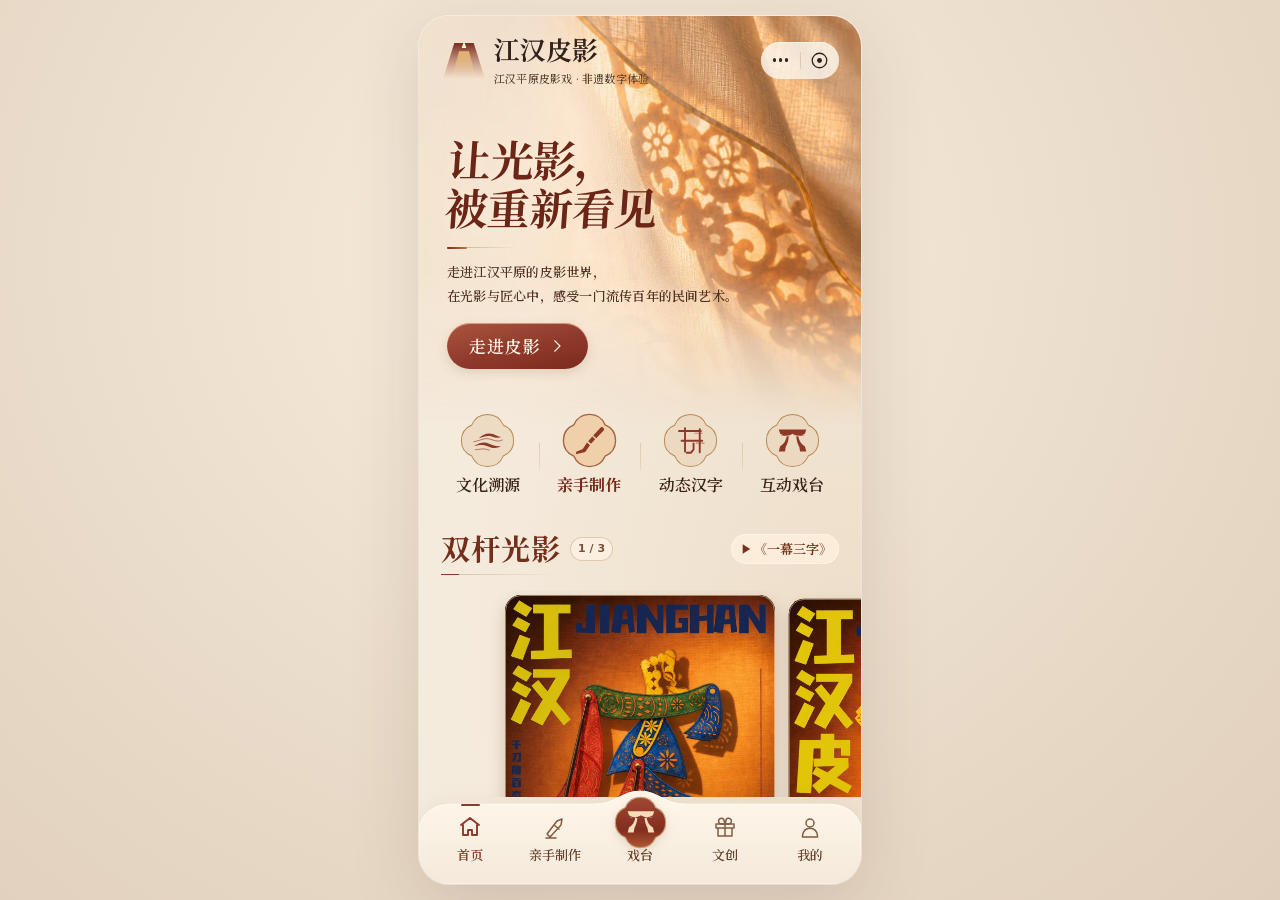
==== index.html @ 127ad6a0 "Show collection covers and open the 3D viewer before loading the selected model" ====
<!doctype html>
<html lang="zh-CN">
<head>
  <meta charset="utf-8">
  <meta name="viewport" content="width=device-width, initial-scale=1, viewport-fit=cover">
  <meta name="theme-color" content="#f2e8d8">
  <meta name="description" content="江汉皮影戏。亲手刻一件皮影，上幕操偶，收藏字影文创。">
  <title>江汉皮影戏</title>
  <link rel="icon" href="data:image/svg+xml,%3Csvg%20xmlns%3D%22http%3A%2F%2Fwww.w3.org%2F2000%2Fsvg%22%20viewBox%3D%220%200%2064%2064%22%3E%3Crect%20width%3D%2264%22%20height%3D%2264%22%20rx%3D%2214%22%20fill%3D%22%23f2e8d8%22%2F%3E%3Cpath%20d%3D%22M22%2013h20l14%2040H8Z%22%20fill%3D%22%23873927%22%2F%3E%3Cpath%20d%3D%22M28%2022h8l11%2031H17Z%22%20fill%3D%22%23e5b477%22%2F%3E%3Cpath%20d%3D%22M32%2013l-2%206h4Z%22%20fill%3D%22%23fff5e1%22%2F%3E%3C%2Fsvg%3E">
  <link rel="stylesheet" href="app.css?v=bb73544771">
  <link rel="stylesheet" href="craft.css">
  <link rel="stylesheet" href="personal.css">
  <link rel="stylesheet" href="ui-system.css">
  <script src="catalog.js?v=bb73544771" defer></script>
  <script src="craft-ui.js" defer></script>
  <script src="personal.js" defer></script>
  <script src="app.js?v=bb73544771" defer></script>
</head>
<body>
  <div class="app" id="app">
    <header class="topbar" id="topbar"></header>
    <main class="view" id="view" aria-label="江汉皮影戏"><div id="view-content"></div></main>
    <nav class="tabbar" id="tabbar" aria-label="主要功能"></nav>
    <div class="notice" id="notice" role="status" aria-live="polite"></div>
    <dialog class="media-dialog" id="media-dialog" aria-label="作品预览">
      <div class="media-heading"><span id="media-title"></span><button type="button" class="craft-back" id="close-media" aria-label="关闭预览"><svg viewBox="0 0 24 24" fill="none" stroke="currentColor" stroke-width="1.55" stroke-linecap="round" aria-hidden="true"><path d="m6 6 12 12M18 6 6 18"/></svg></button></div>
      <div id="media-content"></div>
    </dialog>
    <noscript>请在浏览器中开启 JavaScript 后体验江汉皮影戏。</noscript>
  </div>
</body>
</html>
---- app.css ----
:root {
  color-scheme: light;
  --paper: #f2e8d8;
  --surface: #f9f1e4;
  --ink: #392216;
  --muted: #6d503d;
  --red: #762b1c;
  --red-light: #a24d36;
  --gold: #ac784a;
  --rule: #d9bea4;
  --shadow: 0 7px 22px #6842240c;
  --serif: "Jianghan Serif", "Noto Serif SC", "Songti SC", "STSong", "SimSun", serif;
  --sans: "PingFang SC", "Microsoft YaHei", system-ui, sans-serif;
  --gutter: clamp(16px, 5vw, 24px);
  --safe-top: env(safe-area-inset-top, 0px);
  --safe-bottom: env(safe-area-inset-bottom, 0px);
  --bottom-gap: 21px;
}

@font-face {
  font-family: "Jianghan Serif";
  src: url("assets/jianghan-serif.woff") format("woff");
  font-style: normal;
  font-weight: 200 900;
  font-display: swap;
}

*, *::before, *::after {box-sizing: border-box}
html, body {height: 100%; overflow: hidden}
body {margin: 0; background: #e6d8c5; color: var(--ink); font: 14px/1.55 var(--sans)}
button {font: inherit; color: inherit; border: 0; background: none; padding: 0; cursor: pointer; touch-action: manipulation; -webkit-tap-highlight-color: transparent}
button, summary {transition: background-color .18s, color .18s, scale .22s cubic-bezier(.2,.8,.25,1)}
button:active:not(:disabled) {scale: .957; transition-duration: .09s}
button:disabled {cursor: default}
:where(button, video, input):focus-visible {outline: 2px solid #9a4e34; outline-offset: 3px}
h1, h2, p {margin: 0}
h1, h2 {font-family: var(--serif); font-weight: 650}
svg {width: 22px; height: 22px; vertical-align: middle; flex: none}
img {max-width: 100%}
[hidden] {display: none !important}

.app {
  position: relative;
  isolation: isolate;
  display: grid;
  grid-template-rows: auto minmax(0, 1fr) auto;
  height: 100vh;
  height: 100dvh;
  width: 100%;
  margin-inline: auto;
  overflow: hidden;
  background: radial-gradient(ellipse at 96% 72%, #eddec9 0%, transparent 65%), var(--paper);
}
@media (min-width: 600px) {
  body {display: grid; place-items: center; background: radial-gradient(ellipse at 46% 28%, #f8eddd, #ddccb8 110%)}
  .app {width: min(442px, 100%); height: min(900px, 100dvh - 32px); border-radius: 30px; box-shadow: 0 18px 70px #57352028, 0 0 0 1px #fff9efc2}
}
.view {position: relative; grid-row: 2; min-height: 0; overflow: auto; overscroll-behavior: contain; scrollbar-width: none}
#view-content {display: contents}
.view::-webkit-scrollbar, .category-tabs::-webkit-scrollbar {display: none}
.is-home .view {grid-row: 1 / 3}
.in-experience .view {overflow: hidden}
.topbar {
  position: relative;
  z-index: 5;
  grid-row: 1;
  display: grid;
  grid-template-columns: 44px minmax(0,1fr) 44px;
  align-items: center;
  min-height: calc(53px + var(--safe-top));
  padding: var(--safe-top) 12px 0;
  color: var(--ink);
  border-bottom: 1px solid #b8875d22;
  background: #f8eedfcf;
}
.is-home .topbar {
  position: absolute;
  inset: 0 0 auto;
  display: flex;
  justify-content: space-between;
  gap: 6px;
  padding: calc(var(--safe-top) + 18px) var(--gutter) 8px;
  transition: background-color .2s, border-color .2s;
  background: transparent;
  border-color: transparent;
}
.is-home.home-scrolled .topbar {background: #f8eedff0; backdrop-filter: blur(16px); border-color: #b8875d22}
.brand-button {display: inline-flex; align-items: center; gap: 7px; text-align: left; min-height: 47px; min-width: 0}
.brand-button .brand-mark {width: clamp(34px, 10vw, 46px); height: auto; align-self: center}
.brand-button strong {font: 650 clamp(19px, 5.6vw, 26px)/1.12 var(--serif); white-space: nowrap}
.brand-button small {display: block; margin-top: 4px; font: 500 clamp(8px, 2.57vw, 11px)/1.4 var(--serif); white-space: nowrap; color: #594031; letter-spacing: .018em}
.home-tools {position: relative; flex: none}
.tool-capsule {display: flex; align-items: center; min-height: 37px; background: #fbf4e9d9; border-radius: 100px; box-shadow: inset 0 1px 0 #fff9edb3}
.tool-capsule button {display: grid; place-items: center; width: 39px; height: 37px}
.tool-capsule button + button {position: relative}
.tool-capsule button + button::before {content: ""; position: absolute; inset: 10px auto 10px 0; width: 1px; background: #8053332c}
.tool-capsule svg {width: 21px; height: 21px}
.more-dots {width: 3.5px; height: 3.5px; border-radius: 50%; background: currentColor; box-shadow: -6px 0, 6px 0}
.home-menu {
  position: absolute;
  top: calc(100% + 9px);
  right: 0;
  min-width: 145px;
  padding: 4px 9px;
  border: 1px solid #d6b39480;
  border-radius: 13px;
  background: #fbf3e7;
  box-shadow: 0 8px 22px #4c2d2426;
}
.home-menu button {display: flex; align-items: center; gap: 9px; width: 100%; min-height: 43px; padding: 4px 5px; text-align: left; font-size: 13px}
.home-menu button + button {border-top: 1px solid #d9bea46b}
.home-menu svg {width: 17px; height: 17px; color: var(--red)}
.sub-title {text-align: center; font: 650 17px/1.36 var(--serif); text-wrap: balance}
.top-action, .icon-button {min-width: 42px; min-height: 44px; display: inline-grid; place-items: center; position: relative; border-radius: 18px; color: var(--red)}
.top-action:active, .icon-button:active {background-color: #dac2a846}
.bag-count {position: absolute; top: 2px; right: 0; min-width: 16px; height: 16px; padding: 0 3px; border-radius: 9px; background: var(--red); color: #fff7e9; font: 10px/16px var(--sans)}

.home-opening {padding-bottom: clamp(13px,3svh,26px)}
.home-hero {position: relative; isolation: isolate; min-height: calc(clamp(293px,44svh,396px) + var(--safe-top))}
.home-hero::before {
  content: ""; position: absolute; z-index: -2; inset: 0 0 -18px;
  background: url("assets/home-curtain.webp") center 15% / cover no-repeat;
  mask-image: linear-gradient(#000 62%,transparent 99%);
}
.home-hero::after {
  content: ""; position: absolute; z-index: -1; inset: 0;
  background: linear-gradient(90deg,#f7ecda8c,#f9eddd22 64%,transparent 84%);
  mask-image: linear-gradient(#000 75%,transparent);
}
.home-intro {padding: calc(clamp(98px,13.2svh,124px) + var(--safe-top)) calc(var(--gutter) + 6px) 25px}
.home-intro h1 {
  transform: skewX(-4deg); transform-origin: left; color: #6c2618;
  font: 680 clamp(32px,9.5vw,43px)/1.12 var(--serif); letter-spacing: -.018em;
}
.hero-rule {display: block; width: 71px; height: 1px; margin: 16px 0 12px; background: linear-gradient(90deg,#b37b4a9c,transparent)}
.hero-rule::before {content: ""; display: block; height: 2px; width: 20px; border-radius: 2px; background: linear-gradient(90deg,#7f2c1b,#b07b4f)}
.home-intro p {color: #503122; font: 550 clamp(10.5px,3.05vw,13px)/1.8 var(--serif); letter-spacing: .018em}
.hero-enter {min-width: 141px; margin-top: 16px; gap: 15px; padding-inline: 19px; font: 640 17px/1.3 var(--serif); letter-spacing: .05em}
.hero-enter svg {width: 15px; height: 15px}
.home-reel {--poster-width: min(64vw,31.5svh,270px); padding-bottom: 7px}
.home-reel-heading {
  display: flex; align-items: center; justify-content: space-between; gap: 8px;
  min-height: 48px; padding-bottom: 6px; margin: 0 var(--gutter) 5px;
}
.home-reel-heading h2 {color: #742f1c; font: 700 clamp(22px,6.8vw,29px)/1.25 var(--serif); letter-spacing: .035em}
.home-feature-link {
  display: inline-flex; position: relative; isolation: isolate; align-items: center; justify-content: center; gap: 2px;
  min-height: 44px; padding: 0 7px; white-space: nowrap; color: #74331f; font: 650 13px/1.2 var(--serif);
}
.home-feature-link::before {
  content: ""; position: absolute; z-index: -1; inset: 7px 0; border-radius: 22px;
  background: #fff2ddc9; box-shadow: inset 0 0 0 1px #fff9eaa3;
}
.home-feature-link svg {width: 14px; height: 14px}
.poster-track {
  display: flex; position: relative; gap: 11px; padding: 5px calc((100% - var(--poster-width))/2) 12px;
  overflow-x: auto; overflow-y: hidden; scrollbar-width: none; scroll-snap-type: x mandatory;
  overscroll-behavior-x: contain;
}
.poster-track::-webkit-scrollbar {display: none}
.poster-slide {
  position: relative; flex: none; width: var(--poster-width); aspect-ratio: 1055 / 1491;
  border-radius: 14px; overflow: hidden; scroll-snap-align: center;
  background: #47281e; box-shadow: 0 5px 12px #65351e2b;
}
.poster-sheet, .poster-sheet img, .poster-slide video {display: block; width: 100%; height: 100%; object-fit: contain}
.poster-sheet:focus-visible {outline-offset: -4px}
.reel-controls {
  display: flex; align-items: center; justify-content: space-between; gap: 8px;
  margin: -2px var(--gutter) 9px;
}
.reel-picker {display: flex; align-items: center; gap: 1px}
.reel-picker button {
  display: grid; place-items: center; position: relative; width: 44px; height: 44px;
  color: #674631; font: 650 16px/1 var(--serif); isolation: isolate;
}
.reel-picker button::before {
  content: ""; position: absolute; inset: 6px 3px; z-index: -1; border-radius: 18px;
  background: #e8cdb09c; border: 1px solid #bc8b5ba1; opacity: 0; transition: opacity .2s;
}
.reel-picker button[aria-pressed="true"] {color: var(--red)}
.reel-picker button[aria-pressed="true"]::before {opacity: 1}
.reel-play {
  display: inline-flex; position: relative; isolation: isolate; align-items: center; justify-content: center; gap: 5px;
  min-height: 44px; min-width: 106px; padding: 0 10px; white-space: nowrap;
  color: #713321; font: 650 13px/1 var(--serif);
}
.reel-play::before {
  content: ""; position: absolute; z-index: -1; inset: 4px 0; border-radius: 24px;
  background: linear-gradient(#fbefdf,#f0dbc0); box-shadow: inset 0 0 0 1px #bf926b83;
}
.reel-play svg {width: 16px; height: 16px}
.primary-button, .outline-button {
  display: inline-flex; justify-content: center; align-items: center; gap: 7px; min-height: 44px;
  border-radius: 30px; padding: 9px 15px; font-weight: 600; color: #fff8ed; text-align: center;
}
.primary-button {background: linear-gradient(169deg, #9c4a38, #792918 80%); box-shadow: inset 0 1px 0 #f2d2ab68, 0 5px 14px #723d221e}
.outline-button {background: #f8eee0; color: var(--red); box-shadow: inset 0 0 0 1px #99704e77}
.primary-button svg, .outline-button svg {width: 18px; height: 18px}
.quick-grid {display: grid; grid-template-columns: repeat(4,minmax(0,1fr)); margin: -2px calc(var(--gutter) - 4px) 0}
.shortcut {
  position: relative; display: grid; place-content: start center; justify-items: center; gap: 5px;
  min-height: 83px; padding: 2px 1px 5px; text-align: center;
  font: 600 clamp(12px, 3.67vw, 16px)/1.35 var(--serif); white-space: nowrap;
}
.shortcut + .shortcut::before {content: ""; position: absolute; top: 33px; height: 27px; left: 0; width: 1px; background: linear-gradient(#b88f5d55,#b88f5d28)}
.seal {position: relative; display: inline-grid; place-items: center; width: clamp(45px, 13.2vw, 57px); aspect-ratio: 1; color: #8e3928}
.seal-shape {position: absolute; inset: 0; width: 100%; height: 100%; fill: #ead5baad; stroke: #b98a55; stroke-width: 1.15}
.seal svg:not(.seal-shape) {z-index: 1; width: 58%; height: 58%; stroke-width: 1.38}

.section-heading {min-height: 49px; display: flex; align-items: center; justify-content: space-between; gap: 7px; margin-bottom: 6px}
.section-heading h2 {font-size: 21px; line-height: 1.3; color: var(--red)}
.section-heading > span, .muted {font-size: 11.5px; color: var(--muted)}
.rule-heading {position: relative; margin-bottom: 13px}
.rule-heading::after {
  content: ""; position: absolute; left: 0; bottom: 2px; width: 117px; height: 1px;
  background: linear-gradient(90deg, #863a26 0 18px, #c0936577 18px, transparent);
}
.text-button {display: inline-flex; align-items: center; justify-content: center; gap: 4px; min-height: 44px; font: 500 13px/1.45 var(--serif); color: #714b33}
.text-button svg {width: 15px; height: 15px}
.tabbar {position: relative; z-index: 3; grid-row: 3; display: grid; grid-template-columns: repeat(5,minmax(0,1fr)); height: calc(85px + var(--safe-bottom)); padding: 7px 9px calc(var(--bottom-gap) + var(--safe-bottom))}
.nav-surface {position: absolute; z-index: -1; inset: -7px 0 0; width: 100%; height: calc(100% + 7px); overflow: visible; filter: drop-shadow(0 -4px 9px #866b4610); pointer-events: none}
.nav-surface path {fill: #f8eee1; stroke: #fff9ed; stroke-width: 1px; vector-effect: non-scaling-stroke}
.nav-tab {position: relative; display: flex; flex-direction: column; align-items: center; justify-content: flex-end; gap: 4px; padding-bottom: 1px; min-height: 0; font: 600 13px/1.16 var(--serif); color: #68442e}
.nav-tab .tab-icon {display: grid; place-items: center; height: 30px; width: 33px; flex: none}
.nav-tab .tab-icon > svg {width: 24px; height: 24px; color: #815b40}
.nav-tab[aria-current] {color: var(--red)}
.nav-tab[aria-current] .tab-icon > svg {color: var(--red); stroke-width: 1.9}
.nav-tab .tab-icon > svg {transition: color .19s, translate .22s cubic-bezier(.2,.8,.25,1)}
.nav-tab[aria-current]:not(.nav-stage) .tab-icon > svg {translate: 0 -1px}
.tab-marker {
  position: absolute; top: 7px; left: 9px; width: calc((100% - 18px)/5); height: 3px;
  pointer-events: none; transform: translateX(calc(var(--tab-index,0) * 100%));
  transition: transform .24s cubic-bezier(.2,.8,.22,1), opacity .14s;
}
.tab-marker::before {content: ""; display: block; margin: 0 auto; width: 19px; height: 2px; border-radius: 2px; background: var(--red)}
.nav-stage {gap: 4px}
.nav-stage .tab-icon {height: 45px; width: 54px; translate: 0 -3px}
.nav-stage .seal {width: 55px; color: #fff3da; filter: drop-shadow(0 3px 5px #6e301e23)}
.nav-stage .seal-shape {fill: url(#stage-seal); stroke: #c79b70; stroke-width: 1.3}
.nav-stage[aria-current] .seal-shape {stroke: #eac391; stroke-width: 2}
.nav-stage[aria-current] .seal {filter: drop-shadow(0 2px 6px #76382568)}

.page-heading {padding: 20px var(--gutter) 15px}
.page-heading h1 {font-size: clamp(28px, 8.7vw, 38px); line-height: 1.24; color: var(--red); letter-spacing: .025em}
.page-heading p {margin-top: 6px; color: var(--muted); font-size: 13px}
.section {margin: 0 var(--gutter) 18px}
.action-row {display: flex; align-items: center; width: 100%; padding: 9px 3px; gap: 11px; min-height: 62px; border-bottom: 1px solid #b4876055; text-align: left}
.action-row:last-child {border-bottom-color: transparent}
.action-row:active {background: #e7d3b938}
.row-mark {width: 39px; height: 39px; display: grid; place-items: center; border-radius: 13px; color: var(--red); background: #ebd8bd; flex: none}
.row-mark svg {width: 20px; height: 20px}
.row-copy {display: flex; flex-direction: column; flex: 1; min-width: 0}
.row-copy strong {font: 650 15px/1.48 var(--serif); color: var(--ink)}
.row-copy small {margin-top: 1px; color: var(--muted); font-size: 11.5px}
.action-row > svg {width: 16px; height: 16px; color: #a15e3c}
.heritage-card {margin: 0 var(--gutter) 14px; border-radius: 16px; overflow: hidden; background: var(--surface); box-shadow: var(--shadow)}
.heritage-card > img {display: block; width: 100%; height: clamp(151px, 42vw, 208px); object-fit: cover; object-position: 74% 50%}
.heritage-card > div {padding: 13px 15px 16px}
.heritage-card h2 {color: var(--red); font-size: 20px}
.heritage-card p {margin-top: 3px; font-size: 12px; color: var(--muted); line-height: 1.65}

.play-cover {
  position: relative; margin: 0 var(--gutter); height: clamp(178px, 29svh, 270px); overflow: hidden; border-radius: 16px;
  background: radial-gradient(ellipse at 51% 51%, #ffe7b28f 8%, #d28d4270 46%, #31120508 75%), url("assets/stage.webp") center / cover;
  box-shadow: inset 0 0 0 1px #5a321280, var(--shadow);
}
.play-cover-art {position: absolute; inset: 10% 7% 9%; display: flex; align-items: center; justify-content: center}
.play-cover-art img {width: 34%; height: 89%; object-fit: contain; filter: drop-shadow(7px 10px 3px #441b0e8c); rotate: -5deg}
.play-cover-art img:nth-child(2) {translate: 0 -3%; rotate: 6deg}
.play-cover-art img:nth-child(3) {translate: 0 3%; rotate: 5deg}
.mode-actions {display: grid; grid-template-columns: 1fr 1fr; gap: 9px; margin: 13px var(--gutter) 13px}
.character-row, .blank-row {display: grid; grid-template-columns: repeat(3,minmax(0,1fr)); gap: 8px; margin-bottom: 8px}
.character, .blank-card {
  display: grid; place-items: center; align-content: start; gap: 4px; min-width: 0; padding: 10px 5px 8px; border-radius: 14px;
  color: var(--ink); background: radial-gradient(ellipse at 50% 42%, #fbf3e5, #ecdbc3); box-shadow: inset 0 0 0 1px #ccaa8655;
}
.character img {width: 94%; height: clamp(62px, 21vw, 94px); object-fit: contain}
.character strong, .blank-card strong {font: 650 19px/1.2 var(--serif); color: var(--red)}
.film-link {margin-top: 5px}
.film-thumb {position: relative; flex: none; width: 69px; aspect-ratio: 1.58; overflow: hidden; border-radius: 8px; background: #461f14}
.film-thumb img {display: block; width: 100%; height: 100%; object-fit: cover}
.film-thumb svg {position: absolute; inset: 50% auto auto 50%; width: 22px; height: 22px; padding: 4px; translate: -50% -50%; color: #fff4da; background: #38170bc2; border-radius: 50%}
.table-cover {
  display: grid; align-content: end; margin: 0 var(--gutter) 12px; min-height: clamp(143px, 25svh, 214px); padding: 14px;
  border-radius: 15px; color: #fff2db; text-shadow: 0 1px 7px #2d1509;
  background: linear-gradient(0deg,#32180bee 1%, #49251270 48%,transparent 77%), url("assets/workshop.webp") center 48% / cover;
}
.table-cover span {font: 650 24px/1.15 var(--serif)}
.table-cover p {display: flex; align-items: center; gap: 6px; margin-top: 6px; color: #fae4c5; font-size: 11px}
.table-cover i {width: 8px; height: 1px; background: #d2a272}
.blank-card img {width: 99%; height: clamp(86px, 25vw, 120px); object-fit: contain; filter: drop-shadow(3px 5px 3px #986f4d48)}
.blank-card small {font-size: 10px; color: var(--muted)}
.poster-grid {display: grid; grid-template-columns: repeat(2,minmax(0,1fr)); gap: 10px}
.poster-card {position: relative; isolation: isolate; overflow: hidden; aspect-ratio: .76; text-align: left; border-radius: 13px; background: #3d2316}
.poster-card img {display: block; width: 100%; height: 100%; object-fit: cover}
.films .poster-card {aspect-ratio: 1.18}
.poster-name {position: absolute; inset: auto 0 0; padding: 21px 9px 9px; background: linear-gradient(transparent,#2b130be8 52%); color: #fff5e8; font-size: 12px; font-weight: 600}
.poster-name small {display: block; color: #f3d8b5; font-size: 10px; font-weight: 400}
.play-disc {position: absolute; top: 8px; right: 8px; width: 31px; height: 31px; display: grid; place-items: center; border-radius: 50%; background: #461d12cf; color: #fff2dc; border: 1px solid #e6b586a0}
.play-disc svg {width: 15px; height: 15px}
.film-view, .poster-view {min-height: 100%; padding: 15px var(--gutter); display: flex; flex-direction: column; align-items: center; justify-content: center; gap: 14px}
.film-intro {align-self: stretch; padding: 4px 0 1px}
.film-intro h1 {font-size: clamp(28px,8vw,37px); color: var(--red)}
.film-intro p {color: var(--muted); font-size: 12px}
.film-view video, .poster-view img {display: block; width: 100%; object-fit: contain}
.film-view video {max-height: calc(100dvh - 228px); min-height: 140px; border-radius: 13px; background: #24120a}
.poster-view img {max-height: calc(100dvh - 152px)}
.poster-pages {display: flex; align-items: center; justify-content: space-between; width: 100%; color: var(--muted); font-size: 13px}

.shop-feature {display: block; position: relative; isolation: isolate; overflow: hidden; margin: 0 var(--gutter); width: calc(100% - 2 * var(--gutter)); height: clamp(213px,30svh,287px); border-radius: 17px; text-align: left; background: #482315; box-shadow: var(--shadow)}
.shop-feature img {position: absolute; inset: 0; width: 100%; height: 100%; object-fit: cover; object-position: 55% 47%}
.shop-feature::after {content: ""; position: absolute; inset: 0; background: linear-gradient(0deg, #281205ed, #321709a0 27%, transparent 65%); pointer-events: none}
.shop-feature > div {position: absolute; z-index: 1; left: 16px; bottom: 13px; color: #fff4db}
.shop-feature h2 {font-size: 29px; line-height: 1.27; letter-spacing: .05em}
.shop-feature span {font-size: 12px; color: #f9dec2}
.shop-feature .store-more {display: inline-flex; align-items: center; gap: 5px; margin-top: 3px}
.store-more svg {width: 15px; height: 15px}
.category-tabs {position: sticky; top: 0; z-index: 2; display: flex; gap: 6px; overflow: auto; padding: 11px var(--gutter) 9px; scrollbar-width: none; background: #f2e8d8ee; backdrop-filter: blur(9px)}
.category-tabs button {min-height: 41px; flex: none; padding: 5px 10px; border-radius: 23px; color: var(--muted); background: #fbf1e2; font-size: 12px}
.category-tabs button[aria-pressed="true"] {color: #fff5e9; background: var(--red); font-weight: 650}
.product-grid {display: grid; grid-template-columns: repeat(2,minmax(0,1fr)); gap: 11px; margin: 3px var(--gutter) 20px}
.product-card {display: block; overflow: hidden; border-radius: 14px; text-align: left; background: #fbf4e9; box-shadow: var(--shadow)}
.product-photo {display: block; overflow: hidden; aspect-ratio: 4 / 3; background: #fbf7ed}
.product-photo img {display: block; width: 100%; height: 100%; object-fit: contain; padding: 9px}
.product-photo.is-photo img, .product-photo.is-cover img {padding: 0; object-fit: cover}
.product-card[data-go^="shop/item/cup/"] .is-cover img {object-position: 50% 58%}
.product-card-text {display: flex; position: relative; flex-direction: column; justify-content: center; min-height: 55px; padding: 7px 10px}
.product-card-text strong {font: 650 14px/1.4 var(--serif)}
.product-card-text small {color: var(--muted); font-size: 11px; margin-top: 2px}
.product-card-text svg {width: 14px; height: 14px; position: absolute; right: 9px; bottom: 9px; color: #9e5b3c}
.product-page {display: flex; flex-direction: column; min-height: 100%; padding: 14px var(--gutter) 0}
.product-hero {position: relative; display: block; overflow: hidden; width: 100%; height: clamp(215px,39svh,345px); border-radius: 16px; background: #fbf8ef; box-shadow: var(--shadow)}
.product-hero img {width: 100%; height: 100%; object-fit: contain; padding: 13px}
.product-hero.is-photo img {padding: 0; object-fit: cover}
.product-hero.is-bookmark {height: clamp(265px,44svh,410px)}
.product-hero span {position: absolute; right: 10px; bottom: 9px; padding: 5px 8px; border-radius: 14px; background: #3e1d13df; color: #fff1dd; font-size: 11px}
.product-detail {padding: 15px 0}
.product-detail p {margin-top: 6px; color: var(--muted); line-height: 1.75}
.product-title-row {display: flex; align-items: flex-start; justify-content: space-between; gap: 7px}
.product-title-row h1 {color: var(--red); font-size: 27px}
.preview-tag {border: 1px solid var(--rule); flex: none; margin-top: 3px; padding: 3px 6px; border-radius: 8px; color: var(--muted); font-size: 10px}
.variant-tabs {display: flex; gap: 8px; margin-top: 13px}
.variant-tabs button {flex: 1; min-height: 44px; border-radius: 23px; color: var(--muted); background: #f9efdf; border: 1px solid var(--rule)}
.variant-tabs button[aria-pressed="true"] {background: #e9d2b4; color: var(--red); border-color: #c1936c}
.product-photo-tabs {display: grid; grid-template-columns: repeat(3,minmax(0,1fr))}
.product-bar {position: sticky; bottom: 0; display: flex; align-items: center; justify-content: space-between; gap: 10px; margin-top: auto; padding: 9px 0 calc(var(--bottom-gap) + var(--safe-bottom)); background: #f3e9d9f5; border-top: 1px solid var(--rule); color: var(--muted)}
.bag-items {margin: 0 var(--gutter)}
.bag-item {display: flex; align-items: center; gap: 10px; border-bottom: 1px solid var(--rule); padding: 12px 0}
.bag-image {width: 73px; height: 73px; border-radius: 12px; overflow: hidden; background: #faf5eb; flex: none}
.bag-image img {width: 100%; height: 100%; object-fit: contain}
.bag-copy {flex: 1; min-width: 0}
.bag-copy h2 {font-size: 16px}
.bag-copy p {font-size: 12px; color: var(--muted)}
.bag-quantity {display: inline-flex; align-items: center; gap: 7px; font-size: 13px}
.bag-quantity button {min-width: 38px; min-height: 40px; color: var(--red); font-size: 18px}
.bag-remove {min-height: 44px; padding-inline: 4px; font-size: 12px; color: var(--red)}
.order-note {padding: 14px var(--gutter); color: var(--muted); font-size: 12px}
.empty-bag {display: grid; justify-items: center; gap: 15px; padding: 31px 16px}
.empty-bag > svg {width: 46px; height: 46px; color: var(--gold)}

.is-explore .view {
  background: linear-gradient(180deg,#fff4e61f 0%,var(--paper) 280px) no-repeat, url("assets/home-curtain.webp") right top / 100% auto no-repeat;
}
.is-explore .page-heading p {font-family: var(--serif); font-weight: 535}
.heritage-card {border: 1px solid #fff7e9dc; border-radius: 19px; box-shadow: 0 5px 16px #72422917}
.heritage-card p {font-size: 13px; line-height: 1.72}
.heritage-card > div {padding-bottom: 8px}
.heritage-source {
  display: inline-flex; align-items: center; min-height: 44px; color: #854628;
  font-family: var(--serif); font-size: 11px; text-decoration: underline; text-decoration-color: #d1a47a; text-underline-offset: 3px;
}
.heritage-source:focus-visible {outline: 2px solid #9a4e34; outline-offset: 2px}
.explore-grid {display: grid; grid-template-columns: repeat(2,minmax(0,1fr)); gap: 10px}
.explore-card {
  display: flex; flex-direction: column; overflow: hidden; text-align: left; border: 1px solid #fff4e4e8; border-radius: 16px;
  background: #fcf2e3; box-shadow: 0 4px 14px #8d60321a;
}
.explore-card > img {display: block; width: 100%; aspect-ratio: 1.56; object-fit: cover; object-position: 59% 45%; background: #dcb98b}
.explore-card-copy {display: grid; grid-template-columns: minmax(0,1fr) auto; gap: 3px; align-items: center; width: 100%; padding: 8px 9px; min-height: 58px}
.explore-card-copy strong,.explore-card-copy small,.photo-cover strong,.photo-cover small {display: block; font-family: var(--serif)}
.explore-card-copy strong {font-size: clamp(13px,4vw,17px); line-height: 1.35; font-weight: 670}
.explore-card-copy small {margin-top: 3px; font-size: clamp(9px,2.85vw,11.5px); color: #704e36}
.explore-arrow {
  display: grid; place-items: center; width: 19px; aspect-ratio: 1; border-radius: 50%; flex: none;
  color: #fff6e4; background: linear-gradient(145deg,#b36a46,#8b3d25); box-shadow: inset 0 1px #f6d4ae85;
}
.explore-arrow svg {width: 13px; height: 13px}
.photo-cover {
  position: relative; isolation: isolate; display: flex; align-items: center; gap: 10px; width: 100%;
  min-height: 91px; padding: 12px 11px 12px 15px; overflow: hidden; text-align: left;
  border: 1px solid #fff9e9; border-radius: 17px; background: linear-gradient(105deg,#fff5e4,#f0d7b4);
  box-shadow: 0 5px 14px #8c5e3120;
}
.photo-cover-copy {z-index: 1; flex: 1; min-width: 0; align-self: center}
.photo-cover strong {color: #77341d; font-size: clamp(19px,5.5vw,23px); font-weight: 680; line-height: 1.3}
.photo-cover small {margin-top: 3px; color: #6f4a2d; font-size: clamp(9px,2.85vw,12px)}
.photo-cover > img {width: 44%; height: 70px; object-fit: contain; mix-blend-mode: multiply; opacity: .98}
.photo-cover .explore-arrow {width: 20px}
.heritage-banner {display: block; width: calc(100% - 2 * var(--gutter)); height: clamp(140px,40vw,190px); object-fit: cover; border-radius: 17px; margin: 0 var(--gutter) 14px}
.process-banner {object-position: 62% center}
.heritage-notes {
  margin: 0 var(--gutter) 14px; padding: 7px 14px; border-radius: 17px;
  border: 1px solid #fff8ed; background: #fbf1e4e6; box-shadow: var(--shadow);
}
.heritage-notes section {padding: 8px 0 0}
.heritage-notes section + section {border-top: 1px solid #d9b68b7d}
.heritage-notes h2 {margin-bottom: 5px; color: #77341d; font-size: 17px}
.heritage-notes p {font-size: 13px; line-height: 1.75; color: #5d3e2b}
.process-lead {padding: 6px 0}
.process-list {list-style: none; counter-reset: process; padding: 0; margin: 5px 0 0}
.process-list li {position: relative; display: grid; grid-template-columns: 27px minmax(0,1fr); gap: 10px; align-items: start; padding: 8px 0 9px; counter-increment: process}
.process-list li + li {border-top: 1px solid #d5b38559}
.process-list li::before {content: counter(process,decimal-leading-zero); display: grid; place-items: center; width: 27px; aspect-ratio: 1; border-radius: 50%; color: #883b23; background: #f0dbc0; font: 700 13px/1 Georgia,serif}
.process-list strong {display: block; font: 680 16px/1.35 var(--serif); color: #78311c}
.process-list p {margin-top: 2px}
.heritage-action {margin: 0 var(--gutter); padding-bottom: calc(22px + var(--safe-bottom)); text-align: center}
.heritage-action .primary-button {min-height: 46px; min-width: min(225px,100%); font-family: var(--serif)}
.photo-gallery .page-heading {padding-bottom: 8px}
.photo-filter {display: flex; justify-content: space-between; gap: 5px; align-items: center; margin: 0 var(--gutter) 10px}
.photo-filter .category-tabs {margin: 0; display: flex; align-items: center; gap: 4px; min-width: 0}
.photo-filter .category-tabs button {min-height: 44px; padding-inline: clamp(7px,2.1vw,11px); font-family: var(--serif); white-space: nowrap}
.photo-count,.photo-credit {color: #72513b; font-size: 11px; white-space: nowrap}
.photo-grid {display: grid; grid-template-columns: repeat(2,minmax(0,1fr)); gap: 10px; margin: 0 var(--gutter)}
.photo-tile {overflow: hidden; border-radius: 15px; border: 1px solid #fff9ee; text-align: left; background: #fcf3e6; box-shadow: var(--shadow)}
.photo-tile-image {display: grid; aspect-ratio: 1 / 1.12; padding: 6px; place-items: center; overflow: hidden; background: #faf7ed}
.photo-tile-image img {display: block; width: 100%; height: 100%; object-fit: contain; mix-blend-mode: multiply}
.photo-tile-title {display: flex; justify-content: space-between; align-items: center; min-height: 44px; padding: 5px 8px; color: #753623; font: 650 clamp(12px,3.7vw,16px)/1.35 var(--serif)}
.photo-tile-title svg {width: 15px; height: 15px}
.photo-credit {margin: 14px var(--gutter) calc(23px + var(--safe-bottom))}
.photo-dialog {max-height: calc(100dvh - var(--safe-top) - var(--safe-bottom) - 24px)}
.photo-lightbox {margin: 0}
.photo-lightbox figcaption {padding: 9px 3px 5px; color: #60432d; font-size: 13px; line-height: 1.65}
.photo-pages {display: flex; justify-content: center; align-items: center; gap: 12px; margin: 3px 0}
.photo-pages button {min-width: 44px}
.photo-pages output {min-width: 48px; color: var(--muted); text-align: center; font-variant-numeric: tabular-nums}

.experience {position: absolute; inset: 0 0 auto; width: 100%; height: calc(100% - var(--safe-bottom)); border: 0; background: var(--paper); opacity: 0}
.experience.ready {opacity: 1; transition: opacity .28s}
.frame-loading {display: grid; position: absolute; inset: 0; place-content: center; justify-items: center; gap: 8px; pointer-events: none; background: radial-gradient(ellipse,#fbeed6,var(--paper) 68%); color: var(--red)}
.frame-loading button {pointer-events: auto}
.frame-loading svg {width: 41px; height: 41px; animation: lamp-breathe 1.4s ease-in-out infinite alternate}
@keyframes lamp-breathe {from {opacity: .55; scale: .94} to {opacity: 1; scale: 1.04}}
.notice {position: absolute; z-index: 8; left: 50%; bottom: calc(89px + var(--safe-bottom)); transform: translate(-50%,10px); padding: 9px 15px; border-radius: 18px; color: #fff2de; background: #5f3025ef; box-shadow: 0 7px 21px #4423181a; white-space: nowrap; pointer-events: none; opacity: 0; transition: opacity .2s, transform .25s}
.notice.show {opacity: 1; transform: translate(-50%,0)}
.media-dialog {width: min(calc(100% - 26px),425px); padding: 10px; border: 1px solid var(--rule); border-radius: 16px; background: var(--surface); color: var(--ink)}
.media-dialog::backdrop {background: #271309ba}
.media-heading {display: flex; align-items: center; justify-content: space-between; padding: 0 2px 4px; font: 650 17px var(--serif)}
.media-heading .icon-button {font-size: 25px}
@media (max-width: 355px) {
  .is-home .topbar {padding-top: calc(var(--safe-top) + 12px)}
  .tool-capsule button {width: 34px}
  .nav-tab {font-size: 12px}
}
@media (max-height: 725px) {
  .is-home .topbar {padding-top: calc(var(--safe-top) + 8px); padding-bottom: 6px}
  .home-hero {min-height: calc(clamp(269px,42svh,301px) + var(--safe-top))}
  .home-intro {padding: calc(clamp(79px,12.2svh,92px) + var(--safe-top)) var(--gutter) 17px}
  .home-intro h1 {font-size: clamp(30px,8.8vw,38px)}
  .hero-rule {margin: 12px 0 8px}
  .hero-enter {margin-top: 11px}
  .home-reel {--poster-width: min(66vw,30.5svh,236px)}
  .shortcut {min-height: 75px}
  .tabbar {height: calc(79px + var(--safe-bottom))}
  .nav-stage .seal {width: 49px}
  .nav-stage .tab-icon {height: 40px}
}
@media (prefers-reduced-motion: reduce) {
  *, *::before, *::after {scroll-behavior: auto !important; animation-duration: .001s !important; transition-duration: .001s !important}
}
---- craft.css ----
:root {
  --craft-paper: #faedde;
  --craft-ink: #58311f;
  --craft-cinnabar: #8d301b;
  --craft-gold: #bc8048;
  --craft-rim: #edc99f;
  --craft-glass: #fff4e7d9;
  --craft-shadow: 0 6px 17px #a26e3830, inset 0 1px 0 #fffdf5c7;
  --craft-serif: "Jianghan Serif","Noto Serif SC","Songti SC","STSong","SimSun",serif;
  --craft-gap: clamp(13px, 4vw, 20px);
}

.app.craft-flow, .mobile-maker:not(.show-import) {
  background: linear-gradient(180deg,#fff4e13b 0%,#fdf0df9e 148px,var(--craft-paper) 310px) top / 100% 100% no-repeat,
              url("assets/home-curtain.webp") right -18px top -5px / 105% auto no-repeat, var(--craft-paper);
}
.mobile-maker:not(.show-import) {
  background: linear-gradient(180deg,#fff4e13b 0%,#fdf0df99 153px,var(--craft-paper) 320px) top / 100% 100% no-repeat,
              url("assets/home-curtain.webp") right -15px top -18px / 108% auto no-repeat, var(--craft-paper);
  color-scheme: light;
}
.mobile-maker:not(.show-import) body {background: transparent; color: var(--craft-ink); min-height: 100dvh}
.app.craft-flow .topbar {
  grid-template-columns: 44px minmax(0,1fr) minmax(44px, max-content);
  min-height: calc(62px + var(--safe-top));
  padding: calc(6px + var(--safe-top)) var(--craft-gap) 0;
  color: var(--craft-cinnabar);
  border: 0; background: transparent;
}
.app.craft-flow .view {color: var(--craft-ink)}
.app.craft-work .topbar {display: none}
.app.craft-work .view {grid-row: 1 / 3}
.app.craft-work .experience {inset: var(--safe-top) 0 auto; height: calc(100% - var(--safe-top) - var(--safe-bottom))}
.craft-back {
  display: inline-grid; place-items: center; width: 42px; height: 42px; flex: none; padding: 0;
  border: 1px solid #fff9edcf; border-radius: 50%; background: #fff1ddbb; color: var(--craft-cinnabar);
  box-shadow: 0 3px 9px #9b562a1d; cursor: pointer;
}
.craft-back svg {width: 23px; height: 23px}
.craft-nav-title {display: flex; align-items: center; justify-content: center; gap: 7px; color: var(--craft-cinnabar); white-space: nowrap; font: 690 clamp(20px,6.15vw,30px)/1.2 var(--craft-serif)}
.craft-nav-title > span {width: clamp(10px,4.4vw,25px); height: 1px; background: linear-gradient(to right,transparent,#b27851); position: relative}
.craft-nav-title > span:last-child {rotate: 180deg}
.craft-nav-title > span::after {content: ""; position: absolute; right: 0; width: 3px; height: 3px; top: -1px; rotate: 45deg; background: #b27851}
.craft-works-button {display: flex; align-items: center; justify-content: center; gap: 4px; min-height: 44px; padding-left: 3px; color: #773d23; font: 600 clamp(11px,3.3vw,14px)/1.2 var(--craft-serif)}
.craft-works-button svg {width: 17px; height: 17px}
.craft-landing {padding: 0 var(--craft-gap) calc(22px + var(--safe-bottom,0px))}
.craft-deck {margin: 0 4px 13px; text-align: center; font: 500 clamp(12px,3.55vw,15px)/1.6 var(--craft-serif); color: #724b31; letter-spacing: .015em}
.craft-progress-card, .craft-hero-card, .craft-empty, .craft-material {
  position: relative; overflow: hidden; border: 1px solid #fffaf1ed; border-radius: 20px;
  background: var(--craft-glass); box-shadow: var(--craft-shadow);
}
.craft-progress-card {padding: 8px 11px 11px; margin: 0 0 12px}
.craft-progress-card h2 {margin: 0 4px 4px; font: 680 17px/1.4 var(--craft-serif); color: var(--craft-cinnabar)}
.craft-progress-card h2::after {content:""; display: block; width: 19px; height: 1.5px; margin-top: 3px; background: var(--craft-cinnabar)}
.craft-steps {
  display: grid; grid-template-columns: repeat(5,minmax(0,1fr)); align-items: start; position: relative;
  list-style: none; padding: 1px 0 0; margin: 0; --medallion: clamp(33px,10.5vw,48px);
}
.craft-steps::before {content:""; position:absolute; top:calc(var(--medallion)/2 + 1px); height: 1px; left:10%; right:10%; background: #c59463; z-index: 0}
.craft-progress-card .craft-steps::before {height: 2px; background: repeating-linear-gradient(90deg,#c28a567d 0 2px,transparent 2px 7px)}
.craft-steps li {display: grid; justify-items: center; gap: 2px; position: relative; min-width: 0; color: #664128; text-align: center}
.craft-step-label {font: 600 clamp(11px,3.4vw,14px)/1.5 var(--craft-serif); white-space: nowrap}
.craft-seal {position: relative; display: inline-grid; place-items: center; width: var(--medallion,43px); aspect-ratio: 1; color: #9b4826; --seal-infill:#f8e8d1}
.craft-seal-bg {position: absolute; width:100%; height:100%; fill:#f8e7ce; stroke:#c18b54; stroke-width:1.15; filter: drop-shadow(0 1px 0 #fff5dc)}
.craft-seal > svg:not(.craft-seal-bg) {position: relative; z-index:1; width:57%; height:57%}
.craft-steps .current {color: var(--craft-cinnabar)}
.craft-steps .current .craft-step-label {font-weight: 780}
.craft-steps .current .craft-seal {color:#fff2d9; --seal-infill:#a44529; filter: drop-shadow(0 3px 5px #ab5c344a)}
.craft-steps .current .craft-seal-bg {fill:#a44529; stroke:#994024}
.craft-steps .passed .craft-seal-bg {fill:#f4dbb9; stroke:#c48a4f}
.craft-steps .passed::after {content:""; position:absolute; top:calc(var(--medallion) - 10px); right:calc(50% - 21px); width:9px; height:9px; background:#b98150; border:1.5px solid #fff5df; border-radius:50%}
.craft-hero-card {
  display: flex; flex-direction: column; align-items: center; min-height: clamp(225px,35svh,307px);
  margin-bottom: 11px; padding: 17px 16px 12px;
  background: linear-gradient(85deg,#fff5e3c9, #fae6c73b 60%,transparent 88%),url("assets/craft-hero.webp") 58% center / cover;
}
.craft-hero-card > div {position:relative; z-index:1; align-self:stretch; margin-bottom:12px}
.craft-hero-card h1 {margin:0; font: 720 clamp(27px,8.6vw,39px)/1.15 var(--craft-serif); color: var(--craft-cinnabar); transform: skewX(-4deg); transform-origin:left}
.craft-hero-card h1::after {content:""; display:block; width:23px; height:2px; border-radius:2px; margin:10px 0 7px; background: var(--craft-cinnabar)}
.craft-hero-card p {margin:0; color:#654127; font: 570 clamp(11px,3.5vw,14px)/1.6 var(--craft-serif)}
.craft-waves {position: absolute; pointer-events: none; width:100%; height:45px; inset:auto 0 0; z-index:0; overflow:hidden}
.craft-waves path:first-child {fill:#f6ce9c8f; stroke:#fff4e3; stroke-width:.8}
.craft-waves path:last-child {fill:none; stroke:#fff6e7bd; stroke-width:1.1}
.craft-primary, .craft-outline {
  position: relative; z-index:1; display:inline-flex; justify-content:center; align-items:center; gap:9px;
  min-height:48px; padding:6px 12px; border-radius:999px; cursor:pointer;
  font: 690 clamp(13px,4.08vw,18px)/1.22 var(--craft-serif); text-align:center; white-space:nowrap;
}
.craft-primary {background:linear-gradient(#b55233,#922d16 72%,#842710); color:#fff4dd; border:1px solid #fff0d6f2; box-shadow:0 4px 11px #9b4f2c48,inset 0 1px 0 #dd94634f}
.craft-primary:disabled {opacity:.52; box-shadow:none; cursor:default}
.craft-outline {background:linear-gradient(#fff4e3de,#f9e4cbdd); color:#854023; border:1px solid #bb8354; box-shadow:0 2px 7px #9c67341c,inset 0 1px 0 #fff8e3}
.craft-primary svg, .craft-outline svg {width:17px; height:17px}
.craft-start {width:77%; min-height:54px; margin-top:auto}
.craft-works-card .section-heading {margin-bottom:7px}
.craft-empty {
  display:grid; justify-items:center; align-content:center; overflow:hidden;
  min-height:164px; padding:9px 8px 24px; text-align:center;
}
.craft-empty img {width:104px; height:82px; object-fit:contain; opacity:.45; filter:sepia(1) saturate(1.45) brightness(1.48); position:relative}
.craft-empty strong {position:relative; font:630 17px/1.4 var(--craft-serif); color:var(--craft-cinnabar)}
.craft-empty p {position:relative; margin:3px 0; font-size:12px; color:#724a30}
.craft-work-list {display:grid; gap:8px}
.craft-work-link {
  display:grid; grid-template-columns: 49px 1fr 20px; align-items:center; gap:10px; min-height:65px; padding:6px 11px;
  background:var(--craft-glass); border:1px solid #fff9e5; border-radius:14px; text-align:left; box-shadow:0 2px 7px #a66c2a1a;
}
.craft-work-link img {width:46px; height:48px; object-fit:contain}
.craft-work-link strong {display:block; font:650 15px/1.35 var(--craft-serif)}
.craft-work-link small {display:block; margin-top:2px; font-size:11px; color:#794e32}
.craft-work-link svg {width:16px; height:16px; color:#a65c36}
.craft-works-actions {display:flex; justify-content:space-between; align-items:center; gap:8px; margin:16px 0}
.craft-choose, .craft-workflow {display:flex; flex-direction:column; min-height:100%; margin:0}
.craft-content {padding:0 var(--craft-gap)}
.craft-intro {margin:2px 0 10px; padding:0 4px; color:var(--craft-ink)}
.craft-heading-row {display:flex; align-items:center; justify-content:space-between; gap:8px}
.craft-heading-row h1 {margin:0; font:710 clamp(30px,9.6vw,45px)/1.16 var(--craft-serif); color:var(--craft-cinnabar); letter-spacing:.05em; transform:skewX(-4deg); transform-origin:left}
.craft-heading-row h1::after {content:""; display:block; width:22px; height:2px; margin-top:5px; background:var(--craft-cinnabar); border-radius:1px}
.craft-index {
  flex:none; padding:3px 10px; border:1px solid #b47843; border-radius:16px; box-shadow:inset 0 0 0 1px #fff7e9c4;
  background:#f9e7cfe8; color:#834429; font:570 clamp(11px,3.55vw,15px)/1.3 var(--craft-serif);
}
.craft-index strong {font-weight:740; font-size:1.12em; color:var(--craft-cinnabar)}
.craft-intro p {margin:5px 0 0; font:520 clamp(11.5px,3.42vw,14px)/1.5 var(--craft-serif); color:#674126}
.craft-step-strip {margin:0 0 12px; padding:0 2px}
.leather-preview {
  display:grid; place-items:center; position:relative; height:clamp(174px,31svh,272px); margin-bottom:7px; overflow:hidden; border-radius:18px;
  background:radial-gradient(ellipse at 47% 44%,#ffebc67a,#edc99e31 57%,#b7783463),url("assets/craft-paper.webp") center / cover;
  border:1px solid #d9a8769e; box-shadow:inset 0 0 0 2px #fff3dbb1, 0 4px 12px #b37a3418;
}
.leather-preview img {display:block; width:87%; height:calc(90% - 24px); max-height:calc(100% - 32px); object-fit:contain; filter:drop-shadow(6px 10px 6px #8e4f3665); transform:rotate(-5deg)}
.leather-preview > span {position:absolute; inset:auto auto 8px; padding:3px 10px; border:1px solid #fffae1b0; border-radius:20px; background:#fcf0d9e0; color:#714626; font:600 11px/1.3 var(--craft-serif)}
.leather-options {display:grid; grid-template-columns:repeat(3,minmax(0,1fr)); gap:7px; margin:0 0 13px}
.leather-option {display:grid; justify-items:center; min-width:0; gap:2px; color:#613926}
.leather-option strong {font:700 19px/1.35 var(--craft-serif)}
.leather-option[aria-pressed=true] {color:var(--craft-cinnabar)}
.leather-thumb {
  display:grid; place-items:center; position:relative; width:100%; aspect-ratio:1.54; min-height:50px;
  border:1px solid #fff8e8; border-radius:12px; background:linear-gradient(150deg,#ffeed1,#e8bf86);
  box-shadow:0 3px 5px #a870261a;
}
.leather-option[aria-pressed=true] .leather-thumb {border:1.8px solid #a64224; box-shadow:inset 0 0 0 1.5px #fff4d9}
.leather-thumb img {width:82%; height:90%; max-height:64px; object-fit:contain; filter:drop-shadow(2px 3px 2px #87502947)}
.leather-check {position:absolute; top:-4px; right:-3px; width:22px; height:22px; display:grid; place-items:center; color:#fff7e3; background:#a83e21; border:1.5px solid #fff5e4; border-radius:50%}
.leather-check svg {width:14px; height:14px}
.craft-material {margin:0 0 9px; padding:10px 4px; text-align:center; overflow:visible}
.craft-material h2 {position:relative; width:max-content; margin:-18px auto 5px; padding:2px 11px; color:#fff4db; background:var(--craft-cinnabar); border-radius:11px; font:630 13px/1.35 var(--craft-serif)}
.craft-material > div {display:grid; grid-template-columns:repeat(3,minmax(0,1fr))}
.craft-material > div > div {display:grid; justify-items:center; color:#783b24; padding:0 2px; gap:0}
.craft-material > div > div + div {border-left:1px solid #dec0a0}
.craft-material .craft-seal {--medallion:32px}
.craft-material strong {font:650 13px/1.3 var(--craft-serif)}
.craft-material small {font-size:9.5px; color:#754f34; line-height:1.35}
.craft-footer {
  position:sticky; bottom:0; z-index:4; isolation:isolate; display:grid; grid-template-columns:minmax(0,.82fr) minmax(0,1.18fr);
  align-content:end; gap:9px; padding:10px var(--craft-gap) calc(21px + var(--safe-bottom,0px)); margin-top:auto;
  background:linear-gradient(#faeddfb8,#f9ead6 52%); backdrop-filter:blur(7px);
}
.craft-footer .craft-waves {z-index:-1; height:42px}

.mobile-maker #editor.mobile-step {display:flex; flex-direction:column; margin:0; padding:0; width:100%; max-width:none; min-height:100dvh; height:auto; overflow:visible; font-family:var(--craft-serif)}
.mobile-maker #editor.mobile-step[hidden] {display:none !important}
.mobile-maker .mobile-step :is(#workflow,.editor-head,#scene-hud,.next-block,#expand-scene) {display:none !important}
.craft-inner-nav {display:flex; gap:12px; align-items:center; position:relative; min-height:56px; padding:7px var(--craft-gap) 4px; color:var(--craft-ink)}
.craft-inner-nav strong {font:690 17px/1.22 var(--craft-serif)}
.craft-inner-nav small {display:block; color:#734d32; font:530 11px/1.35 var(--craft-serif)}
.craft-inner-nav .craft-back {width:39px; height:39px}
.craft-inner-nav .craft-back svg {width:22px; height:22px}
.craft-inner-nav > span {flex:1}
.craft-inner-nav .theatre-more {display:grid; place-items:center; border:1px solid #fff9ede3; border-radius:40px; background:#f9e8d9db; color:#683222; width:54px; height:39px}
.craft-inner-nav .theatre-more[hidden] {display:none}
.craft-editor-head {padding:4px var(--craft-gap) 0}
.craft-editor-head .craft-step-strip {margin-bottom:8px}
.mobile-maker .mobile-step .workspace {display:flex; flex-direction:column; gap:7px; min-height:0; margin:0 var(--craft-gap) 6px}
.mobile-maker .mobile-step .canvas-panel {
  display:flex; flex-direction:column; order:0; flex:none; margin:0; width:100%; max-width:none; min-height:0; height:auto;
  background:#f8dfbf; border:1px solid #cc925d; border-radius:18px; overflow:hidden;
  box-shadow:0 5px 11px #b37a3333,inset 0 0 0 2px #ffefd7;
}
.mobile-maker .mobile-step .canvas-top, .mobile-maker .mobile-step .canvas-bottom {
  position:relative; display:flex; align-items:center; justify-content:space-between; gap:6px;
  min-height:30px; margin:0; padding:4px 9px; background:#fff1dac7; color:#673a24; font:540 10px/1.35 var(--craft-serif); border-color:#c28c5a55;
}
.mobile-maker .mobile-step .canvas-top > span:first-child {color:#774122; font-weight:630}
.mobile-maker .mobile-step .canvas-bottom #transparency {min-height:34px; color:#824023; font:630 10px/1.3 var(--craft-serif); white-space:nowrap}
.mobile-maker .mobile-step .canvas-wrap {
  position:relative; display:block; flex:none; width:100%; min-height:0; max-height:none; height:clamp(195px,31svh,311px);
  overflow:hidden; background:radial-gradient(ellipse at 52% 40%,#fff0d7aa,#f5d4a94d 62%,#dbac7699), url("assets/craft-paper.webp") center / cover;
}
.mobile-maker .mobile-step .canvas-wrap.checker {background-color:#f0d8b7;background-image:conic-gradient(#e6c6a390 25%,transparent 0 50%,#e6c6a390 0 75%,transparent 0);background-size:18px 18px}
.mobile-maker .mobile-step #work-canvas {display:block; width:100%; height:100%; padding:0; margin:0; touch-action:none; filter:none}
.mobile-canvas-tools {position:absolute; top:7px; right:7px; display:flex; gap:4px; z-index:3}
.mobile-canvas-tools button {
  display:grid; place-items:center; width:36px; height:37px; border-radius:18px; color:#883f22;
  background:#fff1d9ea; border:1px solid #fff9eb; box-shadow:0 2px 6px #92533230; padding:0;
}
.mobile-canvas-tools button:disabled {opacity:.45}
.mobile-canvas-tools svg {width:19px; height:19px}
.board-reference {
  width:45px; height:45px; display:grid; place-items:center; position:absolute; top:7px; left:7px; z-index:2; pointer-events:none;
  border:1px solid #c88d59; box-shadow:inset 0 0 0 1px #fff6e6; border-radius:11px; background:#fff0d7de;
}
.board-reference img {width:85%; height:85%; object-fit:contain}
.mobile-maker .mobile-step .part-rail {order:1; gap:6px; padding:0 1px 3px; margin:0; scrollbar-width:none; overflow:auto; flex:none}
.mobile-maker .mobile-step .part-rail::-webkit-scrollbar {display:none}
.mobile-maker .mobile-step .part-rail .part-button {
  width:60px; min-width:60px; min-height:53px; padding:4px 2px; gap:0; background:#fff2e0;
  border:1px solid #dbb78f; color:#713f24; border-radius:10px; font:590 10px/1.22 var(--craft-serif);
}
.mobile-maker .mobile-step .part-rail .part-button canvas {width:28px; height:28px}
.mobile-maker .mobile-step .part-rail .part-button small {display:none}
.mobile-maker .mobile-step .part-rail .part-button.active {background:#f5d4a9; border-color:#a65a2f; box-shadow:inset 0 0 0 1px #fff2d7}
.mobile-maker .mobile-step .tools {order:2; width:100%; max-width:none; padding:0; border:0; background:transparent}
.mobile-maker .mobile-step .tool-section {
  padding:8px 8px 5px; margin:0 0 6px; background:#fff2e0dd; border:1px solid #fff9ec;
  box-shadow:0 4px 8px #b67b3330; border-radius:15px; color:#6f4126;
}
.mobile-maker .mobile-step :is(.craft-feel-tools,.tool-buttons) {display:flex; flex-wrap:wrap; gap:5px; margin:0 0 5px}
.mobile-maker .mobile-step :is(.craft-feel-tools,.tool-buttons) button {flex:1; min-width:57px; min-height:42px; padding:4px; color:#794427; font:600 11px/1.15 var(--craft-serif); border-radius:11px}
.mobile-maker .mobile-step .tool-buttons button svg {width:17px; height:17px; display:block; margin:0 auto 2px}
.mobile-maker .mobile-step .history-tools {margin:0}
.mobile-maker .mobile-step .history-tools #clear {min-height:27px; padding:2px 5px; border:0; background:transparent; margin-left:auto; display:block; text-align:right; color:#8c4c2c; font-size:10px}
.mobile-maker .mobile-step .maker-details {margin:0}
.mobile-maker .mobile-step .maker-details summary {min-height:29px; padding:6px 2px; font-size:10.5px}
.mobile-maker .mobile-step .palette {
  display:flex; align-items:flex-start; overflow-x:auto; scrollbar-width:none; gap:8px; margin:1px 0 2px; padding:1px 2px 4px;
}
.mobile-maker .mobile-step .palette::-webkit-scrollbar {display:none}
.mobile-maker .mobile-step .palette .swatch {
  flex:none; min-width:39px; width:39px; min-height:51px; display:grid; justify-items:center; background:none;
  box-shadow:none; border:0; outline-offset:0; color:#764426; border-radius:12px; padding:2px 0; gap:1px; font:610 10px var(--craft-serif)
}
.mobile-maker .mobile-step .palette .swatch i {
  width:33px; height:33px; border:1.5px solid #fff3df; border-radius:50%; background:radial-gradient(circle at 32% 22%,#fff3cc66, transparent 73%), var(--pigment);
  box-shadow:0 2px 5px #ad723447;
}
.mobile-maker .mobile-step .palette .swatch[aria-pressed=true] i {box-shadow:0 0 0 1.6px #943b23,0 2px 4px #98663a4f}
.mobile-maker .mobile-step .palette .swatch[aria-pressed=true] {background:none;color:var(--craft-cinnabar); font-weight:750}
.mobile-maker .mobile-step .craft-proof {display:none}
.craft-meters {
  display:flex; align-items:center; gap:8px; min-height:37px; margin:1px 0 3px; padding:5px 9px;
  background:#fff2dfb9; border:1px solid #fff6e8; border-radius:24px; color:#8c4225;
  font:620 12px/1.3 var(--craft-serif);
}
.craft-meters progress {min-width:0; flex:1; height:10px; border:0; border-radius:12px; overflow:hidden; background:#edd2b0; accent-color:#a94b2c}
.craft-meters progress::-webkit-progress-bar {background:#edd2b0; border-radius:12px}
.craft-meters progress::-webkit-progress-value {background:linear-gradient(#bf5e3c,#943317); border-radius:12px}
.craft-meters output {white-space:nowrap}
.mobile-maker .mobile-step .craft-footer {--safe-bottom:0px}
.mobile-maker .mobile-step .old-footer {display:none}
.mobile-maker .mobile-step :is(#manual-assembly,[data-mobile-stage=assemble] .craft-meters) {order:0}
.mobile-maker .mobile-step[data-mobile-stage=assemble] :is(.canvas-panel,.tools,.part-rail,.craft-meters) {display:none}
.assembly-panel {position:relative; order:0; width:100%; margin:0; min-width:0}
.assembly-mat {
  overflow:hidden; position:relative; border:1px solid #d4a272; border-radius:20px;
  box-shadow:inset 0 0 0 3px #fff3dce3,0 5px 12px #9c672a24;
  background:radial-gradient(ellipse at 50% 35%,#fff6e2bc,#f6d8b06e),url("assets/craft-paper.webp") center / cover;
}
.assembly-mat::before {content:""; position:absolute; inset:5px; border:1px solid #b775394a; border-radius:15px; pointer-events:none}
.assembly-tag {position:relative; width:max-content; margin:8px auto -2px; padding:4px 12px; border:1px solid #c58e5e; border-radius:16px; background:#fff0d9; color:#814025; font:640 12px/1.25 var(--craft-serif)}
.assembly-board {display:block; width:100%; height:auto; max-height:none; touch-action:none; overflow:hidden}
.assembly-board .ghost {opacity:.27; filter:sepia(1) saturate(1.35) brightness(1.2)}
.assembly-board .fitted {filter:drop-shadow(0 1px 1px #6843216e)}
.assembly-board .part-tile {cursor:grab}
.assembly-board .part-tile .tile-edge {fill:#fbe4c65e; stroke:#fdf0e1b8; stroke-width:1}
.assembly-board .part-tile.active .tile-edge {fill:#f7d8b5;stroke:#ad6034}
.assembly-board .part-tile:focus-visible .tile-edge {stroke:#873b24; stroke-width:2}
.assembly-board .target-ring {fill:#fff4d083; stroke:#b96d3c; stroke-width:1.4}
.assembly-board .target-area {cursor:pointer; outline:none}
.assembly-board .target-area:focus-visible .target-ring {stroke-width:3}
.assembly-board .part-moving {pointer-events:none; filter:drop-shadow(2px 4px 3px #8c532c57)}
.assembly-board .in-range .target-ring {fill:#fff8df; stroke:#993720; stroke-width:2.6}
.assembly-meta {display:flex; justify-content:space-between; align-items:center; gap:6px; min-height:36px; padding:4px 4px 2px; color:#824325; font:600 11.5px/1.45 var(--craft-serif)}
.assembly-meta > span:first-child {flex:1}
.assembly-meta button {min-height:31px; color:var(--craft-cinnabar); background:none; border:0; padding:0 2px; font:600 11px var(--craft-serif)}
.assembly-meta button:disabled {opacity:.48}
.assembly-preview {display:flex; align-items:center; justify-content:space-between; position:relative; min-height:108px; gap:10px; padding:9px 11px; margin:2px 0 4px; overflow:hidden; border:1px solid #fff3d8; border-radius:17px; color:#fff0d3; background:linear-gradient(90deg,#381606d9,#6e30174d),url("assets/stage.webp") center / cover}
.assembly-preview strong {display:block; font:670 18px/1.35 var(--craft-serif)}
.assembly-preview small {font:510 11px/1.35 var(--craft-serif)}
.assembly-preview svg {flex:0 0 41%; width:41%; height:97px}

@media(max-width:355px) {
  .app.craft-flow .topbar {grid-template-columns:38px minmax(0,1fr) minmax(37px,max-content)}
  .craft-back {width:37px;height:37px}
  .craft-works-button {gap:2px}
  .craft-works-button svg {width:14px;height:14px}
  .craft-nav-title {gap:4px}
  .craft-material small {font-size:9px}
}
@media(max-height:705px) {
  .craft-step-strip {margin-bottom:7px}
  .craft-editor-head .craft-step-strip {margin-bottom:6px}
  .craft-intro {margin-bottom:6px}
  .craft-inner-nav {min-height:47px; padding-top:5px}
  .craft-hero-card {min-height:207px}
  .craft-footer {padding-top:8px}
}

.app.craft-work:not(.in-detail) .experience {height:calc(100% - var(--safe-top))}
.mobile-maker .mobile-step[data-mobile-stage=perform] .craft-inner-nav {z-index:6;padding-bottom:8px}
.mobile-maker .mobile-step[data-mobile-stage=perform] .craft-inner-nav strong {display:block;font-size:clamp(21px,6.3vw,28px);color:var(--craft-cinnabar)}
.mobile-maker .mobile-step[data-mobile-stage=perform] .workspace {gap:0;margin-inline:0}
.mobile-maker .mobile-step[data-mobile-stage=perform] .canvas-panel {border:0;border-radius:0;box-shadow:none;background:transparent}
.mobile-maker .mobile-step[data-mobile-stage=perform] :is(.canvas-top,.canvas-bottom,.part-rail,.tools,.mobile-canvas-tools) {display:none !important}
.mobile-maker .mobile-step[data-mobile-stage=perform] .canvas-wrap {height:clamp(195px,43.8svh,431px);border-radius:0;background:transparent}
.theatre-overlay {position:absolute;inset:0;z-index:3;pointer-events:none}
.theatre-rail {
  display:grid;gap:1px;padding:3px;z-index:3;position:absolute;top:53%;transform:translateY(-50%);
  width:clamp(51px,13vw,57px);border:1px solid #fff5df9e;border-radius:15px;
  background:#fbeddbcb;box-shadow:0 5px 14px #743c261f;backdrop-filter:blur(10px);pointer-events:auto;
}
.theatre-left {left:7px}
.theatre-right {right:7px}
.theatre-rail button {
  display:grid;justify-items:center;align-content:center;gap:2px;min-height:45px;padding:3px 0;border:0;border-radius:10px;
  background:none;color:#713523;font:620 10px/1.2 var(--craft-serif);cursor:pointer;
}
.theatre-rail button + button:not([aria-pressed=true]) {border-top:1px solid #c0936745}
.theatre-rail button[aria-pressed=true] {color:#fff2df;background:linear-gradient(#b7563c,#8f361f)}
.theatre-rail svg {width:20px;height:20px}
.theatre-controls {order:2;padding:8px var(--craft-gap) 3px;background:transparent}
.stage-toggle {
  width:min(270px,90%);display:grid;grid-template-columns:1fr 1fr;gap:1px;margin:0 auto;
  padding:3px;background:#f4d9baa8;border:1px solid #fff8e8;border-radius:26px;box-shadow:0 3px 12px #ad6f4033;
}
.stage-toggle button {
  display:flex;align-items:center;justify-content:center;gap:5px;min-height:38px;padding:2px;
  color:#743d25;background:none;border:none;border-radius:22px;font:670 13px/1.2 var(--craft-serif);cursor:pointer;
}
.stage-toggle button[aria-pressed=true] {color:#fff0d7;background:linear-gradient(#a34126,#8b2b17)}
.stage-toggle svg {width:19px;height:19px}
.theatre-instruction {min-height:24px;margin:5px 0 1px;color:#74492f;text-align:center;font:550 11.5px/1.6 var(--craft-serif)}
.theatre-work-area {display:grid;grid-template-columns:1fr .99fr;gap:8px;align-items:center}
.theatre-templates {padding:7px 6px 5px;border:1px solid #faedde;border-radius:13px;background:#fff2dfa0}
.theatre-templates h2 {font:650 13px/1.3 var(--craft-serif);color:#753820;margin:0 0 5px 2px}
.theatre-templates > div {display:grid;grid-template-columns:repeat(3,minmax(0,1fr));gap:4px}
.theatre-templates button {
  display:grid;justify-items:center;gap:0;align-content:center;min-width:0;min-height:53px;border:1px solid #fff4d9;
  border-radius:7px;padding:2px;color:#794526;background:#f4d5af;font:560 8.5px/1.2 var(--craft-serif);
}
.theatre-templates img {width:95%;height:34px;object-fit:contain}
.theatre-templates button:nth-child(2) img {rotate:-12deg}
.theatre-templates button:nth-child(3) img {rotate:11deg}
.theatre-adjust {display:grid;grid-template-columns:31px minmax(0,1fr) 31px;align-items:center;justify-items:center;gap:1px}
.theatre-adjust > button {display:grid;justify-items:center;gap:3px;padding:0;min-height:44px;background:none;border:0;color:#743e25;font:580 10px/1.25 var(--craft-serif)}
.theatre-adjust > button:disabled {opacity:.48}
.theatre-adjust > button svg {width:29px;height:29px;padding:5px;border-radius:50%;background:#f9e6cb;border:1px solid #fff1d8;box-shadow:0 3px 5px #9c5d2826}
.theatre-dial {
  display:grid;align-content:center;gap:0;justify-items:center;width:100%;min-width:64px;height:83px;padding:12px 5px 7px;
  border:1px solid #fff5e5;border-radius:50%;color:#8a4d2b;background:radial-gradient(ellipse,#fff0d9,#f2d6b2a3);position:relative;
}
.theatre-dial::before {content:"";position:absolute;inset:5px 10px 33px;border-radius:52% 52% 0 0;border:2px solid #c88759;border-bottom:0;border-right-color:#dfbd9a;opacity:.63;pointer-events:none}
.theatre-dial span {font:570 9px/1.25 var(--craft-serif);z-index:1}
.theatre-dial output {font:720 19px/1.16 var(--craft-serif);color:var(--craft-cinnabar);z-index:1}
.theatre-dial input {width:90%;min-width:30px;height:20px;margin:0;accent-color:#a4452d;z-index:2}
.theatre-options {
  position:absolute;z-index:20;inset:calc(100% - 1px) var(--craft-gap) auto auto;max-width:85%;min-width:162px;
  background:#fff3e1;border:1px solid #e1b889;border-radius:15px;box-shadow:0 7px 16px #55281547;padding:7px 9px;
}
.theatre-options h2 {font:700 15px/1.3 var(--craft-serif);margin:0 0 3px;color:var(--craft-cinnabar)}
.theatre-options button {display:flex;align-items:center;justify-content:space-between;width:100%;gap:5px;min-height:39px;padding:2px;border:0;background:none;color:#694026;text-align:left;font:580 12px var(--craft-serif)}
.theatre-options button + button {border-top:1px solid #e9c9a5}
.theatre-options svg {width:13px;height:13px}
.theatre-footer {grid-template-columns:1fr 1.16fr}
.theatre-footer [data-room=record][aria-pressed=true] {animation:recording-pulse 1.4s ease infinite alternate}
.theatre-footer [data-room=play] {position:relative;overflow:hidden}
.theatre-footer [data-room=play][aria-pressed=true]::after {
  content:"";position:absolute;bottom:0;left:0;right:0;height:3px;background:#b75c32;
  transform-origin:left;animation:theatre-progress var(--preview-duration,2.3s) linear both;
}
@keyframes theatre-progress {from {transform:scaleX(0)} to {transform:scaleX(1)}}
.mobile-maker .mobile-step[data-mobile-stage=perform] :where(button) {
  touch-action:manipulation;transition:scale .16s cubic-bezier(.2,.8,.25,1),box-shadow .16s,background-color .16s,color .16s;
}
.mobile-maker .mobile-step[data-mobile-stage=perform] :where(button:active:not(:disabled)) {scale:.96;transition-duration:.07s}
.theatre-rail button[aria-expanded=true],.theatre-more[aria-expanded=true] {background-color:#c48d5766}
.theatre-options:not([hidden]) {animation:theatre-options-in .15s ease-out both}
@keyframes theatre-options-in {from {opacity:.4;translate:0 -5px} to {opacity:1;translate:0 0}}
@keyframes recording-pulse {to {filter:brightness(1.26)}}
@media(max-height:710px) {
  .mobile-maker .mobile-step[data-mobile-stage=perform] .canvas-wrap {height:clamp(190px,43.8svh,280px)}
  .theatre-work-area {gap:5px}
}

.mobile-maker .mobile-step .craft-meters {order:3}
.mobile-maker .mobile-step .tool-buttons button {min-width:49px}
.mobile-maker .mobile-step .part-rail .part-button {min-height:48px}
.mobile-maker .mobile-step[data-mobile-stage=color] .canvas-bottom {display:none}

.mobile-maker .mobile-step[data-mobile-stage=perform] .workspace {flex:1}
.theatre-controls {display:flex;flex:1;flex-direction:column;padding-bottom:12px}
.theatre-work-area {flex:1;align-content:center;padding:9px 0 5px}
.theatre-dial::before {border:0;inset:5px 7px 28px;background:conic-gradient(from 270deg,#a9462d calc(var(--dial-progress,50%) * .5),#d5aa80 0 50%,transparent 0);mask:radial-gradient(transparent 55%,#000 59% 71%,transparent 75%)}

/* The controls float above a single full-screen theatre photograph. */
.mobile-maker #editor.mobile-step[data-mobile-stage=perform] {position:relative;isolation:isolate;background:none;}
.theatre-backdrop {position:absolute;z-index:-1;inset:0;display:block;width:100%;height:100%;object-fit:fill;pointer-events:none;transition:filter .35s ease;}
.mobile-maker .mobile-step[data-mobile-stage=perform] .craft-inner-nav {min-height:clamp(61px,12.1svh,111px);align-items:flex-start;padding-top:clamp(10px,2.15svh,22px);background:transparent;}
.mobile-maker .mobile-step[data-mobile-stage=perform] .craft-inner-nav > span {margin-top:1px;}
.mobile-maker .mobile-step[data-mobile-stage=perform] .theatre-more {background:#ffefdcce;backdrop-filter:blur(8px);}
.theatre-rail {border-radius:19px;}
.stage-toggle {background:#f9e8d1ec;backdrop-filter:blur(8px);}
.theatre-templates {border-color:#fff2dd94;background:#fff3e092;backdrop-filter:blur(7px);box-shadow:0 6px 20px #a56c2e16;}
.theatre-controls {padding-bottom:2px;}
.theatre-work-area {align-content:center;padding:3px 0;}
.theatre-footer {padding-top:5px;padding-bottom:clamp(36px,7.7svh,69px);background:transparent;backdrop-filter:none;}
.theatre-footer .craft-outline {background:linear-gradient(#ffeed8f2,#f5ddbbec);border-color:#fff1d5;}
.theatre-footer .craft-outline,.theatre-footer .craft-primary {box-shadow:0 5px 12px #9b522737,inset 0 1px 0 #fff2d891;}

.theatre-dial {
  aspect-ratio:1; height:auto; min-height:0; max-width:108px;
  padding:0; border:0; display:block; background:none; touch-action:none; cursor:grab;
}
.theatre-dial::before {display:none;}
.theatre-dial:active {cursor:grabbing;}
.theatre-dial:focus-within {outline:2px solid #98482b;outline-offset:2px;}
.theatre-dial-art {width:100%;height:100%;position:absolute;inset:0;overflow:visible;}
.dial-face {fill:#fff0d97d;stroke:#fff2df;stroke-width:1.5;}
.dial-track,.dial-fill {stroke:#ba86565c;stroke-width:3.6;stroke-linecap:round;fill:none;}
.dial-fill {stroke:#a45136b8;}
.dial-center {fill:#a4462b;stroke:#fff0d7;stroke-width:5;}
.dial-thumb {fill:#913923;stroke:#fff4d9;stroke-width:2.3;filter:drop-shadow(0 2px 2px #9c54286b);}
.theatre-dial span,.theatre-dial output {position:absolute;left:0;right:0;text-align:center;pointer-events:none;}
.theatre-dial span {top:68%;}
.theatre-dial output {top:78%;font-size:clamp(15px,4.5vw,19px);}
.theatre-dial input {position:absolute;width:1px;height:1px;min-width:0;opacity:0;pointer-events:none;}

.theatre-entry {
  display:grid;grid-template-columns:38px minmax(0,1fr) 18px;align-items:center;gap:10px;
  min-height:50px;width:100%;padding:5px 11px;margin:3px 0 5px;text-align:left;
  color:#702e1a;background:linear-gradient(110deg,#fff2dbf2,#edcda4da);
  border:1px solid #fff5e1;border-radius:15px;box-shadow:0 4px 12px #793e252d;
}
.theatre-entry > svg:first-child {width:28px;height:28px;padding:4px;border-radius:9px;background:#a9482d;color:#ffebc5}
.theatre-entry > svg:last-child {width:16px;height:16px}
.theatre-entry strong,.theatre-entry small {display:block;font-family:var(--craft-serif)}
.theatre-entry strong {font-size:15px;font-weight:730;line-height:1.23}
.theatre-entry small {margin-top:2px;color:#70452c;font-size:10.5px;line-height:1.3}
.theatre-entries {display:grid;grid-template-columns:repeat(2,minmax(0,1fr));gap:7px;margin:3px 0 5px}
.theatre-entries .theatre-entry {grid-template-columns:28px minmax(0,1fr) 13px;gap:5px;margin:0;padding-inline:7px}
.theatre-entries .theatre-entry > svg:last-child {width:13px;height:13px}
.theatre-entry[data-room=make] {color:#fff7e8;background:var(--ui-primary);border-color:#f7ddbb}
.theatre-entry[data-room=make] small {color:#ffe6ca}
.theatre-entry[data-room=make] > svg:first-child {background:#fff0ce25;color:#fff5dc}
.mobile-maker .mobile-step[data-mobile-stage=perform] .workspace {flex:1 0 auto}
.theatre-controls .theatre-work-area {flex:1 0 auto;min-height:91px;padding-bottom:5px}
.theatre-controls .theatre-dial {max-width:88px}
.theatre-footer {position:relative;bottom:auto;padding-bottom:clamp(23px,5svh,47px)}

.camera-room.mobile-maker #editor.mobile-step[data-mobile-stage=perform] {background:#2d190c}
.camera-room .theatre-backdrop {z-index:0;opacity:.98}
.camera-room .mobile-step[data-mobile-stage=perform] :is(.workspace,.theatre-footer) {position:relative;z-index:1}
.camera-room.mobile-maker .mobile-step[data-mobile-stage=perform] .craft-inner-nav {
  min-height:calc(69px + env(safe-area-inset-top,0px));padding:13px var(--craft-gap) 8px;
}
.camera-room.mobile-maker .mobile-step[data-mobile-stage=perform] .craft-inner-nav strong {color:#feeacc}
.camera-room .craft-inner-nav small {color:#e6bb8b}
.camera-room.mobile-maker .mobile-step[data-mobile-stage=perform] :is(.theatre-more,.craft-back) {
  background:#3e2619bd;color:#ffe5b9;border:1px solid #d4a5798f;box-shadow:none;
}
.camera-room.mobile-maker .mobile-step[data-mobile-stage=perform] .canvas-wrap {height:clamp(255px,48svh,450px)}
.camera-room .theatre-rail {background:#3d2519c7;border-color:#d4a57983}
.camera-room .theatre-rail button {color:#ffe6bd}
.camera-room .theatre-rail button + button:not([aria-pressed=true]) {border-top-color:#d3a06d47}
.camera-room .theatre-controls {display:none}
.camera-room .theatre-footer {padding-top:1px;padding-bottom:clamp(22px,4.5svh,46px)}
.camera-room .theatre-footer .craft-outline {background:linear-gradient(#f9e1bddd,#ecc99eee)}
.camera-fingers {position:absolute;inset:0;pointer-events:none;z-index:5}
.camera-fingers i {
  position:absolute;translate:-50% -50%;width:17px;height:17px;border-radius:50%;
  border:1.5px solid #fff0c7;background:#ecb06550;box-shadow:0 0 9px #ffdea77c;
}
.camera-fingers i:nth-child(2) {border-color:#f7e6c5;background:#a7533269}
.camera-control-panel {
  position:relative;order:2;margin:-4px var(--craft-gap) 10px;padding:11px 12px 8px;border-radius:15px;
  color:#ffe9c6;background:#2e1b13e8;border:1px solid #bd94687a;box-shadow:0 5px 15px #170e097d;
}
.camera-intro {display:flex;gap:9px;align-items:center}
.camera-intro > div:first-child {flex:1}
.camera-intro h2 {margin:0 0 3px;color:#ffe7bc;font:720 clamp(17px,5vw,21px)/1.25 var(--craft-serif)}
.camera-intro p,.camera-feedback {margin:0;font:540 11.5px/1.6 var(--craft-serif);color:#f0cfaa}
.camera-monitor {flex:0 0 clamp(74px,25vw,110px);height:70px;border-radius:10px;overflow:hidden;background:#20140e;border:1px solid #e0b47d7f}
.camera-monitor video {display:block;width:100%;height:100%;object-fit:contain;transform:scaleX(-1)}
.camera-grip-status {display:flex;align-items:center;gap:7px;min-height:36px;margin:4px 0}
.camera-grip-status span {
  display:inline-flex;align-items:center;gap:6px;min-height:23px;padding:1px 8px;color:#e6bd93;
  border:1px solid #c9a17454;border-radius:18px;font:650 11px/1.4 var(--craft-serif);white-space:nowrap;
  transition:background-color .14s,border-color .14s,color .14s;
}
.camera-grip-status span small {font-size:9px;font-weight:500;opacity:.82}
.camera-grip-status span::before {content:"";width:6px;height:6px;background:#86624a;border-radius:50%}
.camera-grip-status span.held {color:#fff1cd;border-color:#df9a60;background:#794221}
.camera-grip-status span.held::before {background:#ffe7a9;box-shadow:0 0 6px #ffdd9cba}
@media(prefers-reduced-motion:reduce) {
  .theatre-options:not([hidden]),.theatre-footer [aria-pressed=true]::after {animation:none}
  .mobile-maker .mobile-step[data-mobile-stage=perform] :where(button),.camera-grip-status span {transition:none}
}
.camera-reset {margin-left:auto;min-height:44px;padding:0 4px;color:#ffe6ba;background:none;border:none;font:630 11.5px/1.2 var(--craft-serif)}
.camera-reset svg {width:15px;height:15px;margin-right:4px}
.camera-control-panel #camera-start {width:100%;min-height:47px;box-shadow:inset 0 1px #e9a97665,0 4px 11px #1f100d60}
.camera-control-panel .camera-feedback {min-height:19px;margin-top:5px}
@media(max-height:720px) {
  .camera-room.mobile-maker .mobile-step[data-mobile-stage=perform] .canvas-wrap {height:clamp(232px,43svh,310px)}
  .camera-room.mobile-maker .mobile-step[data-mobile-stage=perform] .craft-inner-nav {min-height:59px}
  .camera-control-panel {margin-bottom:7px}
}
---- personal.css ----
.personal-page {
  display:grid;gap:15px;padding:17px var(--gutter) calc(21px + var(--safe-bottom));
}
.personal-detail {padding-top:18px}
.profile-card,.profile-surface,.profile-tools,.profile-content-list {
  border:1px solid #fff9ef;border-radius:20px;background:#fbf2e6;
  box-shadow:0 5px 16px #6d4b2e14;
}
.profile-card {
  overflow:hidden;padding:15px 13px 6px;
  background:linear-gradient(105deg,#fff5e8 10%,#fbebd8de 64%,#f6ddbc74),
    url("assets/home-curtain.webp") center 45% / cover;
}
.profile-identity {display:grid;grid-template-columns:62px minmax(0,1fr) auto;align-items:center;gap:11px;min-height:70px}
.profile-avatar {
  display:grid;place-items:center;width:100%;aspect-ratio:1;overflow:hidden;border-radius:50%;
  background:radial-gradient(circle at 42% 37%,#fff8e6,#ebccac);
  border:1px solid #fff9eb;box-shadow:0 2px 6px #8e56301b,inset 0 0 0 2px #f7e5cd;
}
.profile-avatar img {display:block;width:78%;height:78%;object-fit:contain}
.profile-name {min-width:0}
.profile-name h1 {font:720 clamp(22px,6.3vw,29px)/1.23 var(--serif);color:var(--red);overflow-wrap:anywhere}
.profile-name p {margin-top:4px;color:#705039;font-size:11.5px}
.profile-edit,.profile-favorite {
  display:inline-flex;align-items:center;justify-content:center;gap:4px;min-height:44px;padding:0 10px;
  border:1px solid #a6755050;border-radius:24px;background:#fff5e7cc;color:#793d28;
  white-space:nowrap;font:640 12px/1.3 var(--serif);
}
.profile-edit svg {width:15px;height:15px}
.profile-favorite svg {width:19px;height:19px}
.profile-favorite.is-compact {width:44px;padding:0;border-color:transparent;background:transparent}
.reel-actions {display:flex;align-items:center;gap:3px}
.reel-controls .reel-picker button {width:clamp(36px,11vw,44px)}
.profile-favorite[aria-pressed="true"] svg,.profile-remove svg {fill:currentColor}
.profile-favorite[aria-pressed="true"] {background:#f2d8c4;border-color:#ae684450;color:var(--red)}
.topbar .profile-favorite {justify-self:end}
.profile-stats {display:grid;grid-template-columns:repeat(3,minmax(0,1fr));margin-top:13px;border-top:1px solid #bf976855}
.profile-stat {
  display:grid;grid-template-columns:auto auto;align-items:center;justify-content:center;justify-items:center;
  gap:3px 6px;min-height:65px;padding:7px 4px 5px;color:#623723;font-family:var(--serif);
}
.profile-stat + .profile-stat {border-inline-start:1px solid #bf976837}
.profile-stat svg {width:17px;height:17px;color:#985439}
.profile-stat strong {font-size:20px;line-height:1.12;color:var(--red)}
.profile-stat span {grid-column:1/-1;font-size:12px}
.profile-resume {
  overflow:hidden;border:1px solid #fff7ec;border-radius:17px;
  background:linear-gradient(95deg,#f7e2c9,#faefe2 72%);box-shadow:0 4px 11px #7b4c2920;
}
.profile-resume-link,.profile-content-link {
  display:grid;align-items:center;grid-template-columns:57px minmax(0,1fr) auto;gap:10px;
  min-height:79px;width:100%;padding:8px 12px;text-align:left;
}
.profile-resume-link img,.profile-content-link img {
  width:57px;height:56px;object-fit:contain;border-radius:9px;background:#ecd3b6ad;
}
.profile-resume-link strong,.profile-content-link strong {
  display:block;font:660 15px/1.35 var(--serif);color:#63351f;
}
.profile-resume-link small,.profile-content-link small {display:block;margin-top:4px;font-size:11.5px;color:#745439}
.profile-resume-link svg,.profile-content-link svg {width:17px;height:17px;color:#94593a}
.profile-tools {overflow:hidden;padding:3px 11px}
.profile-tool {
  width:100%;min-height:55px;display:grid;grid-template-columns:31px minmax(0,1fr) auto 16px;
  align-items:center;gap:8px;color:#603624;text-align:left;font:640 14px/1.3 var(--serif);
}
.profile-tool + .profile-tool {border-top:1px solid #bb93673e}
.profile-tool-icon {display:grid;place-items:center;width:29px;aspect-ratio:1;border-radius:9px;background:#f3e0c9;color:#a05334}
.profile-tool-icon svg,.profile-tool-next svg {width:16px;height:16px}
.profile-tool small {font:500 11px/1.3 var(--sans);color:#765134}
.profile-tool-next {grid-column:4;display:grid;place-items:center;color:#9a674a}
.profile-list-head {display:flex;align-items:center;justify-content:space-between;min-height:36px;color:#745439;font-size:12px}
.profile-list-head .text-button {color:var(--red)}
.profile-content-list {list-style:none;margin:0;padding:3px 8px;overflow:hidden}
.profile-content-item {display:flex;align-items:center}
.profile-content-item + .profile-content-item {border-top:1px solid #bc936745}
.profile-content-link {min-width:0;flex:1;padding:8px 5px;grid-template-columns:54px minmax(0,1fr) 17px}
.profile-content-link img {width:54px;height:58px}
.profile-remove {display:grid;place-items:center;flex:0 0 44px;height:44px;color:#a3472f;border-radius:14px}
.profile-remove svg {width:18px;height:18px}
.profile-empty {padding:27px 18px;text-align:center;color:var(--muted)}
.profile-empty > svg {width:38px;height:38px;color:#ae754d;margin-bottom:8px}
.profile-empty h1 {font:680 21px/1.3 var(--serif);color:var(--red)}
.profile-empty p {font-size:13px;max-width:24em;margin:7px auto 15px}
.profile-works .craft-works-actions {display:flex;justify-content:space-between;gap:9px}
.profile-works .craft-works-actions > button {flex:1;white-space:nowrap}
.profile-works .craft-empty {border-color:#fff9ef;background:#fbf2e6}
.profile-form {padding:16px}
.profile-form > label,.profile-avatars legend {display:block;font:680 15px/1.4 var(--serif);color:#744329}
.profile-form > input {
  width:100%;min-height:46px;margin-top:8px;padding:8px 11px;background:#fff8ec;
  color:var(--ink);border:1px solid #c4a181;border-radius:11px;font:16px/1.4 var(--sans);
}
.profile-form > small {display:block;margin-top:3px;color:#7b583e;font-size:11px}
.profile-avatars {margin:17px 0 0;padding:7px 0 2px;border:0}
.profile-avatars > div {display:grid;grid-template-columns:repeat(3,minmax(0,1fr));gap:8px}
.profile-avatars label {position:relative;display:grid;justify-items:center;gap:5px;padding:8px;border:1px solid #dfc5a8;border-radius:14px;color:#70442b;font-family:var(--serif)}
.profile-avatars label:has(input:checked) {border-color:#ad623d;background:#f5dfc9}
.profile-avatars label:has(input:focus-visible) {outline:2px solid var(--red);outline-offset:2px}
.profile-avatars input,.profile-setting input {position:absolute;width:1px;height:1px;opacity:0}
.profile-avatars .profile-avatar {width:min(51px,100%)}
.profile-save {width:100%;margin-top:16px}
.profile-save,.profile-works .craft-works-actions > button {font-family:var(--serif);font-weight:680}
.profile-settings {padding:3px 12px}
.profile-setting {
  position:relative;display:grid;grid-template-columns:minmax(0,1fr) 43px;align-items:center;gap:12px;min-height:68px;padding:7px 0;cursor:pointer;
}
.profile-setting + .profile-setting {border-top:1px solid #bb93673e}
.profile-setting strong,.profile-setting small {display:block}
.profile-setting strong {font:660 14px/1.35 var(--serif);color:#63351f}
.profile-setting small {margin-top:4px;color:#745439;font-size:11.5px}
.profile-switch {display:block;width:43px;height:24px;border-radius:15px;background:#c9ad95;transition:background .17s}
.profile-switch::before {
  content:"";display:block;width:18px;height:18px;margin:3px;border-radius:50%;background:#fff6e8;
  box-shadow:0 2px 3px #764c3542;transition:translate .17s;
}
.profile-setting input:checked + .profile-switch {background:#a04b31}
.profile-setting input:checked + .profile-switch::before {translate:19px 0}
.profile-setting input:focus-visible + .profile-switch {outline:2px solid var(--red);outline-offset:3px}
.profile-data-note {padding:0 4px;font-size:12px;color:#745439}
.profile-help details {padding:0 2px}
.profile-help details + details {border-top:1px solid #bb93673e}
.profile-help summary {
  display:flex;justify-content:space-between;align-items:center;gap:8px;min-height:52px;cursor:pointer;
  color:#603624;font:660 14px/1.4 var(--serif);list-style:none;
}
.profile-help summary::-webkit-details-marker {display:none}
.profile-help summary::after {content:"";width:8px;height:8px;flex:none;border-right:1.5px solid #9f6542;border-bottom:1.5px solid #9f6542;rotate:45deg}
.profile-help details[open] summary::after {rotate:225deg}
.profile-help p {margin:0 3px 11px;font-size:13px;color:#745439}
.profile-help p:has(+button) {margin-bottom:1px}
.profile-confirm {
  width:min(calc(100% - 38px),365px);padding:18px;border:1px solid #d6aa83;border-radius:19px;
  color:var(--ink);background:#fff1de;box-shadow:0 12px 44px #341c17b5;
}
.profile-confirm::backdrop {background:#31190c86}
.profile-confirm h2 {font-size:19px;color:var(--red)}
.profile-confirm p {margin:5px 0 14px;font-size:13px;color:#73523a}
.profile-confirm div {display:flex;gap:7px}
.profile-confirm button {flex:1}
.content-actions {display:flex;gap:8px;align-items:center;justify-content:center;margin:9px auto 5px}
.content-actions > button {min-height:44px}
.craft-progress-note {text-align:center;color:#7a4e37;font-size:12px;margin:7px 0 0}
.craft-another {display:flex;justify-content:flex-end;margin:7px 0 -3px}
.reduce-interface-motion :where(*, *::before, *::after) {transition-duration:.001s!important;animation-duration:.001s!important;scroll-behavior:auto!important}
@media(max-width:345px) {
  .profile-identity {grid-template-columns:48px minmax(0,1fr) auto;gap:7px}
  .profile-edit {padding:0 7px}
  .profile-edit svg {display:none}
  .profile-name h1 {font-size:21px}
  .profile-resume-link,.profile-content-link {gap:7px}
}
---- ui-system.css ----
:root {
  --ui-gutter: clamp(14px, 4.6vw, 22px);
  --ui-card-radius: 19px;
  --ui-gold-line: #b58a6066;
  --ui-cream-edge: #fff9ed;
  --ui-card: #fff8ee;
  --ui-clay: #8f392b;
  --ui-card-shadow: 0 5px 17px #68402317, inset 0 1px 0 #fffdf5ba;
  --ui-raised-shadow: 0 4px 11px #773c2226, inset 0 1px 0 #ffe1b789;
  --ui-primary: linear-gradient(167deg, #aa5540, #8f392b 55%, #7b2a1c);
  --ui-cream: linear-gradient(154deg, #fff8eb, #f3dec5);
  --ui-ease: cubic-bezier(.2, .75, .24, 1);
  --gutter: var(--ui-gutter);
  --craft-gap: var(--ui-gutter);
}

.app {
  --paper: #f5ebdd;
  --surface: var(--ui-card);
  --ink: #30221d;
}

.app:not(.is-home) .topbar {padding-inline: var(--gutter)}
.app .sub-title {font-weight: 690; color: #553324}

.app .craft-back,
.mobile-maker #editor.mobile-step .craft-inner-nav .craft-back {
  display: inline-grid;
  place-items: center;
  align-self: center;
  flex: 0 0 auto;
  width: 44px;
  height: 44px;
  padding: 0;
  border: 1px solid var(--ui-cream-edge);
  border-radius: 50%;
  background: var(--ui-cream);
  box-shadow: var(--ui-card-shadow);
  color: #773821;
}
.app .craft-back svg,
.mobile-maker #editor.mobile-step .craft-inner-nav .craft-back svg {
  width: 20px;
  height: 20px;
}
.camera-room.mobile-maker #editor.mobile-step[data-mobile-stage=perform] .craft-inner-nav .craft-back {
  background: #302015c7;
  border-color: #d6ae7e85;
  color: #ffedcd;
}

.app :is(.primary-button, .outline-button, .craft-primary, .craft-outline),
.mobile-maker .mobile-step :is(.craft-primary, .craft-outline) {
  min-height: 46px;
  border-radius: 28px;
  transition: scale .185s var(--ui-ease), box-shadow .185s var(--ui-ease), opacity .185s;
}
.app :is(.primary-button, .craft-primary),
.mobile-maker .mobile-step .craft-primary {
  background: var(--ui-primary);
  box-shadow: var(--ui-raised-shadow);
  color: #fff7e8;
}
.app :is(.outline-button, .craft-outline),
.mobile-maker .mobile-step .craft-outline {
  background: var(--ui-cream);
  border: 1px solid var(--ui-gold-line);
  box-shadow: var(--ui-card-shadow);
  color: #733e29;
}
.app button:disabled, .mobile-maker .mobile-step button:disabled {cursor: default}
.app .craft-primary:disabled, .mobile-maker .mobile-step .craft-primary:disabled {
  opacity: .53;
  box-shadow: inset 0 1px 0 #ffe1b789;
}
.mobile-maker .mobile-step button {
  touch-action: manipulation;
  transition: scale .185s var(--ui-ease), box-shadow .185s var(--ui-ease), color .185s;
}
.app button:active:not(:disabled),
.mobile-maker .mobile-step button:active:not(:disabled) {
  scale: .97;
  transition-duration: .09s;
}
.app .category-tabs button {min-height: 44px}
.app .category-tabs button[aria-pressed=true] {
  background: var(--ui-primary);
  box-shadow: inset 0 1px 0 #ffe1b766;
}

.app :is(.heritage-card, .photo-tile, .product-card, .craft-work-link, .profile-surface, .profile-tools, .profile-content-list) {
  border: 1px solid var(--ui-cream-edge);
  border-radius: var(--ui-card-radius);
  background: linear-gradient(154deg, #fff9f0, #f7ecde);
  box-shadow: var(--ui-card-shadow);
}
.app :is(.heritage-card, .product-card, .photo-tile) {overflow: hidden}
.app :is(.photo-tile-image, .product-card-text) {border-top: 1px solid #b58a6029}

.app .tabbar {
  --tab-height: 87px;
  height: calc(var(--tab-height) + var(--safe-bottom));
}
.nav-surface path {fill: url(#nav-paper); stroke: #fffaf1}
.nav-tab {transition: color .185s, scale .185s var(--ui-ease)}
.nav-tab[aria-current], .nav-tab[aria-current] .tab-icon > svg {color: var(--ui-clay)}
.nav-tab .tab-icon > svg, .nav-stage .seal {transition: color .185s, translate .185s var(--ui-ease), filter .185s}
.nav-stage .seal {color: #f6dcb8}
.nav-stage[aria-current] .seal {color: #fff8e8; translate: 0 -1px}
.nav-stage[aria-current] .seal-shape {stroke: #f6d4a3}
.tab-marker {transition: transform .205s var(--ui-ease), translate .185s var(--ui-ease)}
.tab-marker::before {background: var(--ui-clay); box-shadow: 0 1px 0 #fff9eb}
.tabbar.stage-selected .tab-marker {translate: 0 calc(var(--tab-height) - var(--bottom-gap) - 4px)}

.home-intro {text-shadow: 0 1px 14px #fff2e2a1}
.shortcut[data-go=make] {color: var(--red); font-weight: 700}
.shortcut[data-go=make] .seal-shape {fill: #efd0ab; stroke: #a7603d; stroke-width: 1.5}
.home-reel-heading .reel-title-group {display: flex; align-items: center; gap: 9px}
.reel-position {
  display: inline-flex;
  align-items: center;
  min-height: 24px;
  padding: 0 7px;
  border: 1px solid #b58a6061;
  border-radius: 16px;
  color: #785239;
  background: #fff5e6a3;
  font: 600 11px/1 var(--sans);
  font-variant-numeric: tabular-nums;
  white-space: nowrap;
}
.poster-slide {
  border-radius: 16px;
  box-shadow: 0 6px 14px #56301e29;
  transition: scale .205s var(--ui-ease), box-shadow .205s;
}
.poster-slide:not([data-current]) {scale: .98}
.poster-slide[data-current] {box-shadow: 0 7px 16px #56301e38}
.poster-slide::after {
  content: "";
  position: absolute;
  inset: 0;
  border: 1px solid #ffe8ba85;
  border-radius: inherit;
  pointer-events: none;
}
.app .reel-close {position: absolute; top: 6px; right: 6px; z-index: 1}
.reel-picker button[aria-pressed=true]::before {background: #f0d5bc; border-color: #b1835c}

.app :is(.shop-feature, .product-hero) {
  border: 1px solid #fff4e4;
  border-radius: var(--ui-card-radius);
  box-shadow: 0 6px 20px #5f382729;
}
.shop-feature::before {
  content: "";
  position: absolute;
  z-index: 2;
  inset: 6px;
  border: 1px solid #ffdbac7f;
  border-radius: 13px;
  pointer-events: none;
}
.app .product-photo {background: radial-gradient(ellipse at 54% 36%, #fff9ed, #f0dfc8)}
.app .product-card-text {padding: 8px 24px 8px 11px}
.app .product-page .row-mark {border: 1px solid #e7c6a3}
.app .product-bar {background: linear-gradient(#f8eddfec, #f8eddf); border-color: var(--ui-gold-line)}
.app.is-account .view {
  background: linear-gradient(160deg, #f9eee0ac, #f5ebdd 57%), url("assets/home-curtain.webp") right top / 100% auto no-repeat;
}
.app .profile-card {
  border-color: var(--ui-cream-edge);
  box-shadow: var(--ui-card-shadow), inset 0 0 0 3px #fff7e156;
}
.app :is(.profile-tools, .profile-surface) {background-color: var(--ui-card)}
.app .profile-card .profile-avatar {outline: 1px solid #bd895156; outline-offset: 2px}
.app .profile-switch {box-shadow: inset 0 1px 3px #5e30252a}
.craft-work-link .work-badge {
  display: inline-block;
  margin-inline-end: 6px;
  padding: 1px 6px;
  border: 1px solid #cda67e80;
  border-radius: 12px;
  background: #f7e5cb;
  color: #75442b;
  font: 650 10px/1.6 var(--sans);
}
.craft-work-link .work-badge.finished {background: #f4d9ca; color: #763523; border-color: #ba75566b}

.app :is(.media-dialog, .profile-confirm) {
  border: 1px solid var(--ui-gold-line);
  border-radius: var(--ui-card-radius);
  background: var(--ui-card);
  box-shadow: 0 12px 46px #311a1366, inset 0 0 0 2px #fffdf2;
}
.app :is(.media-dialog, .profile-confirm)::backdrop {background: #311d15ba}
.app .media-dialog {max-height: calc(100dvh - var(--safe-bottom) - var(--safe-top) - 22px)}
.media-heading {gap: 8px; padding: 0 0 8px; color: #653623}
.media-viewport {
  display: flex;
  align-items: center;
  justify-content: center;
  height: min(56dvh, 565px);
  overflow: hidden;
  border: 1px solid #d7c0a466;
  border-radius: 12px;
  background: #f9f5ec;
  touch-action: pan-y pinch-zoom;
}
.media-viewport img {display: block; max-width: 100%; max-height: 100%; object-fit: contain}
.media-viewport.zoomed {
  display: block;
  overflow: auto;
  overscroll-behavior: contain;
  touch-action: pan-x pan-y;
  cursor: grab;
}
.media-viewport.zoomed:active {cursor: grabbing}
.media-viewport.zoomed img {max-width: none; max-height: none}
.app .photo-pages {gap: 6px; flex-wrap: wrap; margin: 6px 0 0}
.app .media-zoom {min-height: 44px; padding-inline: 9px; font-size: 12px}
.media-zoom svg {width: 14px; height: 14px}
.product-image-tools {display: flex; justify-content: center; padding-top: 9px}

.craft-steps .passed::after {
  width: 12px;
  height: 12px;
  background: #a8683d url("data:image/svg+xml,%3Csvg xmlns='http://www.w3.org/2000/svg' viewBox='0 0 12 12'%3E%3Cpath d='m2 6 2.5 2.5L10 3' fill='none' stroke='%23fff9ee' stroke-width='1.4' stroke-linecap='round' stroke-linejoin='round'/%3E%3C/svg%3E") center / 9px 9px no-repeat;
}
.craft-steps .current .craft-seal-bg {fill: var(--ui-clay); stroke: #e2ad82; stroke-width: 1.5}
.craft-steps .current .craft-step-label {text-decoration: underline; text-underline-offset: 3px; text-decoration-color: #ad5d3e}
.craft-steps .pending .craft-seal-bg {fill: #fbebd5}
.leather-preview.is-empty > .craft-seal {
  position: relative;
  inset: auto;
  padding: 0;
  border: 0;
  background: none;
  --medallion: clamp(62px, 19vw, 84px);
}
.leather-preview img {max-width: 100%}
.mobile-maker .mobile-step .mobile-canvas-tools button {width: 44px; height: 44px; border-radius: 50%}
.mobile-maker .mobile-step .part-rail .part-button {position: relative}
.mobile-maker .mobile-step .part-rail .part-button[aria-pressed=true] {
  background: linear-gradient(#ffe5bd, #f4d0a6);
  border-color: #974a2d;
  box-shadow: inset 0 0 0 1px #fff8e4, 0 2px 5px #91522633;
  color: #6e331f;
}
.part-button[data-work-state=finished]::after {
  content: "";
  position: absolute;
  top: 3px;
  right: 3px;
  width: 7px;
  height: 7px;
  border-radius: 50%;
  background: #a44f31;
  border: 1px solid #fff4df;
}
.mobile-maker .mobile-step .tool-buttons button {min-height: 44px}
.mobile-maker .mobile-step .palette .swatch {width: 44px; min-width: 44px}
.mobile-maker .mobile-step .palette .swatch[aria-pressed=true] i {
  box-shadow: 0 0 0 2px #fff5e4, 0 0 0 3.5px var(--ui-clay), 0 3px 7px #87492745;
}
.mobile-maker #editor.mobile-step .craft-meters {order: 2}
.mobile-maker #editor.mobile-step .tools {order: 3}
.assembly-mat .craft-waves {height: 30px; opacity: .43; pointer-events: none}
.assembly-mat.in-range .part-moving {filter: drop-shadow(1px 1px 3px #fff5d4)}
.assembly-meta button {min-height: 44px}
.assembly-board .just-placed {animation: fitted-glow .205s ease-out}
@keyframes fitted-glow {
  from {filter: drop-shadow(0 0 6px #ffefd3)}
  to {filter: drop-shadow(0 1px 1px #6843216e)}
}

.theatre-templates button[aria-pressed=true] {
  border-color: #a45234;
  color: #702c19;
  background: linear-gradient(#fff6e3, #f1cca5);
  box-shadow: inset 0 -2px 0 #a95131;
}
.theatre-dial[aria-disabled=true] {opacity: .56; cursor: default}
.mobile-maker #editor.mobile-step.is-result[data-mobile-stage=perform] .canvas-wrap {
  height: clamp(241px, 37.5svh, 392px);
}
.mobile-maker #editor.mobile-step.is-result .theatre-footer {padding-bottom: clamp(23px, 3.4svh, 32px)}
.theatre-result {
  margin: 4px 0 5px;
  padding: 7px 9px 8px;
  border: 1px solid #fff1d8;
  border-radius: 16px;
  background: linear-gradient(144deg, #fff5e2ef, #f1d4b1dc);
  box-shadow: var(--ui-card-shadow);
}
.theatre-result header {display: flex; align-items: center; justify-content: space-between; gap: 4px}
.theatre-result h2 {margin: 0 2px 2px; color: #793621; font: 690 14px/1.25 var(--craft-serif)}
.theatre-result h2 span {margin-inline-start: 6px; color: #7c5239; font-size: 11px}
.theatre-result [data-room=review-assembly] {
  min-height: 34px;
  padding-inline: 2px;
  border: 0;
  color: #7d4129;
  background: none;
  font: 620 11px/1.2 var(--craft-serif);
}
.theatre-result > div, .camera-actions {display: grid; grid-template-columns: minmax(0,.8fr) minmax(0,1.2fr); gap: 6px}
.mobile-maker .mobile-step .theatre-result button {font-size: clamp(12px, 3.55vw, 15px); padding-inline: 4px}
.camera-actions {grid-template-columns: minmax(0,1fr) minmax(0,1.1fr)}
.camera-room .camera-actions .camera-touch-return {
  color: #ffe9c9;
  background: #4b2d1ec7;
  border-color: #d5a6788a;
  box-shadow: inset 0 1px 0 #ffe5be36;
}
.camera-actions .craft-primary {min-width: 0}

@media (max-height: 725px) {
  .app .tabbar {--tab-height: 81px}
}
@media (max-width: 355px) {
  .reel-title-group {gap: 5px}
  .reel-position {padding-inline: 5px}
  .app .photo-pages {gap: 4px}
}
@media (prefers-reduced-motion: reduce) {
  .app *, .mobile-maker .mobile-step * {transition-duration: .001s !important; animation-duration: .001s !important}
}
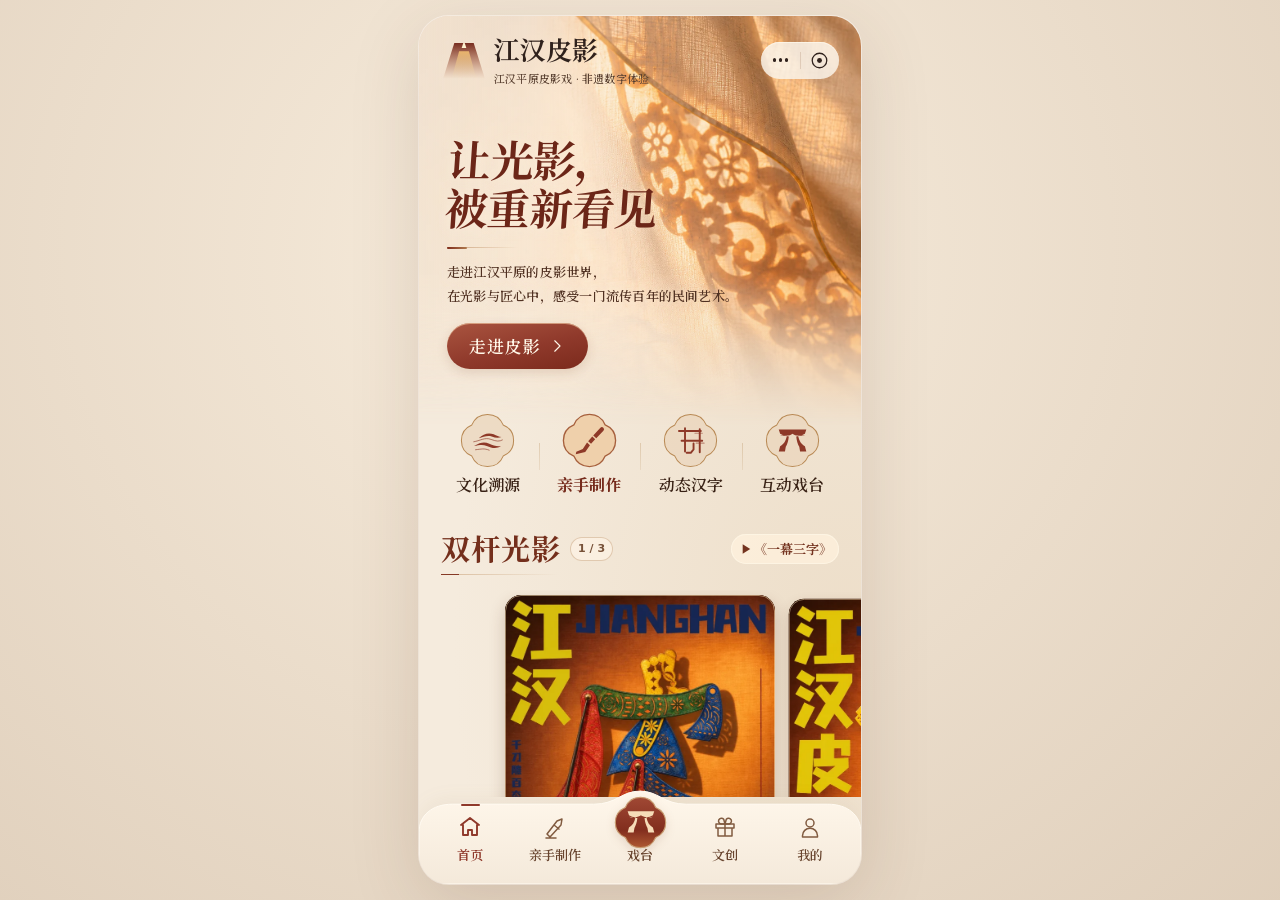
==== commit a88af9cb: "Make the QR landing page independent of separate startup files" ====
--- a/index.html
+++ b/index.html
@@ -1,5 +1,5 @@
 <!doctype html>
-<html lang="zh-CN">
+<html lang="zh-CN" data-build="bd86a8c685">
 <head>
   <meta charset="utf-8">
   <meta name="viewport" content="width=device-width, initial-scale=1, viewport-fit=cover">
@@ -7,19 +7,1496 @@
   <meta name="description" content="江汉皮影戏。亲手刻一件皮影，上幕操偶，收藏字影文创。">
   <title>江汉皮影戏</title>
   <link rel="icon" href="data:image/svg+xml,%3Csvg%20xmlns%3D%22http%3A%2F%2Fwww.w3.org%2F2000%2Fsvg%22%20viewBox%3D%220%200%2064%2064%22%3E%3Crect%20width%3D%2264%22%20height%3D%2264%22%20rx%3D%2214%22%20fill%3D%22%23f2e8d8%22%2F%3E%3Cpath%20d%3D%22M22%2013h20l14%2040H8Z%22%20fill%3D%22%23873927%22%2F%3E%3Cpath%20d%3D%22M28%2022h8l11%2031H17Z%22%20fill%3D%22%23e5b477%22%2F%3E%3Cpath%20d%3D%22M32%2013l-2%206h4Z%22%20fill%3D%22%23fff5e1%22%2F%3E%3C%2Fsvg%3E">
-  <link rel="stylesheet" href="app.css?v=bb73544771">
-  <link rel="stylesheet" href="craft.css">
-  <link rel="stylesheet" href="personal.css">
-  <link rel="stylesheet" href="ui-system.css">
-  <script src="catalog.js?v=bb73544771" defer></script>
-  <script src="craft-ui.js" defer></script>
-  <script src="personal.js" defer></script>
-  <script src="app.js?v=bb73544771" defer></script>
+  <style>
+:root {
+  color-scheme: light;
+  --paper: #f2e8d8;
+  --surface: #f9f1e4;
+  --ink: #392216;
+  --muted: #6d503d;
+  --red: #762b1c;
+  --red-light: #a24d36;
+  --gold: #ac784a;
+  --rule: #d9bea4;
+  --shadow: 0 7px 22px #6842240c;
+  --serif: "Jianghan Serif", "Noto Serif SC", "Songti SC", "STSong", "SimSun", serif;
+  --sans: "PingFang SC", "Microsoft YaHei", system-ui, sans-serif;
+  --gutter: clamp(16px, 5vw, 24px);
+  --safe-top: env(safe-area-inset-top, 0px);
+  --safe-bottom: env(safe-area-inset-bottom, 0px);
+  --bottom-gap: 21px;
+}
+
+@font-face {
+  font-family: "Jianghan Serif";
+  src: url("assets/jianghan-serif.woff") format("woff");
+  font-style: normal;
+  font-weight: 200 900;
+  font-display: swap;
+}
+
+*, *::before, *::after {box-sizing: border-box}
+html, body {height: 100%; overflow: hidden}
+body {margin: 0; background: #e6d8c5; color: var(--ink); font: 14px/1.55 var(--sans)}
+button {font: inherit; color: inherit; border: 0; background: none; padding: 0; cursor: pointer; touch-action: manipulation; -webkit-tap-highlight-color: transparent}
+button, summary {transition: background-color .18s, color .18s, scale .22s cubic-bezier(.2,.8,.25,1)}
+button:active:not(:disabled) {scale: .957; transition-duration: .09s}
+button:disabled {cursor: default}
+:where(button, video, input):focus-visible {outline: 2px solid #9a4e34; outline-offset: 3px}
+h1, h2, p {margin: 0}
+h1, h2 {font-family: var(--serif); font-weight: 650}
+svg {width: 22px; height: 22px; vertical-align: middle; flex: none}
+img {max-width: 100%}
+[hidden] {display: none !important}
+
+.app {
+  position: relative;
+  isolation: isolate;
+  display: grid;
+  grid-template-rows: auto minmax(0, 1fr) auto;
+  height: 100vh;
+  height: 100dvh;
+  width: 100%;
+  margin-inline: auto;
+  overflow: hidden;
+  background: radial-gradient(ellipse at 96% 72%, #eddec9 0%, transparent 65%), var(--paper);
+}
+@media (min-width: 600px) {
+  body {display: grid; place-items: center; background: radial-gradient(ellipse at 46% 28%, #f8eddd, #ddccb8 110%)}
+  .app {width: min(442px, 100%); height: min(900px, 100dvh - 32px); border-radius: 30px; box-shadow: 0 18px 70px #57352028, 0 0 0 1px #fff9efc2}
+}
+.view {position: relative; grid-row: 2; min-height: 0; overflow: auto; overscroll-behavior: contain; scrollbar-width: none}
+#view-content {display: contents}
+.view::-webkit-scrollbar, .category-tabs::-webkit-scrollbar {display: none}
+.is-home .view {grid-row: 1 / 3}
+.in-experience .view {overflow: hidden}
+.topbar {
+  position: relative;
+  z-index: 5;
+  grid-row: 1;
+  display: grid;
+  grid-template-columns: 44px minmax(0,1fr) 44px;
+  align-items: center;
+  min-height: calc(53px + var(--safe-top));
+  padding: var(--safe-top) 12px 0;
+  color: var(--ink);
+  border-bottom: 1px solid #b8875d22;
+  background: #f8eedfcf;
+}
+.is-home .topbar {
+  position: absolute;
+  inset: 0 0 auto;
+  display: flex;
+  justify-content: space-between;
+  gap: 6px;
+  padding: calc(var(--safe-top) + 18px) var(--gutter) 8px;
+  transition: background-color .2s, border-color .2s;
+  background: transparent;
+  border-color: transparent;
+}
+.is-home.home-scrolled .topbar {background: #f8eedff0; backdrop-filter: blur(16px); border-color: #b8875d22}
+.brand-button {display: inline-flex; align-items: center; gap: 7px; text-align: left; min-height: 47px; min-width: 0}
+.brand-button .brand-mark {width: clamp(34px, 10vw, 46px); height: auto; align-self: center}
+.brand-button strong {font: 650 clamp(19px, 5.6vw, 26px)/1.12 var(--serif); white-space: nowrap}
+.brand-button small {display: block; margin-top: 4px; font: 500 clamp(8px, 2.57vw, 11px)/1.4 var(--serif); white-space: nowrap; color: #594031; letter-spacing: .018em}
+.home-tools {position: relative; flex: none}
+.tool-capsule {display: flex; align-items: center; min-height: 37px; background: #fbf4e9d9; border-radius: 100px; box-shadow: inset 0 1px 0 #fff9edb3}
+.tool-capsule button {display: grid; place-items: center; width: 39px; height: 37px}
+.tool-capsule button + button {position: relative}
+.tool-capsule button + button::before {content: ""; position: absolute; inset: 10px auto 10px 0; width: 1px; background: #8053332c}
+.tool-capsule svg {width: 21px; height: 21px}
+.more-dots {width: 3.5px; height: 3.5px; border-radius: 50%; background: currentColor; box-shadow: -6px 0, 6px 0}
+.home-menu {
+  position: absolute;
+  top: calc(100% + 9px);
+  right: 0;
+  min-width: 145px;
+  padding: 4px 9px;
+  border: 1px solid #d6b39480;
+  border-radius: 13px;
+  background: #fbf3e7;
+  box-shadow: 0 8px 22px #4c2d2426;
+}
+.home-menu button {display: flex; align-items: center; gap: 9px; width: 100%; min-height: 43px; padding: 4px 5px; text-align: left; font-size: 13px}
+.home-menu button + button {border-top: 1px solid #d9bea46b}
+.home-menu svg {width: 17px; height: 17px; color: var(--red)}
+.sub-title {text-align: center; font: 650 17px/1.36 var(--serif); text-wrap: balance}
+.top-action, .icon-button {min-width: 42px; min-height: 44px; display: inline-grid; place-items: center; position: relative; border-radius: 18px; color: var(--red)}
+.top-action:active, .icon-button:active {background-color: #dac2a846}
+.bag-count {position: absolute; top: 2px; right: 0; min-width: 16px; height: 16px; padding: 0 3px; border-radius: 9px; background: var(--red); color: #fff7e9; font: 10px/16px var(--sans)}
+
+.home-opening {padding-bottom: clamp(13px,3svh,26px)}
+.startup-message {min-height: min(62svh,420px); display: grid; align-content: center; justify-items: center; gap: 10px; padding: 18px; text-align: center; color: var(--muted)}
+.startup-message strong {color: var(--red); font: 650 29px/1.3 var(--serif)}
+.startup-message p {margin: 0}
+.startup-retry {visibility: hidden; animation: startup-retry-visible 0s 7s forwards}
+@keyframes startup-retry-visible {to {visibility: visible}}
+
+.home-hero {position: relative; isolation: isolate; min-height: calc(clamp(293px,44svh,396px) + var(--safe-top))}
+.home-hero::before {
+  content: ""; position: absolute; z-index: -2; inset: 0 0 -18px;
+  background: url("assets/home-curtain.webp") center 15% / cover no-repeat;
+  mask-image: linear-gradient(#000 62%,transparent 99%);
+}
+.home-hero::after {
+  content: ""; position: absolute; z-index: -1; inset: 0;
+  background: linear-gradient(90deg,#f7ecda8c,#f9eddd22 64%,transparent 84%);
+  mask-image: linear-gradient(#000 75%,transparent);
+}
+.home-intro {padding: calc(clamp(98px,13.2svh,124px) + var(--safe-top)) calc(var(--gutter) + 6px) 25px}
+.home-intro h1 {
+  transform: skewX(-4deg); transform-origin: left; color: #6c2618;
+  font: 680 clamp(32px,9.5vw,43px)/1.12 var(--serif); letter-spacing: -.018em;
+}
+.hero-rule {display: block; width: 71px; height: 1px; margin: 16px 0 12px; background: linear-gradient(90deg,#b37b4a9c,transparent)}
+.hero-rule::before {content: ""; display: block; height: 2px; width: 20px; border-radius: 2px; background: linear-gradient(90deg,#7f2c1b,#b07b4f)}
+.home-intro p {color: #503122; font: 550 clamp(10.5px,3.05vw,13px)/1.8 var(--serif); letter-spacing: .018em}
+.hero-enter {min-width: 141px; margin-top: 16px; gap: 15px; padding-inline: 19px; font: 640 17px/1.3 var(--serif); letter-spacing: .05em}
+.hero-enter svg {width: 15px; height: 15px}
+.home-reel {--poster-width: min(64vw,31.5svh,270px); padding-bottom: 7px}
+.home-reel-heading {
+  display: flex; align-items: center; justify-content: space-between; gap: 8px;
+  min-height: 48px; padding-bottom: 6px; margin: 0 var(--gutter) 5px;
+}
+.home-reel-heading h2 {color: #742f1c; font: 700 clamp(22px,6.8vw,29px)/1.25 var(--serif); letter-spacing: .035em}
+.home-feature-link {
+  display: inline-flex; position: relative; isolation: isolate; align-items: center; justify-content: center; gap: 2px;
+  min-height: 44px; padding: 0 7px; white-space: nowrap; color: #74331f; font: 650 13px/1.2 var(--serif);
+}
+.home-feature-link::before {
+  content: ""; position: absolute; z-index: -1; inset: 7px 0; border-radius: 22px;
+  background: #fff2ddc9; box-shadow: inset 0 0 0 1px #fff9eaa3;
+}
+.home-feature-link svg {width: 14px; height: 14px}
+.poster-track {
+  display: flex; position: relative; gap: 11px; padding: 5px calc((100% - var(--poster-width))/2) 12px;
+  overflow-x: auto; overflow-y: hidden; scrollbar-width: none; scroll-snap-type: x mandatory;
+  overscroll-behavior-x: contain;
+}
+.poster-track::-webkit-scrollbar {display: none}
+.poster-slide {
+  position: relative; flex: none; width: var(--poster-width); aspect-ratio: 1055 / 1491;
+  border-radius: 14px; overflow: hidden; scroll-snap-align: center;
+  background: #47281e; box-shadow: 0 5px 12px #65351e2b;
+}
+.poster-sheet, .poster-sheet img, .poster-slide video {display: block; width: 100%; height: 100%; object-fit: contain}
+.poster-sheet:focus-visible {outline-offset: -4px}
+.reel-controls {
+  display: flex; align-items: center; justify-content: space-between; gap: 8px;
+  margin: -2px var(--gutter) 9px;
+}
+.reel-picker {display: flex; align-items: center; gap: 1px}
+.reel-picker button {
+  display: grid; place-items: center; position: relative; width: 44px; height: 44px;
+  color: #674631; font: 650 16px/1 var(--serif); isolation: isolate;
+}
+.reel-picker button::before {
+  content: ""; position: absolute; inset: 6px 3px; z-index: -1; border-radius: 18px;
+  background: #e8cdb09c; border: 1px solid #bc8b5ba1; opacity: 0; transition: opacity .2s;
+}
+.reel-picker button[aria-pressed="true"] {color: var(--red)}
+.reel-picker button[aria-pressed="true"]::before {opacity: 1}
+.reel-play {
+  display: inline-flex; position: relative; isolation: isolate; align-items: center; justify-content: center; gap: 5px;
+  min-height: 44px; min-width: 106px; padding: 0 10px; white-space: nowrap;
+  color: #713321; font: 650 13px/1 var(--serif);
+}
+.reel-play::before {
+  content: ""; position: absolute; z-index: -1; inset: 4px 0; border-radius: 24px;
+  background: linear-gradient(#fbefdf,#f0dbc0); box-shadow: inset 0 0 0 1px #bf926b83;
+}
+.reel-play svg {width: 16px; height: 16px}
+.primary-button, .outline-button {
+  display: inline-flex; justify-content: center; align-items: center; gap: 7px; min-height: 44px;
+  border-radius: 30px; padding: 9px 15px; font-weight: 600; color: #fff8ed; text-align: center;
+}
+.primary-button {background: linear-gradient(169deg, #9c4a38, #792918 80%); box-shadow: inset 0 1px 0 #f2d2ab68, 0 5px 14px #723d221e}
+.outline-button {background: #f8eee0; color: var(--red); box-shadow: inset 0 0 0 1px #99704e77}
+.primary-button svg, .outline-button svg {width: 18px; height: 18px}
+.quick-grid {display: grid; grid-template-columns: repeat(4,minmax(0,1fr)); margin: -2px calc(var(--gutter) - 4px) 0}
+.shortcut {
+  position: relative; display: grid; place-content: start center; justify-items: center; gap: 5px;
+  min-height: 83px; padding: 2px 1px 5px; text-align: center;
+  font: 600 clamp(12px, 3.67vw, 16px)/1.35 var(--serif); white-space: nowrap;
+}
+.shortcut + .shortcut::before {content: ""; position: absolute; top: 33px; height: 27px; left: 0; width: 1px; background: linear-gradient(#b88f5d55,#b88f5d28)}
+.seal {position: relative; display: inline-grid; place-items: center; width: clamp(45px, 13.2vw, 57px); aspect-ratio: 1; color: #8e3928}
+.seal-shape {position: absolute; inset: 0; width: 100%; height: 100%; fill: #ead5baad; stroke: #b98a55; stroke-width: 1.15}
+.seal svg:not(.seal-shape) {z-index: 1; width: 58%; height: 58%; stroke-width: 1.38}
+
+.section-heading {min-height: 49px; display: flex; align-items: center; justify-content: space-between; gap: 7px; margin-bottom: 6px}
+.section-heading h2 {font-size: 21px; line-height: 1.3; color: var(--red)}
+.section-heading > span, .muted {font-size: 11.5px; color: var(--muted)}
+.rule-heading {position: relative; margin-bottom: 13px}
+.rule-heading::after {
+  content: ""; position: absolute; left: 0; bottom: 2px; width: 117px; height: 1px;
+  background: linear-gradient(90deg, #863a26 0 18px, #c0936577 18px, transparent);
+}
+.text-button {display: inline-flex; align-items: center; justify-content: center; gap: 4px; min-height: 44px; font: 500 13px/1.45 var(--serif); color: #714b33}
+.text-button svg {width: 15px; height: 15px}
+.tabbar {position: relative; z-index: 3; grid-row: 3; display: grid; grid-template-columns: repeat(5,minmax(0,1fr)); height: calc(85px + var(--safe-bottom)); padding: 7px 9px calc(var(--bottom-gap) + var(--safe-bottom))}
+.nav-surface {position: absolute; z-index: -1; inset: -7px 0 0; width: 100%; height: calc(100% + 7px); overflow: visible; filter: drop-shadow(0 -4px 9px #866b4610); pointer-events: none}
+.nav-surface path {fill: #f8eee1; stroke: #fff9ed; stroke-width: 1px; vector-effect: non-scaling-stroke}
+.nav-tab {position: relative; display: flex; flex-direction: column; align-items: center; justify-content: flex-end; gap: 4px; padding-bottom: 1px; min-height: 0; font: 600 13px/1.16 var(--serif); color: #68442e}
+.nav-tab .tab-icon {display: grid; place-items: center; height: 30px; width: 33px; flex: none}
+.nav-tab .tab-icon > svg {width: 24px; height: 24px; color: #815b40}
+.nav-tab[aria-current] {color: var(--red)}
+.nav-tab[aria-current] .tab-icon > svg {color: var(--red); stroke-width: 1.9}
+.nav-tab .tab-icon > svg {transition: color .19s, translate .22s cubic-bezier(.2,.8,.25,1)}
+.nav-tab[aria-current]:not(.nav-stage) .tab-icon > svg {translate: 0 -1px}
+.tab-marker {
+  position: absolute; top: 7px; left: 9px; width: calc((100% - 18px)/5); height: 3px;
+  pointer-events: none; transform: translateX(calc(var(--tab-index,0) * 100%));
+  transition: transform .24s cubic-bezier(.2,.8,.22,1), opacity .14s;
+}
+.tab-marker::before {content: ""; display: block; margin: 0 auto; width: 19px; height: 2px; border-radius: 2px; background: var(--red)}
+.nav-stage {gap: 4px}
+.nav-stage .tab-icon {height: 45px; width: 54px; translate: 0 -3px}
+.nav-stage .seal {width: 55px; color: #fff3da; filter: drop-shadow(0 3px 5px #6e301e23)}
+.nav-stage .seal-shape {fill: url(#stage-seal); stroke: #c79b70; stroke-width: 1.3}
+.nav-stage[aria-current] .seal-shape {stroke: #eac391; stroke-width: 2}
+.nav-stage[aria-current] .seal {filter: drop-shadow(0 2px 6px #76382568)}
+
+.page-heading {padding: 20px var(--gutter) 15px}
+.page-heading h1 {font-size: clamp(28px, 8.7vw, 38px); line-height: 1.24; color: var(--red); letter-spacing: .025em}
+.page-heading p {margin-top: 6px; color: var(--muted); font-size: 13px}
+.section {margin: 0 var(--gutter) 18px}
+.action-row {display: flex; align-items: center; width: 100%; padding: 9px 3px; gap: 11px; min-height: 62px; border-bottom: 1px solid #b4876055; text-align: left}
+.action-row:last-child {border-bottom-color: transparent}
+.action-row:active {background: #e7d3b938}
+.row-mark {width: 39px; height: 39px; display: grid; place-items: center; border-radius: 13px; color: var(--red); background: #ebd8bd; flex: none}
+.row-mark svg {width: 20px; height: 20px}
+.row-copy {display: flex; flex-direction: column; flex: 1; min-width: 0}
+.row-copy strong {font: 650 15px/1.48 var(--serif); color: var(--ink)}
+.row-copy small {margin-top: 1px; color: var(--muted); font-size: 11.5px}
+.action-row > svg {width: 16px; height: 16px; color: #a15e3c}
+.heritage-card {margin: 0 var(--gutter) 14px; border-radius: 16px; overflow: hidden; background: var(--surface); box-shadow: var(--shadow)}
+.heritage-card > img {display: block; width: 100%; height: clamp(151px, 42vw, 208px); object-fit: cover; object-position: 74% 50%}
+.heritage-card > div {padding: 13px 15px 16px}
+.heritage-card h2 {color: var(--red); font-size: 20px}
+.heritage-card p {margin-top: 3px; font-size: 12px; color: var(--muted); line-height: 1.65}
+
+.play-cover {
+  position: relative; margin: 0 var(--gutter); height: clamp(178px, 29svh, 270px); overflow: hidden; border-radius: 16px;
+  background: radial-gradient(ellipse at 51% 51%, #ffe7b28f 8%, #d28d4270 46%, #31120508 75%), url("assets/stage.webp") center / cover;
+  box-shadow: inset 0 0 0 1px #5a321280, var(--shadow);
+}
+.play-cover-art {position: absolute; inset: 10% 7% 9%; display: flex; align-items: center; justify-content: center}
+.play-cover-art img {width: 34%; height: 89%; object-fit: contain; filter: drop-shadow(7px 10px 3px #441b0e8c); rotate: -5deg}
+.play-cover-art img:nth-child(2) {translate: 0 -3%; rotate: 6deg}
+.play-cover-art img:nth-child(3) {translate: 0 3%; rotate: 5deg}
+.mode-actions {display: grid; grid-template-columns: 1fr 1fr; gap: 9px; margin: 13px var(--gutter) 13px}
+.character-row, .blank-row {display: grid; grid-template-columns: repeat(3,minmax(0,1fr)); gap: 8px; margin-bottom: 8px}
+.character, .blank-card {
+  display: grid; place-items: center; align-content: start; gap: 4px; min-width: 0; padding: 10px 5px 8px; border-radius: 14px;
+  color: var(--ink); background: radial-gradient(ellipse at 50% 42%, #fbf3e5, #ecdbc3); box-shadow: inset 0 0 0 1px #ccaa8655;
+}
+.character img {width: 94%; height: clamp(62px, 21vw, 94px); object-fit: contain}
+.character strong, .blank-card strong {font: 650 19px/1.2 var(--serif); color: var(--red)}
+.film-link {margin-top: 5px}
+.film-thumb {position: relative; flex: none; width: 69px; aspect-ratio: 1.58; overflow: hidden; border-radius: 8px; background: #461f14}
+.film-thumb img {display: block; width: 100%; height: 100%; object-fit: cover}
+.film-thumb svg {position: absolute; inset: 50% auto auto 50%; width: 22px; height: 22px; padding: 4px; translate: -50% -50%; color: #fff4da; background: #38170bc2; border-radius: 50%}
+.table-cover {
+  display: grid; align-content: end; margin: 0 var(--gutter) 12px; min-height: clamp(143px, 25svh, 214px); padding: 14px;
+  border-radius: 15px; color: #fff2db; text-shadow: 0 1px 7px #2d1509;
+  background: linear-gradient(0deg,#32180bee 1%, #49251270 48%,transparent 77%), url("assets/workshop.webp") center 48% / cover;
+}
+.table-cover span {font: 650 24px/1.15 var(--serif)}
+.table-cover p {display: flex; align-items: center; gap: 6px; margin-top: 6px; color: #fae4c5; font-size: 11px}
+.table-cover i {width: 8px; height: 1px; background: #d2a272}
+.blank-card img {width: 99%; height: clamp(86px, 25vw, 120px); object-fit: contain; filter: drop-shadow(3px 5px 3px #986f4d48)}
+.blank-card small {font-size: 10px; color: var(--muted)}
+.poster-grid {display: grid; grid-template-columns: repeat(2,minmax(0,1fr)); gap: 10px}
+.poster-card {position: relative; isolation: isolate; overflow: hidden; aspect-ratio: .76; text-align: left; border-radius: 13px; background: #3d2316}
+.poster-card img {display: block; width: 100%; height: 100%; object-fit: cover}
+.films .poster-card {aspect-ratio: 1.18}
+.poster-name {position: absolute; inset: auto 0 0; padding: 21px 9px 9px; background: linear-gradient(transparent,#2b130be8 52%); color: #fff5e8; font-size: 12px; font-weight: 600}
+.poster-name small {display: block; color: #f3d8b5; font-size: 10px; font-weight: 400}
+.play-disc {position: absolute; top: 8px; right: 8px; width: 31px; height: 31px; display: grid; place-items: center; border-radius: 50%; background: #461d12cf; color: #fff2dc; border: 1px solid #e6b586a0}
+.play-disc svg {width: 15px; height: 15px}
+.film-view, .poster-view {min-height: 100%; padding: 15px var(--gutter); display: flex; flex-direction: column; align-items: center; justify-content: center; gap: 14px}
+.film-intro {align-self: stretch; padding: 4px 0 1px}
+.film-intro h1 {font-size: clamp(28px,8vw,37px); color: var(--red)}
+.film-intro p {color: var(--muted); font-size: 12px}
+.film-view video, .poster-view img {display: block; width: 100%; object-fit: contain}
+.film-view video {max-height: calc(100dvh - 228px); min-height: 140px; border-radius: 13px; background: #24120a}
+.poster-view img {max-height: calc(100dvh - 152px)}
+.poster-pages {display: flex; align-items: center; justify-content: space-between; width: 100%; color: var(--muted); font-size: 13px}
+
+.shop-feature {display: block; position: relative; isolation: isolate; overflow: hidden; margin: 0 var(--gutter); width: calc(100% - 2 * var(--gutter)); height: clamp(213px,30svh,287px); border-radius: 17px; text-align: left; background: #482315; box-shadow: var(--shadow)}
+.shop-feature img {position: absolute; inset: 0; width: 100%; height: 100%; object-fit: cover; object-position: 55% 47%}
+.shop-feature::after {content: ""; position: absolute; inset: 0; background: linear-gradient(0deg, #281205ed, #321709a0 27%, transparent 65%); pointer-events: none}
+.shop-feature > div {position: absolute; z-index: 1; left: 16px; bottom: 13px; color: #fff4db}
+.shop-feature h2 {font-size: 29px; line-height: 1.27; letter-spacing: .05em}
+.shop-feature span {font-size: 12px; color: #f9dec2}
+.shop-feature .store-more {display: inline-flex; align-items: center; gap: 5px; margin-top: 3px}
+.store-more svg {width: 15px; height: 15px}
+.category-tabs {position: sticky; top: 0; z-index: 2; display: flex; gap: 6px; overflow: auto; padding: 11px var(--gutter) 9px; scrollbar-width: none; background: #f2e8d8ee; backdrop-filter: blur(9px)}
+.category-tabs button {min-height: 41px; flex: none; padding: 5px 10px; border-radius: 23px; color: var(--muted); background: #fbf1e2; font-size: 12px}
+.category-tabs button[aria-pressed="true"] {color: #fff5e9; background: var(--red); font-weight: 650}
+.product-grid {display: grid; grid-template-columns: repeat(2,minmax(0,1fr)); gap: 11px; margin: 3px var(--gutter) 20px}
+.product-card {display: block; overflow: hidden; border-radius: 14px; text-align: left; background: #fbf4e9; box-shadow: var(--shadow)}
+.product-photo {display: block; overflow: hidden; aspect-ratio: 4 / 3; background: #fbf7ed}
+.product-photo img {display: block; width: 100%; height: 100%; object-fit: contain; padding: 9px}
+.product-photo.is-photo img, .product-photo.is-cover img {padding: 0; object-fit: cover}
+.product-card[data-go^="shop/item/cup/"] .is-cover img {object-position: 50% 58%}
+.product-card-text {display: flex; position: relative; flex-direction: column; justify-content: center; min-height: 55px; padding: 7px 10px}
+.product-card-text strong {font: 650 14px/1.4 var(--serif)}
+.product-card-text small {color: var(--muted); font-size: 11px; margin-top: 2px}
+.product-card-text svg {width: 14px; height: 14px; position: absolute; right: 9px; bottom: 9px; color: #9e5b3c}
+.product-page {display: flex; flex-direction: column; min-height: 100%; padding: 14px var(--gutter) 0}
+.product-hero {position: relative; display: block; overflow: hidden; width: 100%; height: clamp(215px,39svh,345px); border-radius: 16px; background: #fbf8ef; box-shadow: var(--shadow)}
+.product-hero img {width: 100%; height: 100%; object-fit: contain; padding: 13px}
+.product-hero.is-photo img {padding: 0; object-fit: cover}
+.product-hero.is-bookmark {height: clamp(265px,44svh,410px)}
+.product-hero span {position: absolute; right: 10px; bottom: 9px; padding: 5px 8px; border-radius: 14px; background: #3e1d13df; color: #fff1dd; font-size: 11px}
+.product-detail {padding: 15px 0}
+.product-detail p {margin-top: 6px; color: var(--muted); line-height: 1.75}
+.product-title-row {display: flex; align-items: flex-start; justify-content: space-between; gap: 7px}
+.product-title-row h1 {color: var(--red); font-size: 27px}
+.preview-tag {border: 1px solid var(--rule); flex: none; margin-top: 3px; padding: 3px 6px; border-radius: 8px; color: var(--muted); font-size: 10px}
+.variant-tabs {display: flex; gap: 8px; margin-top: 13px}
+.variant-tabs button {flex: 1; min-height: 44px; border-radius: 23px; color: var(--muted); background: #f9efdf; border: 1px solid var(--rule)}
+.variant-tabs button[aria-pressed="true"] {background: #e9d2b4; color: var(--red); border-color: #c1936c}
+.product-photo-tabs {display: grid; grid-template-columns: repeat(3,minmax(0,1fr))}
+.product-bar {position: sticky; bottom: 0; display: flex; align-items: center; justify-content: space-between; gap: 10px; margin-top: auto; padding: 9px 0 calc(var(--bottom-gap) + var(--safe-bottom)); background: #f3e9d9f5; border-top: 1px solid var(--rule); color: var(--muted)}
+.bag-items {margin: 0 var(--gutter)}
+.bag-item {display: flex; align-items: center; gap: 10px; border-bottom: 1px solid var(--rule); padding: 12px 0}
+.bag-image {width: 73px; height: 73px; border-radius: 12px; overflow: hidden; background: #faf5eb; flex: none}
+.bag-image img {width: 100%; height: 100%; object-fit: contain}
+.bag-copy {flex: 1; min-width: 0}
+.bag-copy h2 {font-size: 16px}
+.bag-copy p {font-size: 12px; color: var(--muted)}
+.bag-quantity {display: inline-flex; align-items: center; gap: 7px; font-size: 13px}
+.bag-quantity button {min-width: 38px; min-height: 40px; color: var(--red); font-size: 18px}
+.bag-remove {min-height: 44px; padding-inline: 4px; font-size: 12px; color: var(--red)}
+.order-note {padding: 14px var(--gutter); color: var(--muted); font-size: 12px}
+.empty-bag {display: grid; justify-items: center; gap: 15px; padding: 31px 16px}
+.empty-bag > svg {width: 46px; height: 46px; color: var(--gold)}
+
+.is-explore .view {
+  background: linear-gradient(180deg,#fff4e61f 0%,var(--paper) 280px) no-repeat, url("assets/home-curtain.webp") right top / 100% auto no-repeat;
+}
+.is-explore .page-heading p {font-family: var(--serif); font-weight: 535}
+.heritage-card {border: 1px solid #fff7e9dc; border-radius: 19px; box-shadow: 0 5px 16px #72422917}
+.heritage-card p {font-size: 13px; line-height: 1.72}
+.heritage-card > div {padding-bottom: 8px}
+.heritage-source {
+  display: inline-flex; align-items: center; min-height: 44px; color: #854628;
+  font-family: var(--serif); font-size: 11px; text-decoration: underline; text-decoration-color: #d1a47a; text-underline-offset: 3px;
+}
+.heritage-source:focus-visible {outline: 2px solid #9a4e34; outline-offset: 2px}
+.explore-grid {display: grid; grid-template-columns: repeat(2,minmax(0,1fr)); gap: 10px}
+.explore-card {
+  display: flex; flex-direction: column; overflow: hidden; text-align: left; border: 1px solid #fff4e4e8; border-radius: 16px;
+  background: #fcf2e3; box-shadow: 0 4px 14px #8d60321a;
+}
+.explore-card > img {display: block; width: 100%; aspect-ratio: 1.56; object-fit: cover; object-position: 59% 45%; background: #dcb98b}
+.explore-card-copy {display: grid; grid-template-columns: minmax(0,1fr) auto; gap: 3px; align-items: center; width: 100%; padding: 8px 9px; min-height: 58px}
+.explore-card-copy strong,.explore-card-copy small,.photo-cover strong,.photo-cover small {display: block; font-family: var(--serif)}
+.explore-card-copy strong {font-size: clamp(13px,4vw,17px); line-height: 1.35; font-weight: 670}
+.explore-card-copy small {margin-top: 3px; font-size: clamp(9px,2.85vw,11.5px); color: #704e36}
+.explore-arrow {
+  display: grid; place-items: center; width: 19px; aspect-ratio: 1; border-radius: 50%; flex: none;
+  color: #fff6e4; background: linear-gradient(145deg,#b36a46,#8b3d25); box-shadow: inset 0 1px #f6d4ae85;
+}
+.explore-arrow svg {width: 13px; height: 13px}
+.photo-cover {
+  position: relative; isolation: isolate; display: flex; align-items: center; gap: 10px; width: 100%;
+  min-height: 91px; padding: 12px 11px 12px 15px; overflow: hidden; text-align: left;
+  border: 1px solid #fff9e9; border-radius: 17px; background: linear-gradient(105deg,#fff5e4,#f0d7b4);
+  box-shadow: 0 5px 14px #8c5e3120;
+}
+.photo-cover-copy {z-index: 1; flex: 1; min-width: 0; align-self: center}
+.photo-cover strong {color: #77341d; font-size: clamp(19px,5.5vw,23px); font-weight: 680; line-height: 1.3}
+.photo-cover small {margin-top: 3px; color: #6f4a2d; font-size: clamp(9px,2.85vw,12px)}
+.photo-cover > img {width: 44%; height: 70px; object-fit: contain; mix-blend-mode: multiply; opacity: .98}
+.photo-cover .explore-arrow {width: 20px}
+.heritage-banner {display: block; width: calc(100% - 2 * var(--gutter)); height: clamp(140px,40vw,190px); object-fit: cover; border-radius: 17px; margin: 0 var(--gutter) 14px}
+.process-banner {object-position: 62% center}
+.heritage-notes {
+  margin: 0 var(--gutter) 14px; padding: 7px 14px; border-radius: 17px;
+  border: 1px solid #fff8ed; background: #fbf1e4e6; box-shadow: var(--shadow);
+}
+.heritage-notes section {padding: 8px 0 0}
+.heritage-notes section + section {border-top: 1px solid #d9b68b7d}
+.heritage-notes h2 {margin-bottom: 5px; color: #77341d; font-size: 17px}
+.heritage-notes p {font-size: 13px; line-height: 1.75; color: #5d3e2b}
+.process-lead {padding: 6px 0}
+.process-list {list-style: none; counter-reset: process; padding: 0; margin: 5px 0 0}
+.process-list li {position: relative; display: grid; grid-template-columns: 27px minmax(0,1fr); gap: 10px; align-items: start; padding: 8px 0 9px; counter-increment: process}
+.process-list li + li {border-top: 1px solid #d5b38559}
+.process-list li::before {content: counter(process,decimal-leading-zero); display: grid; place-items: center; width: 27px; aspect-ratio: 1; border-radius: 50%; color: #883b23; background: #f0dbc0; font: 700 13px/1 Georgia,serif}
+.process-list strong {display: block; font: 680 16px/1.35 var(--serif); color: #78311c}
+.process-list p {margin-top: 2px}
+.heritage-action {margin: 0 var(--gutter); padding-bottom: calc(22px + var(--safe-bottom)); text-align: center}
+.heritage-action .primary-button {min-height: 46px; min-width: min(225px,100%); font-family: var(--serif)}
+.photo-gallery .page-heading {padding-bottom: 8px}
+.photo-filter {display: flex; justify-content: space-between; gap: 5px; align-items: center; margin: 0 var(--gutter) 10px}
+.photo-filter .category-tabs {margin: 0; display: flex; align-items: center; gap: 4px; min-width: 0}
+.photo-filter .category-tabs button {min-height: 44px; padding-inline: clamp(7px,2.1vw,11px); font-family: var(--serif); white-space: nowrap}
+.photo-count,.photo-credit {color: #72513b; font-size: 11px; white-space: nowrap}
+.photo-grid {display: grid; grid-template-columns: repeat(2,minmax(0,1fr)); gap: 10px; margin: 0 var(--gutter)}
+.photo-tile {overflow: hidden; border-radius: 15px; border: 1px solid #fff9ee; text-align: left; background: #fcf3e6; box-shadow: var(--shadow)}
+.photo-tile-image {display: grid; aspect-ratio: 1 / 1.12; padding: 6px; place-items: center; overflow: hidden; background: #faf7ed}
+.photo-tile-image img {display: block; width: 100%; height: 100%; object-fit: contain; mix-blend-mode: multiply}
+.photo-tile-title {display: flex; justify-content: space-between; align-items: center; min-height: 44px; padding: 5px 8px; color: #753623; font: 650 clamp(12px,3.7vw,16px)/1.35 var(--serif)}
+.photo-tile-title svg {width: 15px; height: 15px}
+.photo-credit {margin: 14px var(--gutter) calc(23px + var(--safe-bottom))}
+.photo-dialog {max-height: calc(100dvh - var(--safe-top) - var(--safe-bottom) - 24px)}
+.photo-lightbox {margin: 0}
+.photo-lightbox figcaption {padding: 9px 3px 5px; color: #60432d; font-size: 13px; line-height: 1.65}
+.photo-pages {display: flex; justify-content: center; align-items: center; gap: 12px; margin: 3px 0}
+.photo-pages button {min-width: 44px}
+.photo-pages output {min-width: 48px; color: var(--muted); text-align: center; font-variant-numeric: tabular-nums}
+
+.experience {position: absolute; inset: 0 0 auto; width: 100%; height: calc(100% - var(--safe-bottom)); border: 0; background: var(--paper); opacity: 0}
+.experience.ready {opacity: 1; transition: opacity .28s}
+.frame-loading {display: grid; position: absolute; inset: 0; place-content: center; justify-items: center; gap: 8px; pointer-events: none; background: radial-gradient(ellipse,#fbeed6,var(--paper) 68%); color: var(--red)}
+.frame-loading button {pointer-events: auto}
+.frame-loading svg {width: 41px; height: 41px; animation: lamp-breathe 1.4s ease-in-out infinite alternate}
+@keyframes lamp-breathe {from {opacity: .55; scale: .94} to {opacity: 1; scale: 1.04}}
+.notice {position: absolute; z-index: 8; left: 50%; bottom: calc(89px + var(--safe-bottom)); transform: translate(-50%,10px); padding: 9px 15px; border-radius: 18px; color: #fff2de; background: #5f3025ef; box-shadow: 0 7px 21px #4423181a; white-space: nowrap; pointer-events: none; opacity: 0; transition: opacity .2s, transform .25s}
+.notice.show {opacity: 1; transform: translate(-50%,0)}
+.media-dialog {width: min(calc(100% - 26px),425px); padding: 10px; border: 1px solid var(--rule); border-radius: 16px; background: var(--surface); color: var(--ink)}
+.media-dialog::backdrop {background: #271309ba}
+.media-heading {display: flex; align-items: center; justify-content: space-between; padding: 0 2px 4px; font: 650 17px var(--serif)}
+.media-heading .icon-button {font-size: 25px}
+@media (max-width: 355px) {
+  .is-home .topbar {padding-top: calc(var(--safe-top) + 12px)}
+  .tool-capsule button {width: 34px}
+  .nav-tab {font-size: 12px}
+}
+@media (max-height: 725px) {
+  .is-home .topbar {padding-top: calc(var(--safe-top) + 8px); padding-bottom: 6px}
+  .home-hero {min-height: calc(clamp(269px,42svh,301px) + var(--safe-top))}
+  .home-intro {padding: calc(clamp(79px,12.2svh,92px) + var(--safe-top)) var(--gutter) 17px}
+  .home-intro h1 {font-size: clamp(30px,8.8vw,38px)}
+  .hero-rule {margin: 12px 0 8px}
+  .hero-enter {margin-top: 11px}
+  .home-reel {--poster-width: min(66vw,30.5svh,236px)}
+  .shortcut {min-height: 75px}
+  .tabbar {height: calc(79px + var(--safe-bottom))}
+  .nav-stage .seal {width: 49px}
+  .nav-stage .tab-icon {height: 40px}
+}
+@media (prefers-reduced-motion: reduce) {
+  *, *::before, *::after {scroll-behavior: auto !important; animation-duration: .001s !important; transition-duration: .001s !important}
+}
+
+</style>
+  <style>
+:root {
+  --craft-paper: #faedde;
+  --craft-ink: #58311f;
+  --craft-cinnabar: #8d301b;
+  --craft-gold: #bc8048;
+  --craft-rim: #edc99f;
+  --craft-glass: #fff4e7d9;
+  --craft-shadow: 0 6px 17px #a26e3830, inset 0 1px 0 #fffdf5c7;
+  --craft-serif: "Jianghan Serif","Noto Serif SC","Songti SC","STSong","SimSun",serif;
+  --craft-gap: clamp(13px, 4vw, 20px);
+}
+
+.app.craft-flow, .mobile-maker:not(.show-import) {
+  background: linear-gradient(180deg,#fff4e13b 0%,#fdf0df9e 148px,var(--craft-paper) 310px) top / 100% 100% no-repeat,
+              url("assets/home-curtain.webp") right -18px top -5px / 105% auto no-repeat, var(--craft-paper);
+}
+.mobile-maker:not(.show-import) {
+  background: linear-gradient(180deg,#fff4e13b 0%,#fdf0df99 153px,var(--craft-paper) 320px) top / 100% 100% no-repeat,
+              url("assets/home-curtain.webp") right -15px top -18px / 108% auto no-repeat, var(--craft-paper);
+  color-scheme: light;
+}
+.mobile-maker:not(.show-import) body {background: transparent; color: var(--craft-ink); min-height: 100dvh}
+.app.craft-flow .topbar {
+  grid-template-columns: 44px minmax(0,1fr) minmax(44px, max-content);
+  min-height: calc(62px + var(--safe-top));
+  padding: calc(6px + var(--safe-top)) var(--craft-gap) 0;
+  color: var(--craft-cinnabar);
+  border: 0; background: transparent;
+}
+.app.craft-flow .view {color: var(--craft-ink)}
+.app.craft-work .topbar {display: none}
+.app.craft-work .view {grid-row: 1 / 3}
+.app.craft-work .experience {inset: var(--safe-top) 0 auto; height: calc(100% - var(--safe-top) - var(--safe-bottom))}
+.craft-back {
+  display: inline-grid; place-items: center; width: 42px; height: 42px; flex: none; padding: 0;
+  border: 1px solid #fff9edcf; border-radius: 50%; background: #fff1ddbb; color: var(--craft-cinnabar);
+  box-shadow: 0 3px 9px #9b562a1d; cursor: pointer;
+}
+.craft-back svg {width: 23px; height: 23px}
+.craft-nav-title {display: flex; align-items: center; justify-content: center; gap: 7px; color: var(--craft-cinnabar); white-space: nowrap; font: 690 clamp(20px,6.15vw,30px)/1.2 var(--craft-serif)}
+.craft-nav-title > span {width: clamp(10px,4.4vw,25px); height: 1px; background: linear-gradient(to right,transparent,#b27851); position: relative}
+.craft-nav-title > span:last-child {rotate: 180deg}
+.craft-nav-title > span::after {content: ""; position: absolute; right: 0; width: 3px; height: 3px; top: -1px; rotate: 45deg; background: #b27851}
+.craft-works-button {display: flex; align-items: center; justify-content: center; gap: 4px; min-height: 44px; padding-left: 3px; color: #773d23; font: 600 clamp(11px,3.3vw,14px)/1.2 var(--craft-serif)}
+.craft-works-button svg {width: 17px; height: 17px}
+.craft-landing {padding: 0 var(--craft-gap) calc(22px + var(--safe-bottom,0px))}
+.craft-deck {margin: 0 4px 13px; text-align: center; font: 500 clamp(12px,3.55vw,15px)/1.6 var(--craft-serif); color: #724b31; letter-spacing: .015em}
+.craft-progress-card, .craft-hero-card, .craft-empty, .craft-material {
+  position: relative; overflow: hidden; border: 1px solid #fffaf1ed; border-radius: 20px;
+  background: var(--craft-glass); box-shadow: var(--craft-shadow);
+}
+.craft-progress-card {padding: 8px 11px 11px; margin: 0 0 12px}
+.craft-progress-card h2 {margin: 0 4px 4px; font: 680 17px/1.4 var(--craft-serif); color: var(--craft-cinnabar)}
+.craft-progress-card h2::after {content:""; display: block; width: 19px; height: 1.5px; margin-top: 3px; background: var(--craft-cinnabar)}
+.craft-steps {
+  display: grid; grid-template-columns: repeat(5,minmax(0,1fr)); align-items: start; position: relative;
+  list-style: none; padding: 1px 0 0; margin: 0; --medallion: clamp(33px,10.5vw,48px);
+}
+.craft-steps::before {content:""; position:absolute; top:calc(var(--medallion)/2 + 1px); height: 1px; left:10%; right:10%; background: #c59463; z-index: 0}
+.craft-progress-card .craft-steps::before {height: 2px; background: repeating-linear-gradient(90deg,#c28a567d 0 2px,transparent 2px 7px)}
+.craft-steps li {display: grid; justify-items: center; gap: 2px; position: relative; min-width: 0; color: #664128; text-align: center}
+.craft-step-label {font: 600 clamp(11px,3.4vw,14px)/1.5 var(--craft-serif); white-space: nowrap}
+.craft-seal {position: relative; display: inline-grid; place-items: center; width: var(--medallion,43px); aspect-ratio: 1; color: #9b4826; --seal-infill:#f8e8d1}
+.craft-seal-bg {position: absolute; width:100%; height:100%; fill:#f8e7ce; stroke:#c18b54; stroke-width:1.15; filter: drop-shadow(0 1px 0 #fff5dc)}
+.craft-seal > svg:not(.craft-seal-bg) {position: relative; z-index:1; width:57%; height:57%}
+.craft-steps .current {color: var(--craft-cinnabar)}
+.craft-steps .current .craft-step-label {font-weight: 780}
+.craft-steps .current .craft-seal {color:#fff2d9; --seal-infill:#a44529; filter: drop-shadow(0 3px 5px #ab5c344a)}
+.craft-steps .current .craft-seal-bg {fill:#a44529; stroke:#994024}
+.craft-steps .passed .craft-seal-bg {fill:#f4dbb9; stroke:#c48a4f}
+.craft-steps .passed::after {content:""; position:absolute; top:calc(var(--medallion) - 10px); right:calc(50% - 21px); width:9px; height:9px; background:#b98150; border:1.5px solid #fff5df; border-radius:50%}
+.craft-hero-card {
+  display: flex; flex-direction: column; align-items: center; min-height: clamp(225px,35svh,307px);
+  margin-bottom: 11px; padding: 17px 16px 12px;
+  background: linear-gradient(85deg,#fff5e3c9, #fae6c73b 60%,transparent 88%),url("assets/craft-hero.webp") 58% center / cover;
+}
+.craft-hero-card > div {position:relative; z-index:1; align-self:stretch; margin-bottom:12px}
+.craft-hero-card h1 {margin:0; font: 720 clamp(27px,8.6vw,39px)/1.15 var(--craft-serif); color: var(--craft-cinnabar); transform: skewX(-4deg); transform-origin:left}
+.craft-hero-card h1::after {content:""; display:block; width:23px; height:2px; border-radius:2px; margin:10px 0 7px; background: var(--craft-cinnabar)}
+.craft-hero-card p {margin:0; color:#654127; font: 570 clamp(11px,3.5vw,14px)/1.6 var(--craft-serif)}
+.craft-waves {position: absolute; pointer-events: none; width:100%; height:45px; inset:auto 0 0; z-index:0; overflow:hidden}
+.craft-waves path:first-child {fill:#f6ce9c8f; stroke:#fff4e3; stroke-width:.8}
+.craft-waves path:last-child {fill:none; stroke:#fff6e7bd; stroke-width:1.1}
+.craft-primary, .craft-outline {
+  position: relative; z-index:1; display:inline-flex; justify-content:center; align-items:center; gap:9px;
+  min-height:48px; padding:6px 12px; border-radius:999px; cursor:pointer;
+  font: 690 clamp(13px,4.08vw,18px)/1.22 var(--craft-serif); text-align:center; white-space:nowrap;
+}
+.craft-primary {background:linear-gradient(#b55233,#922d16 72%,#842710); color:#fff4dd; border:1px solid #fff0d6f2; box-shadow:0 4px 11px #9b4f2c48,inset 0 1px 0 #dd94634f}
+.craft-primary:disabled {opacity:.52; box-shadow:none; cursor:default}
+.craft-outline {background:linear-gradient(#fff4e3de,#f9e4cbdd); color:#854023; border:1px solid #bb8354; box-shadow:0 2px 7px #9c67341c,inset 0 1px 0 #fff8e3}
+.craft-primary svg, .craft-outline svg {width:17px; height:17px}
+.craft-start {width:77%; min-height:54px; margin-top:auto}
+.craft-works-card .section-heading {margin-bottom:7px}
+.craft-empty {
+  display:grid; justify-items:center; align-content:center; overflow:hidden;
+  min-height:164px; padding:9px 8px 24px; text-align:center;
+}
+.craft-empty img {width:104px; height:82px; object-fit:contain; opacity:.45; filter:sepia(1) saturate(1.45) brightness(1.48); position:relative}
+.craft-empty strong {position:relative; font:630 17px/1.4 var(--craft-serif); color:var(--craft-cinnabar)}
+.craft-empty p {position:relative; margin:3px 0; font-size:12px; color:#724a30}
+.craft-work-list {display:grid; gap:8px}
+.craft-work-link {
+  display:grid; grid-template-columns: 49px 1fr 20px; align-items:center; gap:10px; min-height:65px; padding:6px 11px;
+  background:var(--craft-glass); border:1px solid #fff9e5; border-radius:14px; text-align:left; box-shadow:0 2px 7px #a66c2a1a;
+}
+.craft-work-link img {width:46px; height:48px; object-fit:contain}
+.craft-work-link strong {display:block; font:650 15px/1.35 var(--craft-serif)}
+.craft-work-link small {display:block; margin-top:2px; font-size:11px; color:#794e32}
+.craft-work-link svg {width:16px; height:16px; color:#a65c36}
+.craft-works-actions {display:flex; justify-content:space-between; align-items:center; gap:8px; margin:16px 0}
+.craft-choose, .craft-workflow {display:flex; flex-direction:column; min-height:100%; margin:0}
+.craft-content {padding:0 var(--craft-gap)}
+.craft-intro {margin:2px 0 10px; padding:0 4px; color:var(--craft-ink)}
+.craft-heading-row {display:flex; align-items:center; justify-content:space-between; gap:8px}
+.craft-heading-row h1 {margin:0; font:710 clamp(30px,9.6vw,45px)/1.16 var(--craft-serif); color:var(--craft-cinnabar); letter-spacing:.05em; transform:skewX(-4deg); transform-origin:left}
+.craft-heading-row h1::after {content:""; display:block; width:22px; height:2px; margin-top:5px; background:var(--craft-cinnabar); border-radius:1px}
+.craft-index {
+  flex:none; padding:3px 10px; border:1px solid #b47843; border-radius:16px; box-shadow:inset 0 0 0 1px #fff7e9c4;
+  background:#f9e7cfe8; color:#834429; font:570 clamp(11px,3.55vw,15px)/1.3 var(--craft-serif);
+}
+.craft-index strong {font-weight:740; font-size:1.12em; color:var(--craft-cinnabar)}
+.craft-intro p {margin:5px 0 0; font:520 clamp(11.5px,3.42vw,14px)/1.5 var(--craft-serif); color:#674126}
+.craft-step-strip {margin:0 0 12px; padding:0 2px}
+.leather-preview {
+  display:grid; place-items:center; position:relative; height:clamp(174px,31svh,272px); margin-bottom:7px; overflow:hidden; border-radius:18px;
+  background:radial-gradient(ellipse at 47% 44%,#ffebc67a,#edc99e31 57%,#b7783463),url("assets/craft-paper.webp") center / cover;
+  border:1px solid #d9a8769e; box-shadow:inset 0 0 0 2px #fff3dbb1, 0 4px 12px #b37a3418;
+}
+.leather-preview img {display:block; width:87%; height:calc(90% - 24px); max-height:calc(100% - 32px); object-fit:contain; filter:drop-shadow(6px 10px 6px #8e4f3665); transform:rotate(-5deg)}
+.leather-preview > span {position:absolute; inset:auto auto 8px; padding:3px 10px; border:1px solid #fffae1b0; border-radius:20px; background:#fcf0d9e0; color:#714626; font:600 11px/1.3 var(--craft-serif)}
+.leather-options {display:grid; grid-template-columns:repeat(3,minmax(0,1fr)); gap:7px; margin:0 0 13px}
+.leather-option {display:grid; justify-items:center; min-width:0; gap:2px; color:#613926}
+.leather-option strong {font:700 19px/1.35 var(--craft-serif)}
+.leather-option[aria-pressed=true] {color:var(--craft-cinnabar)}
+.leather-thumb {
+  display:grid; place-items:center; position:relative; width:100%; aspect-ratio:1.54; min-height:50px;
+  border:1px solid #fff8e8; border-radius:12px; background:linear-gradient(150deg,#ffeed1,#e8bf86);
+  box-shadow:0 3px 5px #a870261a;
+}
+.leather-option[aria-pressed=true] .leather-thumb {border:1.8px solid #a64224; box-shadow:inset 0 0 0 1.5px #fff4d9}
+.leather-thumb img {width:82%; height:90%; max-height:64px; object-fit:contain; filter:drop-shadow(2px 3px 2px #87502947)}
+.leather-check {position:absolute; top:-4px; right:-3px; width:22px; height:22px; display:grid; place-items:center; color:#fff7e3; background:#a83e21; border:1.5px solid #fff5e4; border-radius:50%}
+.leather-check svg {width:14px; height:14px}
+.craft-material {margin:0 0 9px; padding:10px 4px; text-align:center; overflow:visible}
+.craft-material h2 {position:relative; width:max-content; margin:-18px auto 5px; padding:2px 11px; color:#fff4db; background:var(--craft-cinnabar); border-radius:11px; font:630 13px/1.35 var(--craft-serif)}
+.craft-material > div {display:grid; grid-template-columns:repeat(3,minmax(0,1fr))}
+.craft-material > div > div {display:grid; justify-items:center; color:#783b24; padding:0 2px; gap:0}
+.craft-material > div > div + div {border-left:1px solid #dec0a0}
+.craft-material .craft-seal {--medallion:32px}
+.craft-material strong {font:650 13px/1.3 var(--craft-serif)}
+.craft-material small {font-size:9.5px; color:#754f34; line-height:1.35}
+.craft-footer {
+  position:sticky; bottom:0; z-index:4; isolation:isolate; display:grid; grid-template-columns:minmax(0,.82fr) minmax(0,1.18fr);
+  align-content:end; gap:9px; padding:10px var(--craft-gap) calc(21px + var(--safe-bottom,0px)); margin-top:auto;
+  background:linear-gradient(#faeddfb8,#f9ead6 52%); backdrop-filter:blur(7px);
+}
+.craft-footer .craft-waves {z-index:-1; height:42px}
+
+.mobile-maker #editor.mobile-step {display:flex; flex-direction:column; margin:0; padding:0; width:100%; max-width:none; min-height:100dvh; height:auto; overflow:visible; font-family:var(--craft-serif)}
+.mobile-maker #editor.mobile-step[hidden] {display:none !important}
+.mobile-maker .mobile-step :is(#workflow,.editor-head,#scene-hud,.next-block,#expand-scene) {display:none !important}
+.craft-inner-nav {display:flex; gap:12px; align-items:center; position:relative; min-height:56px; padding:7px var(--craft-gap) 4px; color:var(--craft-ink)}
+.craft-inner-nav strong {font:690 17px/1.22 var(--craft-serif)}
+.craft-inner-nav small {display:block; color:#734d32; font:530 11px/1.35 var(--craft-serif)}
+.craft-inner-nav .craft-back {width:39px; height:39px}
+.craft-inner-nav .craft-back svg {width:22px; height:22px}
+.craft-inner-nav > span {flex:1}
+.craft-inner-nav .theatre-more {display:grid; place-items:center; border:1px solid #fff9ede3; border-radius:40px; background:#f9e8d9db; color:#683222; width:54px; height:39px}
+.craft-inner-nav .theatre-more[hidden] {display:none}
+.craft-editor-head {padding:4px var(--craft-gap) 0}
+.craft-editor-head .craft-step-strip {margin-bottom:8px}
+.mobile-maker .mobile-step .workspace {display:flex; flex-direction:column; gap:7px; min-height:0; margin:0 var(--craft-gap) 6px}
+.mobile-maker .mobile-step .canvas-panel {
+  display:flex; flex-direction:column; order:0; flex:none; margin:0; width:100%; max-width:none; min-height:0; height:auto;
+  background:#f8dfbf; border:1px solid #cc925d; border-radius:18px; overflow:hidden;
+  box-shadow:0 5px 11px #b37a3333,inset 0 0 0 2px #ffefd7;
+}
+.mobile-maker .mobile-step .canvas-top, .mobile-maker .mobile-step .canvas-bottom {
+  position:relative; display:flex; align-items:center; justify-content:space-between; gap:6px;
+  min-height:30px; margin:0; padding:4px 9px; background:#fff1dac7; color:#673a24; font:540 10px/1.35 var(--craft-serif); border-color:#c28c5a55;
+}
+.mobile-maker .mobile-step .canvas-top > span:first-child {color:#774122; font-weight:630}
+.mobile-maker .mobile-step .canvas-bottom #transparency {min-height:34px; color:#824023; font:630 10px/1.3 var(--craft-serif); white-space:nowrap}
+.mobile-maker .mobile-step .canvas-wrap {
+  position:relative; display:block; flex:none; width:100%; min-height:0; max-height:none; height:clamp(195px,31svh,311px);
+  overflow:hidden; background:radial-gradient(ellipse at 52% 40%,#fff0d7aa,#f5d4a94d 62%,#dbac7699), url("assets/craft-paper.webp") center / cover;
+}
+.mobile-maker .mobile-step .canvas-wrap.checker {background-color:#f0d8b7;background-image:conic-gradient(#e6c6a390 25%,transparent 0 50%,#e6c6a390 0 75%,transparent 0);background-size:18px 18px}
+.mobile-maker .mobile-step #work-canvas {display:block; width:100%; height:100%; padding:0; margin:0; touch-action:none; filter:none}
+.mobile-canvas-tools {position:absolute; top:7px; right:7px; display:flex; gap:4px; z-index:3}
+.mobile-canvas-tools button {
+  display:grid; place-items:center; width:36px; height:37px; border-radius:18px; color:#883f22;
+  background:#fff1d9ea; border:1px solid #fff9eb; box-shadow:0 2px 6px #92533230; padding:0;
+}
+.mobile-canvas-tools button:disabled {opacity:.45}
+.mobile-canvas-tools svg {width:19px; height:19px}
+.board-reference {
+  width:45px; height:45px; display:grid; place-items:center; position:absolute; top:7px; left:7px; z-index:2; pointer-events:none;
+  border:1px solid #c88d59; box-shadow:inset 0 0 0 1px #fff6e6; border-radius:11px; background:#fff0d7de;
+}
+.board-reference img {width:85%; height:85%; object-fit:contain}
+.mobile-maker .mobile-step .part-rail {order:1; gap:6px; padding:0 1px 3px; margin:0; scrollbar-width:none; overflow:auto; flex:none}
+.mobile-maker .mobile-step .part-rail::-webkit-scrollbar {display:none}
+.mobile-maker .mobile-step .part-rail .part-button {
+  width:60px; min-width:60px; min-height:53px; padding:4px 2px; gap:0; background:#fff2e0;
+  border:1px solid #dbb78f; color:#713f24; border-radius:10px; font:590 10px/1.22 var(--craft-serif);
+}
+.mobile-maker .mobile-step .part-rail .part-button canvas {width:28px; height:28px}
+.mobile-maker .mobile-step .part-rail .part-button small {display:none}
+.mobile-maker .mobile-step .part-rail .part-button.active {background:#f5d4a9; border-color:#a65a2f; box-shadow:inset 0 0 0 1px #fff2d7}
+.mobile-maker .mobile-step .tools {order:2; width:100%; max-width:none; padding:0; border:0; background:transparent}
+.mobile-maker .mobile-step .tool-section {
+  padding:8px 8px 5px; margin:0 0 6px; background:#fff2e0dd; border:1px solid #fff9ec;
+  box-shadow:0 4px 8px #b67b3330; border-radius:15px; color:#6f4126;
+}
+.mobile-maker .mobile-step :is(.craft-feel-tools,.tool-buttons) {display:flex; flex-wrap:wrap; gap:5px; margin:0 0 5px}
+.mobile-maker .mobile-step :is(.craft-feel-tools,.tool-buttons) button {flex:1; min-width:57px; min-height:42px; padding:4px; color:#794427; font:600 11px/1.15 var(--craft-serif); border-radius:11px}
+.mobile-maker .mobile-step .tool-buttons button svg {width:17px; height:17px; display:block; margin:0 auto 2px}
+.mobile-maker .mobile-step .history-tools {margin:0}
+.mobile-maker .mobile-step .history-tools #clear {min-height:27px; padding:2px 5px; border:0; background:transparent; margin-left:auto; display:block; text-align:right; color:#8c4c2c; font-size:10px}
+.mobile-maker .mobile-step .maker-details {margin:0}
+.mobile-maker .mobile-step .maker-details summary {min-height:29px; padding:6px 2px; font-size:10.5px}
+.mobile-maker .mobile-step .palette {
+  display:flex; align-items:flex-start; overflow-x:auto; scrollbar-width:none; gap:8px; margin:1px 0 2px; padding:1px 2px 4px;
+}
+.mobile-maker .mobile-step .palette::-webkit-scrollbar {display:none}
+.mobile-maker .mobile-step .palette .swatch {
+  flex:none; min-width:39px; width:39px; min-height:51px; display:grid; justify-items:center; background:none;
+  box-shadow:none; border:0; outline-offset:0; color:#764426; border-radius:12px; padding:2px 0; gap:1px; font:610 10px var(--craft-serif)
+}
+.mobile-maker .mobile-step .palette .swatch i {
+  width:33px; height:33px; border:1.5px solid #fff3df; border-radius:50%; background:radial-gradient(circle at 32% 22%,#fff3cc66, transparent 73%), var(--pigment);
+  box-shadow:0 2px 5px #ad723447;
+}
+.mobile-maker .mobile-step .palette .swatch[aria-pressed=true] i {box-shadow:0 0 0 1.6px #943b23,0 2px 4px #98663a4f}
+.mobile-maker .mobile-step .palette .swatch[aria-pressed=true] {background:none;color:var(--craft-cinnabar); font-weight:750}
+.mobile-maker .mobile-step .craft-proof {display:none}
+.craft-meters {
+  display:flex; align-items:center; gap:8px; min-height:37px; margin:1px 0 3px; padding:5px 9px;
+  background:#fff2dfb9; border:1px solid #fff6e8; border-radius:24px; color:#8c4225;
+  font:620 12px/1.3 var(--craft-serif);
+}
+.craft-meters progress {min-width:0; flex:1; height:10px; border:0; border-radius:12px; overflow:hidden; background:#edd2b0; accent-color:#a94b2c}
+.craft-meters progress::-webkit-progress-bar {background:#edd2b0; border-radius:12px}
+.craft-meters progress::-webkit-progress-value {background:linear-gradient(#bf5e3c,#943317); border-radius:12px}
+.craft-meters output {white-space:nowrap}
+.mobile-maker .mobile-step .craft-footer {--safe-bottom:0px}
+.mobile-maker .mobile-step .old-footer {display:none}
+.mobile-maker .mobile-step :is(#manual-assembly,[data-mobile-stage=assemble] .craft-meters) {order:0}
+.mobile-maker .mobile-step[data-mobile-stage=assemble] :is(.canvas-panel,.tools,.part-rail,.craft-meters) {display:none}
+.assembly-panel {position:relative; order:0; width:100%; margin:0; min-width:0}
+.assembly-mat {
+  overflow:hidden; position:relative; border:1px solid #d4a272; border-radius:20px;
+  box-shadow:inset 0 0 0 3px #fff3dce3,0 5px 12px #9c672a24;
+  background:radial-gradient(ellipse at 50% 35%,#fff6e2bc,#f6d8b06e),url("assets/craft-paper.webp") center / cover;
+}
+.assembly-mat::before {content:""; position:absolute; inset:5px; border:1px solid #b775394a; border-radius:15px; pointer-events:none}
+.assembly-tag {position:relative; width:max-content; margin:8px auto -2px; padding:4px 12px; border:1px solid #c58e5e; border-radius:16px; background:#fff0d9; color:#814025; font:640 12px/1.25 var(--craft-serif)}
+.assembly-board {display:block; width:100%; height:auto; max-height:none; touch-action:none; overflow:hidden}
+.assembly-board .ghost {opacity:.27; filter:sepia(1) saturate(1.35) brightness(1.2)}
+.assembly-board .fitted {filter:drop-shadow(0 1px 1px #6843216e)}
+.assembly-board .part-tile {cursor:grab}
+.assembly-board .part-tile .tile-edge {fill:#fbe4c65e; stroke:#fdf0e1b8; stroke-width:1}
+.assembly-board .part-tile.active .tile-edge {fill:#f7d8b5;stroke:#ad6034}
+.assembly-board .part-tile:focus-visible .tile-edge {stroke:#873b24; stroke-width:2}
+.assembly-board .target-ring {fill:#fff4d083; stroke:#b96d3c; stroke-width:1.4}
+.assembly-board .target-area {cursor:pointer; outline:none}
+.assembly-board .target-area:focus-visible .target-ring {stroke-width:3}
+.assembly-board .part-moving {pointer-events:none; filter:drop-shadow(2px 4px 3px #8c532c57)}
+.assembly-board .in-range .target-ring {fill:#fff8df; stroke:#993720; stroke-width:2.6}
+.assembly-meta {display:flex; justify-content:space-between; align-items:center; gap:6px; min-height:36px; padding:4px 4px 2px; color:#824325; font:600 11.5px/1.45 var(--craft-serif)}
+.assembly-meta > span:first-child {flex:1}
+.assembly-meta button {min-height:31px; color:var(--craft-cinnabar); background:none; border:0; padding:0 2px; font:600 11px var(--craft-serif)}
+.assembly-meta button:disabled {opacity:.48}
+.assembly-preview {display:flex; align-items:center; justify-content:space-between; position:relative; min-height:108px; gap:10px; padding:9px 11px; margin:2px 0 4px; overflow:hidden; border:1px solid #fff3d8; border-radius:17px; color:#fff0d3; background:linear-gradient(90deg,#381606d9,#6e30174d),url("assets/stage.webp") center / cover}
+.assembly-preview strong {display:block; font:670 18px/1.35 var(--craft-serif)}
+.assembly-preview small {font:510 11px/1.35 var(--craft-serif)}
+.assembly-preview svg {flex:0 0 41%; width:41%; height:97px}
+
+@media(max-width:355px) {
+  .app.craft-flow .topbar {grid-template-columns:38px minmax(0,1fr) minmax(37px,max-content)}
+  .craft-back {width:37px;height:37px}
+  .craft-works-button {gap:2px}
+  .craft-works-button svg {width:14px;height:14px}
+  .craft-nav-title {gap:4px}
+  .craft-material small {font-size:9px}
+}
+@media(max-height:705px) {
+  .craft-step-strip {margin-bottom:7px}
+  .craft-editor-head .craft-step-strip {margin-bottom:6px}
+  .craft-intro {margin-bottom:6px}
+  .craft-inner-nav {min-height:47px; padding-top:5px}
+  .craft-hero-card {min-height:207px}
+  .craft-footer {padding-top:8px}
+}
+
+.app.craft-work:not(.in-detail) .experience {height:calc(100% - var(--safe-top))}
+.mobile-maker .mobile-step[data-mobile-stage=perform] .craft-inner-nav {z-index:6;padding-bottom:8px}
+.mobile-maker .mobile-step[data-mobile-stage=perform] .craft-inner-nav strong {display:block;font-size:clamp(21px,6.3vw,28px);color:var(--craft-cinnabar)}
+.mobile-maker .mobile-step[data-mobile-stage=perform] .workspace {gap:0;margin-inline:0}
+.mobile-maker .mobile-step[data-mobile-stage=perform] .canvas-panel {border:0;border-radius:0;box-shadow:none;background:transparent}
+.mobile-maker .mobile-step[data-mobile-stage=perform] :is(.canvas-top,.canvas-bottom,.part-rail,.tools,.mobile-canvas-tools) {display:none !important}
+.mobile-maker .mobile-step[data-mobile-stage=perform] .canvas-wrap {height:clamp(195px,43.8svh,431px);border-radius:0;background:transparent}
+.theatre-overlay {position:absolute;inset:0;z-index:3;pointer-events:none}
+.theatre-rail {
+  display:grid;gap:1px;padding:3px;z-index:3;position:absolute;top:53%;transform:translateY(-50%);
+  width:clamp(51px,13vw,57px);border:1px solid #fff5df9e;border-radius:15px;
+  background:#fbeddbcb;box-shadow:0 5px 14px #743c261f;backdrop-filter:blur(10px);pointer-events:auto;
+}
+.theatre-left {left:7px}
+.theatre-right {right:7px}
+.theatre-rail button {
+  display:grid;justify-items:center;align-content:center;gap:2px;min-height:45px;padding:3px 0;border:0;border-radius:10px;
+  background:none;color:#713523;font:620 10px/1.2 var(--craft-serif);cursor:pointer;
+}
+.theatre-rail button + button:not([aria-pressed=true]) {border-top:1px solid #c0936745}
+.theatre-rail button[aria-pressed=true] {color:#fff2df;background:linear-gradient(#b7563c,#8f361f)}
+.theatre-rail svg {width:20px;height:20px}
+.theatre-controls {order:2;padding:8px var(--craft-gap) 3px;background:transparent}
+.stage-toggle {
+  width:min(270px,90%);display:grid;grid-template-columns:1fr 1fr;gap:1px;margin:0 auto;
+  padding:3px;background:#f4d9baa8;border:1px solid #fff8e8;border-radius:26px;box-shadow:0 3px 12px #ad6f4033;
+}
+.stage-toggle button {
+  display:flex;align-items:center;justify-content:center;gap:5px;min-height:38px;padding:2px;
+  color:#743d25;background:none;border:none;border-radius:22px;font:670 13px/1.2 var(--craft-serif);cursor:pointer;
+}
+.stage-toggle button[aria-pressed=true] {color:#fff0d7;background:linear-gradient(#a34126,#8b2b17)}
+.stage-toggle svg {width:19px;height:19px}
+.theatre-instruction {min-height:24px;margin:5px 0 1px;color:#74492f;text-align:center;font:550 11.5px/1.6 var(--craft-serif)}
+.theatre-work-area {display:grid;grid-template-columns:1fr .99fr;gap:8px;align-items:center}
+.theatre-templates {padding:7px 6px 5px;border:1px solid #faedde;border-radius:13px;background:#fff2dfa0}
+.theatre-templates h2 {font:650 13px/1.3 var(--craft-serif);color:#753820;margin:0 0 5px 2px}
+.theatre-templates > div {display:grid;grid-template-columns:repeat(3,minmax(0,1fr));gap:4px}
+.theatre-templates button {
+  display:grid;justify-items:center;gap:0;align-content:center;min-width:0;min-height:53px;border:1px solid #fff4d9;
+  border-radius:7px;padding:2px;color:#794526;background:#f4d5af;font:560 8.5px/1.2 var(--craft-serif);
+}
+.theatre-templates img {width:95%;height:34px;object-fit:contain}
+.theatre-templates button:nth-child(2) img {rotate:-12deg}
+.theatre-templates button:nth-child(3) img {rotate:11deg}
+.theatre-adjust {display:grid;grid-template-columns:31px minmax(0,1fr) 31px;align-items:center;justify-items:center;gap:1px}
+.theatre-adjust > button {display:grid;justify-items:center;gap:3px;padding:0;min-height:44px;background:none;border:0;color:#743e25;font:580 10px/1.25 var(--craft-serif)}
+.theatre-adjust > button:disabled {opacity:.48}
+.theatre-adjust > button svg {width:29px;height:29px;padding:5px;border-radius:50%;background:#f9e6cb;border:1px solid #fff1d8;box-shadow:0 3px 5px #9c5d2826}
+.theatre-dial {
+  display:grid;align-content:center;gap:0;justify-items:center;width:100%;min-width:64px;height:83px;padding:12px 5px 7px;
+  border:1px solid #fff5e5;border-radius:50%;color:#8a4d2b;background:radial-gradient(ellipse,#fff0d9,#f2d6b2a3);position:relative;
+}
+.theatre-dial::before {content:"";position:absolute;inset:5px 10px 33px;border-radius:52% 52% 0 0;border:2px solid #c88759;border-bottom:0;border-right-color:#dfbd9a;opacity:.63;pointer-events:none}
+.theatre-dial span {font:570 9px/1.25 var(--craft-serif);z-index:1}
+.theatre-dial output {font:720 19px/1.16 var(--craft-serif);color:var(--craft-cinnabar);z-index:1}
+.theatre-dial input {width:90%;min-width:30px;height:20px;margin:0;accent-color:#a4452d;z-index:2}
+.theatre-options {
+  position:absolute;z-index:20;inset:calc(100% - 1px) var(--craft-gap) auto auto;max-width:85%;min-width:162px;
+  background:#fff3e1;border:1px solid #e1b889;border-radius:15px;box-shadow:0 7px 16px #55281547;padding:7px 9px;
+}
+.theatre-options h2 {font:700 15px/1.3 var(--craft-serif);margin:0 0 3px;color:var(--craft-cinnabar)}
+.theatre-options button {display:flex;align-items:center;justify-content:space-between;width:100%;gap:5px;min-height:39px;padding:2px;border:0;background:none;color:#694026;text-align:left;font:580 12px var(--craft-serif)}
+.theatre-options button + button {border-top:1px solid #e9c9a5}
+.theatre-options svg {width:13px;height:13px}
+.theatre-footer {grid-template-columns:1fr 1.16fr}
+.theatre-footer [data-room=record][aria-pressed=true] {animation:recording-pulse 1.4s ease infinite alternate}
+.theatre-footer [data-room=play] {position:relative;overflow:hidden}
+.theatre-footer [data-room=play][aria-pressed=true]::after {
+  content:"";position:absolute;bottom:0;left:0;right:0;height:3px;background:#b75c32;
+  transform-origin:left;animation:theatre-progress var(--preview-duration,2.3s) linear both;
+}
+@keyframes theatre-progress {from {transform:scaleX(0)} to {transform:scaleX(1)}}
+.mobile-maker .mobile-step[data-mobile-stage=perform] :where(button) {
+  touch-action:manipulation;transition:scale .16s cubic-bezier(.2,.8,.25,1),box-shadow .16s,background-color .16s,color .16s;
+}
+.mobile-maker .mobile-step[data-mobile-stage=perform] :where(button:active:not(:disabled)) {scale:.96;transition-duration:.07s}
+.theatre-rail button[aria-expanded=true],.theatre-more[aria-expanded=true] {background-color:#c48d5766}
+.theatre-options:not([hidden]) {animation:theatre-options-in .15s ease-out both}
+@keyframes theatre-options-in {from {opacity:.4;translate:0 -5px} to {opacity:1;translate:0 0}}
+@keyframes recording-pulse {to {filter:brightness(1.26)}}
+@media(max-height:710px) {
+  .mobile-maker .mobile-step[data-mobile-stage=perform] .canvas-wrap {height:clamp(190px,43.8svh,280px)}
+  .theatre-work-area {gap:5px}
+}
+
+.mobile-maker .mobile-step .craft-meters {order:3}
+.mobile-maker .mobile-step .tool-buttons button {min-width:49px}
+.mobile-maker .mobile-step .part-rail .part-button {min-height:48px}
+.mobile-maker .mobile-step[data-mobile-stage=color] .canvas-bottom {display:none}
+
+.mobile-maker .mobile-step[data-mobile-stage=perform] .workspace {flex:1}
+.theatre-controls {display:flex;flex:1;flex-direction:column;padding-bottom:12px}
+.theatre-work-area {flex:1;align-content:center;padding:9px 0 5px}
+.theatre-dial::before {border:0;inset:5px 7px 28px;background:conic-gradient(from 270deg,#a9462d calc(var(--dial-progress,50%) * .5),#d5aa80 0 50%,transparent 0);mask:radial-gradient(transparent 55%,#000 59% 71%,transparent 75%)}
+
+/* The controls float above a single full-screen theatre photograph. */
+.mobile-maker #editor.mobile-step[data-mobile-stage=perform] {position:relative;isolation:isolate;background:none;}
+.theatre-backdrop {position:absolute;z-index:-1;inset:0;display:block;width:100%;height:100%;object-fit:fill;pointer-events:none;transition:filter .35s ease;}
+.mobile-maker .mobile-step[data-mobile-stage=perform] .craft-inner-nav {min-height:clamp(61px,12.1svh,111px);align-items:flex-start;padding-top:clamp(10px,2.15svh,22px);background:transparent;}
+.mobile-maker .mobile-step[data-mobile-stage=perform] .craft-inner-nav > span {margin-top:1px;}
+.mobile-maker .mobile-step[data-mobile-stage=perform] .theatre-more {background:#ffefdcce;backdrop-filter:blur(8px);}
+.theatre-rail {border-radius:19px;}
+.stage-toggle {background:#f9e8d1ec;backdrop-filter:blur(8px);}
+.theatre-templates {border-color:#fff2dd94;background:#fff3e092;backdrop-filter:blur(7px);box-shadow:0 6px 20px #a56c2e16;}
+.theatre-controls {padding-bottom:2px;}
+.theatre-work-area {align-content:center;padding:3px 0;}
+.theatre-footer {padding-top:5px;padding-bottom:clamp(36px,7.7svh,69px);background:transparent;backdrop-filter:none;}
+.theatre-footer .craft-outline {background:linear-gradient(#ffeed8f2,#f5ddbbec);border-color:#fff1d5;}
+.theatre-footer .craft-outline,.theatre-footer .craft-primary {box-shadow:0 5px 12px #9b522737,inset 0 1px 0 #fff2d891;}
+
+.theatre-dial {
+  aspect-ratio:1; height:auto; min-height:0; max-width:108px;
+  padding:0; border:0; display:block; background:none; touch-action:none; cursor:grab;
+}
+.theatre-dial::before {display:none;}
+.theatre-dial:active {cursor:grabbing;}
+.theatre-dial:focus-within {outline:2px solid #98482b;outline-offset:2px;}
+.theatre-dial-art {width:100%;height:100%;position:absolute;inset:0;overflow:visible;}
+.dial-face {fill:#fff0d97d;stroke:#fff2df;stroke-width:1.5;}
+.dial-track,.dial-fill {stroke:#ba86565c;stroke-width:3.6;stroke-linecap:round;fill:none;}
+.dial-fill {stroke:#a45136b8;}
+.dial-center {fill:#a4462b;stroke:#fff0d7;stroke-width:5;}
+.dial-thumb {fill:#913923;stroke:#fff4d9;stroke-width:2.3;filter:drop-shadow(0 2px 2px #9c54286b);}
+.theatre-dial span,.theatre-dial output {position:absolute;left:0;right:0;text-align:center;pointer-events:none;}
+.theatre-dial span {top:68%;}
+.theatre-dial output {top:78%;font-size:clamp(15px,4.5vw,19px);}
+.theatre-dial input {position:absolute;width:1px;height:1px;min-width:0;opacity:0;pointer-events:none;}
+
+.theatre-entry {
+  display:grid;grid-template-columns:38px minmax(0,1fr) 18px;align-items:center;gap:10px;
+  min-height:50px;width:100%;padding:5px 11px;margin:3px 0 5px;text-align:left;
+  color:#702e1a;background:linear-gradient(110deg,#fff2dbf2,#edcda4da);
+  border:1px solid #fff5e1;border-radius:15px;box-shadow:0 4px 12px #793e252d;
+}
+.theatre-entry > svg:first-child {width:28px;height:28px;padding:4px;border-radius:9px;background:#a9482d;color:#ffebc5}
+.theatre-entry > svg:last-child {width:16px;height:16px}
+.theatre-entry strong,.theatre-entry small {display:block;font-family:var(--craft-serif)}
+.theatre-entry strong {font-size:15px;font-weight:730;line-height:1.23}
+.theatre-entry small {margin-top:2px;color:#70452c;font-size:10.5px;line-height:1.3}
+.theatre-entries {display:grid;grid-template-columns:repeat(2,minmax(0,1fr));gap:7px;margin:3px 0 5px}
+.theatre-entries .theatre-entry {grid-template-columns:28px minmax(0,1fr) 13px;gap:5px;margin:0;padding-inline:7px}
+.theatre-entries .theatre-entry > svg:last-child {width:13px;height:13px}
+.theatre-entry[data-room=make] {color:#fff7e8;background:var(--ui-primary);border-color:#f7ddbb}
+.theatre-entry[data-room=make] small {color:#ffe6ca}
+.theatre-entry[data-room=make] > svg:first-child {background:#fff0ce25;color:#fff5dc}
+.mobile-maker .mobile-step[data-mobile-stage=perform] .workspace {flex:1 0 auto}
+.theatre-controls .theatre-work-area {flex:1 0 auto;min-height:91px;padding-bottom:5px}
+.theatre-controls .theatre-dial {max-width:88px}
+.theatre-footer {position:relative;bottom:auto;padding-bottom:clamp(23px,5svh,47px)}
+
+.camera-room.mobile-maker #editor.mobile-step[data-mobile-stage=perform] {background:#2d190c}
+.camera-room .theatre-backdrop {z-index:0;opacity:.98}
+.camera-room .mobile-step[data-mobile-stage=perform] :is(.workspace,.theatre-footer) {position:relative;z-index:1}
+.camera-room.mobile-maker .mobile-step[data-mobile-stage=perform] .craft-inner-nav {
+  min-height:calc(69px + env(safe-area-inset-top,0px));padding:13px var(--craft-gap) 8px;
+}
+.camera-room.mobile-maker .mobile-step[data-mobile-stage=perform] .craft-inner-nav strong {color:#feeacc}
+.camera-room .craft-inner-nav small {color:#e6bb8b}
+.camera-room.mobile-maker .mobile-step[data-mobile-stage=perform] :is(.theatre-more,.craft-back) {
+  background:#3e2619bd;color:#ffe5b9;border:1px solid #d4a5798f;box-shadow:none;
+}
+.camera-room.mobile-maker .mobile-step[data-mobile-stage=perform] .canvas-wrap {height:clamp(255px,48svh,450px)}
+.camera-room .theatre-rail {background:#3d2519c7;border-color:#d4a57983}
+.camera-room .theatre-rail button {color:#ffe6bd}
+.camera-room .theatre-rail button + button:not([aria-pressed=true]) {border-top-color:#d3a06d47}
+.camera-room .theatre-controls {display:none}
+.camera-room .theatre-footer {padding-top:1px;padding-bottom:clamp(22px,4.5svh,46px)}
+.camera-room .theatre-footer .craft-outline {background:linear-gradient(#f9e1bddd,#ecc99eee)}
+.camera-fingers {position:absolute;inset:0;pointer-events:none;z-index:5}
+.camera-fingers i {
+  position:absolute;translate:-50% -50%;width:17px;height:17px;border-radius:50%;
+  border:1.5px solid #fff0c7;background:#ecb06550;box-shadow:0 0 9px #ffdea77c;
+}
+.camera-fingers i:nth-child(2) {border-color:#f7e6c5;background:#a7533269}
+.camera-control-panel {
+  position:relative;order:2;margin:-4px var(--craft-gap) 10px;padding:11px 12px 8px;border-radius:15px;
+  color:#ffe9c6;background:#2e1b13e8;border:1px solid #bd94687a;box-shadow:0 5px 15px #170e097d;
+}
+.camera-intro {display:flex;gap:9px;align-items:center}
+.camera-intro > div:first-child {flex:1}
+.camera-intro h2 {margin:0 0 3px;color:#ffe7bc;font:720 clamp(17px,5vw,21px)/1.25 var(--craft-serif)}
+.camera-intro p,.camera-feedback {margin:0;font:540 11.5px/1.6 var(--craft-serif);color:#f0cfaa}
+.camera-monitor {flex:0 0 clamp(74px,25vw,110px);height:70px;border-radius:10px;overflow:hidden;background:#20140e;border:1px solid #e0b47d7f}
+.camera-monitor video {display:block;width:100%;height:100%;object-fit:contain;transform:scaleX(-1)}
+.camera-grip-status {display:flex;align-items:center;gap:7px;min-height:36px;margin:4px 0}
+.camera-grip-status span {
+  display:inline-flex;align-items:center;gap:6px;min-height:23px;padding:1px 8px;color:#e6bd93;
+  border:1px solid #c9a17454;border-radius:18px;font:650 11px/1.4 var(--craft-serif);white-space:nowrap;
+  transition:background-color .14s,border-color .14s,color .14s;
+}
+.camera-grip-status span small {font-size:9px;font-weight:500;opacity:.82}
+.camera-grip-status span::before {content:"";width:6px;height:6px;background:#86624a;border-radius:50%}
+.camera-grip-status span.held {color:#fff1cd;border-color:#df9a60;background:#794221}
+.camera-grip-status span.held::before {background:#ffe7a9;box-shadow:0 0 6px #ffdd9cba}
+@media(prefers-reduced-motion:reduce) {
+  .theatre-options:not([hidden]),.theatre-footer [aria-pressed=true]::after {animation:none}
+  .mobile-maker .mobile-step[data-mobile-stage=perform] :where(button),.camera-grip-status span {transition:none}
+}
+.camera-reset {margin-left:auto;min-height:44px;padding:0 4px;color:#ffe6ba;background:none;border:none;font:630 11.5px/1.2 var(--craft-serif)}
+.camera-reset svg {width:15px;height:15px;margin-right:4px}
+.camera-control-panel #camera-start {width:100%;min-height:47px;box-shadow:inset 0 1px #e9a97665,0 4px 11px #1f100d60}
+.camera-control-panel .camera-feedback {min-height:19px;margin-top:5px}
+@media(max-height:720px) {
+  .camera-room.mobile-maker .mobile-step[data-mobile-stage=perform] .canvas-wrap {height:clamp(232px,43svh,310px)}
+  .camera-room.mobile-maker .mobile-step[data-mobile-stage=perform] .craft-inner-nav {min-height:59px}
+  .camera-control-panel {margin-bottom:7px}
+}
+
+</style>
+  <style>
+.personal-page {
+  display:grid;gap:15px;padding:17px var(--gutter) calc(21px + var(--safe-bottom));
+}
+.personal-detail {padding-top:18px}
+.profile-card,.profile-surface,.profile-tools,.profile-content-list {
+  border:1px solid #fff9ef;border-radius:20px;background:#fbf2e6;
+  box-shadow:0 5px 16px #6d4b2e14;
+}
+.profile-card {
+  overflow:hidden;padding:15px 13px 6px;
+  background:linear-gradient(105deg,#fff5e8 10%,#fbebd8de 64%,#f6ddbc74),
+    url("assets/home-curtain.webp") center 45% / cover;
+}
+.profile-identity {display:grid;grid-template-columns:62px minmax(0,1fr) auto;align-items:center;gap:11px;min-height:70px}
+.profile-avatar {
+  display:grid;place-items:center;width:100%;aspect-ratio:1;overflow:hidden;border-radius:50%;
+  background:radial-gradient(circle at 42% 37%,#fff8e6,#ebccac);
+  border:1px solid #fff9eb;box-shadow:0 2px 6px #8e56301b,inset 0 0 0 2px #f7e5cd;
+}
+.profile-avatar img {display:block;width:78%;height:78%;object-fit:contain}
+.profile-name {min-width:0}
+.profile-name h1 {font:720 clamp(22px,6.3vw,29px)/1.23 var(--serif);color:var(--red);overflow-wrap:anywhere}
+.profile-name p {margin-top:4px;color:#705039;font-size:11.5px}
+.profile-edit,.profile-favorite {
+  display:inline-flex;align-items:center;justify-content:center;gap:4px;min-height:44px;padding:0 10px;
+  border:1px solid #a6755050;border-radius:24px;background:#fff5e7cc;color:#793d28;
+  white-space:nowrap;font:640 12px/1.3 var(--serif);
+}
+.profile-edit svg {width:15px;height:15px}
+.profile-favorite svg {width:19px;height:19px}
+.profile-favorite.is-compact {width:44px;padding:0;border-color:transparent;background:transparent}
+.reel-actions {display:flex;align-items:center;gap:3px}
+.reel-controls .reel-picker button {width:clamp(36px,11vw,44px)}
+.profile-favorite[aria-pressed="true"] svg,.profile-remove svg {fill:currentColor}
+.profile-favorite[aria-pressed="true"] {background:#f2d8c4;border-color:#ae684450;color:var(--red)}
+.topbar .profile-favorite {justify-self:end}
+.profile-stats {display:grid;grid-template-columns:repeat(3,minmax(0,1fr));margin-top:13px;border-top:1px solid #bf976855}
+.profile-stat {
+  display:grid;grid-template-columns:auto auto;align-items:center;justify-content:center;justify-items:center;
+  gap:3px 6px;min-height:65px;padding:7px 4px 5px;color:#623723;font-family:var(--serif);
+}
+.profile-stat + .profile-stat {border-inline-start:1px solid #bf976837}
+.profile-stat svg {width:17px;height:17px;color:#985439}
+.profile-stat strong {font-size:20px;line-height:1.12;color:var(--red)}
+.profile-stat span {grid-column:1/-1;font-size:12px}
+.profile-resume {
+  overflow:hidden;border:1px solid #fff7ec;border-radius:17px;
+  background:linear-gradient(95deg,#f7e2c9,#faefe2 72%);box-shadow:0 4px 11px #7b4c2920;
+}
+.profile-resume-link,.profile-content-link {
+  display:grid;align-items:center;grid-template-columns:57px minmax(0,1fr) auto;gap:10px;
+  min-height:79px;width:100%;padding:8px 12px;text-align:left;
+}
+.profile-resume-link img,.profile-content-link img {
+  width:57px;height:56px;object-fit:contain;border-radius:9px;background:#ecd3b6ad;
+}
+.profile-resume-link strong,.profile-content-link strong {
+  display:block;font:660 15px/1.35 var(--serif);color:#63351f;
+}
+.profile-resume-link small,.profile-content-link small {display:block;margin-top:4px;font-size:11.5px;color:#745439}
+.profile-resume-link svg,.profile-content-link svg {width:17px;height:17px;color:#94593a}
+.profile-tools {overflow:hidden;padding:3px 11px}
+.profile-tool {
+  width:100%;min-height:55px;display:grid;grid-template-columns:31px minmax(0,1fr) auto 16px;
+  align-items:center;gap:8px;color:#603624;text-align:left;font:640 14px/1.3 var(--serif);
+}
+.profile-tool + .profile-tool {border-top:1px solid #bb93673e}
+.profile-tool-icon {display:grid;place-items:center;width:29px;aspect-ratio:1;border-radius:9px;background:#f3e0c9;color:#a05334}
+.profile-tool-icon svg,.profile-tool-next svg {width:16px;height:16px}
+.profile-tool small {font:500 11px/1.3 var(--sans);color:#765134}
+.profile-tool-next {grid-column:4;display:grid;place-items:center;color:#9a674a}
+.profile-list-head {display:flex;align-items:center;justify-content:space-between;min-height:36px;color:#745439;font-size:12px}
+.profile-list-head .text-button {color:var(--red)}
+.profile-content-list {list-style:none;margin:0;padding:3px 8px;overflow:hidden}
+.profile-content-item {display:flex;align-items:center}
+.profile-content-item + .profile-content-item {border-top:1px solid #bc936745}
+.profile-content-link {min-width:0;flex:1;padding:8px 5px;grid-template-columns:54px minmax(0,1fr) 17px}
+.profile-content-link img {width:54px;height:58px}
+.profile-remove {display:grid;place-items:center;flex:0 0 44px;height:44px;color:#a3472f;border-radius:14px}
+.profile-remove svg {width:18px;height:18px}
+.profile-empty {padding:27px 18px;text-align:center;color:var(--muted)}
+.profile-empty > svg {width:38px;height:38px;color:#ae754d;margin-bottom:8px}
+.profile-empty h1 {font:680 21px/1.3 var(--serif);color:var(--red)}
+.profile-empty p {font-size:13px;max-width:24em;margin:7px auto 15px}
+.profile-works .craft-works-actions {display:flex;justify-content:space-between;gap:9px}
+.profile-works .craft-works-actions > button {flex:1;white-space:nowrap}
+.profile-works .craft-empty {border-color:#fff9ef;background:#fbf2e6}
+.profile-form {padding:16px}
+.profile-form > label,.profile-avatars legend {display:block;font:680 15px/1.4 var(--serif);color:#744329}
+.profile-form > input {
+  width:100%;min-height:46px;margin-top:8px;padding:8px 11px;background:#fff8ec;
+  color:var(--ink);border:1px solid #c4a181;border-radius:11px;font:16px/1.4 var(--sans);
+}
+.profile-form > small {display:block;margin-top:3px;color:#7b583e;font-size:11px}
+.profile-avatars {margin:17px 0 0;padding:7px 0 2px;border:0}
+.profile-avatars > div {display:grid;grid-template-columns:repeat(3,minmax(0,1fr));gap:8px}
+.profile-avatars label {position:relative;display:grid;justify-items:center;gap:5px;padding:8px;border:1px solid #dfc5a8;border-radius:14px;color:#70442b;font-family:var(--serif)}
+.profile-avatars label:has(input:checked) {border-color:#ad623d;background:#f5dfc9}
+.profile-avatars label:has(input:focus-visible) {outline:2px solid var(--red);outline-offset:2px}
+.profile-avatars input,.profile-setting input {position:absolute;width:1px;height:1px;opacity:0}
+.profile-avatars .profile-avatar {width:min(51px,100%)}
+.profile-save {width:100%;margin-top:16px}
+.profile-save,.profile-works .craft-works-actions > button {font-family:var(--serif);font-weight:680}
+.profile-settings {padding:3px 12px}
+.profile-setting {
+  position:relative;display:grid;grid-template-columns:minmax(0,1fr) 43px;align-items:center;gap:12px;min-height:68px;padding:7px 0;cursor:pointer;
+}
+.profile-setting + .profile-setting {border-top:1px solid #bb93673e}
+.profile-setting strong,.profile-setting small {display:block}
+.profile-setting strong {font:660 14px/1.35 var(--serif);color:#63351f}
+.profile-setting small {margin-top:4px;color:#745439;font-size:11.5px}
+.profile-switch {display:block;width:43px;height:24px;border-radius:15px;background:#c9ad95;transition:background .17s}
+.profile-switch::before {
+  content:"";display:block;width:18px;height:18px;margin:3px;border-radius:50%;background:#fff6e8;
+  box-shadow:0 2px 3px #764c3542;transition:translate .17s;
+}
+.profile-setting input:checked + .profile-switch {background:#a04b31}
+.profile-setting input:checked + .profile-switch::before {translate:19px 0}
+.profile-setting input:focus-visible + .profile-switch {outline:2px solid var(--red);outline-offset:3px}
+.profile-data-note {padding:0 4px;font-size:12px;color:#745439}
+.profile-help details {padding:0 2px}
+.profile-help details + details {border-top:1px solid #bb93673e}
+.profile-help summary {
+  display:flex;justify-content:space-between;align-items:center;gap:8px;min-height:52px;cursor:pointer;
+  color:#603624;font:660 14px/1.4 var(--serif);list-style:none;
+}
+.profile-help summary::-webkit-details-marker {display:none}
+.profile-help summary::after {content:"";width:8px;height:8px;flex:none;border-right:1.5px solid #9f6542;border-bottom:1.5px solid #9f6542;rotate:45deg}
+.profile-help details[open] summary::after {rotate:225deg}
+.profile-help p {margin:0 3px 11px;font-size:13px;color:#745439}
+.profile-help p:has(+button) {margin-bottom:1px}
+.profile-confirm {
+  width:min(calc(100% - 38px),365px);padding:18px;border:1px solid #d6aa83;border-radius:19px;
+  color:var(--ink);background:#fff1de;box-shadow:0 12px 44px #341c17b5;
+}
+.profile-confirm::backdrop {background:#31190c86}
+.profile-confirm h2 {font-size:19px;color:var(--red)}
+.profile-confirm p {margin:5px 0 14px;font-size:13px;color:#73523a}
+.profile-confirm div {display:flex;gap:7px}
+.profile-confirm button {flex:1}
+.content-actions {display:flex;gap:8px;align-items:center;justify-content:center;margin:9px auto 5px}
+.content-actions > button {min-height:44px}
+.craft-progress-note {text-align:center;color:#7a4e37;font-size:12px;margin:7px 0 0}
+.craft-another {display:flex;justify-content:flex-end;margin:7px 0 -3px}
+.reduce-interface-motion :where(*, *::before, *::after) {transition-duration:.001s!important;animation-duration:.001s!important;scroll-behavior:auto!important}
+@media(max-width:345px) {
+  .profile-identity {grid-template-columns:48px minmax(0,1fr) auto;gap:7px}
+  .profile-edit {padding:0 7px}
+  .profile-edit svg {display:none}
+  .profile-name h1 {font-size:21px}
+  .profile-resume-link,.profile-content-link {gap:7px}
+}
+
+</style>
+  <style>
+:root {
+  --ui-gutter: clamp(14px, 4.6vw, 22px);
+  --ui-card-radius: 19px;
+  --ui-gold-line: #b58a6066;
+  --ui-cream-edge: #fff9ed;
+  --ui-card: #fff8ee;
+  --ui-clay: #8f392b;
+  --ui-card-shadow: 0 5px 17px #68402317, inset 0 1px 0 #fffdf5ba;
+  --ui-raised-shadow: 0 4px 11px #773c2226, inset 0 1px 0 #ffe1b789;
+  --ui-primary: linear-gradient(167deg, #aa5540, #8f392b 55%, #7b2a1c);
+  --ui-cream: linear-gradient(154deg, #fff8eb, #f3dec5);
+  --ui-ease: cubic-bezier(.2, .75, .24, 1);
+  --gutter: var(--ui-gutter);
+  --craft-gap: var(--ui-gutter);
+}
+
+.app {
+  --paper: #f5ebdd;
+  --surface: var(--ui-card);
+  --ink: #30221d;
+}
+
+.app:not(.is-home) .topbar {padding-inline: var(--gutter)}
+.app .sub-title {font-weight: 690; color: #553324}
+
+.app .craft-back,
+.mobile-maker #editor.mobile-step .craft-inner-nav .craft-back {
+  display: inline-grid;
+  place-items: center;
+  align-self: center;
+  flex: 0 0 auto;
+  width: 44px;
+  height: 44px;
+  padding: 0;
+  border: 1px solid var(--ui-cream-edge);
+  border-radius: 50%;
+  background: var(--ui-cream);
+  box-shadow: var(--ui-card-shadow);
+  color: #773821;
+}
+.app .craft-back svg,
+.mobile-maker #editor.mobile-step .craft-inner-nav .craft-back svg {
+  width: 20px;
+  height: 20px;
+}
+.camera-room.mobile-maker #editor.mobile-step[data-mobile-stage=perform] .craft-inner-nav .craft-back {
+  background: #302015c7;
+  border-color: #d6ae7e85;
+  color: #ffedcd;
+}
+
+.app :is(.primary-button, .outline-button, .craft-primary, .craft-outline),
+.mobile-maker .mobile-step :is(.craft-primary, .craft-outline) {
+  min-height: 46px;
+  border-radius: 28px;
+  transition: scale .185s var(--ui-ease), box-shadow .185s var(--ui-ease), opacity .185s;
+}
+.app :is(.primary-button, .craft-primary),
+.mobile-maker .mobile-step .craft-primary {
+  background: var(--ui-primary);
+  box-shadow: var(--ui-raised-shadow);
+  color: #fff7e8;
+}
+.app :is(.outline-button, .craft-outline),
+.mobile-maker .mobile-step .craft-outline {
+  background: var(--ui-cream);
+  border: 1px solid var(--ui-gold-line);
+  box-shadow: var(--ui-card-shadow);
+  color: #733e29;
+}
+.app button:disabled, .mobile-maker .mobile-step button:disabled {cursor: default}
+.app .craft-primary:disabled, .mobile-maker .mobile-step .craft-primary:disabled {
+  opacity: .53;
+  box-shadow: inset 0 1px 0 #ffe1b789;
+}
+.mobile-maker .mobile-step button {
+  touch-action: manipulation;
+  transition: scale .185s var(--ui-ease), box-shadow .185s var(--ui-ease), color .185s;
+}
+.app button:active:not(:disabled),
+.mobile-maker .mobile-step button:active:not(:disabled) {
+  scale: .97;
+  transition-duration: .09s;
+}
+.app .category-tabs button {min-height: 44px}
+.app .category-tabs button[aria-pressed=true] {
+  background: var(--ui-primary);
+  box-shadow: inset 0 1px 0 #ffe1b766;
+}
+
+.app :is(.heritage-card, .photo-tile, .product-card, .craft-work-link, .profile-surface, .profile-tools, .profile-content-list) {
+  border: 1px solid var(--ui-cream-edge);
+  border-radius: var(--ui-card-radius);
+  background: linear-gradient(154deg, #fff9f0, #f7ecde);
+  box-shadow: var(--ui-card-shadow);
+}
+.app :is(.heritage-card, .product-card, .photo-tile) {overflow: hidden}
+.app :is(.photo-tile-image, .product-card-text) {border-top: 1px solid #b58a6029}
+
+.app .tabbar {
+  --tab-height: 87px;
+  height: calc(var(--tab-height) + var(--safe-bottom));
+}
+.nav-surface path {fill: url(#nav-paper); stroke: #fffaf1}
+.nav-tab {transition: color .185s, scale .185s var(--ui-ease)}
+.nav-tab[aria-current], .nav-tab[aria-current] .tab-icon > svg {color: var(--ui-clay)}
+.nav-tab .tab-icon > svg, .nav-stage .seal {transition: color .185s, translate .185s var(--ui-ease), filter .185s}
+.nav-stage .seal {color: #f6dcb8}
+.nav-stage[aria-current] .seal {color: #fff8e8; translate: 0 -1px}
+.nav-stage[aria-current] .seal-shape {stroke: #f6d4a3}
+.tab-marker {transition: transform .205s var(--ui-ease), translate .185s var(--ui-ease)}
+.tab-marker::before {background: var(--ui-clay); box-shadow: 0 1px 0 #fff9eb}
+.tabbar.stage-selected .tab-marker {translate: 0 calc(var(--tab-height) - var(--bottom-gap) - 4px)}
+
+.home-intro {text-shadow: 0 1px 14px #fff2e2a1}
+.shortcut[data-go=make] {color: var(--red); font-weight: 700}
+.shortcut[data-go=make] .seal-shape {fill: #efd0ab; stroke: #a7603d; stroke-width: 1.5}
+.home-reel-heading .reel-title-group {display: flex; align-items: center; gap: 9px}
+.reel-position {
+  display: inline-flex;
+  align-items: center;
+  min-height: 24px;
+  padding: 0 7px;
+  border: 1px solid #b58a6061;
+  border-radius: 16px;
+  color: #785239;
+  background: #fff5e6a3;
+  font: 600 11px/1 var(--sans);
+  font-variant-numeric: tabular-nums;
+  white-space: nowrap;
+}
+.poster-slide {
+  border-radius: 16px;
+  box-shadow: 0 6px 14px #56301e29;
+  transition: scale .205s var(--ui-ease), box-shadow .205s;
+}
+.poster-slide:not([data-current]) {scale: .98}
+.poster-slide[data-current] {box-shadow: 0 7px 16px #56301e38}
+.poster-slide::after {
+  content: "";
+  position: absolute;
+  inset: 0;
+  border: 1px solid #ffe8ba85;
+  border-radius: inherit;
+  pointer-events: none;
+}
+.app .reel-close {position: absolute; top: 6px; right: 6px; z-index: 1}
+.reel-picker button[aria-pressed=true]::before {background: #f0d5bc; border-color: #b1835c}
+
+.app :is(.shop-feature, .product-hero) {
+  border: 1px solid #fff4e4;
+  border-radius: var(--ui-card-radius);
+  box-shadow: 0 6px 20px #5f382729;
+}
+.shop-feature::before {
+  content: "";
+  position: absolute;
+  z-index: 2;
+  inset: 6px;
+  border: 1px solid #ffdbac7f;
+  border-radius: 13px;
+  pointer-events: none;
+}
+.app .product-photo {background: radial-gradient(ellipse at 54% 36%, #fff9ed, #f0dfc8)}
+.app .product-card-text {padding: 8px 24px 8px 11px}
+.app .product-page .row-mark {border: 1px solid #e7c6a3}
+.app .product-bar {background: linear-gradient(#f8eddfec, #f8eddf); border-color: var(--ui-gold-line)}
+.app.is-account .view {
+  background: linear-gradient(160deg, #f9eee0ac, #f5ebdd 57%), url("assets/home-curtain.webp") right top / 100% auto no-repeat;
+}
+.app .profile-card {
+  border-color: var(--ui-cream-edge);
+  box-shadow: var(--ui-card-shadow), inset 0 0 0 3px #fff7e156;
+}
+.app :is(.profile-tools, .profile-surface) {background-color: var(--ui-card)}
+.app .profile-card .profile-avatar {outline: 1px solid #bd895156; outline-offset: 2px}
+.app .profile-switch {box-shadow: inset 0 1px 3px #5e30252a}
+.craft-work-link .work-badge {
+  display: inline-block;
+  margin-inline-end: 6px;
+  padding: 1px 6px;
+  border: 1px solid #cda67e80;
+  border-radius: 12px;
+  background: #f7e5cb;
+  color: #75442b;
+  font: 650 10px/1.6 var(--sans);
+}
+.craft-work-link .work-badge.finished {background: #f4d9ca; color: #763523; border-color: #ba75566b}
+
+.app :is(.media-dialog, .profile-confirm) {
+  border: 1px solid var(--ui-gold-line);
+  border-radius: var(--ui-card-radius);
+  background: var(--ui-card);
+  box-shadow: 0 12px 46px #311a1366, inset 0 0 0 2px #fffdf2;
+}
+.app :is(.media-dialog, .profile-confirm)::backdrop {background: #311d15ba}
+.app .media-dialog {max-height: calc(100dvh - var(--safe-bottom) - var(--safe-top) - 22px)}
+.media-heading {gap: 8px; padding: 0 0 8px; color: #653623}
+.media-viewport {
+  display: flex;
+  align-items: center;
+  justify-content: center;
+  height: min(56dvh, 565px);
+  overflow: hidden;
+  border: 1px solid #d7c0a466;
+  border-radius: 12px;
+  background: #f9f5ec;
+  touch-action: pan-y pinch-zoom;
+}
+.media-viewport img {display: block; max-width: 100%; max-height: 100%; object-fit: contain}
+.media-viewport.zoomed {
+  display: block;
+  overflow: auto;
+  overscroll-behavior: contain;
+  touch-action: pan-x pan-y;
+  cursor: grab;
+}
+.media-viewport.zoomed:active {cursor: grabbing}
+.media-viewport.zoomed img {max-width: none; max-height: none}
+.app .photo-pages {gap: 6px; flex-wrap: wrap; margin: 6px 0 0}
+.app .media-zoom {min-height: 44px; padding-inline: 9px; font-size: 12px}
+.media-zoom svg {width: 14px; height: 14px}
+.product-image-tools {display: flex; justify-content: center; padding-top: 9px}
+
+.craft-steps .passed::after {
+  width: 12px;
+  height: 12px;
+  background: #a8683d url("data:image/svg+xml,%3Csvg xmlns='http://www.w3.org/2000/svg' viewBox='0 0 12 12'%3E%3Cpath d='m2 6 2.5 2.5L10 3' fill='none' stroke='%23fff9ee' stroke-width='1.4' stroke-linecap='round' stroke-linejoin='round'/%3E%3C/svg%3E") center / 9px 9px no-repeat;
+}
+.craft-steps .current .craft-seal-bg {fill: var(--ui-clay); stroke: #e2ad82; stroke-width: 1.5}
+.craft-steps .current .craft-step-label {text-decoration: underline; text-underline-offset: 3px; text-decoration-color: #ad5d3e}
+.craft-steps .pending .craft-seal-bg {fill: #fbebd5}
+.leather-preview.is-empty > .craft-seal {
+  position: relative;
+  inset: auto;
+  padding: 0;
+  border: 0;
+  background: none;
+  --medallion: clamp(62px, 19vw, 84px);
+}
+.leather-preview img {max-width: 100%}
+.mobile-maker .mobile-step .mobile-canvas-tools button {width: 44px; height: 44px; border-radius: 50%}
+.mobile-maker .mobile-step .part-rail .part-button {position: relative}
+.mobile-maker .mobile-step .part-rail .part-button[aria-pressed=true] {
+  background: linear-gradient(#ffe5bd, #f4d0a6);
+  border-color: #974a2d;
+  box-shadow: inset 0 0 0 1px #fff8e4, 0 2px 5px #91522633;
+  color: #6e331f;
+}
+.part-button[data-work-state=finished]::after {
+  content: "";
+  position: absolute;
+  top: 3px;
+  right: 3px;
+  width: 7px;
+  height: 7px;
+  border-radius: 50%;
+  background: #a44f31;
+  border: 1px solid #fff4df;
+}
+.mobile-maker .mobile-step .tool-buttons button {min-height: 44px}
+.mobile-maker .mobile-step .palette .swatch {width: 44px; min-width: 44px}
+.mobile-maker .mobile-step .palette .swatch[aria-pressed=true] i {
+  box-shadow: 0 0 0 2px #fff5e4, 0 0 0 3.5px var(--ui-clay), 0 3px 7px #87492745;
+}
+.mobile-maker #editor.mobile-step .craft-meters {order: 2}
+.mobile-maker #editor.mobile-step .tools {order: 3}
+.assembly-mat .craft-waves {height: 30px; opacity: .43; pointer-events: none}
+.assembly-mat.in-range .part-moving {filter: drop-shadow(1px 1px 3px #fff5d4)}
+.assembly-meta button {min-height: 44px}
+.assembly-board .just-placed {animation: fitted-glow .205s ease-out}
+@keyframes fitted-glow {
+  from {filter: drop-shadow(0 0 6px #ffefd3)}
+  to {filter: drop-shadow(0 1px 1px #6843216e)}
+}
+
+.theatre-templates button[aria-pressed=true] {
+  border-color: #a45234;
+  color: #702c19;
+  background: linear-gradient(#fff6e3, #f1cca5);
+  box-shadow: inset 0 -2px 0 #a95131;
+}
+.theatre-dial[aria-disabled=true] {opacity: .56; cursor: default}
+.mobile-maker #editor.mobile-step.is-result[data-mobile-stage=perform] .canvas-wrap {
+  height: clamp(241px, 37.5svh, 392px);
+}
+.mobile-maker #editor.mobile-step.is-result .theatre-footer {padding-bottom: clamp(23px, 3.4svh, 32px)}
+.theatre-result {
+  margin: 4px 0 5px;
+  padding: 7px 9px 8px;
+  border: 1px solid #fff1d8;
+  border-radius: 16px;
+  background: linear-gradient(144deg, #fff5e2ef, #f1d4b1dc);
+  box-shadow: var(--ui-card-shadow);
+}
+.theatre-result header {display: flex; align-items: center; justify-content: space-between; gap: 4px}
+.theatre-result h2 {margin: 0 2px 2px; color: #793621; font: 690 14px/1.25 var(--craft-serif)}
+.theatre-result h2 span {margin-inline-start: 6px; color: #7c5239; font-size: 11px}
+.theatre-result [data-room=review-assembly] {
+  min-height: 34px;
+  padding-inline: 2px;
+  border: 0;
+  color: #7d4129;
+  background: none;
+  font: 620 11px/1.2 var(--craft-serif);
+}
+.theatre-result > div, .camera-actions {display: grid; grid-template-columns: minmax(0,.8fr) minmax(0,1.2fr); gap: 6px}
+.mobile-maker .mobile-step .theatre-result button {font-size: clamp(12px, 3.55vw, 15px); padding-inline: 4px}
+.camera-actions {grid-template-columns: minmax(0,1fr) minmax(0,1.1fr)}
+.camera-room .camera-actions .camera-touch-return {
+  color: #ffe9c9;
+  background: #4b2d1ec7;
+  border-color: #d5a6788a;
+  box-shadow: inset 0 1px 0 #ffe5be36;
+}
+.camera-actions .craft-primary {min-width: 0}
+
+@media (max-height: 725px) {
+  .app .tabbar {--tab-height: 81px}
+}
+@media (max-width: 355px) {
+  .reel-title-group {gap: 5px}
+  .reel-position {padding-inline: 5px}
+  .app .photo-pages {gap: 4px}
+}
+@media (prefers-reduced-motion: reduce) {
+  .app *, .mobile-maker .mobile-step * {transition-duration: .001s !important; animation-duration: .001s !important}
+}
+
+</style>
+
+
+
+
 </head>
 <body>
   <div class="app" id="app">
     <header class="topbar" id="topbar"></header>
-    <main class="view" id="view" aria-label="江汉皮影戏"><div id="view-content"></div></main>
+    <main class="view" id="view" aria-label="江汉皮影戏">
+      <div id="view-content">
+        <div class="startup-message" role="status">
+          <strong>江汉皮影</strong>
+          <p>正在打开体验</p>
+          <a class="outline-button startup-retry" href="./index.html">重新打开</a>
+        </div>
+      </div>
+    </main>
     <nav class="tabbar" id="tabbar" aria-label="主要功能"></nav>
     <div class="notice" id="notice" role="status" aria-live="polite"></div>
     <dialog class="media-dialog" id="media-dialog" aria-label="作品预览">
@@ -28,5 +1505,1695 @@
     </dialog>
     <noscript>请在浏览器中开启 JavaScript 后体验江汉皮影戏。</noscript>
   </div>
+<script>
+window.JianghanCatalog = {
+  "glyphs": [
+    {
+      "id": "pi",
+      "label": "皮",
+      "slot": "slot-1",
+      "parts": 7,
+      "note": "长撇如袖，抬杆便起。"
+    },
+    {
+      "id": "ying",
+      "label": "影",
+      "slot": "slot-3",
+      "parts": 8,
+      "note": "转一根杆，看影随光。"
+    },
+    {
+      "id": "xi",
+      "label": "戏",
+      "slot": "slot-4",
+      "parts": 6,
+      "note": "一提一落，武戏亮相。"
+    }
+  ],
+  "categories": [
+    [
+      "all",
+      "全部"
+    ],
+    [
+      "gift",
+      "磁贴礼盒"
+    ],
+    [
+      "carry",
+      "随身好物"
+    ],
+    [
+      "paper",
+      "纸品收藏"
+    ],
+    [
+      "daily",
+      "日用器物"
+    ]
+  ],
+  "products": [
+    {
+      "id": "magnet",
+      "name": "可动磁贴礼盒",
+      "cat": "gift",
+      "note": "镂空字影装进开窗礼盒，转动圆孔关节，就能在日常里演一小场戏。",
+      "models": [
+        "pi",
+        "ying"
+      ]
+    },
+    {
+      "id": "tote",
+      "name": "字影手提布袋",
+      "cat": "carry",
+      "note": "把暖光、操纵杆和海报字形一起印在袋身上，提着一幕江汉出门。",
+      "cover": "product-tote-cover.webp"
+    },
+    {
+      "id": "phone",
+      "name": "皮影手机壳",
+      "cat": "carry",
+      "note": "深色底上的红、蓝、黄保留了海报的色彩。三款各用一个原创字影。",
+      "cover": "product-phone-cover.webp"
+    },
+    {
+      "id": "key",
+      "name": "字影钥匙扣",
+      "cat": "carry",
+      "note": "将镂花字形做成随身挂件。图中展示同款的两面设计。"
+    },
+    {
+      "id": "bookmark",
+      "name": "荆楚非遗书签",
+      "cat": "paper",
+      "note": "精雕细镂、影舞江汉、一唱众和。三个字影做成一套书签。",
+      "set": true,
+      "cover": "product-bookmark-cover.webp",
+      "detailPhotos": [
+        [
+          "red-pi",
+          "红款 · 皮",
+          "product-bookmark-red-pi.webp"
+        ],
+        [
+          "red-ying",
+          "红款 · 影",
+          "product-bookmark-red-ying.webp"
+        ],
+        [
+          "red-xi",
+          "红款 · 戏",
+          "product-bookmark-red-xi.webp"
+        ],
+        [
+          "yellow-pi",
+          "黄款 · 皮",
+          "product-bookmark-yellow-pi.webp"
+        ],
+        [
+          "yellow-ying",
+          "黄款 · 影",
+          "product-bookmark-yellow-ying.webp"
+        ],
+        [
+          "yellow-xi",
+          "黄款 · 戏",
+          "product-bookmark-yellow-xi.webp"
+        ]
+      ]
+    },
+    {
+      "id": "stamp",
+      "name": "江汉皮影邮票图样",
+      "cat": "paper",
+      "note": "齿孔边框下收着三枚原创字影，画面中的面值属于图样设计。",
+      "cover": "product-stamp-cover.webp"
+    },
+    {
+      "id": "sticker",
+      "name": "字影圆形贴纸",
+      "cat": "paper",
+      "note": "靛蓝圆环围住一枚字影，卷起的贴纸一角保留了质感。",
+      "cover": "product-sticker-cover.webp"
+    },
+    {
+      "id": "cup",
+      "name": "江汉皮影纸杯",
+      "cat": "daily",
+      "note": "三幅字影海报延伸到杯身，从台前走到手中。",
+      "cover": "product-cup-cover.webp"
+    }
+  ],
+  "posters": [
+    [
+      "poster-pi",
+      "双杆光影 · 皮",
+      "江汉皮影戏与双杆光影.png"
+    ],
+    [
+      "poster-ying",
+      "双杆幻影 · 影",
+      "江汉皮影：双杆幻影.png"
+    ],
+    [
+      "poster-xi",
+      "双杆投影 · 戏",
+      "江汉皮影：双杆投影韵影.png"
+    ],
+    [
+      "ink-pi",
+      "墨底字影 · 皮",
+      "皮海报-01.png"
+    ],
+    [
+      "ink-ying",
+      "墨底字影 · 影",
+      "皮海报-02.png"
+    ],
+    [
+      "ink-xi",
+      "墨底字影 · 戏",
+      "皮海报-03.png"
+    ]
+  ],
+  "films": [
+    [
+      "film-pi",
+      "皮 · 动态海报",
+      "jianghan-shadow-play-10s-v2.mp4",
+      "poster-pi",
+      10
+    ],
+    [
+      "film-ying",
+      "影 · 立体字影",
+      "jianghan-shadow-ying-10s-3d.mp4",
+      "poster-ying",
+      10
+    ],
+    [
+      "film-xi",
+      "戏 · 动态海报",
+      "jianghan-shadow-play-06.mp4",
+      "poster-xi",
+      10
+    ],
+    [
+      "film-three",
+      "一幕三字 · 同台演示",
+      "jianghan-three-characters-one-stage-v2.mp4",
+      null,
+      20
+    ]
+  ],
+  "heritage": {
+    "sources": {
+      "listing": [
+        "中国非物质文化遗产数字博物馆",
+        "https://www.ihchina.cn/project_details/13398.html"
+      ],
+      "style": [
+        "湖北省非物质文化遗产保护中心",
+        "https://wlt.hubei.gov.cn/hbsfwzwhycw/mtgz/xwdt/202201/t20220106_3953788.shtml"
+      ],
+      "process": [
+        "潜江市人民政府 · 汤格皮影工艺展示",
+        "https://www.hbqj.gov.cn/wcz/zfxxgk/fdzdgknr/gysyjs_34501/jy/202204/t20220420_4090370.html"
+      ],
+      "unesco": [
+        "联合国教科文组织 · 中国皮影戏",
+        "https://ich.unesco.org/en/RL/chinese-shadow-puppetry-00421"
+      ]
+    },
+    "stagecraft": [
+      [
+        "一张幕，两面戏",
+        "幕后灯光照向幕布，艺人用杆牵动影偶，幕前观众就能看到彩色的轮廓在转身、抬手。唱词和伴奏跟着影偶的动作推进故事。",
+        "unesco"
+      ],
+      [
+        "听见江汉的腔调",
+        "江汉平原皮影戏常用歌腔和渔鼓腔。歌腔里的鸡鸣腔吸收了当地民歌的曲调。",
+        "style"
+      ],
+      [
+        "凭一份提纲把戏演出来",
+        "一些传统剧目只记故事提纲。上台时，艺人顺着情节临场展开唱词、对白和动作。",
+        "listing"
+      ]
+    ],
+    "process": [
+      [
+        "选皮",
+        "挑选厚薄合适、质地匀整的皮料。"
+      ],
+      [
+        "制皮",
+        "把皮料加工成平滑、能透光的皮张。"
+      ],
+      [
+        "画稿",
+        "画出侧脸、衣纹和各个部件的轮廓。"
+      ],
+      [
+        "过稿",
+        "把纸上的轮廓与纹样转到皮面。"
+      ],
+      [
+        "镂刻",
+        "刻出轮廓和纹样，让背光从镂空处透出来。"
+      ],
+      [
+        "敷彩",
+        "为衣纹和饰件敷色，让彩色皮片在灯下显影。"
+      ],
+      [
+        "熨平",
+        "整平敷彩后的皮片，便于装配。"
+      ],
+      [
+        "缀结",
+        "把部件在关节处连接起来，装上操纵杆。"
+      ]
+    ]
+  },
+  "photos": [
+    {
+      "id": "dark-medallions",
+      "group": "figure",
+      "title": "团纹长衣",
+      "caption": "黑底长衣上排着圆形纹样，袖口与下摆用红、金两色收边。",
+      "image": "photo-dark-medallions.webp"
+    },
+    {
+      "id": "long-beard",
+      "group": "figure",
+      "title": "长髯彩甲",
+      "caption": "长髯从侧脸垂下，盔冠和甲片密布花纹。",
+      "image": "photo-long-beard.webp"
+    },
+    {
+      "id": "dark-armour",
+      "group": "figure",
+      "title": "黑地彩甲",
+      "caption": "肩、肘和腕部分开连接，杆线从手边垂下。",
+      "image": "photo-dark-armour.webp"
+    },
+    {
+      "id": "red-plumes",
+      "group": "figure",
+      "title": "红冠长翎",
+      "caption": "两根长翎从红冠向后挑起，甲片间透出细小的镂孔。",
+      "image": "photo-red-plumes.webp"
+    },
+    {
+      "id": "open-arms",
+      "group": "figure",
+      "title": "长翎亮相",
+      "caption": "两臂展开，长翎、衣摆和操纵杆一起勾出人物的姿态。",
+      "image": "photo-open-arms.webp"
+    },
+    {
+      "id": "wide-sleeves",
+      "group": "figure",
+      "title": "宽袖黑衣",
+      "caption": "袖端和衣摆的密纹，与大块深色皮面相衬。",
+      "image": "photo-wide-sleeves.webp"
+    },
+    {
+      "id": "red-green-robes",
+      "group": "figure",
+      "title": "红绿彩衣",
+      "caption": "红、黄、绿分布在衣裙各层，手边留着穿线接杆的圆环。",
+      "image": "photo-red-green-robes.webp"
+    },
+    {
+      "id": "raised-hand",
+      "group": "figure",
+      "title": "抬手长髯",
+      "caption": "一手抬起，一手下垂，胡须也随侧脸的姿态向外展开。",
+      "image": "photo-raised-hand.webp"
+    },
+    {
+      "id": "floral-armour",
+      "group": "figure",
+      "title": "黄绿花纹",
+      "caption": "衣甲的亮色之间留出细密的镂空。",
+      "image": "photo-floral-armour.webp"
+    },
+    {
+      "id": "dark-pattern",
+      "group": "figure",
+      "title": "深色镂花",
+      "caption": "在深色衣片上，可以看见扇形、花叶与短线刻纹。",
+      "image": "photo-dark-pattern.webp"
+    },
+    {
+      "id": "painted-armour",
+      "group": "figure",
+      "title": "红绿铠甲",
+      "caption": "沿着肩、肘、腕看过去，能看到分片与连接的位置。",
+      "image": "photo-painted-armour.webp"
+    },
+    {
+      "id": "stages",
+      "group": "group",
+      "title": "两幕影戏",
+      "caption": "上方是三偶对势，下方的桌椅与坐姿铺开另一组场景。",
+      "image": "photo-stages.webp"
+    },
+    {
+      "id": "three-sleeves",
+      "group": "group",
+      "title": "三偶举袖",
+      "caption": "三个人物的袖形、头饰和手势各不相同。",
+      "image": "photo-three-sleeves.gif"
+    },
+    {
+      "id": "six-costumes",
+      "group": "group",
+      "title": "衣冠与身段",
+      "caption": "同页可以对照跪、立和坐的姿态，以及不同衣冠的轮廓。",
+      "image": "photo-six-costumes.webp"
+    },
+    {
+      "id": "four-figures",
+      "group": "group",
+      "title": "四偶对照",
+      "caption": "对照四个侧脸的发冠、长髯和衣纹。",
+      "image": "photo-four-figures.webp"
+    },
+    {
+      "id": "paired-figures",
+      "group": "group",
+      "title": "双偶对势",
+      "caption": "两偶相向抬手，杆子在各自手边随姿态倾斜。",
+      "image": "photo-paired-figures.webp"
+    },
+    {
+      "id": "three-poses",
+      "group": "group",
+      "title": "三偶行姿",
+      "caption": "对照三个人物抬腿、跨步与展袖的姿态。",
+      "image": "photo-three-poses.webp"
+    }
+  ]
+};
+
+</script>
+<script>
+(() => {
+  const steps = [
+    ['choose','选皮','挑一个字，用它的牛皮毛坯开始制影。'],
+    ['carve','雕刻','在牛皮部件上落刀，让光从刻痕里透出来。'],
+    ['color','上色','点选部件，再挑一种颜色敷在皮面上。'],
+    ['assemble','装配','拖动散片，对准灯幕上的轮廓与圆孔。'],
+    ['perform','成影','点亮灯幕，操控亲手制作的皮影。']
+  ];
+  const shape = '<path d="M30 2.5c7.8 0 13.6 4.4 16.4 11 6.7 2.8 11.1 8.7 11.1 16.5s-4.4 13.7-11.1 16.5C43.6 53 37.8 57.5 30 57.5S16.4 53 13.6 46.5C7 43.7 2.5 37.8 2.5 30S7 16.3 13.6 13.5C16.4 6.9 22.2 2.5 30 2.5Z"/>';
+  const shapes = {
+    choose:'<path d="M8 3.6c2 1.5 6 1.5 8 0l2.8 2.7-1.2 3.5c-.6 1.7-.6 2.8 0 4.5l1.2 3.4-2.8 2.7c-2-1.5-6-1.5-8 0l-2.8-2.7 1.2-3.4c.6-1.7.6-2.8 0-4.5L5.2 6.3z"/>',
+    carve:'<path d="m14.7 9 5-5a1.4 1.4 0 0 1 2 2l-5.1 5.1zM11.5 12.1l3-3 2 2-3 3zM2.5 21l5-2.5 4.1-5.7 1.9 1.8-4.3 5.9Z" fill="currentColor" stroke="none"/>',
+    color:'<path d="M7.2 16.2c3.4-.2 4.6-1.6 5.2-4l6.5-8.5a1.6 1.6 0 0 1 2.5 2l-6.7 8.7c-1.6 3-4.7 5-9.1 5-.9 0-1.8-.1-2.5-.4 2.4-.6 2.3-2.6 4.1-2.8z" fill="currentColor" stroke="none"/><path d="m13.2 11.2 2 1.6" stroke="#fbdfaa"/>',
+    assemble:'<path d="m6 17 6-11 6 11M6 17h12"/><circle cx="12" cy="5.5" r="2.1" fill="var(--seal-infill,#f8e8d1)"/><circle cx="5.7" cy="17.7" r="2.1" fill="var(--seal-infill,#f8e8d1)"/><circle cx="18.3" cy="17.7" r="2.1" fill="var(--seal-infill,#f8e8d1)"/>',
+    perform:'<path d="M3 4h18v3H3zM4 8c4 1 6 1 8-1 2 2 4 2 8 1-2.6 1.9-5.8 2.2-8 .6-2.3 1.6-5.5 1.3-8-.6zM4 9c2 0 3.3.7 4.5.7-1 4.6-2.5 6.4-4.8 8.8H3zM20 9c-2 0-3.3.7-4.5.7 1 4.6 2.5 6.4 4.8 8.8H21z" fill="currentColor" stroke="none"/>',
+    back:'<path d="m14 4-8 8 8 8"/>',
+    next:'<path d="m9 5 7 7-7 7"/>',
+    check:'<path d="m5 12 4.5 4.5L19 7"/>',
+    works:'<rect x="3" y="6" width="18" height="15" rx="2"/><path d="M6 3h12M3 17l5-5 4 4 3-2.5 6 5.5"/><circle cx="16" cy="10" r="1.3"/>',
+    layers:'<path d="m12 3 9 5-9 5-9-5 9-5zm-9 9 9 5 9-5M3 16l9 5 9-5"/>',
+    wave:'<path d="M2.6 7.4c6.1-5.5 12.5 5.3 18.8 0M2.6 12c6.1-5.5 12.5 5.3 18.8 0M2.6 16.6c6.1-5.5 12.5 5.3 18.8 0"/>',
+    weave:'<path d="M7 3v18M12 3v18M17 3v18M3 7h18M3 12h18M3 17h18"/>',
+    undo:'<path d="M8 5 3 10l5 5m-5-5h10a5 5 0 0 1 0 10h-3"/>',
+    redo:'<path d="m16 5 5 5-5 5m5-5H11a5 5 0 0 0 0 10h3"/>',
+    reset:'<path d="M4 11a8 8 0 1 1 2 7M4 5v6h6"/>',
+    zoom:'<path d="M4 20 20 4M14 4h6v6M4 14v6h6"/>',
+    plus:'<path d="M5 12h14M12 5v14"/>',
+    minus:'<path d="M5 12h14"/>',
+    move:'<path d="M12 2v20M2 12h20m-13-7 3-3 3 3m-6 14 3 3 3-3M5 9l-3 3 3 3m14-6 3 3-3 3"/>',
+    spin:'<path d="M6 6a8 8 0 0 1 13 3m1-4v5h-5M18 18a8 8 0 0 1-13-3m-1 4v-5h5"/>',
+    sound:'<path d="M9 17V5l11-2v12M9 7l11-2"/><ellipse cx="6" cy="17.5" rx="3" ry="2.3"/><ellipse cx="17" cy="15.5" rx="3" ry="2.3"/>',
+    play:'<path d="m8 5 13 7-13 7Z" fill="currentColor" stroke="none"/>',
+    camera:'<path d="M3 6h13v12H3zM16 10l5-3v10l-5-3"/>',
+    more:'<circle cx="5" cy="12" r="1.4" fill="currentColor"/><circle cx="12" cy="12" r="1.4" fill="currentColor"/><circle cx="19" cy="12" r="1.4" fill="currentColor"/>'
+  };
+  const icon = (name) => '<svg viewBox="0 0 24 24" fill="none" stroke="currentColor" stroke-width="1.55" stroke-linecap="round" stroke-linejoin="round" aria-hidden="true">'+shapes[name]+'</svg>';
+  const seal = (name) => '<span class="craft-seal"><svg class="craft-seal-bg" viewBox="0 0 60 60" aria-hidden="true">'+shape+'</svg>'+icon(name)+'</span>';
+  const progress = (stage) => {
+    const current=steps.findIndex(([id])=>id===stage);
+    return '<ol class="craft-steps" aria-label="制作进度">'+steps.map(([id,title],index)=>
+      '<li class="'+(index===current?'current':index<current?'passed':'pending')+'"'+(index===current?' aria-current="step"':'')+'>'+
+      seal(id)+'<span class="craft-step-label">'+title+'</span></li>').join('')+'</ol>';
+  };
+  const heading = (stage, description) => {
+    const index=steps.findIndex(([id])=>id===stage);
+    const [,title,copy]=steps[index];
+    return '<div class="craft-intro"><div class="craft-heading-row"><h1>'+title+'</h1>'+
+      '<span class="craft-index">步骤 <strong>'+String(index+1).padStart(2,'0')+'</strong> / 05</span></div>'+
+      '<p>'+(description||copy)+'</p></div>';
+  };
+  const waves = '<svg class="craft-waves" aria-hidden="true" viewBox="0 0 400 46" preserveAspectRatio="none"><path d="M0 21C34 0 60 15 98 33s70 14 103 1c49-19 84-16 120-9 33 6 63-8 79-16v37H0Z"/><path d="M0 31c38-20 64-8 108 9s71 2 102-8c71-23 90 10 144 0l46-16M0 40c36-17 63-8 101 6M294 46c43-25 76 4 106-17"/></svg>';
+  window.ShadowCraftUI = {steps,icon,seal,progress,heading,waves};
+})();
+
+</script>
+<script>
+(() => {
+  'use strict';
+  const key = 'jh-mobile-personal-v1';
+  const avatars = [['pi','皮'],['ying','影'],['xi','戏']];
+  const defaultName = '江汉观众';
+  const escape = value => String(value).replace(/[&<>"']/g, c =>
+    ({'&':'&amp;','<':'&lt;','>':'&gt;','"':'&quot;',"'":'&#39;'})[c]);
+  const validAvatar = value => avatars.some(([id])=>id===value);
+
+  function mount({app, read, write, notify, icon, asset, goButton, detail, drafts, bagCount, lastStage, refresh, back}) {
+    const nickname = value => typeof value==='string'?Array.from(value.trim()).slice(0,14).join(''):'';
+    const routes = (values,limit) => Array.isArray(values)?[...new Set(values.filter(value=>typeof value==='string'&&detail(value)))].slice(0,limit):[];
+    function storedProfile() {
+      const stored=read(key,{});
+      return {name:nickname(stored.name),avatar:validAvatar(stored.avatar)?stored.avatar:'pi',
+        favorites:routes(stored.favorites,80),recent:routes(stored.recent,16),
+        remember:stored.remember!==false,lessMotion:stored.lessMotion===true};
+    }
+    const state=storedProfile();
+    const avatar = (id, classes='') => '<span class="profile-avatar '+classes+'"><img src="'+asset(id+'.webp')+'" alt=""></span>';
+    const name = () => escape(state.name||defaultName);
+    const save = (changes,copy='') => {
+      Object.assign(state,changes);
+      const saved=write(key,{...storedProfile(),...changes});
+      if (copy) notify(saved?copy:'本次更改未能保存到设备');
+    };
+
+    function track(route) {
+      const card=detail(route);
+      if (!state.remember||!card) return;
+      const recent=[route,...state.recent.filter(path=>detail(path)?.key!==card.key)].slice(0,16);
+      if (recent.join('|')!==state.recent.join('|')) save({recent});
+    }
+
+    function favoriteButton(route, compact=false) {
+      const added=state.favorites.includes(route);
+      const label=added?'已收藏':'收藏';
+      return '<button type="button" class="profile-favorite'+(compact?' is-compact':'')+'" data-favorite="'+route+'" aria-pressed="'+added+
+        '" aria-label="'+(added?'取消收藏':'收藏内容')+'">'+icon('heart')+(compact?'':'<span>'+label+'</span>')+'</button>';
+    }
+
+    function refreshFavorite(button, route) {
+      const saved=state.favorites.includes(route);
+      button.dataset.favorite=route;
+      button.setAttribute('aria-pressed',String(saved));
+      button.setAttribute('aria-label',saved?'取消收藏':'收藏内容');
+      const label=button.querySelector('span');
+      if(label) label.textContent=saved?'已收藏':'收藏';
+    }
+
+    function stat(target,symbol,title,count) {
+      return goButton(target,icon(symbol)+'<strong>'+count+'</strong><span>'+title+'</span>','profile-stat');
+    }
+
+    function utility(target,symbol,title,value='') {
+      return goButton(target,'<span class="profile-tool-icon">'+icon(symbol)+'</span><span>'+title+'</span>'+
+        (value?'<small>'+value+'</small>':'')+'<span class="profile-tool-next">'+icon('next')+'</span>','profile-tool');
+    }
+
+    function overview() {
+      const saved=drafts(),ongoing=saved.find(item=>!item.complete);
+      const next=ongoing||saved[0];
+      const destination=next?.route||'make';
+      const thumb=next?.image||asset('blank-xi.webp');
+      const title=next?.title||'亲手做一件皮影';
+      const note=next?(next.complete?'已完成 · 进入作品戏台':'继续制作 · '+next.step):'从选皮开始，做完就能牵杆上台';
+      const count=bagCount(),actor=lastStage();
+      return '<div class="personal-page">'+
+        '<section class="profile-card"><div class="profile-identity">'+avatar(state.avatar)+
+        '<div class="profile-name"><h1>'+name()+'</h1><p>本机资料</p></div>'+
+        goButton('case/edit',icon('edit')+'<span>编辑资料</span>','profile-edit')+'</div>'+
+        '<div class="profile-stats" aria-label="个人收藏和创作">'+
+        stat('case/works','knife','我的作品',saved.length)+stat('case/favorites','heart','我的收藏',state.favorites.length)+
+        stat('case/recent','history','最近浏览',state.recent.length)+'</div></section>'+
+        '<section class="profile-resume" aria-label="继续体验">'+goButton(destination,
+        '<img src="'+thumb+'" alt=""><span><strong>'+title+'</strong><small>'+note+'</small></span>'+icon('next'),'profile-resume-link')+'</section>'+
+        '<section class="profile-tools" aria-label="常用功能">'+
+        utility('shop/bag','bag','购物袋',count?count+' 件':'')+
+        (actor?utility('play/solo/'+actor.id,'curtain','继续上次戏台',actor.label+'字'):'')+
+        utility('case/settings','settings','体验设置')+
+        utility('case/help','book','使用帮助')+'</section></div>';
+    }
+
+    function edit() {
+      return '<div class="personal-page"><form class="profile-form profile-surface" id="profile-edit">'+
+        '<label for="profile-nickname">昵称</label><input id="profile-nickname" name="nickname" type="text" autocomplete="nickname" maxlength="28" placeholder="'+defaultName+'" value="'+
+        escape(state.name)+'" aria-describedby="profile-name-note"><small id="profile-name-note">最多 14 个字</small>'+
+        '<fieldset class="profile-avatars"><legend>头像</legend><div>'+avatars.map(([id,label])=>
+          '<label><input type="radio" name="avatar" value="'+id+'"'+(state.avatar===id?' checked':'')+'>'+
+          avatar(id)+'<span>'+label+'</span></label>').join('')+
+        '</div></fieldset><button class="primary-button profile-save" type="submit">保存资料</button></form></div>';
+    }
+
+    function item(route, removable) {
+      const card=detail(route);
+      return '<li class="profile-content-item">'+goButton(route,
+        '<img src="'+card.image+'" alt="" loading="lazy"><span><strong>'+card.title+'</strong><small>'+card.note+'</small></span>'+icon('next'),'profile-content-link')+
+        (removable?'<button type="button" class="profile-remove" data-favorite="'+route+'" aria-pressed="true" aria-label="取消收藏 '+escape(card.title)+'">'+icon('heart')+'</button>':'')+'</li>';
+    }
+
+    function list(kind) {
+      const favorite=kind==='favorites',items=favorite?state.favorites:state.recent;
+      const symbol=favorite?'heart':'history';
+      const empty=favorite?'还没有收藏':'还没有浏览记录';
+      const hint=favorite?'看海报、影片或文创时，点收藏就能在这里找到。':
+        (state.remember?'看过的海报、影片和文创会出现在这里。':'浏览记录已关闭，可以在设置中重新开启。');
+      return '<div class="personal-page personal-detail">'+(items.length?
+        '<div class="profile-list-head"><span>'+items.length+' 条</span>'+
+        (favorite?'':'<button type="button" class="text-button" data-profile-clear>清空记录</button>')+'</div>'+
+        '<ul class="profile-content-list">'+items.map(route=>item(route,favorite)).join('')+'</ul>':
+        '<section class="profile-empty profile-surface">'+icon(symbol)+'<h1>'+empty+'</h1><p>'+hint+'</p>'+
+        goButton(!favorite&&!state.remember?'case/settings':'stage/gallery',!favorite&&!state.remember?'打开设置':'去看海报与影像 '+icon('next'),'outline-button')+'</section>')+
+        (!favorite&&items.length?'<dialog class="profile-confirm" aria-labelledby="clear-title"><h2 id="clear-title">清空浏览记录？</h2>'+
+        '<p>将删除当前设备上的全部浏览记录。</p><div><button type="button" class="outline-button" data-profile-cancel>取消</button>'+
+        '<button type="button" class="primary-button" data-profile-confirm>清空记录</button></div></dialog>':'')+'</div>';
+    }
+
+    function switchRow(key,title,note) {
+      return '<label class="profile-setting"><span><strong>'+title+'</strong><small>'+note+'</small></span>'+
+        '<input type="checkbox" data-profile-setting="'+key+'" '+(state[key]?'checked':'')+'><span class="profile-switch" aria-hidden="true"></span></label>';
+    }
+
+    function settings() {
+      return '<div class="personal-page personal-detail"><section class="profile-surface profile-settings" aria-label="体验偏好">'+
+        switchRow('lessMotion','简化界面动效','减少页面切换和按钮动效')+
+        switchRow('remember','记住浏览记录','关闭后停止添加新的记录')+'</section>'+
+        '<section class="profile-tools" aria-label="记录管理">'+utility('case/recent','history','管理浏览记录',state.recent.length+' 条')+
+        utility('case/edit','profile','编辑个人资料')+'</section>'+
+        '<p class="profile-data-note">昵称、头像、收藏、记录和制作进度保存在当前设备的浏览器里。</p></div>';
+    }
+
+    function help() {
+      return '<div class="personal-page personal-detail"><section class="profile-tools profile-help">'+
+        '<details open><summary>从哪里开始或继续制作？</summary><p>点底栏的「亲手制作」即可开始。做到一半，可以在制作首页继续，也可以在「我的作品」选择之前的字影。</p>'+
+        goButton('case/works','打开我的作品 '+icon('next'),'text-button')+'</details>'+
+        '<details><summary>如何用镜头牵杆？</summary><p>在戏台里点「镜头操纵」，允许摄像头权限。用拇指和食指捏合握杆，张开即松手。手机浏览器需要通过 HTTPS 打开镜头。</p>'+
+        goButton('play','进入戏台 '+icon('next'),'text-button')+'</details>'+
+        '<details><summary>收藏和浏览记录有什么用？</summary><p>在海报、影片或文创详情里点心形按钮，可以在「我的收藏」重新打开。浏览记录保存最近打开的内容，可以清空或关闭。</p></details>'+
+        '<details><summary>怎样恢复以前的作品？</summary><p>在「我的作品」点「导入制作稿」，选择之前导出的制作稿文件。在戏台菜单中可以导出制作稿。</p>'+
+        goButton('make/import','导入制作稿 '+icon('next'),'text-button')+'</details>'+
+        '<details><summary>购物袋可以下单吗？</summary><p>可以把喜欢的款式加入购物袋。文创目前用于设计展示。</p></details>'+
+        '</section></div>';
+    }
+
+    function action(button, page) {
+      const target=button.dataset.favorite;
+      if (target&&detail(target)) {
+        const had=state.favorites.includes(target);
+        const favorites=had?state.favorites.filter(route=>route!==target):[target,...state.favorites];
+        save({favorites},had?'已取消收藏':'已加入我的收藏');
+        if (page==='case/favorites') {
+          refresh();
+          app.querySelector('.profile-content-list button,.profile-empty button')?.focus({preventScroll:true});
+        } else {
+          app.querySelectorAll('[data-favorite]').forEach(node=>{
+            if(node.dataset.favorite===target) refreshFavorite(node,target);
+          });
+        }
+        return true;
+      }
+      if (button.hasAttribute('data-profile-clear')) {
+        app.querySelector('.profile-confirm')?.showModal();
+        return true;
+      }
+      if (button.hasAttribute('data-profile-cancel')) {
+        button.closest('dialog')?.close();
+        return true;
+      }
+      if (button.hasAttribute('data-profile-confirm')) {
+        button.closest('dialog')?.close();
+        save({recent:[]},'已清空浏览记录');
+        refresh();
+        app.querySelector('.profile-empty button')?.focus({preventScroll:true});
+        return true;
+      }
+      return false;
+    }
+
+    function applyMotion() {
+      app.classList.toggle('reduce-interface-motion',state.lessMotion);
+    }
+    applyMotion();
+    window.addEventListener('storage',event=>{
+      if(event.key===key||event.key===null){
+        Object.assign(state,storedProfile());
+        applyMotion();
+      }
+    });
+    app.addEventListener('change',event=>{
+      const setting=event.target.dataset.profileSetting;
+      if (!['remember','lessMotion'].includes(setting)) return;
+      save({[setting]:event.target.checked},'设置已更新');
+      applyMotion();
+    });
+    app.addEventListener('submit',event=>{
+      if (event.target.id!=='profile-edit') return;
+      event.preventDefault();
+      const form=new FormData(event.target);
+      const selected=form.get('avatar');
+      save({name:nickname(form.get('nickname')),avatar:validAvatar(selected)?selected:state.avatar},'个人资料已保存');
+      back();
+    });
+
+    return {
+      overview,edit,settings,help,list,action,track,favoriteButton,refreshFavorite,
+      lessMotion:()=>state.lessMotion
+    };
+  }
+
+  window.ShadowPersonal={mount};
+})();
+
+</script>
+<script>
+
+(() => {
+  'use strict';
+  const data = window.JianghanCatalog;
+  const Craft = window.ShadowCraftUI;
+  const $ = (selector) => document.querySelector(selector);
+  const app = $('#app');
+  const view = $('#view');
+  const content = $('#view-content');
+  const glyphs = Object.assign(Object.create(null),Object.fromEntries(data.glyphs.map(glyph => [glyph.id,glyph])));
+  const threeFilm = 'stage/watch/film-three';
+  const tabs = [
+    ['stage','首页','home'], ['make','亲手制作','knife'], ['play','戏台','curtain'],
+    ['shop','文创','gift'], ['case','我的','profile']
+  ];
+  const paths = {
+    home:'<path d="m3 10 9-7 9 7M5 10v10h5v-5h4v5h5V10"/>',
+    gift:'<path d="M3 8h18v4H3zM5 12v8h14v-8M12 8v12"/><path d="M12 8H8.6a2.9 2.9 0 1 1 2.1-4.7L12 8Zm0 0h3.4a2.9 2.9 0 1 0-2.1-4.7L12 8Z"/>',
+    profile:'<circle cx="12" cy="7" r="4"/><path d="M4.5 21v-1.3a7.5 7.5 0 0 1 15 0V21z"/>',
+    lens:'<circle cx="12" cy="12" r="8.3"/><circle cx="12" cy="12" r="2.8" fill="currentColor" stroke="none"/>',
+    river:'<path fill="currentColor" stroke="none" d="M2.2 15.9c5.1-2.8 7.6-3.2 11.1-1.5 3 1.5 5.9 2.2 8.5 1.6-3.3 2.2-6.5 1.6-10.4-.1-3-1.3-5.8-.6-9.2.1Zm3.4-5.6C9 7.1 12.7 6 16.5 7.5c2 .9 3.8 1.9 5.6 1.9-2.4.9-4.6.5-7.1-.4-2.8-.9-5.9 0-9.4 1.3Z"/><path d="M2 12.9c4.5-.6 7.8-3.5 12.6-1.7 3.9 1.5 6 1.6 8.2.4M3.3 18.7c4.5-.5 6.1-1.2 9.9.3" stroke-width=".7" opacity=".65"/>',
+    chisel:'<path fill="currentColor" stroke="none" d="m14.7 8.3 5.2-5.5a1.5 1.5 0 0 1 2.2 2.1l-5.2 5.5zM11 12.5l3-3.4 2.1 2-3 3.3zM2.4 20.2l4.7-2.1 3.1-4.6 2.1 2-3.4 4.8L2 22z"/>',
+    type:'<path d="M3.6 5.1h15.9M5.5 12.2h15M8 3v17m6.2-5.8v4.3l-2 2.4h-3M18.7 3.8v16.7"/><path d="M15.2 6.7h5.4M16.1 13.9h5.8" stroke-width=".75" opacity=".5"/>',
+    curtain:'<path d="M2 4h20l-1 3c-3.1 2-6.9 1.7-9 0-2.1 1.7-5.9 2-9 0zM3 8c2 .8 3.1.8 4.9.5-.8 4-2.4 6.3-4.9 7.6L2 20h4.5l.6-3.5C8.1 14.8 9 12.4 9.3 9a7 7 0 0 1-1.5-.2M21 8c-2 .8-3.1.8-4.9.5.8 4 2.4 6.3 4.9 7.6L22 20h-4.5l-.6-3.5c-1-1.7-1.9-4.1-2.2-7.5a7 7 0 0 0 1.5-.2" fill="currentColor" stroke="none"/>',
+    stage:'<path d="M3 5h18v14H3zM3 8c4 0 7-1 9-3 2 2 5 3 9 3M7 9c0 4-1 6-4 8m14-8c0 4 1 6 4 8M8 19v2m8-2v2"/>',
+    hand:'<path d="m8 14-3-3c-1.4-1.2-3 .4-2 1.7L7 19c.7 1.1 2 2 3.5 2H14c3 0 5-2 5-5V9a1.5 1.5 0 0 0-3 0v4-7a1.5 1.5 0 0 0-3 0v6-8a1.5 1.5 0 0 0-3 0v8-5a1.5 1.5 0 0 0-3 0v5"/>',
+    knife:'<path d="M4 18 14 5l5-2-1 6L7 21 4 18Zm7-9 5 4M3 22h10"/>',
+    bag:'<path d="M5 8h14l2 13H3L5 8Zm3 2V6a4 4 0 0 1 8 0v4M8 17h8"/>',
+    box:'<path d="m3 8 9-4 9 4-9 4-9-4Zm0 0v10l9 4 9-4V8M12 12v10m-4-11 8-4"/>',
+    book:'<path d="M12 6c-2-2-5-3-9-3v15c4 0 7 1 9 3 2-2 5-3 9-3V3c-4 0-7 1-9 3Zm0 0v15"/>',
+    arrow:'<path d="M5 12h14m-5-5 5 5-5 5"/>',
+    back:'<path d="M19 12H5m5-5-5 5 5 5"/>',
+    next:'<path d="m9 5 7 7-7 7"/>',
+    video:'<path d="M3 6h18v12H3zM3 9h18M7 6l2 3m5-3 2 3"/><path d="m10 11 5 2.5-5 2.5z" fill="currentColor" stroke="none"/>',
+    camera:'<path d="M3 6h13v12H3zM16 10l5-3v10l-5-3"/><circle cx="9.5" cy="12" r="2.3"/>',
+    lamp:'<path d="M8 14a6 6 0 1 1 8 0c-1 .8-1 1.5-1 3H9c0-1.5 0-2.2-1-3Zm2 6h4m-2-8v4M12 1v1M3 4l2 2m14 0 2-2"/>',
+    mark:'<path d="M12 1.9c2.3 2.9 4.8 4.4 8.6 4.3-1 3.7-.5 6.5 1 9.4-3.5.9-5.8 2.6-7.4 6.3-2.9-2.2-5.7-2.9-9.3-2.2.3-3.7-.6-6.5-3.1-9.2C5.5 9 8.4 6.2 12 1.9Z"/><circle cx="12" cy="12" r="4.3"/><circle cx="12" cy="12" r="1.25" fill="currentColor"/>',
+    play:'<path d="m8 4 13 8-13 8z" fill="currentColor" stroke="none"/>',
+    pause:'<path d="M9 5v14m6-14v14" stroke-width="2.6"/>',
+    close:'<path d="m6 6 12 12M18 6 6 18"/>',
+    heart:'<path d="M12 20.3 4.2 12.8a4.85 4.85 0 0 1 6.9-6.8l.9 1 .9-1a4.85 4.85 0 0 1 6.9 6.8Z"/>',
+    history:'<path d="M3 11a9 9 0 1 1 2.4 7M3 5v6h6m3-3v5l3 2"/>',
+    edit:'<path d="m4 16-1 5 5-1L20 8l-4-4zm10-10 4 4"/>',
+    settings:'<circle cx="12" cy="12" r="3"/><path d="M10 2h4l.7 3 2 .9L19.5 5l2 3.5-2 2.2v2.6l2 2.2-2 3.5-2.8-.9-2 .9-.7 3h-4l-.7-3-2-.9-2.8.9-2-3.5 2-2.2v-2.6l-2-2.2L4.5 5l2.8.9 2-.9z"/>'
+  };
+  const icon = (name) => '<svg viewBox="0 0 24 24" fill="none" stroke="currentColor" stroke-width="1.5" stroke-linecap="round" stroke-linejoin="round" aria-hidden="true">'+paths[name]+'</svg>';
+  const goButton = (route, inner, classes = '') => '<button type="button" class="'+classes+'" data-go="'+route+'">'+inner+'</button>';
+  const brand = '<svg class="brand-mark" viewBox="0 0 45 42" aria-hidden="true"><defs><linearGradient id="brand-drape" x2="0" y2="1" gradientUnits="objectBoundingBox"><stop stop-color="#782d20"/><stop offset="1" stop-color="#ab5c38" stop-opacity="0"/></linearGradient><linearGradient id="brand-light" x2="0" y2="1" gradientUnits="objectBoundingBox"><stop stop-color="#e9b46b"/><stop offset="1" stop-color="#f7e5b8" stop-opacity="0"/></linearGradient></defs><path d="M13 4h19l11 35H2z" fill="url(#brand-drape)"/><path d="M17.7 12h9.6L34.6 39H10.4z" fill="url(#brand-light)"/><path d="m21.8 4-1.6 4.8h4.6L23.2 4z" fill="#fff2d0"/></svg>';
+  const sealShape = '<path d="M32 2.7c8.4 0 14.7 4.8 17.6 11.8C56.6 17.4 61.3 23.6 61.3 32c0 8.4-4.7 14.6-11.7 17.5C46.7 56.6 40.4 61.3 32 61.3s-14.7-4.7-17.6-11.8C7.4 46.6 2.7 40.4 2.7 32s4.7-14.6 11.7-17.5C17.3 7.5 23.6 2.7 32 2.7Z"/>';
+  const seal = (name, prominent = false) => '<span class="seal"><svg viewBox="0 0 64 64" class="seal-shape" aria-hidden="true">'+
+    (prominent?'<defs><linearGradient id="stage-seal" x2="0" y2="1"><stop stop-color="#a04834"/><stop offset=".65" stop-color="#822e1e"/><stop offset="1" stop-color="#ae5832"/></linearGradient></defs>':'')+
+    sealShape+'</svg>'+icon(name)+'</span>';
+  const navSurface = '<svg class="nav-surface" viewBox="0 0 400 86" preserveAspectRatio="none" aria-hidden="true"><defs><linearGradient id="nav-paper" x2="0" y2="1"><stop stop-color="#fff7eb"/><stop offset="1" stop-color="#f4e9da"/></linearGradient></defs><path d="M0 39C0 23 12 13 30 13H158C179 13 183 1 200 1S221 13 242 13H370C388 13 400 23 400 39V86H0Z"/></svg>';
+  const asset = (name) => 'assets/'+name;
+  const read = (key, fallback) => {
+    try { return JSON.parse(localStorage.getItem(key)) ?? fallback; }
+    catch { return fallback; }
+  };
+  const write = (key, value) => {
+    try { localStorage.setItem(key, JSON.stringify(value)); return true; }
+    catch { return false; }
+  };
+  const reduced = matchMedia('(prefers-reduced-motion: reduce)');
+  const stepNames = {carve:'雕刻',color:'上色',assemble:'装配',perform:'成影'};
+  const scrollPositions = new Map();
+  let route, frame, stageFrame, frameTimer, noticeTimer, pageMotion, category = 'all';
+  const drafts = {...read('jh-mobile-drafts', {})};
+  let makerChoice = null;
+  let lastGlyph = read('jh-mobile-recent', null);
+  let basket = read('jh-mobile-basket', {});
+  const itemFor = (id) => data.products.find(item => item.id === id);
+  const artwork = (id) => data.posters.find(item => item[0] === id);
+  const filmFor = (id) => data.films.find(item => item[0] === id);
+  const homePosters = data.glyphs.map(({id,label}) => {
+    const [image,title] = artwork('poster-'+id);
+    return {id,label,image,title,film:'film-'+id};
+  });
+  let activePoster = homePosters[0].id, homeVideo, finishedPoster;
+  const posterPosition = () => (homePosters.findIndex(poster=>poster.id===activePoster)+1)+' / '+homePosters.length;
+  const posterLabel = (id,label) => id===activePoster?'播放'+label+'字动态海报':'查看'+label+'字海报';
+  const photoGroups = [['all','全部'],['figure','人物造型'],['group','同台与组合']];
+  let photoGroup = 'all', photoView;
+  const photoThumb = id => asset('photo-'+id+'-thumb.webp');
+  const visiblePhotos = () => data.photos.filter(p=>photoGroup==='all'||photoGroup===p.group);
+  const variantFor = (item, id) => item.set ? 'set' : glyphs[id] ? id : 'pi';
+  const productImage = (item, id) => asset('product-'+item.id+'-'+variantFor(item,id)+'.webp');
+  const checkoutCount = () => Object.values(basket).reduce((sum, count) => sum + (Number(count)||0), 0);
+
+  const personal = window.ShadowPersonal.mount({
+    app,read,write,notify,asset,icon,goButton,detail:personalContent,drafts:savedDrafts,bagCount:checkoutCount,
+    lastStage:()=>glyphs[lastGlyph],refresh:()=>render(route,true),back
+  });
+  const reduceInterface = () => reduced.matches||personal.lessMotion();
+
+  const tabbar = $('#tabbar');
+  tabbar.innerHTML = navSurface + '<span class="tab-marker" aria-hidden="true"></span>' + tabs.map(([id,label,symbol]) =>
+    goButton(id,'<span class="tab-icon">'+(id==='play'?seal(symbol,true):icon(symbol))+'</span><span>'+label+'</span>',
+      id==='play'?'nav-tab nav-stage':'nav-tab')
+  ).join('');
+
+  function notify(copy) {
+    const notice = $('#notice');
+    notice.textContent = copy;
+    notice.classList.add('show');
+    clearTimeout(noticeTimer);
+    noticeTimer = setTimeout(() => notice.classList.remove('show'), 2100);
+  }
+
+  function heading(title, copy, extra = '') {
+    return '<section class="page-heading"><h1>'+title+'</h1><p>'+copy+'</p>'+extra+'</section>';
+  }
+
+  function row(route, symbol, title, note) {
+    return goButton(route,'<span class="row-mark">'+icon(symbol)+'</span><span class="row-copy"><strong>'+title+'</strong><small>'+note+'</small></span>'+icon('next'),'action-row');
+  }
+
+  function stage() {
+    const shortcuts = [
+      ['explore','river','文化溯源'], ['make','chisel','亲手制作'],
+      ['play/characters','type','动态汉字'], ['play','curtain','互动戏台']
+    ];
+    const slides = homePosters.map(({id,label,image,title}) =>
+      '<div class="poster-slide" data-poster="'+id+'"'+(id===activePoster?' data-current':'')+'><button type="button" class="poster-sheet" data-reel-play="'+id+'" aria-label="'+posterLabel(id,label)+'"><img src="'+asset(image+'-preview.webp')+'" alt="'+title+'" width="1055" height="1491" loading="lazy" decoding="async" fetchpriority="low"></button></div>'
+    ).join('');
+    return '<div class="home-opening"><section class="home-hero" aria-labelledby="home-title"><div class="home-intro">'+
+      '<h1 id="home-title">让光影，<br>被重新看见</h1><span class="hero-rule" aria-hidden="true"></span>'+
+      '<p>走进江汉平原的皮影世界，<br>在光影与匠心中，感受一门流传百年的民间艺术。</p>'+
+      goButton('explore','走进皮影 '+icon('next'),'primary-button hero-enter')+'</div></section>'+
+      '<section class="quick-grid" aria-label="皮影体验">'+shortcuts.map(([target,symbol,label])=>
+        goButton(target,seal(symbol)+'<span>'+label+'</span>','shortcut')).join('')+'</section></div>'+
+      '<section class="home-reel" aria-labelledby="reel-title"><div class="home-reel-heading rule-heading"><div class="reel-title-group"><h2 id="reel-title">双杆光影</h2><output class="reel-position" aria-label="海报页位" aria-live="polite">'+posterPosition()+'</output></div>'+
+      goButton(threeFilm,icon('play')+'<span>《一幕三字》</span>','home-feature-link')+'</div>'+
+      '<div class="poster-track" aria-label="双杆光影海报">'+slides+'</div>'+
+      '<div class="reel-controls"><div class="reel-picker" aria-label="选择海报">'+
+      homePosters.map(({id,label})=>'<button type="button" data-poster-tab="'+id+'" aria-label="'+label+'字海报" aria-pressed="'+(id===activePoster)+'">'+label+'</button>').join('')+
+      '</div><div class="reel-actions"><button type="button" class="reel-play" data-poster-play>'+icon(finishedPoster===activePoster?'history':'play')+'<span>'+(finishedPoster===activePoster?'重播动态':'播放动态')+'</span></button>'+
+      personal.favoriteButton('stage/poster/poster-'+activePoster,true)+'</div></div></section>'+
+      '<section class="home-explore section"><div class="section-heading rule-heading"><h2>探索江汉</h2>'+
+      goButton('explore','文化溯源 '+icon('next'),'text-button')+'</div>'+photoCover()+'</section>';
+  }
+
+  function updatePosterAction() {
+    const button = view.querySelector('[data-poster-play]');
+    if (!button) return;
+    const playing = homeVideo && !homeVideo.paused;
+    const [symbol,label] = playing ? ['pause','暂停播放'] : homeVideo ? ['play','继续播放'] :
+      finishedPoster===activePoster ? ['history','重播动态'] : ['play','播放动态'];
+    if (button.textContent!==label) button.innerHTML = icon(symbol)+'<span>'+label+'</span>';
+  }
+
+  function stopHomeVideo() {
+    if (!homeVideo) return;
+    const video = homeVideo;
+    homeVideo = null;
+    const slide = video.parentElement;
+    video.pause();
+    video.removeAttribute('src');
+    video.load();
+    video.remove();
+    slide?.querySelector('[data-reel-close]')?.remove();
+    slide?.querySelector('.poster-sheet').removeAttribute('hidden');
+    updatePosterAction();
+  }
+
+  function setActivePoster(id) {
+    if (id===activePoster) return;
+    stopHomeVideo();
+    activePoster = id;
+    view.querySelector('.reel-position').value = posterPosition();
+    view.querySelectorAll('[data-poster]').forEach(slide=>{
+      const poster=slide.dataset.poster;
+      slide.toggleAttribute('data-current',poster===id);
+      slide.querySelector('.poster-sheet').setAttribute('aria-label',posterLabel(poster,glyphs[poster].label));
+    });
+    const favorite=view.querySelector('.reel-actions [data-favorite]');
+    if (favorite) personal.refreshFavorite(favorite,'stage/poster/poster-'+id);
+    view.querySelectorAll('[data-poster-tab]').forEach(button=>
+      button.setAttribute('aria-pressed',String(button.dataset.posterTab===id)));
+    updatePosterAction();
+  }
+
+  function movePoster(track, id, smooth) {
+    const slide = track.querySelector('[data-poster="'+id+'"]');
+    if (!slide) return;
+    const left = slide.offsetLeft+(slide.offsetWidth-track.clientWidth)/2;
+    const moving = smooth&&!reduceInterface();
+    track.dataset.snapTarget = moving&&Math.abs(track.scrollLeft-left)>2 ? id : '';
+    setActivePoster(id);
+    track.scrollTo({left,behavior:moving?'smooth':'instant'});
+  }
+
+  function connectPosterTrack() {
+    const track = view.querySelector('.poster-track');
+    const slides = [...track.children];
+    let pending = false;
+    movePoster(track,activePoster,false);
+    const interrupt = () => { track.dataset.snapTarget = ''; };
+    track.addEventListener('pointerdown',interrupt,{passive:true});
+    track.addEventListener('wheel',interrupt,{passive:true});
+    track.addEventListener('scroll',()=>{
+      if (pending) return;
+      pending = true;
+      requestAnimationFrame(()=>{
+        pending = false;
+        if (!track.isConnected) return;
+        const center = track.scrollLeft+track.clientWidth/2;
+        const distance = slide=>Math.abs(slide.offsetLeft+slide.offsetWidth/2-center);
+        const nearest = slides.reduce((a,b)=>distance(a)<=distance(b)?a:b);
+        const id = nearest.dataset.poster;
+        if (track.dataset.snapTarget&&track.dataset.snapTarget!==id) return;
+        interrupt();
+        setActivePoster(id);
+      });
+    },{passive:true});
+  }
+
+  function playHomeVideo(id) {
+    const item = homePosters.find(p=>p.id===id);
+    const track = view.querySelector('.poster-track');
+    if (!item||!track) return;
+    if (id!==activePoster) { movePoster(track,id,true); return; }
+    stopHomeVideo();
+    const slide = track.querySelector('[data-poster="'+id+'"]');
+    const sheet = slide.querySelector('.poster-sheet');
+    const video = document.createElement('video');
+    homeVideo = video;
+    video.controls = true;
+    video.playsInline = true;
+    video.preload = 'metadata';
+    video.poster = asset(item.image+'-preview.webp');
+    video.setAttribute('aria-label',item.label+'字动态海报');
+    video.addEventListener('play',()=>personal.track('stage/watch/'+item.film),{once:true});
+    video.addEventListener('play',updatePosterAction);
+    video.addEventListener('pause',updatePosterAction);
+    video.addEventListener('ended',()=>{
+      if (homeVideo!==video) return;
+      finishedPoster=id;
+      stopHomeVideo();
+    });
+    video.addEventListener('error',()=>{
+      if (homeVideo!==video) return;
+      stopHomeVideo();
+      notify('视频暂时无法播放');
+    });
+    const hadFocus = document.activeElement===sheet;
+    sheet.hidden = true;
+    slide.append(video);
+    slide.insertAdjacentHTML('beforeend','<button type="button" class="reel-close craft-back" data-reel-close aria-label="返回静态海报">'+icon('close')+'</button>');
+    if (hadFocus) video.focus({preventScroll:true});
+    video.src = asset(item.film+'.mp4');
+    video.play().catch(()=>{});
+    updatePosterAction();
+  }
+
+  function sourceLink(key) {
+    const [name,url] = data.heritage.sources[key];
+    return '<a class="heritage-source" href="'+url+'" target="_blank" rel="noopener noreferrer">'+name+' ↗</a>';
+  }
+
+  function exploreCard(route,image,title,copy) {
+    return goButton(route,'<img src="'+asset(image)+'" alt="" loading="lazy">'+
+      '<span class="explore-card-copy"><span><strong>'+title+'</strong><small>'+copy+'</small></span><span class="explore-arrow">'+icon('next')+'</span></span>','explore-card');
+  }
+
+  function photoCover() {
+    return goButton('explore/photos','<span class="photo-cover-copy"><strong>影偶实拍</strong><small>'+data.photos.length+' 幅 · 人物造型与同台</small></span>'+
+      '<img src="'+photoThumb('three-poses')+'" alt="" loading="lazy" decoding="async"><span class="explore-arrow">'+icon('next')+'</span>','photo-cover');
+  }
+
+  function explore() {
+    return '<div class="explore-page">'+heading('探索江汉','从影偶的纹样、唱腔和关节，读懂一场皮影戏。')+
+      '<section class="heritage-card"><img src="'+asset('backstage.webp')+'" alt="灯幕背后的皮影戏台">'+
+      '<div><h2>江汉平原的灯幕</h2><p>江汉平原皮影戏主要流传在潜江、天门、沔阳（今仙桃）一带。2006 年，湖北潜江申报的江汉平原皮影戏进入第一批国家级非遗名录。</p>'+
+      sourceLink('listing')+'</div></section>'+
+      '<section class="section"><div class="section-heading rule-heading"><h2>唱腔与工艺</h2></div><div class="explore-grid">'+
+      exploreCard('explore/stagecraft','stage-room.webp','从幕后到台前','听唱腔，看操偶')+
+      exploreCard('explore/process','craft-hero.webp','影偶怎么做','潜江汤格皮影八道工序')+'</div></section>'+
+      '<section class="section"><div class="section-heading rule-heading"><h2>影偶与影像</h2></div>'+
+      photoCover()+filmLink()+row('stage/gallery','video','海报与影像','看原创海报和字影演示')+'</section></div>';
+  }
+
+  function stagecraft() {
+    return '<article class="heritage-article">'+heading('从幕后到台前','顺着一根操纵杆，看看一场戏是怎么演起来的。')+
+      '<img class="heritage-banner" src="'+asset('backstage.webp')+'" alt="灯幕与幕后光影">'+
+      '<div class="heritage-notes">'+data.heritage.stagecraft.map(([title,copy,source])=>
+        '<section><h2>'+title+'</h2><p>'+copy+'</p>'+sourceLink(source)+'</section>').join('')+'</div>'+
+      '<div class="heritage-action">'+goButton('play','到戏台试一试 '+icon('next'),'primary-button')+'</div></article>';
+  }
+
+  function exploreProcess() {
+    return '<article class="heritage-article">'+heading('影偶怎么做','潜江汤格皮影的八道传统工序')+
+      '<img class="heritage-banner process-banner" src="'+asset('craft-hero.webp')+'" alt="皮影镂花和刻刀">'+
+      '<div class="heritage-notes"><p class="process-lead">江汉平原皮影的雕镂有汤格、郭格等传承。这里以潜江传承人汤先成演示的汤格工艺为例。</p>'+
+      '<ol class="process-list">'+data.heritage.process.map(([title,copy])=>'<li><div><strong>'+title+'</strong><p>'+copy+'</p></div></li>').join('')+'</ol>'+
+      sourceLink('process')+'</div><div class="heritage-action">'+goButton('make','亲手制作一个字影 '+icon('next'),'primary-button')+'</div></article>';
+  }
+
+  function photoTiles() {
+    return visiblePhotos().map(photo=>'<button type="button" class="photo-tile" data-photo="'+photo.id+'" aria-label="查看'+photo.title+'大图">'+
+      '<span class="photo-tile-image"><img src="'+photoThumb(photo.id)+'" alt="" loading="lazy" decoding="async"></span>'+
+      '<span class="photo-tile-title">'+photo.title+icon('next')+'</span></button>').join('');
+  }
+
+  function photoGallery() {
+    return '<section class="photo-gallery">'+heading('影偶实拍','点开大图，细看衣纹、关节和操纵杆。')+
+      '<div class="photo-filter"><div class="category-tabs" aria-label="影偶实拍分类">'+
+      photoGroups.map(([id,label])=>'<button type="button" data-photo-group="'+id+'" aria-pressed="'+(photoGroup===id)+'">'+label+'</button>').join('')+
+      '</div><output class="photo-count">'+visiblePhotos().length+' 幅</output></div>'+
+      '<div class="photo-grid">'+photoTiles()+'</div><p class="photo-credit">图片由项目提供。</p></section>';
+  }
+
+  function selectPhotoGroup(group) {
+    photoGroup = group;
+    view.querySelectorAll('[data-photo-group]').forEach(button=>
+      button.setAttribute('aria-pressed',String(button.dataset.photoGroup===group)));
+    view.querySelector('.photo-count').value = visiblePhotos().length+' 幅';
+    view.querySelector('.photo-grid').innerHTML = photoTiles();
+  }
+
+  function showPhoto(delta) {
+    const {items} = photoView;
+    photoView.index = (photoView.index+delta+items.length)%items.length;
+    const photo = items[photoView.index];
+    const picture = $('#photo-image');
+    zoomMedia(false);
+    $('#media-title').textContent = photo.title;
+    picture.alt = photo.title;
+    picture.dataset.photoId = photo.id;
+    picture.src = photoThumb(photo.id);
+    const caption = $('#photo-caption');
+    caption.textContent = photo.caption;
+    if (!(reduceInterface()&&photo.image.endsWith('.gif'))) {
+      const fullSize = new Image();
+      fullSize.src = asset(photo.image);
+      fullSize.decode().then(()=>{
+        if (picture.isConnected&&picture.dataset.photoId===photo.id) picture.src = fullSize.src;
+      }).catch(()=>{
+        if (picture.isConnected&&picture.dataset.photoId===photo.id) caption.textContent = photo.caption+' · 当前为预览图';
+      });
+    }
+    $('#photo-position').value = (photoView.index+1)+' / '+items.length;
+  }
+
+  function openPhoto(id) {
+    const items = visiblePhotos(), index = items.findIndex(photo=>photo.id===id);
+    if (index<0) return;
+    photoView = {items,index};
+    const dialog = $('#media-dialog');
+    dialog.classList.add('photo-dialog');
+    dialog.setAttribute('aria-label','影偶实拍大图');
+    $('#media-content').innerHTML = '<figure class="photo-lightbox"><div class="media-viewport" aria-label="实拍图片"><img id="photo-image" alt="" draggable="false"></div>'+
+      '<figcaption id="photo-caption"></figcaption></figure><div class="photo-pages">'+
+      '<button type="button" class="craft-back" data-photo-step="-1" aria-label="上一张实拍">'+Craft.icon('back')+'</button>'+
+      '<output id="photo-position" aria-live="polite"></output>'+
+      '<button type="button" class="craft-back" data-photo-step="1" aria-label="下一张实拍">'+Craft.icon('next')+'</button>'+
+      mediaZoomButton+'</div>';
+    showPhoto(0);
+    dialog.showModal();
+  }
+
+  function characterCards() {
+    return '<div class="character-row">'+data.glyphs.map(g=>
+      goButton('play/solo/'+g.id,'<img src="'+asset(g.id+'.webp')+'" alt=""><strong>'+g.label+'</strong>','character')
+    ).join('')+'</div>';
+  }
+
+  function filmLink() {
+    return goButton(threeFilm,'<span class="film-thumb"><img src="'+asset('film-three.webp')+'" alt="">'+icon('play')+'</span>'+
+      '<span class="row-copy"><strong>三字同台</strong><small>《一幕三字》 · 20 秒</small></span>'+icon('next'),'action-row film-link');
+  }
+
+  function characters() {
+    return heading('让汉字动起来','选一个字上台，试试牵杆和摆关节。')+
+      '<section class="section">'+characterCards()+filmLink()+'</section>';
+  }
+
+  function savedDrafts() {
+    return Object.entries(drafts).filter(([id,step])=>glyphs[id]&&Object.hasOwn(stepNames,step)).reverse().map(([id,stage])=>{
+      const complete=stage==='perform',title='「'+glyphs[id].label+'」字皮影';
+      return {stage,step:stepNames[stage],title,complete,route:(complete?'play/work/':'make/work/')+id,
+        image:asset((complete?id:'blank-'+id)+'.webp')};
+    });
+  }
+
+  function craftWorksCards(saved) {
+    if (!saved.length) return '<div class="craft-empty">'+Craft.waves+'<img src="'+asset('xi.webp')+'" alt="">'+
+      '<strong>还没有创作作品</strong><p>选一张皮，完成你的第一件皮影。</p></div>';
+    return '<div class="craft-work-list">'+saved.map(item=>
+      goButton(item.route,'<img src="'+item.image+'" alt="">'+
+        '<span><strong>'+item.title+'</strong><small><b class="work-badge'+(item.complete?' finished':'')+'">'+(item.complete?'已成影':'制作中')+'</b>'+
+        (item.complete?'上戏台':item.step)+'</small></span>'+Craft.icon('next'),'craft-work-link')
+    ).join('')+'</div>';
+  }
+
+  function make() {
+    const saved=savedDrafts(),ongoing=saved.find(item=>!item.complete);
+    return '<div class="craft-landing"><p class="craft-deck">体验五步工艺，亲手制作一件皮影</p>'+
+      '<section class="craft-progress-card"><h2>制作进度</h2>'+Craft.progress(ongoing?.stage||'')+
+      (ongoing?'<p class="craft-progress-note">'+ongoing.title+' · '+ongoing.step+'</p>':'')+'</section>'+
+      '<section class="craft-hero-card"><div><h1>五步制影<br>亲手体验</h1><p>从一张皮开始，<br>雕刻、上色、装配，<br>再让字影登上灯幕。</p></div>'+
+      Craft.waves+goButton(ongoing?.route||'make/choose',(ongoing?'继续制作':'开始制作')+' '+Craft.icon('next'),'craft-primary craft-start')+'</section>'+
+      (ongoing?'<div class="craft-another">'+goButton('make/choose','换个字制作 '+Craft.icon('next'),'text-button')+'</div>':'')+
+      '<section class="craft-works-card"><div class="section-heading rule-heading"><h2>我的作品</h2>'+
+      (saved.length?goButton('case/works','全部作品 '+Craft.icon('next'),'text-button'):'')+
+      '</div>'+craftWorksCards(saved)+'</section></div>';
+  }
+
+  function chooseCraft() {
+    const g=glyphs[makerChoice],previous=g&&Object.hasOwn(stepNames,drafts[g.id])?drafts[g.id]:null;
+    const action=previous==='perform'?'查看作品':previous?'继续'+stepNames[previous]:'确认选皮';
+    const confirm=g?goButton((previous==='perform'?'play/work/':'make/work/')+g.id,action+' '+Craft.icon('next'),'craft-primary'):
+      '<button type="button" class="craft-primary" disabled>确认选皮 '+Craft.icon('next')+'</button>';
+    const traits=[['layers','透光','灯亮时，刻口显影'],['wave','韧性','皮片可随关节转动'],['weave','纹理','保留天然的纹理']];
+    return '<div class="craft-choose"><div class="craft-content">'+
+      Craft.heading('choose','从「皮、影、戏」中挑一字，选定牛皮毛坯。')+
+      '<div class="craft-step-strip">'+Craft.progress('choose')+'</div>'+
+      '<div class="leather-preview'+(g?'':' is-empty')+'" aria-live="polite">'+(g?
+        '<img src="'+asset('blank-'+g.id+'.webp')+'" alt="'+g.label+'字牛皮毛坯"><span>「'+g.label+'」字毛坯 · '+g.parts+' 件部件</span>':
+        Craft.seal('choose')+'<span>请选择下方字形，查看专属牛皮毛坯</span>')+'</div>'+
+      '<div class="leather-options" aria-label="选择牛皮字稿">'+data.glyphs.map(glyph=>
+        '<button class="leather-option" type="button" data-craft-pick="'+glyph.id+'" aria-pressed="'+(g?.id===glyph.id)+'">'+
+        '<span class="leather-thumb"><img src="'+asset('blank-'+glyph.id+'.webp')+'" alt="">'+
+        (g?.id===glyph.id?'<span class="leather-check">'+Craft.icon('check')+'</span>':'')+
+        '</span><strong>'+glyph.label+'</strong></button>').join('')+'</div>'+
+      '<section class="craft-material"><h2>牛皮毛坯</h2><div>'+
+      traits.map(([symbol,title,copy])=>'<div>'+Craft.seal(symbol)+'<strong>'+title+'</strong><small>'+copy+'</small></div>').join('')+
+      '</div></section></div>'+
+      '<footer class="craft-footer">'+Craft.waves+'<button type="button" class="craft-outline" data-back>上一步</button>'+
+      confirm+'</footer></div>';
+  }
+
+  function worksCraft() {
+    const saved=savedDrafts();
+    return '<div class="personal-page personal-detail"><section class="profile-works">'+craftWorksCards(saved)+
+      '<div class="craft-works-actions">'+goButton('make/choose','开始制作 '+Craft.icon('next'),'primary-button')+
+      goButton('make/import','导入制作稿','outline-button')+'</div></section></div>';
+  }
+
+  function personalContent(path) {
+    const [tab,sub,id,variant,extra]=path.split('/');
+    if(extra!==undefined) return null;
+    if(tab==='stage'&&variant===undefined){
+      if(sub==='poster'&&artwork(id)) return {key:path,title:artwork(id)[1],note:'原创海报',image:asset(id+'.webp')};
+      if(sub==='watch'&&filmFor(id)){
+        const [,title,,cover,duration]=filmFor(id);
+        return {key:path,title,note:'影片 · '+duration+' 秒',image:asset((cover||id)+'.webp')};
+      }
+    }
+    if(tab==='shop'&&sub==='item'&&itemFor(id)&&variant!==undefined){
+      const item=itemFor(id);
+      if (variantFor(item,variant)!==variant) return null;
+      return {key:'shop/item/'+id,title:item.name,note:item.set?'文创 · 三字一套':'文创 · '+glyphs[variant].label+'字款',image:productImage(item,variant)};
+    }
+    if(tab==='play'&&sub==='solo'&&glyphs[id]&&variant===undefined)
+      return {key:path,title:'「'+glyphs[id].label+'」字戏台',note:'互动戏台',image:asset(id+'.webp')};
+    const entries={
+      'explore/stagecraft':['从幕后到台前','stage-room.webp'],
+      'explore/process':['影偶怎么做','guide-carved.webp'],
+      'explore/photos':['影偶实拍','photo-'+data.photos[0].id+'-thumb.webp']
+    };
+    if(Object.hasOwn(entries,path)){
+      const [title,image]=entries[path];
+      return {key:path,title,note:'探索江汉',image:asset(image)};
+    }
+    return null;
+  }
+
+  function gallery() {
+    return heading('灯下影像','双杆的长影、纸上的字形和幕上的动作。')+
+      '<section class="section"><div class="section-heading"><h2>动态演示</h2><span>'+data.films.length+' 部</span></div><div class="poster-grid films">'+
+      data.films.map(([id,title,,cover,duration])=>goButton('stage/watch/'+id,'<img src="'+asset((cover||id)+'.webp')+'" loading="lazy" alt=""><span class="play-disc">'+icon('play')+'</span><span class="poster-name">'+title+'<small>'+duration+' 秒</small></span>','poster-card')).join('')+
+      '</div></section><section class="section"><div class="section-heading"><h2>原创海报</h2><span>'+data.posters.length+' 张</span></div><div class="poster-grid">'+
+      data.posters.map(([id,title])=>goButton('stage/poster/'+id,'<img src="'+asset(id+'.webp')+'" loading="lazy" alt=""><span class="poster-name">'+title+'</span>','poster-card')).join('')+'</div></section>';
+  }
+
+  function watch(id) {
+    const [,title,,cover] = filmFor(id);
+    const actor=homePosters.find(item=>item.film===id);
+    return '<section class="film-view"><video src="'+asset(id+'.mp4')+'" poster="'+asset((cover||id)+'.webp')+
+      '" controls playsinline preload="metadata" aria-label="'+title+'"></video><div class="content-actions">'+
+      personal.favoriteButton('stage/watch/'+id)+goButton(actor?'play/solo/'+actor.id:'play','到戏台试一试 '+icon('next'),'outline-button')+
+      '</div></section>';
+  }
+
+  function poster(id) {
+    const index = data.posters.findIndex(item=>item[0]===id);
+    const previous = data.posters[(index-1+data.posters.length)%data.posters.length][0];
+    const next = data.posters[(index+1)%data.posters.length][0];
+    const moving=homePosters.find(item=>item.image===id);
+    return '<section class="poster-view"><img src="'+asset(id+'.webp')+'" alt="'+artwork(id)[1]+'"><div class="content-actions">'+
+      personal.favoriteButton('stage/poster/'+id)+
+      (moving?goButton('stage/watch/'+moving.film,icon('play')+' 播放动态','outline-button'):'')+
+      '</div><div class="poster-pages">'+
+      '<button type="button" data-replace="stage/poster/'+previous+'" class="outline-button" aria-label="上一张">'+icon('back')+'</button>'+
+      '<span>'+(index+1)+' / '+data.posters.length+'</span>'+
+      '<button type="button" data-replace="stage/poster/'+next+'" class="outline-button" aria-label="下一张">'+icon('arrow')+'</button></div></section>';
+  }
+
+  function categoryNames() {
+    return '<div class="category-tabs" aria-label="文创分类">'+data.categories.map(([id,label])=>
+      '<button type="button" data-category="'+id+'" aria-pressed="'+(id===category)+'">'+label+'</button>').join('')+'</div>';
+  }
+
+  function shop() {
+    const shown = data.products.filter(item=>category==='all'||item.cat===category);
+    return heading('江汉文创','把一幕戏，带回日常。')+
+      (['all','gift'].includes(category)?goButton('shop/item/magnet/pi',
+        '<img src="'+productImage(itemFor('magnet'),'pi')+'" alt=""><div><span>可动磁贴礼盒</span><h2>字动成戏</h2><span class="store-more">看三款礼盒 '+icon('arrow')+'</span></div>','shop-feature'):'')+
+      categoryNames()+'<div class="product-grid">'+shown.map(item=>
+        goButton('shop/item/'+item.id+'/'+variantFor(item,'pi'),
+          '<span class="product-photo '+(item.cover?'is-cover':item.cat==='gift'?'is-photo':'')+'"><img src="'+
+          (item.cover?asset(item.cover):productImage(item,'pi'))+'" alt="" loading="lazy"></span>'+
+          '<span class="product-card-text"><strong>'+item.name+'</strong><small>'+(item.set?'三字一套':'皮 / 影 / 戏')+'</small>'+icon('next')+'</span>','product-card')
+      ).join('')+'</div>';
+  }
+
+  function product(id, variant) {
+    const item = itemFor(id);
+    const picked = variantFor(item, variant);
+    const show3D = item.models?.includes(picked);
+    const firstPhoto = item.detailPhotos?.[0];
+    const label = firstPhoto?firstPhoto[1]:item.set?'皮影戏三字一套':'「'+glyphs[picked].label+'」字款';
+    const photo = firstPhoto?asset(firstPhoto[2]):productImage(item,picked);
+    const variants = firstPhoto
+      ? '<div class="variant-tabs product-photo-tabs" aria-label="选择书签图样">'+item.detailPhotos.map(([id,label],index)=>
+          '<button type="button" data-product-shot="'+id+'" aria-pressed="'+(index===0)+'">'+label+'</button>').join('')+'</div>'
+      : item.set?'':'<div class="variant-tabs" aria-label="选择款式">'+data.glyphs.map(g=>
+          '<button type="button" data-replace="shop/item/'+id+'/'+g.id+'" aria-pressed="'+(g.id===picked)+'">'+g.label+'字</button>').join('')+'</div>';
+    return '<section class="product-page" data-product="'+id+'">'+
+      '<button class="product-hero '+(firstPhoto?'is-bookmark':item.cat==='gift'?'is-photo':'')+'" type="button" data-enlarge aria-label="放大'+item.name+'图片"><img src="'+photo+'" alt="'+item.name+' '+label+'"><span>查看大图 ↗</span></button>'+
+      '<div class="product-detail"><div class="product-title-row"><div><span class="muted" data-product-label>'+label+'</span><h1>'+item.name+'</h1></div><span class="preview-tag">设计展示</span></div>'+
+      '<p>'+item.note+'</p>'+variants+
+      (show3D?row('shop/object/'+picked,'box','360° 立体赏物','可旋转、缩放，牵动圆孔关节'):'')+
+      '</div><div class="product-bar">'+personal.favoriteButton('shop/item/'+id+'/'+picked)+
+      '<button type="button" class="primary-button" data-add="'+id+'/'+picked+'">'+icon('bag')+' 加入购物袋</button></div></section>';
+  }
+
+  function selectProductShot(button) {
+    const page=button.closest('.product-page');
+    const item=itemFor(page.dataset.product);
+    const shot=item?.detailPhotos?.find(([id])=>id===button.dataset.productShot);
+    if (!shot) return;
+    const [id,label,file]=shot, image=page.querySelector('.product-hero img');
+    image.src=asset(file);
+    image.alt=item.name+' '+label;
+    page.querySelector('[data-product-label]').textContent=label;
+    page.querySelectorAll('[data-product-shot]').forEach(option=>
+      option.setAttribute('aria-pressed',String(option.dataset.productShot===id)));
+  }
+
+  function basketView() {
+    const items = Object.entries(basket).flatMap(([key,quantity])=>{
+      const [id,variant] = key.split('/'), item = itemFor(id);
+      return item&&Number.isInteger(quantity)&&quantity>0&&variantFor(item,variant)===variant?[{item,variant,key,quantity}]:[];
+    });
+    return heading('购物袋',items.length?'已收好 '+checkoutCount()+' 件文创。':'你还没有加入文创。')+
+      (items.length?'<div class="bag-items">'+items.map(({item,variant,key,quantity})=>
+        '<div class="bag-item">'+goButton('shop/item/'+key,'<img src="'+productImage(item,variant)+'" alt="">','bag-image')+
+        '<div class="bag-copy"><h2>'+item.name+'</h2><p>'+(item.set?'三字一套':glyphs[variant].label+'字款')+'</p>'+
+        '<div class="bag-quantity"><button type="button" data-quantity="'+key+'" data-delta="-1" aria-label="减少'+item.name+'数量">−</button><output>'+quantity+'</output><button type="button" data-quantity="'+key+'" data-delta="1" aria-label="增加'+item.name+'数量">＋</button></div></div>'+
+        '<button type="button" data-remove="'+key+'" class="bag-remove" aria-label="移除'+item.name+'">移除</button></div>'
+      ).join('')+'</div><p class="order-note">文创为设计展示，暂未开放下单。</p>':
+      '<div class="empty-bag">'+icon('bag')+goButton('shop','去看看文创 '+icon('arrow'),'primary-button')+'</div>');
+  }
+
+  const pages = {
+    stage:{title:'首页',view:stage},explore:{title:'文化溯源',view:explore,parent:'stage'},play:{title:'互动戏台',parent:'stage'},
+    shop:{title:'文创',view:shop},case:{title:'我的',view:personal.overview},
+    make:{title:'亲手制影',view:make,parent:'stage'},
+    'make/choose':{title:'亲手制影',view:chooseCraft,parent:'make'},
+    'make/import':{title:'导入制作稿',parent:'case/works'},
+    'stage/gallery':{title:'灯下影像',view:gallery,parent:'stage'},
+    'explore/stagecraft':{title:'从幕后到台前',view:stagecraft,parent:'explore'},
+    'explore/process':{title:'影偶怎么做',view:exploreProcess,parent:'explore'},
+    'explore/photos':{title:'影偶实拍',view:photoGallery,parent:'explore'},
+    'play/touch':{title:'触屏操偶',parent:'play'},
+    'play/camera':{title:'镜头操纵',parent:'play'},
+    'play/characters':{title:'动态汉字',view:characters,parent:'play'},
+    'shop/bag':{title:'购物袋',view:basketView,parent:'shop'},
+    'case/works':{title:'我的作品',view:worksCraft,parent:'case'},
+    'case/edit':{title:'编辑资料',view:personal.edit,parent:'case'},
+    'case/favorites':{title:'我的收藏',view:()=>personal.list('favorites'),parent:'case'},
+    'case/recent':{title:'最近浏览',view:()=>personal.list('recent'),parent:'case'},
+    'case/settings':{title:'体验设置',view:personal.settings,parent:'case'},
+    'case/help':{title:'使用帮助',view:personal.help,parent:'case'}
+  };
+
+  function validRoute(input) {
+    if (typeof input!=='string') return 'stage';
+    if (input==='play/show') return threeFilm;
+    if (input==='stage/guide') return 'make';
+    if (input==='make/works') return 'case/works';
+    if (Object.hasOwn(pages,input)||personalContent(input)) return input;
+    const parts=input.split('/'),[tab,sub,id,variant]=parts;
+    if(tab==='play'&&glyphs[id]){
+      if(sub==='camera'&&parts.length===3) return input;
+      if(sub==='camera'&&parts.length===4&&variant==='work') return drafts[id]==='perform'?input:'play/camera/'+id;
+      if(sub==='work'&&parts.length===3) return drafts[id]==='perform'?input:'case/works';
+    }
+    if(tab==='make'&&sub==='work'&&glyphs[id]&&(parts.length===3||parts.length===4&&variant==='start')) return 'make/work/'+id;
+    if(tab==='shop'&&sub==='object'&&parts.length===3&&itemFor('magnet').models?.includes(id)) return input;
+    return 'stage';
+  }
+
+  function parentFor(next) {
+    const [tab,sub,id]=next.split('/');
+    if (pages[next]?.parent) return pages[next].parent;
+    if (!sub) return 'stage';
+    if (tab==='stage') return 'stage/gallery';
+    if (tab==='play'&&sub==='solo') return 'play/characters';
+    if (tab==='play'&&sub==='work') return 'case/works';
+    if (tab==='shop'&&sub==='object') return 'shop/item/magnet/'+id;
+    return tab;
+  }
+
+  function frameFor(next) {
+    const [tab,sub,id,variant] = next.split('/');
+    if (tab==='play') {
+      if (!sub) return {url:'maker.html?mode=stage&glyph=xi',title:'互动戏台',stageRoom:true};
+      if (sub==='solo') return {url:'maker.html?mode=stage&glyph='+id,title:'「'+glyphs[id].label+'」字戏台',stageRoom:true};
+      if (sub==='work') return {url:'maker.html?mode=stage&work=1&glyph='+id,title:'「'+glyphs[id].label+'」字作品戏台',stageRoom:true};
+      if (sub==='touch') return {url:'stage.html?mode=touch&experience=1#puppeteer',title:'触屏操偶'};
+      if (sub==='camera') return {url:'maker.html?mode=stage&camera=1&glyph='+(id||'xi')+(variant==='work'?'&work=1':''),title:'镜头操纵',camera:true,stageRoom:true};
+    }
+    if (tab==='make'&&sub==='work') return {url:'maker.html?slot='+glyphs[id].slot,title:'制作「'+glyphs[id].label+'」'};
+    if (tab==='make'&&sub==='import') return {url:'maker.html?mode=import',title:'导入制作稿'};
+    if (tab==='shop'&&sub==='object') return {url:'object.html?model='+id,title:'「'+glyphs[id].label+'」字 · 立体赏物'};
+    return null;
+  }
+
+  function titleFor(next, embedded) {
+    if (embedded) return embedded.title;
+    const [,sub,id] = next.split('/');
+    if (sub==='watch'&&id==='film-three') return '一幕三字';
+    return pages[next]?.title||personalContent(next)?.title||'江汉皮影戏';
+  }
+
+  function updateHeader(deep, title, tab) {
+    const bagAction = '<button class="top-action" type="button" data-go="shop/bag" aria-label="购物袋 '+checkoutCount()+' 件">'+icon('bag')+
+      (checkoutCount()?'<span class="bag-count">'+Math.min(checkoutCount(),99)+'</span>':'')+'</button>';
+    const top = $('#topbar');
+    if (tab==='make'&&route!=='make/import'&&!app.classList.contains('craft-work')) {
+      top.innerHTML = '<button type="button" class="craft-back" data-back aria-label="返回">'+Craft.icon('back')+'</button>'+
+        '<span class="craft-nav-title"><span aria-hidden="true"></span>'+title+'<span aria-hidden="true"></span></span>'+
+        (route==='make'?goButton('case/works',Craft.icon('works')+'<span>我的作品</span>','craft-works-button'):'<span></span>');
+      return;
+    }
+    if (deep) {
+      const right=tab==='shop'&&route!=='shop/bag'?bagAction:
+        tab==='explore'&&personalContent(route)?personal.favoriteButton(route,true):'<span class="top-plug"></span>';
+      top.innerHTML = '<button type="button" class="craft-back" data-back aria-label="返回">'+Craft.icon('back')+'</button><span class="sub-title">'+title+'</span>'+right;
+    } else if (tab==='stage') {
+      top.innerHTML = '<button type="button" class="brand-button" data-go="stage">'+brand+
+        '<span><strong>江汉皮影</strong><small>江汉平原皮影戏 · 非遗数字体验</small></span></button>'+
+        '<div class="home-tools"><div class="tool-capsule">'+
+        '<button type="button" id="home-menu-toggle" data-menu aria-label="更多入口" aria-expanded="false" aria-controls="home-menu"><span class="more-dots" aria-hidden="true"></span></button>'+
+        '<button type="button" data-go="stage/gallery" aria-label="灯下影像">'+icon('lens')+'</button></div>'+
+        '<div id="home-menu" class="home-menu" hidden>'+
+        goButton('make',icon('chisel')+' 亲手制作')+
+        goButton('stage/gallery',icon('video')+' 海报与影像')+
+        goButton('case',icon('profile')+' 个人中心')+'</div></div>';
+    } else {
+      const label = tabs.find(([id])=>id===tab)[1];
+      top.innerHTML = '<span class="top-plug"></span><span class="sub-title">'+label+'</span>'+
+        (tab==='shop'?bagAction:'<span class="top-plug"></span>');
+    }
+  }
+
+  function sendFrameSettings(target) {
+    target.contentWindow?.postMessage({app:'jianghan-mobile',type:'interface-options',lessMotion:personal.lessMotion()},
+      location.protocol==='file'?'*':location.origin);
+  }
+
+  function showStage(visible) {
+    if (!stageFrame||stageFrame.hidden===!visible) return;
+    stageFrame.hidden = !visible;
+    stageFrame.contentWindow.postMessage({app:'jianghan-mobile',type:'stage-visibility',visible},
+      location.protocol==='file:'?'*':location.origin);
+    if (visible) sendFrameSettings(stageFrame);
+  }
+
+  function showFrameRetry(message) {
+    const loading = $('#frame-loading');
+    if (loading) loading.innerHTML = '<p>'+message+'</p><button type="button" class="outline-button" id="reload-frame">重新打开</button>';
+  }
+
+  function mountFrame(config, keepStage) {
+    if (keepStage&&stageFrame) {
+      frame = stageFrame;
+      showStage(true);
+    } else {
+      frame = document.createElement('iframe');
+      frame.title = config.title;
+      if (config.camera) frame.allow = "camera 'self'; autoplay 'self'; fullscreen 'self'";
+      frame.className = 'experience';
+      const frameUrl=new URL('experience/'+config.url,location.href);
+      frameUrl.searchParams.set("v","bd86a8c685");
+      frame.src=frameUrl.href;
+      if (keepStage) {
+        stageFrame = frame;
+        view.prepend(frame);
+      } else content.prepend(frame);
+    }
+    if (frame.classList.contains('ready')) return;
+    content.insertAdjacentHTML('beforeend','<div id="frame-loading" class="frame-loading" role="status"><span>'+icon('mark')+'</span><p>正在展开灯幕</p></div>');
+    frameTimer = setTimeout(()=>showFrameRetry('网络较慢，仍在加载'),14000);
+  }
+
+  function animatePage(previous,next) {
+    pageMotion?.cancel();
+    if (reduceInterface()||!previous||previous===next) return;
+    const from = tabs.findIndex(([id])=>id===previous);
+    const to = tabs.findIndex(([id])=>id===next);
+    const shift = from>=0&&to>=0 ? (to>from?'5px 0':'-5px 0') : '0 3px';
+    pageMotion = view.animate([{opacity:.92,translate:shift},{opacity:1,translate:'0 0'}],
+      {duration:185,easing:'cubic-bezier(.2,.75,.22,1)'});
+  }
+
+  function render(next, restore = false) {
+    const previous = route;
+    if (route) scrollPositions.set(route, view.scrollTop);
+    route = next;
+    personal.track(next);
+    frame = null;
+    clearTimeout(frameTimer);
+    stopHomeVideo();
+    if (next!=='play') showStage(false);
+    content.replaceChildren();
+    const [tab,sub,id,variant] = next.split('/');
+    const tabIndex = tabs.findIndex(([id])=>id===next);
+    const deep = tabIndex<0, embedded = frameFor(next);
+    app.classList.toggle('is-home',next==='stage');
+    app.classList.toggle('is-explore',tab==='explore');
+    app.classList.toggle('is-account',tab==='case');
+    app.classList.remove('home-scrolled');
+    const craftPage=(tab==='make'&&sub!=='import')||Boolean(embedded?.stageRoom);
+    app.classList.toggle('craft-flow',craftPage);
+    app.classList.toggle('craft-work',craftPage&&Boolean(embedded));
+    app.classList.toggle('in-detail', deep);
+    app.classList.toggle('in-experience', Boolean(embedded));
+    tabbar.hidden = deep;
+    if (!deep) {
+      tabbar.classList.toggle('stage-selected',tab==='play');
+      tabbar.style.setProperty('--tab-index',tabIndex);
+    }
+    tabbar.querySelectorAll('[data-go]').forEach(b=>{
+      if (b.dataset.go===tab) b.setAttribute('aria-current','page');
+      else b.removeAttribute('aria-current');
+    });
+    const title = titleFor(next,embedded);
+    document.title = deep?title+' · 江汉皮影戏':'江汉皮影戏';
+    updateHeader(deep,title,tab);
+
+    if (embedded) {
+      if (sub==='solo') {
+        lastGlyph = id;
+        write('jh-mobile-recent', id);
+      }
+      mountFrame(embedded,next==='play');
+      animatePage(previous,next);
+      return;
+    }
+
+    const show=pages[next]?.view;
+    if (show) content.innerHTML=show();
+    else if (tab==='shop') content.innerHTML=product(id,variant);
+    else if (sub==='watch') content.innerHTML=watch(id);
+    else if (sub==='poster') content.innerHTML=poster(id);
+    if (next==='stage') connectPosterTrack();
+    view.scrollTop = restore?(scrollPositions.get(next)||0):0;
+    animatePage(previous,next);
+  }
+
+  function isCraftStep(next) {
+    return next==='make/choose'||Boolean(next?.startsWith('make/work/'));
+  }
+
+  function previousPage() {
+    const state=history.state;
+    return state?.jianghan&&state.page===route&&state.previous!==route&&validRoute(state.previous)===state.previous
+      ?state.previous:null;
+  }
+
+  function go(input, options = {}) {
+    const next=validRoute(input);
+    app.querySelector('dialog[open]')?.close();
+    if (next===route&&!options.refresh) { view.scrollTo({top:0,behavior:reduceInterface()?'auto':'smooth'}); return; }
+    if (next==='make/choose') makerChoice=glyphs[options.pick]?.id||null;
+    const replace=options.replace||isCraftStep(route)&&isCraftStep(next);
+    const previous=replace?previousPage():route;
+    (replace?history.replaceState:history.pushState).call(history,{jianghan:true,page:next,previous},'','#'+next);
+    render(next,options.restore);
+    if (options.play&&next.startsWith('stage/watch/')) view.querySelector('video')?.play().catch(()=>{});
+  }
+
+  function back() {
+    const dialog=app.querySelector('dialog[open]');
+    if (dialog) { dialog.close(); return; }
+    if (previousPage()) { history.back(); return; }
+    go(parentFor(route),{replace:true,restore:true});
+  }
+
+  function updateBasket(key, change) {
+    const [id,variant] = key.split('/'), item = itemFor(id);
+    if (!item||variant!==variantFor(item,variant)) return;
+    const count = Math.min(99,Math.max(0,change===null?0:(basket[key]||0)+change));
+    if (count) basket[key] = count;
+    else delete basket[key];
+    write('jh-mobile-basket',basket);
+    if (route==='shop/bag') render(route,true);
+    else updateHeader(true,titleFor(route),'shop');
+  }
+
+  function toggleMenu() {
+    const menu = $('#home-menu');
+    if (!menu) return;
+    const expanded = menu.hidden;
+    menu.hidden = !expanded;
+    $('#home-menu-toggle').setAttribute('aria-expanded',String(expanded));
+  }
+
+  app.addEventListener('pointerdown',event=>{
+    const menu = $('#home-menu');
+    if (menu && !menu.hidden && !event.target.closest('.home-tools')) toggleMenu();
+  });
+  app.addEventListener('keydown',event=>{
+    const menu = $('#home-menu');
+    if (event.key==='Escape' && menu && !menu.hidden) {
+      toggleMenu();
+      $('#home-menu-toggle').focus();
+    }
+  });
+  view.addEventListener('scroll',()=>{
+    if (route==='stage') app.classList.toggle('home-scrolled',view.scrollTop>20);
+  },{passive:true});
+
+  app.addEventListener('click', event=>{
+    const button = event.target.closest('button');
+    if (!button||button.disabled) return;
+    const d = button.dataset;
+    if (button.matches('[data-back]')) back();
+    else if (personal.action(button,route)) return;
+    else if (button.matches('[data-menu]')) toggleMenu();
+    else if (d.go) go(d.go,{restore:d.go!=='make'&&button.matches('.nav-tab'),play:true});
+    else if (d.replace) go(d.replace,{replace:true});
+    else if (d.posterTab) movePoster(view.querySelector('.poster-track'),d.posterTab,true);
+    else if (d.reelPlay) playHomeVideo(d.reelPlay);
+    else if (button.hasAttribute('data-reel-close')) {
+      stopHomeVideo();
+      view.querySelector('[data-reel-play="'+activePoster+'"]')?.focus({preventScroll:true});
+    }
+    else if (button.hasAttribute('data-poster-play')) {
+      if (homeVideo?.paused) homeVideo.play().catch(()=>{});
+      else if (homeVideo) homeVideo.pause();
+      else playHomeVideo(activePoster);
+    } else if (d.craftPick) {
+      makerChoice=d.craftPick;
+      const scroll=view.scrollTop;
+      content.innerHTML=chooseCraft();
+      view.scrollTop=scroll;
+      view.querySelector('[data-craft-pick="'+makerChoice+'"]').focus({preventScroll:true});
+    } else if (d.category) {
+      category = d.category;
+      const y = view.scrollTop;
+      content.innerHTML = shop();
+      view.scrollTop = y;
+      view.querySelector('[data-category="'+category+'"]')?.focus({preventScroll:true});
+    } else if (d.productShot) selectProductShot(button);
+    else if (d.add) {
+      updateBasket(d.add,1);
+      notify('已加入购物袋');
+    } else if (d.quantity) updateBasket(d.quantity,Number(d.delta));
+    else if (d.remove) updateBasket(d.remove,null);
+    else if (d.photoGroup) selectPhotoGroup(d.photoGroup);
+    else if (d.photo) openPhoto(d.photo);
+    else if (d.photoStep && photoView) showPhoto(Number(d.photoStep));
+    else if (button.hasAttribute('data-media-zoom')) zoomMedia(button.getAttribute('aria-pressed')!=='true');
+    else if (button.hasAttribute('data-enlarge')) {
+      const image=button.querySelector('img').cloneNode();
+      image.draggable=false;
+      $('#media-title').textContent=image.alt;
+      $('#media-content').innerHTML='<div class="media-viewport" aria-label="商品图片"></div>'+
+        '<div class="product-image-tools">'+mediaZoomButton+'</div>';
+      $('#media-content .media-viewport').append(image);
+      $('#media-dialog').showModal();
+    } else if (button.id==='close-media') $('#media-dialog').close();
+    else if (button.id==='reload-frame') {
+      if (route==='play') { stageFrame?.remove(); stageFrame = null; }
+      render(route);
+    }
+  });
+
+  const mediaDialog = $('#media-dialog');
+  const mediaZoomButton='<button type="button" class="outline-button media-zoom" data-media-zoom aria-pressed="false">'+Craft.icon('zoom')+'<span>放大细节</span></button>';
+  let mediaPointer;
+  function zoomMedia(zoom) {
+    const viewport = mediaDialog.querySelector('.media-viewport'), button = mediaDialog.querySelector('[data-media-zoom]');
+    const img = viewport.querySelector('img');
+    if (zoom&&!img.naturalWidth) return;
+    if (zoom) {
+      const {width,height} = img.getBoundingClientRect();
+      img.style.width = (width*2)+'px';
+      img.style.height = (height*2)+'px';
+    } else img.removeAttribute('style');
+    viewport.classList.toggle('zoomed',zoom);
+    viewport.tabIndex = zoom?0:-1;
+    viewport.scrollLeft = zoom?(viewport.scrollWidth-viewport.clientWidth)/2:0;
+    viewport.scrollTop = zoom?(viewport.scrollHeight-viewport.clientHeight)/2:0;
+    button.setAttribute('aria-pressed',String(zoom));
+    button.querySelector('span').textContent = zoom?'恢复全图':'放大细节';
+  }
+  mediaDialog.addEventListener('close',()=>{
+    photoView = null;
+    mediaPointer = null;
+    mediaDialog.classList.remove('photo-dialog');
+    mediaDialog.setAttribute('aria-label','作品预览');
+    $('#media-content').replaceChildren();
+  });
+  mediaDialog.addEventListener('keydown',event=>{
+    if (!photoView||event.target.closest('.media-viewport.zoomed')||!['ArrowLeft','ArrowRight'].includes(event.key)) return;
+    event.preventDefault();
+    showPhoto(event.key==='ArrowLeft'?-1:1);
+  });
+  mediaDialog.addEventListener('pointerdown',event=>{
+    const viewport = event.target.closest('.media-viewport');
+    if (!viewport||!event.isPrimary||event.button!==0) return;
+    const zoomed=viewport.classList.contains('zoomed');
+    const pan=zoomed&&event.pointerType==='mouse';
+    if (!pan&&!(photoView&&!zoomed&&event.pointerType==='touch')) return;
+    mediaPointer = {viewport,pan,x:event.clientX,y:event.clientY,id:event.pointerId,left:viewport.scrollLeft,top:viewport.scrollTop};
+    if(pan) viewport.setPointerCapture(event.pointerId);
+  });
+  mediaDialog.addEventListener('pointermove',event=>{
+    if (!mediaPointer?.pan||event.pointerId!==mediaPointer.id) return;
+    const {viewport,left,top,x,y} = mediaPointer;
+    viewport.scrollLeft = left+x-event.clientX;
+    viewport.scrollTop = top+y-event.clientY;
+  });
+  mediaDialog.addEventListener('pointerup',event=>{
+    if (!mediaPointer||event.pointerId!==mediaPointer.id) return;
+    const {pan,x,y} = mediaPointer;
+    mediaPointer = null;
+    const dx = event.clientX-x, dy = event.clientY-y;
+    if (!pan&&photoView&&Math.abs(dx)>46&&Math.abs(dx)>Math.abs(dy)*1.5) showPhoto(dx<0?1:-1);
+  });
+  mediaDialog.addEventListener('pointercancel',()=>{mediaPointer=null;});
+
+  window.addEventListener('message', event=>{
+    if (location.protocol!=='file:'&&event.origin!==location.origin) return;
+    const message = event.data;
+    if (message?.app!=='jianghan-mobile') return;
+    const current = frame&&event.source===frame.contentWindow;
+    if (message.type==='ready') {
+      if (current) {
+        clearTimeout(frameTimer);
+        $('#frame-loading')?.remove();
+        frame.classList.add('ready');
+        sendFrameSettings(frame);
+      } else if (stageFrame&&event.source===stageFrame.contentWindow) stageFrame.classList.add('ready');
+      return;
+    }
+    if (!current) return;
+    if (message.type==='load-error') {
+      clearTimeout(frameTimer);
+      showFrameRetry('页面暂未加载完成，请重试');
+    } else if (message.type==='back') back();
+    else if (message.type==='craft-exit'&&route.startsWith('make/')) back();
+    else if (message.type==='craft-choose'&&route.startsWith('make/work/')) {
+      go('make/choose',{replace:true,pick:route.split('/')[2]});
+    }
+    else if (message.type==='draft'&&glyphs[message.glyph]&&Object.hasOwn(stepNames,message.step)) {
+      delete drafts[message.glyph];
+      drafts[message.glyph] = message.step;
+      write('jh-mobile-drafts',drafts);
+    } else if (message.type==='make') {
+      if (glyphs[message.glyph]) go('make/choose',{pick:message.glyph});
+      else go('make');
+    } else if (message.type==='work-stage'&&route.startsWith('make/work/')&&
+      route.split('/')[2]===message.glyph&&drafts[message.glyph]==='perform') {
+      go('play/work/'+message.glyph,{replace:true});
+    }
+    else if (message.type==='works') go('case/works');
+    else if (message.type==='home') go('stage');
+    else if (message.type==='stage-link') {
+      const target={film:threeFilm,camera:'play/camera',touch:'play/touch',characters:'play/characters'}[message.target];
+      if (target) go(target,{play:true});
+    } else if (message.type==='cast'&&glyphs[message.glyph]) {
+      lastGlyph=message.glyph;
+      write('jh-mobile-recent',lastGlyph);
+      personal.track('play/solo/'+lastGlyph);
+    }
+    else if (message.type==='camera') {
+      const glyph = glyphs[message.glyph]?message.glyph:null;
+      go(glyph?'play/camera/'+glyph+(message.work?'/work':''):'play/camera');
+    } else if (message.type==='touch-return'&&route.startsWith('play/camera')) {
+      const previous=previousPage(), [, ,lensGlyph='xi',variant]=route.split('/');
+      if (message.glyph===lensGlyph&&message.work===(variant==='work')&&previous&&
+        /^(play(?:\/(?:solo|work)\/\w+)?|make\/work\/\w+)$/.test(previous)) back();
+      else {
+        const id=glyphs[message.glyph]?.id||lensGlyph;
+        go((message.work&&drafts[id]==='perform'?'play/work/':'play/solo/')+id,{replace:true});
+      }
+    }
+  });
+  function syncHistory() {
+    const requested=location.hash.slice(1),next=validRoute(requested),current=history.state;
+    if (requested!==next||current?.page!==next) {
+      const previous=current?.jianghan&&(!current.page||current.page===requested)&&validRoute(current.previous)===current.previous
+        ?current.previous:null;
+      history.replaceState({jianghan:true,page:next,previous},'','#'+next);
+    }
+    if (next!==route) {
+      app.querySelector('dialog[open]')?.close();
+      render(next,true);
+    }
+  }
+  window.addEventListener('popstate',syncHistory);
+  window.addEventListener('hashchange',syncHistory);
+  syncHistory();
+})();
+
+</script>
 </body>
 </html>
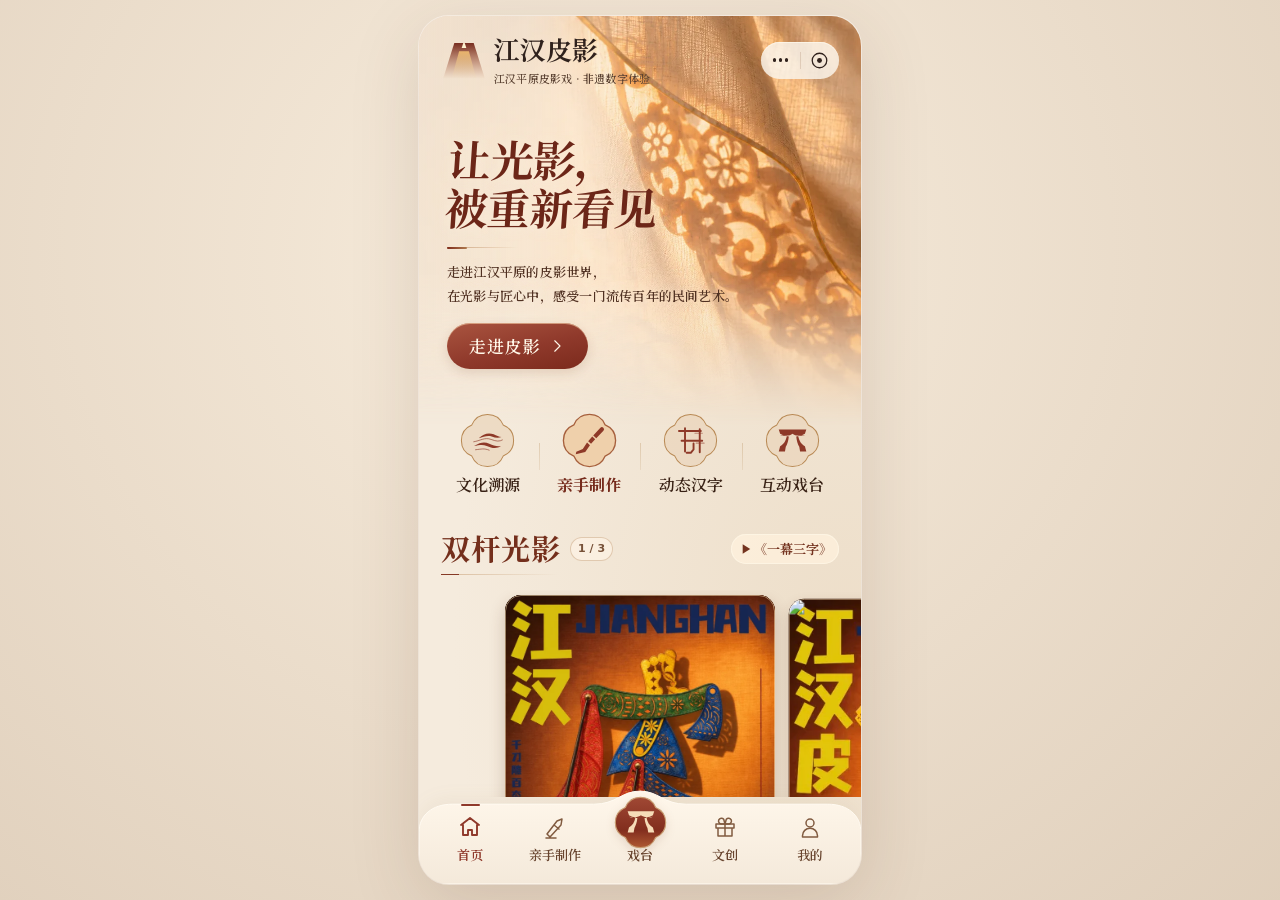
==== commit 02eaeba8: "Deliver the visible landing artwork and type in the opening response" ====
--- a/index.html
+++ b/index.html
@@ -1,5 +1,5 @@
 <!doctype html>
-<html lang="zh-CN" data-build="bd86a8c685">
+<html lang="zh-CN" data-build="40887f8c8f">
 <head>
   <meta charset="utf-8">
   <meta name="viewport" content="width=device-width, initial-scale=1, viewport-fit=cover">
@@ -35,6 +35,18 @@
   font-display: swap;
 }
 
+@font-face {
+  font-family: "Jianghan Opening";
+  src: url("[data-uri]") format("woff2");
+  font-style: normal;
+  font-weight: 200 900;
+  font-display: swap;
+}
+
+.app.is-home, .startup-message {
+  --serif: "Jianghan Opening", "Noto Serif SC", "Songti SC", "STSong", "SimSun", serif;
+}
+
 *, *::before, *::after {box-sizing: border-box}
 html, body {height: 100%; overflow: hidden}
 body {margin: 0; background: #e6d8c5; color: var(--ink); font: 14px/1.55 var(--sans)}
@@ -135,7 +147,7 @@
 .home-hero {position: relative; isolation: isolate; min-height: calc(clamp(293px,44svh,396px) + var(--safe-top))}
 .home-hero::before {
   content: ""; position: absolute; z-index: -2; inset: 0 0 -18px;
-  background: url("assets/home-curtain.webp") center 15% / cover no-repeat;
+  background: url("[data-uri]") center 15% / cover no-repeat;
   mask-image: linear-gradient(#000 62%,transparent 99%);
 }
 .home-hero::after {
@@ -154,6 +166,12 @@
 .hero-enter {min-width: 141px; margin-top: 16px; gap: 15px; padding-inline: 19px; font: 640 17px/1.3 var(--serif); letter-spacing: .05em}
 .hero-enter svg {width: 15px; height: 15px}
 .home-reel {--poster-width: min(64vw,31.5svh,270px); padding-bottom: 7px}
+.poster-slide[data-poster="pi"] .poster-sheet {
+  background: url("[data-uri]") center / contain no-repeat;
+}
+.poster-slide[data-poster="ying"] .poster-sheet {
+  background: url("[data-uri]") center / contain no-repeat;
+}
 .home-reel-heading {
   display: flex; align-items: center; justify-content: space-between; gap: 8px;
   min-height: 48px; padding-bottom: 6px; margin: 0 var(--gutter) 5px;
@@ -2251,6 +2269,7 @@
     return {id,label,image,title,film:'film-'+id};
   });
   let activePoster = homePosters[0].id, homeVideo, finishedPoster;
+  let homeMediaObserver;
   const posterPosition = () => (homePosters.findIndex(poster=>poster.id===activePoster)+1)+' / '+homePosters.length;
   const posterLabel = (id,label) => id===activePoster?'播放'+label+'字动态海报':'查看'+label+'字海报';
   const photoGroups = [['all','全部'],['figure','人物造型'],['group','同台与组合']];
@@ -2295,7 +2314,7 @@
       ['play/characters','type','动态汉字'], ['play','curtain','互动戏台']
     ];
     const slides = homePosters.map(({id,label,image,title}) =>
-      '<div class="poster-slide" data-poster="'+id+'"'+(id===activePoster?' data-current':'')+'><button type="button" class="poster-sheet" data-reel-play="'+id+'" aria-label="'+posterLabel(id,label)+'"><img src="'+asset(image+'-preview.webp')+'" alt="'+title+'" width="1055" height="1491" loading="lazy" decoding="async" fetchpriority="low"></button></div>'
+      '<div class="poster-slide" data-poster="'+id+'"'+(id===activePoster?' data-current':'')+'><button type="button" class="poster-sheet" data-reel-play="'+id+'" aria-label="'+posterLabel(id,label)+'"><img data-home-src="'+asset(image+'-preview.webp')+'" alt="'+title+'" width="1055" height="1491" decoding="async" fetchpriority="low"></button></div>'
     ).join('');
     return '<div class="home-opening"><section class="home-hero" aria-labelledby="home-title"><div class="home-intro">'+
       '<h1 id="home-title">让光影，<br>被重新看见</h1><span class="hero-rule" aria-hidden="true"></span>'+
@@ -2311,7 +2330,7 @@
       '</div><div class="reel-actions"><button type="button" class="reel-play" data-poster-play>'+icon(finishedPoster===activePoster?'history':'play')+'<span>'+(finishedPoster===activePoster?'重播动态':'播放动态')+'</span></button>'+
       personal.favoriteButton('stage/poster/poster-'+activePoster,true)+'</div></div></section>'+
       '<section class="home-explore section"><div class="section-heading rule-heading"><h2>探索江汉</h2>'+
-      goButton('explore','文化溯源 '+icon('next'),'text-button')+'</div>'+photoCover()+'</section>';
+      goButton('explore','文化溯源 '+icon('next'),'text-button')+'</div>'+photoCover(true)+'</section>';
   }
 
   function updatePosterAction() {
@@ -2362,6 +2381,29 @@
     track.dataset.snapTarget = moving&&Math.abs(track.scrollLeft-left)>2 ? id : '';
     setActivePoster(id);
     track.scrollTo({left,behavior:moving?'smooth':'instant'});
+  }
+
+  function connectHomeImages() {
+    const images=[...content.querySelectorAll('[data-home-src]')];
+    const start=image=>{
+      image.src=image.dataset.homeSrc;
+      delete image.dataset.homeSrc;
+    };
+    if (!('IntersectionObserver' in window)) {
+      for (const image of images) {
+        image.loading='lazy';
+        start(image);
+      }
+      return;
+    }
+    homeMediaObserver=new IntersectionObserver((entries,observer)=>{
+      for (const entry of entries) {
+        if (entry.intersectionRatio<.22) continue;
+        observer.unobserve(entry.target);
+        start(entry.target);
+      }
+    },{root:view,rootMargin:'0px 0px 80px',threshold:.22});
+    for (const image of images) homeMediaObserver.observe(image);
   }
 
   function connectPosterTrack() {
@@ -2437,9 +2479,9 @@
       '<span class="explore-card-copy"><span><strong>'+title+'</strong><small>'+copy+'</small></span><span class="explore-arrow">'+icon('next')+'</span></span>','explore-card');
   }
 
-  function photoCover() {
+  function photoCover(defer=false) {
     return goButton('explore/photos','<span class="photo-cover-copy"><strong>影偶实拍</strong><small>'+data.photos.length+' 幅 · 人物造型与同台</small></span>'+
-      '<img src="'+photoThumb('three-poses')+'" alt="" loading="lazy" decoding="async"><span class="explore-arrow">'+icon('next')+'</span>','photo-cover');
+      '<img '+(defer?'data-home-src':'src')+'="'+photoThumb('three-poses')+'" alt="" loading="lazy" decoding="async"><span class="explore-arrow">'+icon('next')+'</span>','photo-cover');
   }
 
   function explore() {
@@ -2869,7 +2911,7 @@
       if (config.camera) frame.allow = "camera 'self'; autoplay 'self'; fullscreen 'self'";
       frame.className = 'experience';
       const frameUrl=new URL('experience/'+config.url,location.href);
-      frameUrl.searchParams.set("v","bd86a8c685");
+      frameUrl.searchParams.set("v","40887f8c8f");
       frame.src=frameUrl.href;
       if (keepStage) {
         stageFrame = frame;
@@ -2898,6 +2940,8 @@
     personal.track(next);
     frame = null;
     clearTimeout(frameTimer);
+    homeMediaObserver?.disconnect();
+    homeMediaObserver=null;
     stopHomeVideo();
     if (next!=='play') showStage(false);
     content.replaceChildren();
@@ -2941,7 +2985,10 @@
     else if (tab==='shop') content.innerHTML=product(id,variant);
     else if (sub==='watch') content.innerHTML=watch(id);
     else if (sub==='poster') content.innerHTML=poster(id);
-    if (next==='stage') connectPosterTrack();
+    if (next==='stage') {
+      connectPosterTrack();
+      connectHomeImages();
+    }
     view.scrollTop = restore?(scrollPositions.get(next)||0):0;
     animatePage(previous,next);
   }
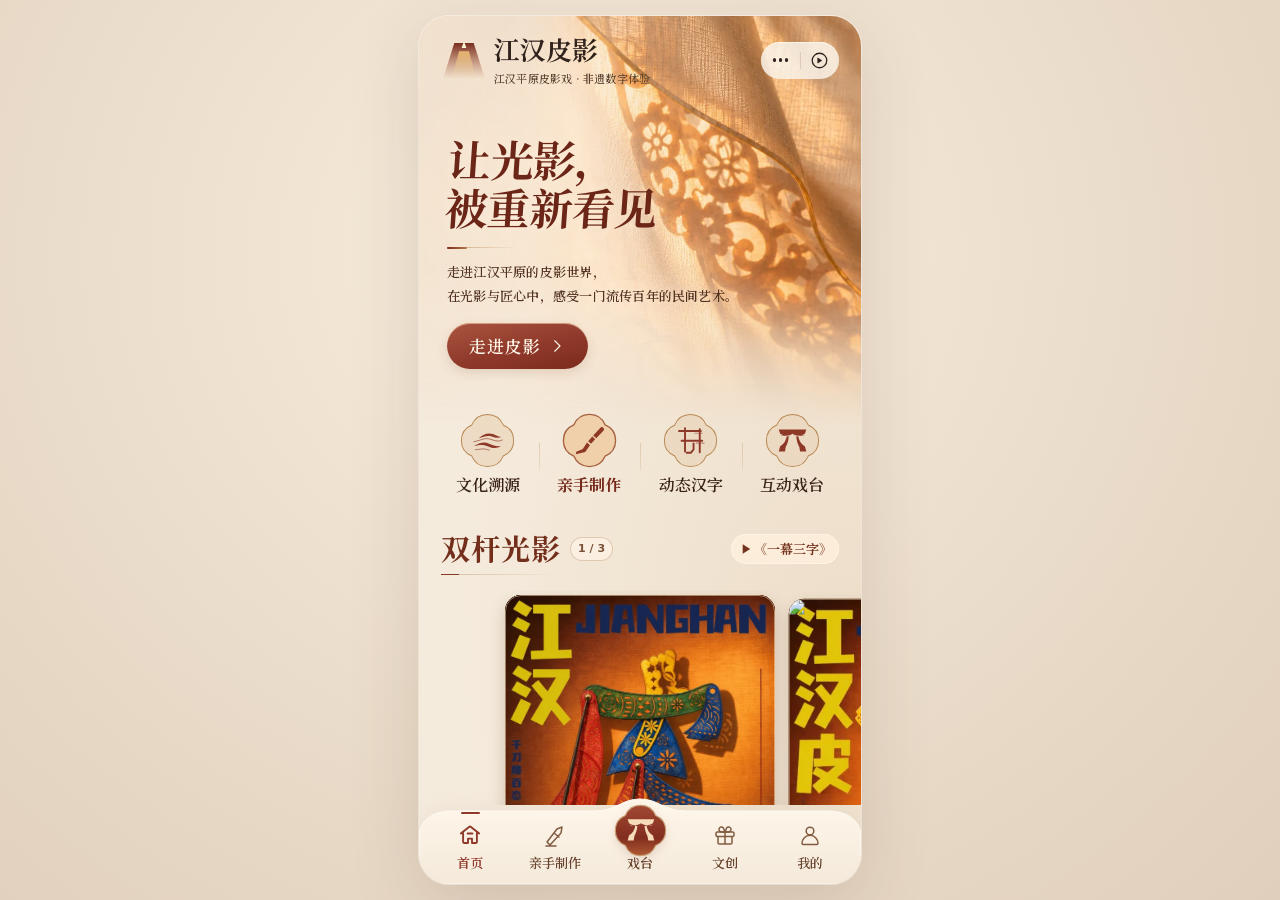
==== commit 84f52207: "Update Jianghan heritage and craft photographs" ====
--- a/index.html
+++ b/index.html
@@ -1,5 +1,5 @@
 <!doctype html>
-<html lang="zh-CN" data-build="40887f8c8f">
+<html lang="zh-CN" data-build="3b60c5b27e">
 <head>
   <meta charset="utf-8">
   <meta name="viewport" content="width=device-width, initial-scale=1, viewport-fit=cover">
@@ -22,9 +22,14 @@
   --serif: "Jianghan Serif", "Noto Serif SC", "Songti SC", "STSong", "SimSun", serif;
   --sans: "PingFang SC", "Microsoft YaHei", system-ui, sans-serif;
   --gutter: clamp(16px, 5vw, 24px);
-  --safe-top: env(safe-area-inset-top, 0px);
+  --safe-top: max(env(safe-area-inset-top, 0px), var(--wechat-top-overlap, 0px));
+  --safe-left: env(safe-area-inset-left, 0px);
+  --safe-right: env(safe-area-inset-right, 0px);
+  --mobile-heading-room: 0px;
+  --header-inset: max(var(--safe-top), var(--mobile-heading-room));
   --safe-bottom: env(safe-area-inset-bottom, 0px);
-  --bottom-gap: 21px;
+  --bottom-gap: 13px;
+  --tab-height: 79px;
 }
 
 @font-face {
@@ -43,8 +48,25 @@
   font-display: swap;
 }
 
+@font-face {
+  font-family: "Jianghan Shop";
+  src: url("assets/jianghan-shop.woff2") format("woff2");
+  font-style: normal;
+  font-weight: 200 900;
+  font-display: swap;
+}
+
+.app.is-shop {
+  --serif: "Jianghan Shop", "Noto Serif SC", "Songti SC", "STSong", "SimSun", serif;
+}
+
 .app.is-home, .startup-message {
   --serif: "Jianghan Opening", "Noto Serif SC", "Songti SC", "STSong", "SimSun", serif;
+}
+
+@media (max-width: 599px) and (orientation: portrait) {
+  /* Keep the same heading spacing in rectangular phone previews. */
+  :root:not([data-wechat-host]) {--mobile-heading-room: clamp(29px, 10vw, 41px)}
 }
 
 *, *::before, *::after {box-sizing: border-box}
@@ -80,7 +102,21 @@
 .view {position: relative; grid-row: 2; min-height: 0; overflow: auto; overscroll-behavior: contain; scrollbar-width: none}
 #view-content {display: contents}
 .view::-webkit-scrollbar, .category-tabs::-webkit-scrollbar {display: none}
-.is-home .view {grid-row: 1 / 3}
+.is-home {
+  --home-brand-pad: 18px;
+  --home-intro-top: clamp(98px,13.2svh,124px);
+  --home-intro-gap: 22px;
+}
+.is-home .view {grid-row: 1 / 3; scroll-padding-top: calc(var(--home-header-height, 0px) + 8px)}
+.header-inset-measure {
+  position: absolute;
+  top: 0;
+  left: 0;
+  width: 0;
+  height: var(--header-inset);
+  visibility: hidden;
+  pointer-events: none;
+}
 .in-experience .view {overflow: hidden}
 .topbar {
   position: relative;
@@ -89,8 +125,8 @@
   display: grid;
   grid-template-columns: 44px minmax(0,1fr) 44px;
   align-items: center;
-  min-height: calc(53px + var(--safe-top));
-  padding: var(--safe-top) 12px 0;
+  min-height: calc(53px + var(--header-inset));
+  padding: var(--header-inset) max(var(--gutter), var(--safe-right)) 0 max(var(--gutter), var(--safe-left));
   color: var(--ink);
   border-bottom: 1px solid #b8875d22;
   background: #f8eedfcf;
@@ -101,7 +137,8 @@
   display: flex;
   justify-content: space-between;
   gap: 6px;
-  padding: calc(var(--safe-top) + 18px) var(--gutter) 8px;
+  padding-top: max(calc(var(--safe-top) + 4px), calc(var(--home-brand-pad) + var(--mobile-heading-room)));
+  padding-bottom: 8px;
   transition: background-color .2s, border-color .2s;
   background: transparent;
   border-color: transparent;
@@ -109,8 +146,9 @@
 .is-home.home-scrolled .topbar {background: #f8eedff0; backdrop-filter: blur(16px); border-color: #b8875d22}
 .brand-button {display: inline-flex; align-items: center; gap: 7px; text-align: left; min-height: 47px; min-width: 0}
 .brand-button .brand-mark {width: clamp(34px, 10vw, 46px); height: auto; align-self: center}
+.brand-button > span {min-width: 0}
 .brand-button strong {font: 650 clamp(19px, 5.6vw, 26px)/1.12 var(--serif); white-space: nowrap}
-.brand-button small {display: block; margin-top: 4px; font: 500 clamp(8px, 2.57vw, 11px)/1.4 var(--serif); white-space: nowrap; color: #594031; letter-spacing: .018em}
+.brand-button small {display: block; margin-top: 4px; font: 500 clamp(8px, 2.57vw, 11px)/1.4 var(--serif); text-wrap: pretty; color: #594031; letter-spacing: .018em}
 .home-tools {position: relative; flex: none}
 .tool-capsule {display: flex; align-items: center; min-height: 37px; background: #fbf4e9d9; border-radius: 100px; box-shadow: inset 0 1px 0 #fff9edb3}
 .tool-capsule button {display: grid; place-items: center; width: 39px; height: 37px}
@@ -144,7 +182,7 @@
 .startup-retry {visibility: hidden; animation: startup-retry-visible 0s 7s forwards}
 @keyframes startup-retry-visible {to {visibility: visible}}
 
-.home-hero {position: relative; isolation: isolate; min-height: calc(clamp(293px,44svh,396px) + var(--safe-top))}
+.home-hero {position: relative; isolation: isolate; min-height: clamp(293px,44svh,396px)}
 .home-hero::before {
   content: ""; position: absolute; z-index: -2; inset: 0 0 -18px;
   background: url("[data-uri]") center 15% / cover no-repeat;
@@ -155,7 +193,10 @@
   background: linear-gradient(90deg,#f7ecda8c,#f9eddd22 64%,transparent 84%);
   mask-image: linear-gradient(#000 75%,transparent);
 }
-.home-intro {padding: calc(clamp(98px,13.2svh,124px) + var(--safe-top)) calc(var(--gutter) + 6px) 25px}
+.home-intro {
+  padding: max(var(--home-intro-top), calc(var(--home-header-height, 0px) + var(--home-intro-gap)))
+    max(calc(var(--gutter) + 6px),var(--safe-right)) 25px max(calc(var(--gutter) + 6px),var(--safe-left));
+}
 .home-intro h1 {
   transform: skewX(-4deg); transform-origin: left; color: #6c2618;
   font: 680 clamp(32px,9.5vw,43px)/1.12 var(--serif); letter-spacing: -.018em;
@@ -252,7 +293,15 @@
 }
 .text-button {display: inline-flex; align-items: center; justify-content: center; gap: 4px; min-height: 44px; font: 500 13px/1.45 var(--serif); color: #714b33}
 .text-button svg {width: 15px; height: 15px}
-.tabbar {position: relative; z-index: 3; grid-row: 3; display: grid; grid-template-columns: repeat(5,minmax(0,1fr)); height: calc(85px + var(--safe-bottom)); padding: 7px 9px calc(var(--bottom-gap) + var(--safe-bottom))}
+.tabbar {
+  position: relative;
+  z-index: 3;
+  grid-row: 3;
+  display: grid;
+  grid-template-columns: repeat(5,minmax(0,1fr));
+  height: calc(var(--tab-height) + var(--safe-bottom));
+  padding: 7px 9px calc(var(--bottom-gap) + var(--safe-bottom));
+}
 .nav-surface {position: absolute; z-index: -1; inset: -7px 0 0; width: 100%; height: calc(100% + 7px); overflow: visible; filter: drop-shadow(0 -4px 9px #866b4610); pointer-events: none}
 .nav-surface path {fill: #f8eee1; stroke: #fff9ed; stroke-width: 1px; vector-effect: non-scaling-stroke}
 .nav-tab {position: relative; display: flex; flex-direction: column; align-items: center; justify-content: flex-end; gap: 4px; padding-bottom: 1px; min-height: 0; font: 600 13px/1.16 var(--serif); color: #68442e}
@@ -289,7 +338,7 @@
 .row-copy small {margin-top: 1px; color: var(--muted); font-size: 11.5px}
 .action-row > svg {width: 16px; height: 16px; color: #a15e3c}
 .heritage-card {margin: 0 var(--gutter) 14px; border-radius: 16px; overflow: hidden; background: var(--surface); box-shadow: var(--shadow)}
-.heritage-card > img {display: block; width: 100%; height: clamp(151px, 42vw, 208px); object-fit: cover; object-position: 74% 50%}
+.heritage-card > img {display: block; width: 100%; height: clamp(151px, 42vw, 208px); object-fit: cover; object-position: 50% 63%}
 .heritage-card > div {padding: 13px 15px 16px}
 .heritage-card h2 {color: var(--red); font-size: 20px}
 .heritage-card p {margin-top: 3px; font-size: 12px; color: var(--muted); line-height: 1.65}
@@ -393,8 +442,9 @@
 .empty-bag {display: grid; justify-items: center; gap: 15px; padding: 31px 16px}
 .empty-bag > svg {width: 46px; height: 46px; color: var(--gold)}
 
-.is-explore .view {
-  background: linear-gradient(180deg,#fff4e61f 0%,var(--paper) 280px) no-repeat, url("assets/home-curtain.webp") right top / 100% auto no-repeat;
+.app.is-explore {
+  background: linear-gradient(180deg,#fff4e61f 0%,var(--paper) calc(280px + var(--header-inset))) no-repeat,
+    url("assets/home-curtain.webp") right top / 100% auto no-repeat, var(--paper);
 }
 .is-explore .page-heading p {font-family: var(--serif); font-weight: 535}
 .heritage-card {border: 1px solid #fff7e9dc; border-radius: 19px; box-shadow: 0 5px 16px #72422917}
@@ -411,6 +461,8 @@
   background: #fcf2e3; box-shadow: 0 4px 14px #8d60321a;
 }
 .explore-card > img {display: block; width: 100%; aspect-ratio: 1.56; object-fit: cover; object-position: 59% 45%; background: #dcb98b}
+.explore-card[data-go="explore/stagecraft"] > img {object-position: center top}
+.explore-card[data-go="explore/process"] > img {object-position: 85% center}
 .explore-card-copy {display: grid; grid-template-columns: minmax(0,1fr) auto; gap: 3px; align-items: center; width: 100%; padding: 8px 9px; min-height: 58px}
 .explore-card-copy strong,.explore-card-copy small,.photo-cover strong,.photo-cover small {display: block; font-family: var(--serif)}
 .explore-card-copy strong {font-size: clamp(13px,4vw,17px); line-height: 1.35; font-weight: 670}
@@ -432,7 +484,7 @@
 .photo-cover > img {width: 44%; height: 70px; object-fit: contain; mix-blend-mode: multiply; opacity: .98}
 .photo-cover .explore-arrow {width: 20px}
 .heritage-banner {display: block; width: calc(100% - 2 * var(--gutter)); height: clamp(140px,40vw,190px); object-fit: cover; border-radius: 17px; margin: 0 var(--gutter) 14px}
-.process-banner {object-position: 62% center}
+.process-banner {object-position: center 28%}
 .heritage-notes {
   margin: 0 var(--gutter) 14px; padding: 7px 14px; border-radius: 17px;
   border: 1px solid #fff8ed; background: #fbf1e4e6; box-shadow: var(--shadow);
@@ -482,20 +534,21 @@
 .media-heading {display: flex; align-items: center; justify-content: space-between; padding: 0 2px 4px; font: 650 17px var(--serif)}
 .media-heading .icon-button {font-size: 25px}
 @media (max-width: 355px) {
-  .is-home .topbar {padding-top: calc(var(--safe-top) + 12px)}
+  .is-home {--home-brand-pad: 12px}
   .tool-capsule button {width: 34px}
   .nav-tab {font-size: 12px}
 }
 @media (max-height: 725px) {
-  .is-home .topbar {padding-top: calc(var(--safe-top) + 8px); padding-bottom: 6px}
-  .home-hero {min-height: calc(clamp(269px,42svh,301px) + var(--safe-top))}
-  .home-intro {padding: calc(clamp(79px,12.2svh,92px) + var(--safe-top)) var(--gutter) 17px}
+  .is-home {--home-brand-pad: 8px; --home-intro-top: clamp(79px,12.2svh,92px); --home-intro-gap: 16px}
+  .is-home .topbar {padding-bottom: 6px}
+  .home-hero {min-height: clamp(269px,42svh,301px)}
+  .home-intro {padding-inline: max(var(--gutter),var(--safe-left)) max(var(--gutter),var(--safe-right)); padding-bottom: 17px}
   .home-intro h1 {font-size: clamp(30px,8.8vw,38px)}
   .hero-rule {margin: 12px 0 8px}
   .hero-enter {margin-top: 11px}
   .home-reel {--poster-width: min(66vw,30.5svh,236px)}
   .shortcut {min-height: 75px}
-  .tabbar {height: calc(79px + var(--safe-bottom))}
+  .tabbar {--tab-height: 73px}
   .nav-stage .seal {width: 49px}
   .nav-stage .tab-icon {height: 40px}
 }
@@ -529,15 +582,15 @@
 .mobile-maker:not(.show-import) body {background: transparent; color: var(--craft-ink); min-height: 100dvh}
 .app.craft-flow .topbar {
   grid-template-columns: 44px minmax(0,1fr) minmax(44px, max-content);
-  min-height: calc(62px + var(--safe-top));
-  padding: calc(6px + var(--safe-top)) var(--craft-gap) 0;
+  min-height: calc(62px + var(--header-inset));
+  padding-top: calc(6px + var(--header-inset));
   color: var(--craft-cinnabar);
   border: 0; background: transparent;
 }
 .app.craft-flow .view {color: var(--craft-ink)}
 .app.craft-work .topbar {display: none}
 .app.craft-work .view {grid-row: 1 / 3}
-.app.craft-work .experience {inset: var(--safe-top) 0 auto; height: calc(100% - var(--safe-top) - var(--safe-bottom))}
+.app.craft-work .experience {inset: 0 0 auto; height: calc(100% - var(--safe-bottom))}
 .craft-back {
   display: inline-grid; place-items: center; width: 42px; height: 42px; flex: none; padding: 0;
   border: 1px solid #fff9edcf; border-radius: 50%; background: #fff1ddbb; color: var(--craft-cinnabar);
@@ -579,7 +632,27 @@
 .craft-hero-card {
   display: flex; flex-direction: column; align-items: center; min-height: clamp(225px,35svh,307px);
   margin-bottom: 11px; padding: 17px 16px 12px;
-  background: linear-gradient(85deg,#fff5e3c9, #fae6c73b 60%,transparent 88%),url("assets/craft-hero.webp") 58% center / cover;
+  isolation: isolate;
+  background: linear-gradient(135deg, #fff4e1, #f3d6ad);
+}
+.craft-hero-photo {
+  position: absolute;
+  inset: 0 0 0 auto;
+  z-index: -2;
+  width: 78%;
+  height: 100%;
+  object-fit: cover;
+  object-position: 12% center;
+  mask-image: linear-gradient(90deg, transparent, #000 33%);
+}
+.craft-hero-card::before {
+  content: "";
+  position: absolute;
+  inset: 0;
+  z-index: -1;
+  pointer-events: none;
+  background: linear-gradient(90deg, #fff3df 0%, #fff2dfed 30%, #fff2dec0 40%, #f5ddb83d 56%, transparent 71%),
+    linear-gradient(0deg, #f3d2a8 0%, #f2d1a880 18%, transparent 43%);
 }
 .craft-hero-card > div {position:relative; z-index:1; align-self:stretch; margin-bottom:12px}
 .craft-hero-card h1 {margin:0; font: 720 clamp(27px,8.6vw,39px)/1.15 var(--craft-serif); color: var(--craft-cinnabar); transform: skewX(-4deg); transform-origin:left}
@@ -630,11 +703,15 @@
 .craft-intro p {margin:5px 0 0; font:520 clamp(11.5px,3.42vw,14px)/1.5 var(--craft-serif); color:#674126}
 .craft-step-strip {margin:0 0 12px; padding:0 2px}
 .leather-preview {
-  display:grid; place-items:center; position:relative; height:clamp(174px,31svh,272px); margin-bottom:7px; overflow:hidden; border-radius:18px;
+  display:grid; grid-template-rows:minmax(0,1fr); place-items:center; position:relative;
+  height:clamp(174px,31svh,272px); min-width:0; padding:10px 16px 38px; margin-bottom:7px; overflow:hidden; border-radius:18px;
   background:radial-gradient(ellipse at 47% 44%,#ffebc67a,#edc99e31 57%,#b7783463),url("assets/craft-paper.webp") center / cover;
   border:1px solid #d9a8769e; box-shadow:inset 0 0 0 2px #fff3dbb1, 0 4px 12px #b37a3418;
 }
-.leather-preview img {display:block; width:87%; height:calc(90% - 24px); max-height:calc(100% - 32px); object-fit:contain; filter:drop-shadow(6px 10px 6px #8e4f3665); transform:rotate(-5deg)}
+.leather-preview img {
+  display:block; width:auto; height:100%; min-width:0; min-height:0; max-width:100%; max-height:100%;
+  object-fit:contain; object-position:center; filter:drop-shadow(6px 10px 6px #8e4f3665); transform:rotate(-5deg) scale(.94);
+}
 .leather-preview > span {position:absolute; inset:auto auto 8px; padding:3px 10px; border:1px solid #fffae1b0; border-radius:20px; background:#fcf0d9e0; color:#714626; font:600 11px/1.3 var(--craft-serif)}
 .leather-options {display:grid; grid-template-columns:repeat(3,minmax(0,1fr)); gap:7px; margin:0 0 13px}
 .leather-option {display:grid; justify-items:center; min-width:0; gap:2px; color:#613926}
@@ -667,7 +744,12 @@
 .mobile-maker #editor.mobile-step {display:flex; flex-direction:column; margin:0; padding:0; width:100%; max-width:none; min-height:100dvh; height:auto; overflow:visible; font-family:var(--craft-serif)}
 .mobile-maker #editor.mobile-step[hidden] {display:none !important}
 .mobile-maker .mobile-step :is(#workflow,.editor-head,#scene-hud,.next-block,#expand-scene) {display:none !important}
-.craft-inner-nav {display:flex; gap:12px; align-items:center; position:relative; min-height:56px; padding:7px var(--craft-gap) 4px; color:var(--craft-ink)}
+.mobile-maker {--editor-safe-top: var(--frame-top-inset, env(safe-area-inset-top,0px))}
+.craft-inner-nav {
+  display:flex; gap:12px; align-items:center; position:relative;
+  min-height:calc(56px + var(--editor-safe-top)); padding:calc(7px + var(--editor-safe-top)) var(--craft-gap) 4px;
+  color:var(--craft-ink);
+}
 .craft-inner-nav strong {font:690 17px/1.22 var(--craft-serif)}
 .craft-inner-nav small {display:block; color:#734d32; font:530 11px/1.35 var(--craft-serif)}
 .craft-inner-nav .craft-back {width:39px; height:39px}
@@ -690,7 +772,7 @@
 .mobile-maker .mobile-step .canvas-top > span:first-child {color:#774122; font-weight:630}
 .mobile-maker .mobile-step .canvas-bottom #transparency {min-height:34px; color:#824023; font:630 10px/1.3 var(--craft-serif); white-space:nowrap}
 .mobile-maker .mobile-step .canvas-wrap {
-  position:relative; display:block; flex:none; width:100%; min-height:0; max-height:none; height:clamp(195px,31svh,311px);
+  position:relative; display:block; flex:none; width:100%; min-height:0; max-height:none; height:clamp(195px,calc(31svh - var(--editor-safe-top)),311px);
   overflow:hidden; background:radial-gradient(ellipse at 52% 40%,#fff0d7aa,#f5d4a94d 62%,#dbac7699), url("assets/craft-paper.webp") center / cover;
 }
 .mobile-maker .mobile-step .canvas-wrap.checker {background-color:#f0d8b7;background-image:conic-gradient(#e6c6a390 25%,transparent 0 50%,#e6c6a390 0 75%,transparent 0);background-size:18px 18px}
@@ -797,18 +879,28 @@
   .craft-step-strip {margin-bottom:7px}
   .craft-editor-head .craft-step-strip {margin-bottom:6px}
   .craft-intro {margin-bottom:6px}
-  .craft-inner-nav {min-height:47px; padding-top:5px}
+  .craft-inner-nav {min-height:calc(47px + var(--editor-safe-top)); padding-top:calc(5px + var(--editor-safe-top))}
   .craft-hero-card {min-height:207px}
   .craft-footer {padding-top:8px}
 }
 
-.app.craft-work:not(.in-detail) .experience {height:calc(100% - var(--safe-top))}
+.app.craft-work:not(.in-detail) .experience {height:100%}
 .mobile-maker .mobile-step[data-mobile-stage=perform] .craft-inner-nav {z-index:6;padding-bottom:8px}
 .mobile-maker .mobile-step[data-mobile-stage=perform] .craft-inner-nav strong {display:block;font-size:clamp(21px,6.3vw,28px);color:var(--craft-cinnabar)}
 .mobile-maker .mobile-step[data-mobile-stage=perform] .workspace {gap:0;margin-inline:0}
 .mobile-maker .mobile-step[data-mobile-stage=perform] .canvas-panel {border:0;border-radius:0;box-shadow:none;background:transparent}
 .mobile-maker .mobile-step[data-mobile-stage=perform] :is(.canvas-top,.canvas-bottom,.part-rail,.tools,.mobile-canvas-tools) {display:none !important}
-.mobile-maker .mobile-step[data-mobile-stage=perform] .canvas-wrap {height:clamp(195px,43.8svh,431px);border-radius:0;background:transparent}
+.mobile-maker .mobile-step[data-mobile-stage=perform] {
+  --stage-header-base: clamp(61px,12.1svh,111px);
+  --stage-header-pad: max(clamp(10px,2.15svh,22px), calc(var(--editor-safe-top) + 4px));
+  --stage-header-size: max(var(--stage-header-base), calc(var(--stage-header-pad) + 52px));
+  --stage-canvas-size: clamp(195px,43.8svh,431px);
+}
+.mobile-maker .mobile-step[data-mobile-stage=perform] .canvas-wrap {
+  height:max(194px,calc(var(--stage-canvas-size) + var(--stage-header-base) - var(--stage-header-size)));
+  border-radius:0;
+  background:transparent;
+}
 .theatre-overlay {position:absolute;inset:0;z-index:3;pointer-events:none}
 .theatre-rail {
   display:grid;gap:1px;padding:3px;z-index:3;position:absolute;top:53%;transform:translateY(-50%);
@@ -884,7 +976,7 @@
 @keyframes theatre-options-in {from {opacity:.4;translate:0 -5px} to {opacity:1;translate:0 0}}
 @keyframes recording-pulse {to {filter:brightness(1.26)}}
 @media(max-height:710px) {
-  .mobile-maker .mobile-step[data-mobile-stage=perform] .canvas-wrap {height:clamp(190px,43.8svh,280px)}
+  .mobile-maker .mobile-step[data-mobile-stage=perform] {--stage-canvas-size: clamp(194px,43.8svh,280px)}
   .theatre-work-area {gap:5px}
 }
 
@@ -901,8 +993,28 @@
 /* The controls float above a single full-screen theatre photograph. */
 .mobile-maker #editor.mobile-step[data-mobile-stage=perform] {position:relative;isolation:isolate;background:none;}
 .theatre-backdrop {position:absolute;z-index:-1;inset:0;display:block;width:100%;height:100%;object-fit:fill;pointer-events:none;transition:filter .35s ease;}
-.mobile-maker .mobile-step[data-mobile-stage=perform] .craft-inner-nav {min-height:clamp(61px,12.1svh,111px);align-items:flex-start;padding-top:clamp(10px,2.15svh,22px);background:transparent;}
-.mobile-maker .mobile-step[data-mobile-stage=perform] .craft-inner-nav > span {margin-top:1px;}
+.mobile-maker .mobile-step[data-mobile-stage=perform] .craft-inner-nav {
+  min-height:var(--stage-header-size);
+  align-items:flex-start;
+  padding-top:var(--stage-header-pad);
+  background:transparent;
+}
+.mobile-maker .mobile-step[data-mobile-stage=perform] .craft-inner-nav > span {margin-top:1px;min-width:0}
+.mobile-maker:not(.camera-room) .mobile-step[data-mobile-stage=perform] .craft-inner-nav > span {
+  position:relative;
+  isolation:isolate;
+  flex:0 1 auto;
+  margin-inline-end:auto;
+  text-shadow:0 1px 2px #fff2db,0 0 7px #fff2dbbf;
+}
+.mobile-maker:not(.camera-room) .mobile-step[data-mobile-stage=perform] .craft-inner-nav > span::before {
+  content:"";
+  position:absolute;
+  z-index:-1;
+  inset:-16px -24px -16px -24px;
+  pointer-events:none;
+  background:radial-gradient(ellipse closest-side at 50% 57%, #fff3dce6 5%, #fff0dba6 51%, #fff0db3d 77%, #fff0db00 100%);
+}
 .mobile-maker .mobile-step[data-mobile-stage=perform] .theatre-more {background:#ffefdcce;backdrop-filter:blur(8px);}
 .theatre-rail {border-radius:19px;}
 .stage-toggle {background:#f9e8d1ec;backdrop-filter:blur(8px);}
@@ -957,7 +1069,8 @@
 .camera-room .theatre-backdrop {z-index:0;opacity:.98}
 .camera-room .mobile-step[data-mobile-stage=perform] :is(.workspace,.theatre-footer) {position:relative;z-index:1}
 .camera-room.mobile-maker .mobile-step[data-mobile-stage=perform] .craft-inner-nav {
-  min-height:calc(69px + env(safe-area-inset-top,0px));padding:13px var(--craft-gap) 8px;
+  min-height:max(69px, calc(var(--editor-safe-top) + 56px));
+  padding-top:max(13px, calc(var(--editor-safe-top) + 4px));
 }
 .camera-room.mobile-maker .mobile-step[data-mobile-stage=perform] .craft-inner-nav strong {color:#feeacc}
 .camera-room .craft-inner-nav small {color:#e6bb8b}
@@ -1190,7 +1303,6 @@
   --ink: #30221d;
 }
 
-.app:not(.is-home) .topbar {padding-inline: var(--gutter)}
 .app .sub-title {font-weight: 690; color: #553324}
 
 .app .craft-back,
@@ -1267,20 +1379,49 @@
 .app :is(.heritage-card, .product-card, .photo-tile) {overflow: hidden}
 .app :is(.photo-tile-image, .product-card-text) {border-top: 1px solid #b58a6029}
 
-.app .tabbar {
-  --tab-height: 87px;
-  height: calc(var(--tab-height) + var(--safe-bottom));
-}
 .nav-surface path {fill: url(#nav-paper); stroke: #fffaf1}
 .nav-tab {transition: color .185s, scale .185s var(--ui-ease)}
 .nav-tab[aria-current], .nav-tab[aria-current] .tab-icon > svg {color: var(--ui-clay)}
-.nav-tab .tab-icon > svg, .nav-stage .seal {transition: color .185s, translate .185s var(--ui-ease), filter .185s}
+.nav-tab .tab-icon > svg, .nav-stage .seal {transition: color .185s, translate .185s var(--ui-ease), stroke-width .185s, filter .185s}
 .nav-stage .seal {color: #f6dcb8}
 .nav-stage[aria-current] .seal {color: #fff8e8; translate: 0 -1px}
 .nav-stage[aria-current] .seal-shape {stroke: #f6d4a3}
-.tab-marker {transition: transform .205s var(--ui-ease), translate .185s var(--ui-ease)}
+.tab-marker {transition: transform .21s var(--ui-ease), opacity .16s var(--ui-ease)}
 .tab-marker::before {background: var(--ui-clay); box-shadow: 0 1px 0 #fff9eb}
-.tabbar.stage-selected .tab-marker {translate: 0 calc(var(--tab-height) - var(--bottom-gap) - 4px)}
+.tabbar.stage-selected .tab-marker {opacity: 0}
+.nav-stage::after {
+  content: "";
+  position: absolute;
+  bottom: -4px;
+  left: calc(50% - 9.5px);
+  width: 19px;
+  height: 2px;
+  border-radius: 2px;
+  background: var(--ui-clay);
+  opacity: 0;
+  scale: .75 1;
+  pointer-events: none;
+  transition: opacity .16s var(--ui-ease), scale .2s var(--ui-ease);
+}
+.nav-stage[aria-current]::after {opacity: 1; scale: 1}
+
+.home-menu:not([hidden]) {
+  transform-origin: top right;
+  animation: home-menu-in .17s var(--ui-ease) both;
+}
+@keyframes home-menu-in {
+  from {opacity: 0; transform: translateY(-4px) scale(.98)}
+  to {opacity: 1; transform: translateY(0) scale(1)}
+}
+.app :is(.shortcut .seal, .profile-favorite svg, .product-card-text > svg, .profile-tool-next),
+.mobile-maker .theatre-entry > svg:last-child {
+  transition: translate .19s var(--ui-ease), scale .19s var(--ui-ease), fill .17s;
+}
+.app .shortcut:active .seal {translate: 0 2px}
+.app .profile-favorite:not([aria-pressed=true]) svg {fill: transparent}
+.app .profile-favorite:active svg {scale: .9}
+.app :is(.product-card:active .product-card-text > svg, .profile-tool:active .profile-tool-next),
+.mobile-maker .theatre-entry:active > svg:last-child {translate: 2px 0}
 
 .home-intro {text-shadow: 0 1px 14px #fff2e2a1}
 .shortcut[data-go=make] {color: var(--red); font-weight: 700}
@@ -1335,8 +1476,12 @@
 .app .product-card-text {padding: 8px 24px 8px 11px}
 .app .product-page .row-mark {border: 1px solid #e7c6a3}
 .app .product-bar {background: linear-gradient(#f8eddfec, #f8eddf); border-color: var(--ui-gold-line)}
-.app.is-account .view {
-  background: linear-gradient(160deg, #f9eee0ac, #f5ebdd 57%), url("assets/home-curtain.webp") right top / 100% auto no-repeat;
+.app.is-account {
+  background: linear-gradient(160deg, #f9eee0ac, #f5ebdd 57%), url("assets/home-curtain.webp") right top / 100% auto no-repeat, var(--paper);
+}
+.app:is(.is-account, .is-explore) .topbar {
+  background: linear-gradient(180deg, #f8eedf55, #f8eedf20);
+  border-color: #b8875d15;
 }
 .app .profile-card {
   border-color: var(--ui-cream-edge);
@@ -1390,7 +1535,7 @@
 .app .photo-pages {gap: 6px; flex-wrap: wrap; margin: 6px 0 0}
 .app .media-zoom {min-height: 44px; padding-inline: 9px; font-size: 12px}
 .media-zoom svg {width: 14px; height: 14px}
-.product-image-tools {display: flex; justify-content: center; padding-top: 9px}
+.product-image-tools {display: flex; flex-wrap: wrap; justify-content: center; align-items: center; gap: 8px; padding-top: 9px}
 
 .craft-steps .passed::after {
   width: 12px;
@@ -1452,7 +1597,7 @@
 }
 .theatre-dial[aria-disabled=true] {opacity: .56; cursor: default}
 .mobile-maker #editor.mobile-step.is-result[data-mobile-stage=perform] .canvas-wrap {
-  height: clamp(241px, 37.5svh, 392px);
+  height: max(220px, calc(clamp(241px, 37.5svh, 392px) + var(--stage-header-base) - var(--stage-header-size)));
 }
 .mobile-maker #editor.mobile-step.is-result .theatre-footer {padding-bottom: clamp(23px, 3.4svh, 32px)}
 .theatre-result {
@@ -1485,9 +1630,6 @@
 }
 .camera-actions .craft-primary {min-width: 0}
 
-@media (max-height: 725px) {
-  .app .tabbar {--tab-height: 81px}
-}
 @media (max-width: 355px) {
   .reel-title-group {gap: 5px}
   .reel-position {padding-inline: 5px}
@@ -1505,6 +1647,7 @@
 </head>
 <body>
   <div class="app" id="app">
+    <div class="header-inset-measure" aria-hidden="true"></div>
     <header class="topbar" id="topbar"></header>
     <main class="view" id="view" aria-label="江汉皮影戏">
       <div id="view-content">
@@ -1916,7 +2059,179 @@
       "caption": "对照三个人物抬腿、跨步与展袖的姿态。",
       "image": "photo-three-poses.webp"
     }
-  ]
+  ],
+  "productImages": {
+    "product-magnet-pi.webp": {
+      "card": "product-magnet-pi-card-c59f1a3667.webp",
+      "screen": "product-magnet-pi-screen-a79bd917d7.webp",
+      "preview": "[data-uri]"
+    },
+    "product-magnet-ying.webp": {
+      "card": "product-magnet-ying-card-f5f46605ff.webp",
+      "screen": "product-magnet-ying-screen-5bd9453ae9.webp",
+      "preview": "[data-uri]"
+    },
+    "product-magnet-xi.webp": {
+      "card": "product-magnet-xi-card-378369d2c6.webp",
+      "screen": "product-magnet-xi-screen-40311df7e1.webp",
+      "preview": "[data-uri]"
+    },
+    "product-tote-cover.webp": {
+      "card": "product-tote-cover-card-b5ad3b7826.webp",
+      "screen": "product-tote-cover-screen-8966ca2340.webp",
+      "preview": "[data-uri]"
+    },
+    "product-tote-pi.webp": {
+      "card": "product-tote-pi-card-5a70d06a86.webp",
+      "screen": "product-tote-pi-screen-db7a76287f.webp",
+      "preview": "[data-uri]"
+    },
+    "product-tote-ying.webp": {
+      "card": "product-tote-ying-card-02a15e8f07.webp",
+      "screen": "product-tote-ying-screen-4714c9227a.webp",
+      "preview": "[data-uri]"
+    },
+    "product-phone-cover.webp": {
+      "card": "product-phone-cover-card-be484271bc.webp",
+      "screen": "product-phone-cover-screen-95470d5b5b.webp",
+      "preview": "[data-uri]"
+    },
+    "product-tote-xi.webp": {
+      "card": "product-tote-xi-card-3c84d7beb7.webp",
+      "screen": "product-tote-xi-screen-e413d5263b.webp",
+      "preview": "[data-uri]"
+    },
+    "product-phone-pi.webp": {
+      "card": "product-phone-pi-card-48de721f03.webp",
+      "screen": "product-phone-pi-screen-6d0810c1ba.webp",
+      "preview": "[data-uri]"
+    },
+    "product-phone-ying.webp": {
+      "card": "product-phone-ying-card-65b730fe3b.webp",
+      "screen": "product-phone-ying-screen-433d561f45.webp",
+      "preview": "[data-uri]"
+    },
+    "product-key-pi.webp": {
+      "card": "product-key-pi-card-6cf70596d9.webp",
+      "screen": "product-key-pi-screen-8248a2ec07.webp",
+      "preview": "[data-uri]"
+    },
+    "product-phone-xi.webp": {
+      "card": "product-phone-xi-card-feedc9c940.webp",
+      "screen": "product-phone-xi-screen-8b5a385768.webp",
+      "preview": "[data-uri]"
+    },
+    "product-key-ying.webp": {
+      "card": "product-key-ying-card-5a14617296.webp",
+      "screen": "product-key-ying-screen-3a77ae7ba3.webp",
+      "preview": "[data-uri]"
+    },
+    "product-key-xi.webp": {
+      "card": "product-key-xi-card-dbf7ed673e.webp",
+      "screen": "product-key-xi-screen-fa8892edf0.webp",
+      "preview": "[data-uri]"
+    },
+    "product-bookmark-cover.webp": {
+      "card": "product-bookmark-cover-card-2d4e0af5be.webp",
+      "screen": "product-bookmark-cover-screen-fbf9b62004.webp",
+      "preview": "[data-uri]"
+    },
+    "product-bookmark-set.webp": {
+      "card": "product-bookmark-set-card-67dd22aee6.webp",
+      "screen": "product-bookmark-set-screen-2223b3e911.webp",
+      "preview": "[data-uri]"
+    },
+    "product-bookmark-red-pi.webp": {
+      "card": "product-bookmark-red-pi-card-04703b7ceb.webp",
+      "screen": "product-bookmark-red-pi-screen-fd14af8e1f.webp",
+      "preview": "[data-uri]"
+    },
+    "product-bookmark-red-ying.webp": {
+      "card": "product-bookmark-red-ying-card-364e581e2b.webp",
+      "screen": "product-bookmark-red-ying-screen-28e67b1b27.webp",
+      "preview": "[data-uri]"
+    },
+    "product-bookmark-red-xi.webp": {
+      "card": "product-bookmark-red-xi-card-89cb1f679c.webp",
+      "screen": "product-bookmark-red-xi-screen-19bb16b54a.webp",
+      "preview": "[data-uri]"
+    },
+    "product-bookmark-yellow-pi.webp": {
+      "card": "product-bookmark-yellow-pi-card-3d36c2cf37.webp",
+      "screen": "product-bookmark-yellow-pi-screen-9185710610.webp",
+      "preview": "[data-uri]"
+    },
+    "product-bookmark-yellow-ying.webp": {
+      "card": "product-bookmark-yellow-ying-card-52259f35aa.webp",
+      "screen": "product-bookmark-yellow-ying-screen-52601ed516.webp",
+      "preview": "[data-uri]"
+    },
+    "product-bookmark-yellow-xi.webp": {
+      "card": "product-bookmark-yellow-xi-card-9c7c7e91c9.webp",
+      "screen": "product-bookmark-yellow-xi-screen-c772228448.webp",
+      "preview": "[data-uri]"
+    },
+    "product-stamp-cover.webp": {
+      "card": "product-stamp-cover-card-919adcfec9.webp",
+      "screen": "product-stamp-cover-screen-a47ebae93d.webp",
+      "preview": "[data-uri]"
+    },
+    "product-stamp-pi.webp": {
+      "card": "product-stamp-pi-card-e1725d1e15.webp",
+      "screen": "product-stamp-pi-screen-937cc7edf2.webp",
+      "preview": "[data-uri]"
+    },
+    "product-stamp-ying.webp": {
+      "card": "product-stamp-ying-card-b37c803b8d.webp",
+      "screen": "product-stamp-ying-screen-107c8baefe.webp",
+      "preview": "[data-uri]"
+    },
+    "product-stamp-xi.webp": {
+      "card": "product-stamp-xi-card-0536c6399f.webp",
+      "screen": "product-stamp-xi-screen-c3a1eb3eb6.webp",
+      "preview": "[data-uri]"
+    },
+    "product-sticker-cover.webp": {
+      "card": "product-sticker-cover-card-1af575261c.webp",
+      "screen": "product-sticker-cover-screen-a32f9a2512.webp",
+      "preview": "[data-uri]"
+    },
+    "product-sticker-pi.webp": {
+      "card": "product-sticker-pi-card-73777f765a.webp",
+      "screen": "product-sticker-pi-screen-254359bce7.webp",
+      "preview": "[data-uri]"
+    },
+    "product-cup-cover.webp": {
+      "card": "product-cup-cover-card-35f35348a1.webp",
+      "screen": "product-cup-cover-screen-140347066d.webp",
+      "preview": "[data-uri]"
+    },
+    "product-sticker-ying.webp": {
+      "card": "product-sticker-ying-card-7531c3d0e3.webp",
+      "screen": "product-sticker-ying-screen-2d050b562c.webp",
+      "preview": "[data-uri]"
+    },
+    "product-sticker-xi.webp": {
+      "card": "product-sticker-xi-card-aef1fee545.webp",
+      "screen": "product-sticker-xi-screen-bb37b8b6f8.webp",
+      "preview": "[data-uri]"
+    },
+    "product-cup-pi.webp": {
+      "card": "product-cup-pi-card-43217b3629.webp",
+      "screen": "product-cup-pi-screen-5a526565f5.webp",
+      "preview": "[data-uri]"
+    },
+    "product-cup-ying.webp": {
+      "card": "product-cup-ying-card-421b961530.webp",
+      "screen": "product-cup-ying-screen-4387a88e9f.webp",
+      "preview": "[data-uri]"
+    },
+    "product-cup-xi.webp": {
+      "card": "product-cup-xi-card-8825c0f5a2.webp",
+      "screen": "product-cup-xi-screen-47531220c0.webp",
+      "preview": "[data-uri]"
+    }
+  }
 };
 
 </script>
@@ -2200,6 +2515,14 @@
   const app = $('#app');
   const view = $('#view');
   const content = $('#view-content');
+  const topbar = $('#topbar');
+  const insetMeasure = $('.header-inset-measure');
+  const nativeTop = new URLSearchParams(location.search).get('jhWxTop');
+  // The native page can report zero when its navigation already clears the view.
+  if (nativeTop !== null && /^\d{1,3}$/.test(nativeTop) && Number(nativeTop) < screen.height / 2) {
+    document.documentElement.dataset.wechatHost = '';
+    document.documentElement.style.setProperty('--wechat-top-overlap', Number(nativeTop) + 'px');
+  }
   const glyphs = Object.assign(Object.create(null),Object.fromEntries(data.glyphs.map(glyph => [glyph.id,glyph])));
   const threeFilm = 'stage/watch/film-three';
   const tabs = [
@@ -2207,10 +2530,10 @@
     ['shop','文创','gift'], ['case','我的','profile']
   ];
   const paths = {
-    home:'<path d="m3 10 9-7 9 7M5 10v10h5v-5h4v5h5V10"/>',
-    gift:'<path d="M3 8h18v4H3zM5 12v8h14v-8M12 8v12"/><path d="M12 8H8.6a2.9 2.9 0 1 1 2.1-4.7L12 8Zm0 0h3.4a2.9 2.9 0 1 0-2.1-4.7L12 8Z"/>',
-    profile:'<circle cx="12" cy="7" r="4"/><path d="M4.5 21v-1.3a7.5 7.5 0 0 1 15 0V21z"/>',
-    lens:'<circle cx="12" cy="12" r="8.3"/><circle cx="12" cy="12" r="2.8" fill="currentColor" stroke="none"/>',
+    home:'<path d="M2.8 10.5 11 3.9a1.6 1.6 0 0 1 2 0l8.2 6.6M5.1 10.1v8.6c0 .7.6 1.3 1.3 1.3H10v-4.4h4V20h3.6c.7 0 1.3-.6 1.3-1.3v-8.6M9.6 10.5h4.8"/>',
+    gift:'<rect x="3" y="8" width="18" height="4.6" rx="1.35"/><path d="M5 12.6v6.1A1.3 1.3 0 0 0 6.3 20h11.4a1.3 1.3 0 0 0 1.3-1.3v-6.1M12 8v12M12 8H8.5a2.5 2.5 0 1 1 1.8-4.2L12 8Zm0 0h3.5a2.5 2.5 0 1 0-1.8-4.2L12 8Z"/>',
+    profile:'<circle cx="12" cy="7" r="3.85"/><path d="M5.1 20.5c-.7 0-1.1-.5-1.1-1.15a8 8 0 0 1 16 0c0 .65-.4 1.15-1.1 1.15Z"/>',
+    lens:'<circle cx="12" cy="12" r="8.3"/><path d="M10.3 8.9a.45.45 0 0 0-.7.4v5.4a.45.45 0 0 0 .7.4l4.4-2.7a.47.47 0 0 0 0-.8Z" fill="currentColor" stroke="none"/>',
     river:'<path fill="currentColor" stroke="none" d="M2.2 15.9c5.1-2.8 7.6-3.2 11.1-1.5 3 1.5 5.9 2.2 8.5 1.6-3.3 2.2-6.5 1.6-10.4-.1-3-1.3-5.8-.6-9.2.1Zm3.4-5.6C9 7.1 12.7 6 16.5 7.5c2 .9 3.8 1.9 5.6 1.9-2.4.9-4.6.5-7.1-.4-2.8-.9-5.9 0-9.4 1.3Z"/><path d="M2 12.9c4.5-.6 7.8-3.5 12.6-1.7 3.9 1.5 6 1.6 8.2.4M3.3 18.7c4.5-.5 6.1-1.2 9.9.3" stroke-width=".7" opacity=".65"/>',
     chisel:'<path fill="currentColor" stroke="none" d="m14.7 8.3 5.2-5.5a1.5 1.5 0 0 1 2.2 2.1l-5.2 5.5zM11 12.5l3-3.4 2.1 2-3 3.3zM2.4 20.2l4.7-2.1 3.1-4.6 2.1 2-3.4 4.8L2 22z"/>',
     type:'<path d="M3.6 5.1h15.9M5.5 12.2h15M8 3v17m6.2-5.8v4.3l-2 2.4h-3M18.7 3.8v16.7"/><path d="M15.2 6.7h5.4M16.1 13.9h5.8" stroke-width=".75" opacity=".5"/>',
@@ -2269,7 +2592,7 @@
     return {id,label,image,title,film:'film-'+id};
   });
   let activePoster = homePosters[0].id, homeVideo, finishedPoster;
-  let homeMediaObserver;
+  let homeMediaObserver, productMediaObserver;
   const posterPosition = () => (homePosters.findIndex(poster=>poster.id===activePoster)+1)+' / '+homePosters.length;
   const posterLabel = (id,label) => id===activePoster?'播放'+label+'字动态海报':'查看'+label+'字海报';
   const photoGroups = [['all','全部'],['figure','人物造型'],['group','同台与组合']];
@@ -2486,12 +2809,12 @@
 
   function explore() {
     return '<div class="explore-page">'+heading('探索江汉','从影偶的纹样、唱腔和关节，读懂一场皮影戏。')+
-      '<section class="heritage-card"><img src="'+asset('backstage.webp')+'" alt="灯幕背后的皮影戏台">'+
+      '<section class="heritage-card"><img src="'+asset('heritage-lantern-duet.webp')+'" alt="灯幕上同台的两件彩绘皮影" decoding="async">'+
       '<div><h2>江汉平原的灯幕</h2><p>江汉平原皮影戏主要流传在潜江、天门、沔阳（今仙桃）一带。2006 年，湖北潜江申报的江汉平原皮影戏进入第一批国家级非遗名录。</p>'+
       sourceLink('listing')+'</div></section>'+
       '<section class="section"><div class="section-heading rule-heading"><h2>唱腔与工艺</h2></div><div class="explore-grid">'+
-      exploreCard('explore/stagecraft','stage-room.webp','从幕后到台前','听唱腔，看操偶')+
-      exploreCard('explore/process','craft-hero.webp','影偶怎么做','潜江汤格皮影八道工序')+'</div></section>'+
+      exploreCard('explore/stagecraft','heritage-backstage-performance.webp','从幕后到台前','听唱腔，看操偶')+
+      exploreCard('explore/process','heritage-puppet-craft.webp','影偶怎么做','潜江汤格皮影八道工序')+'</div></section>'+
       '<section class="section"><div class="section-heading rule-heading"><h2>影偶与影像</h2></div>'+
       photoCover()+filmLink()+row('stage/gallery','video','海报与影像','看原创海报和字影演示')+'</section></div>';
   }
@@ -2506,7 +2829,7 @@
 
   function exploreProcess() {
     return '<article class="heritage-article">'+heading('影偶怎么做','潜江汤格皮影的八道传统工序')+
-      '<img class="heritage-banner process-banner" src="'+asset('craft-hero.webp')+'" alt="皮影镂花和刻刀">'+
+      '<img class="heritage-banner process-banner" src="'+asset('heritage-puppet-craft.webp')+'" alt="艺人举起一件彩绘皮影" decoding="async">'+
       '<div class="heritage-notes"><p class="process-lead">江汉平原皮影的雕镂有汤格、郭格等传承。这里以潜江传承人汤先成演示的汤格工艺为例。</p>'+
       '<ol class="process-list">'+data.heritage.process.map(([title,copy])=>'<li><div><strong>'+title+'</strong><p>'+copy+'</p></div></li>').join('')+'</ol>'+
       sourceLink('process')+'</div><div class="heritage-action">'+goButton('make','亲手制作一个字影 '+icon('next'),'primary-button')+'</div></article>';
@@ -2614,7 +2937,8 @@
     return '<div class="craft-landing"><p class="craft-deck">体验五步工艺，亲手制作一件皮影</p>'+
       '<section class="craft-progress-card"><h2>制作进度</h2>'+Craft.progress(ongoing?.stage||'')+
       (ongoing?'<p class="craft-progress-note">'+ongoing.title+' · '+ongoing.step+'</p>':'')+'</section>'+
-      '<section class="craft-hero-card"><div><h1>五步制影<br>亲手体验</h1><p>从一张皮开始，<br>雕刻、上色、装配，<br>再让字影登上灯幕。</p></div>'+
+      '<section class="craft-hero-card"><img class="craft-hero-photo" src="'+asset('craft-puppet-workshop.webp')+'" alt="艺人在工坊展示彩绘皮影" decoding="async">'+
+      '<div><h1>五步制影<br>亲手体验</h1><p>从一张皮开始，<br>雕刻、上色、装配，<br>再让字影登上灯幕。</p></div>'+
       Craft.waves+goButton(ongoing?.route||'make/choose',(ongoing?'继续制作':'开始制作')+' '+Craft.icon('next'),'craft-primary craft-start')+'</section>'+
       (ongoing?'<div class="craft-another">'+goButton('make/choose','换个字制作 '+Craft.icon('next'),'text-button')+'</div>':'')+
       '<section class="craft-works-card"><div class="section-heading rule-heading"><h2>我的作品</h2>'+
@@ -2666,7 +2990,9 @@
     if(tab==='shop'&&sub==='item'&&itemFor(id)&&variant!==undefined){
       const item=itemFor(id);
       if (variantFor(item,variant)!==variant) return null;
-      return {key:'shop/item/'+id,title:item.name,note:item.set?'文创 · 三字一套':'文创 · '+glyphs[variant].label+'字款',image:productImage(item,variant)};
+      const file='product-'+item.id+'-'+variant+'.webp';
+      return {key:'shop/item/'+id,title:item.name,note:item.set?'文创 · 三字一套':'文创 · '+glyphs[variant].label+'字款',
+        image:asset(data.productImages?.[file]?.card||file)};
     }
     if(tab==='play'&&sub==='solo'&&glyphs[id]&&variant===undefined)
       return {key:path,title:'「'+glyphs[id].label+'」字戏台',note:'互动戏台',image:asset(id+'.webp')};
@@ -2718,15 +3044,68 @@
       '<button type="button" data-category="'+id+'" aria-pressed="'+(id===category)+'">'+label+'</button>').join('')+'</div>';
   }
 
+  function productPicture(file,label='',size='card') {
+    const media=data.productImages?.[file], original=asset(file);
+    if (!media) return '<img src="'+original+'" alt="'+label+'" decoding="async" loading="lazy">';
+    return '<img src="'+media.preview+'" data-product-src="'+asset(media[size])+
+      '" data-product-original="'+original+'" alt="'+label+'" decoding="async">';
+  }
+
+  async function loadProductPicture(image) {
+    const target=image.dataset.productSrc;
+    if (!target||image.getAttribute('src')===target) return true;
+    const decoded=new Image();
+    decoded.decoding='async';
+    decoded.src=target;
+    try {
+      await decoded.decode();
+      if (!image.isConnected||image.dataset.productSrc!==target) return false;
+      image.src=target;
+      return true;
+    } catch {
+      return false;
+    }
+  }
+
+  function connectProductImages() {
+    productMediaObserver?.disconnect();
+    const images=[...content.querySelectorAll('[data-product-src]')];
+    if (!('IntersectionObserver' in window)) {
+      for (const image of images) loadProductPicture(image);
+      return;
+    }
+    productMediaObserver=new IntersectionObserver((entries,observer)=>{
+      for (const entry of entries) {
+        if (!entry.isIntersecting) continue;
+        observer.unobserve(entry.target);
+        loadProductPicture(entry.target);
+      }
+    },{root:view,rootMargin:'0px 0px 70px',threshold:.01});
+    for (const image of images) productMediaObserver.observe(image);
+  }
+
+  async function loadProductOriginal() {
+    const image=$('#media-content img');
+    if (!image?.dataset.productOriginal) return;
+    const status=$('#product-media-status'), retry=$('#product-media-retry');
+    status.textContent='正在加载清晰大图';
+    retry.hidden=true;
+    image.dataset.productSrc=image.dataset.productOriginal;
+    const loaded=await loadProductPicture(image);
+    if (!image.isConnected) return;
+    status.textContent=loaded?'':'清晰大图暂未加载';
+    retry.hidden=loaded;
+  }
+
   function shop() {
     const shown = data.products.filter(item=>category==='all'||item.cat===category);
     return heading('江汉文创','把一幕戏，带回日常。')+
       (['all','gift'].includes(category)?goButton('shop/item/magnet/pi',
-        '<img src="'+productImage(itemFor('magnet'),'pi')+'" alt=""><div><span>可动磁贴礼盒</span><h2>字动成戏</h2><span class="store-more">看三款礼盒 '+icon('arrow')+'</span></div>','shop-feature'):'')+
+        productPicture('product-magnet-pi.webp','','screen')+'<div><span>可动磁贴礼盒</span><h2>字动成戏</h2><span class="store-more">看三款礼盒 '+icon('arrow')+'</span></div>','shop-feature'):'')+
       categoryNames()+'<div class="product-grid">'+shown.map(item=>
         goButton('shop/item/'+item.id+'/'+variantFor(item,'pi'),
-          '<span class="product-photo '+(item.cover?'is-cover':item.cat==='gift'?'is-photo':'')+'"><img src="'+
-          (item.cover?asset(item.cover):productImage(item,'pi'))+'" alt="" loading="lazy"></span>'+
+          '<span class="product-photo '+(item.cover?'is-cover':item.cat==='gift'?'is-photo':'')+'">'+
+          productPicture(item.cover||'product-'+item.id+'-'+variantFor(item,'pi')+'.webp')+'</span>'+
           '<span class="product-card-text"><strong>'+item.name+'</strong><small>'+(item.set?'三字一套':'皮 / 影 / 戏')+'</small>'+icon('next')+'</span>','product-card')
       ).join('')+'</div>';
   }
@@ -2737,14 +3116,14 @@
     const show3D = item.models?.includes(picked);
     const firstPhoto = item.detailPhotos?.[0];
     const label = firstPhoto?firstPhoto[1]:item.set?'皮影戏三字一套':'「'+glyphs[picked].label+'」字款';
-    const photo = firstPhoto?asset(firstPhoto[2]):productImage(item,picked);
+    const photo = firstPhoto?firstPhoto[2]:'product-'+item.id+'-'+picked+'.webp';
     const variants = firstPhoto
       ? '<div class="variant-tabs product-photo-tabs" aria-label="选择书签图样">'+item.detailPhotos.map(([id,label],index)=>
           '<button type="button" data-product-shot="'+id+'" aria-pressed="'+(index===0)+'">'+label+'</button>').join('')+'</div>'
       : item.set?'':'<div class="variant-tabs" aria-label="选择款式">'+data.glyphs.map(g=>
           '<button type="button" data-replace="shop/item/'+id+'/'+g.id+'" aria-pressed="'+(g.id===picked)+'">'+g.label+'字</button>').join('')+'</div>';
     return '<section class="product-page" data-product="'+id+'">'+
-      '<button class="product-hero '+(firstPhoto?'is-bookmark':item.cat==='gift'?'is-photo':'')+'" type="button" data-enlarge aria-label="放大'+item.name+'图片"><img src="'+photo+'" alt="'+item.name+' '+label+'"><span>查看大图 ↗</span></button>'+
+      '<button class="product-hero '+(firstPhoto?'is-bookmark':item.cat==='gift'?'is-photo':'')+'" type="button" data-enlarge aria-label="放大'+item.name+'图片">'+productPicture(photo,item.name+' '+label,'screen')+'<span>查看大图 ↗</span></button>'+
       '<div class="product-detail"><div class="product-title-row"><div><span class="muted" data-product-label>'+label+'</span><h1>'+item.name+'</h1></div><span class="preview-tag">设计展示</span></div>'+
       '<p>'+item.note+'</p>'+variants+
       (show3D?row('shop/object/'+picked,'box','360° 立体赏物','可旋转、缩放，牵动圆孔关节'):'')+
@@ -2758,8 +3137,8 @@
     const shot=item?.detailPhotos?.find(([id])=>id===button.dataset.productShot);
     if (!shot) return;
     const [id,label,file]=shot, image=page.querySelector('.product-hero img');
-    image.src=asset(file);
-    image.alt=item.name+' '+label;
+    image.outerHTML=productPicture(file,item.name+' '+label,'screen');
+    connectProductImages();
     page.querySelector('[data-product-label]').textContent=label;
     page.querySelectorAll('[data-product-shot]').forEach(option=>
       option.setAttribute('aria-pressed',String(option.dataset.productShot===id)));
@@ -2772,7 +3151,7 @@
     });
     return heading('购物袋',items.length?'已收好 '+checkoutCount()+' 件文创。':'你还没有加入文创。')+
       (items.length?'<div class="bag-items">'+items.map(({item,variant,key,quantity})=>
-        '<div class="bag-item">'+goButton('shop/item/'+key,'<img src="'+productImage(item,variant)+'" alt="">','bag-image')+
+        '<div class="bag-item">'+goButton('shop/item/'+key,productPicture('product-'+item.id+'-'+variant+'.webp'),'bag-image')+
         '<div class="bag-copy"><h2>'+item.name+'</h2><p>'+(item.set?'三字一套':glyphs[variant].label+'字款')+'</p>'+
         '<div class="bag-quantity"><button type="button" data-quantity="'+key+'" data-delta="-1" aria-label="减少'+item.name+'数量">−</button><output>'+quantity+'</output><button type="button" data-quantity="'+key+'" data-delta="1" aria-label="增加'+item.name+'数量">＋</button></div></div>'+
         '<button type="button" data-remove="'+key+'" class="bag-remove" aria-label="移除'+item.name+'">移除</button></div>'
@@ -2855,7 +3234,7 @@
   function updateHeader(deep, title, tab) {
     const bagAction = '<button class="top-action" type="button" data-go="shop/bag" aria-label="购物袋 '+checkoutCount()+' 件">'+icon('bag')+
       (checkoutCount()?'<span class="bag-count">'+Math.min(checkoutCount(),99)+'</span>':'')+'</button>';
-    const top = $('#topbar');
+    const top = topbar;
     if (tab==='make'&&route!=='make/import'&&!app.classList.contains('craft-work')) {
       top.innerHTML = '<button type="button" class="craft-back" data-back aria-label="返回">'+Craft.icon('back')+'</button>'+
         '<span class="craft-nav-title"><span aria-hidden="true"></span>'+title+'<span aria-hidden="true"></span></span>'+
@@ -2884,8 +3263,17 @@
   }
 
   function sendFrameSettings(target) {
-    target.contentWindow?.postMessage({app:'jianghan-mobile',type:'interface-options',lessMotion:personal.lessMotion()},
-      location.protocol==='file'?'*':location.origin);
+    const topInset = app.classList.contains('craft-work') ? insetMeasure.getBoundingClientRect().height : 0;
+    target.contentWindow?.postMessage({
+      app:'jianghan-mobile',type:'interface-options',lessMotion:reduceInterface(),topInset
+    },location.protocol==='file:'?'*':location.origin);
+  }
+
+  function syncHeaderLayout() {
+    if (app.classList.contains('is-home')) {
+      view.style.setProperty('--home-header-height', topbar.getBoundingClientRect().height + 'px');
+    }
+    if (frame?.classList.contains('ready')) sendFrameSettings(frame);
   }
 
   function showStage(visible) {
@@ -2911,7 +3299,7 @@
       if (config.camera) frame.allow = "camera 'self'; autoplay 'self'; fullscreen 'self'";
       frame.className = 'experience';
       const frameUrl=new URL('experience/'+config.url,location.href);
-      frameUrl.searchParams.set("v","40887f8c8f");
+      frameUrl.searchParams.set("v","3b60c5b27e");
       frame.src=frameUrl.href;
       if (keepStage) {
         stageFrame = frame;
@@ -2925,12 +3313,13 @@
 
   function animatePage(previous,next) {
     pageMotion?.cancel();
-    if (reduceInterface()||!previous||previous===next) return;
+    if (reduceInterface()||!previous||previous===next||app.classList.contains('in-experience')) return;
     const from = tabs.findIndex(([id])=>id===previous);
     const to = tabs.findIndex(([id])=>id===next);
-    const shift = from>=0&&to>=0 ? (to>from?'5px 0':'-5px 0') : '0 3px';
-    pageMotion = view.animate([{opacity:.92,translate:shift},{opacity:1,translate:'0 0'}],
-      {duration:185,easing:'cubic-bezier(.2,.75,.22,1)'});
+    const shift = from>=0&&to>=0 ? (to>from?'4px 0':'-4px 0') : '0 4px';
+    const panel = next==='stage' ? view.querySelector('.home-intro') : view;
+    pageMotion = panel?.animate([{opacity:.95,translate:shift},{opacity:1,translate:'0 0'}],
+      {duration:200,easing:'cubic-bezier(.2,.75,.24,1)'});
   }
 
   function render(next, restore = false) {
@@ -2942,6 +3331,8 @@
     clearTimeout(frameTimer);
     homeMediaObserver?.disconnect();
     homeMediaObserver=null;
+    productMediaObserver?.disconnect();
+    productMediaObserver=null;
     stopHomeVideo();
     if (next!=='play') showStage(false);
     content.replaceChildren();
@@ -2950,6 +3341,7 @@
     const deep = tabIndex<0, embedded = frameFor(next);
     app.classList.toggle('is-home',next==='stage');
     app.classList.toggle('is-explore',tab==='explore');
+    app.classList.toggle('is-shop',tab==='shop');
     app.classList.toggle('is-account',tab==='case');
     app.classList.remove('home-scrolled');
     const craftPage=(tab==='make'&&sub!=='import')||Boolean(embedded?.stageRoom);
@@ -2969,6 +3361,7 @@
     const title = titleFor(next,embedded);
     document.title = deep?title+' · 江汉皮影戏':'江汉皮影戏';
     updateHeader(deep,title,tab);
+    syncHeaderLayout();
 
     if (embedded) {
       if (sub==='solo') {
@@ -2990,6 +3383,7 @@
       connectHomeImages();
     }
     view.scrollTop = restore?(scrollPositions.get(next)||0):0;
+    if (tab==='shop') connectProductImages();
     animatePage(previous,next);
   }
 
@@ -3081,12 +3475,19 @@
       content.innerHTML=chooseCraft();
       view.scrollTop=scroll;
       view.querySelector('[data-craft-pick="'+makerChoice+'"]').focus({preventScroll:true});
-    } else if (d.category) {
+    } else if (d.category && d.category!==category) {
+      const previousTabs = button.closest('.category-tabs');
+      const viewTop = view.getBoundingClientRect().top;
+      const tabOffset = Math.max(0, previousTabs.getBoundingClientRect().top - viewTop);
+      const tabScroll = previousTabs.scrollLeft;
       category = d.category;
-      const y = view.scrollTop;
       content.innerHTML = shop();
-      view.scrollTop = y;
-      view.querySelector('[data-category="'+category+'"]')?.focus({preventScroll:true});
+      const nextTabs = view.querySelector('.category-tabs');
+      view.scrollTop = 0;
+      view.scrollTop = Math.max(0, nextTabs.getBoundingClientRect().top - viewTop - tabOffset);
+      nextTabs.scrollLeft = tabScroll;
+      nextTabs.querySelector('[aria-pressed="true"]')?.focus({preventScroll:true});
+      connectProductImages();
     } else if (d.productShot) selectProductShot(button);
     else if (d.add) {
       updateBasket(d.add,1);
@@ -3097,14 +3498,17 @@
     else if (d.photo) openPhoto(d.photo);
     else if (d.photoStep && photoView) showPhoto(Number(d.photoStep));
     else if (button.hasAttribute('data-media-zoom')) zoomMedia(button.getAttribute('aria-pressed')!=='true');
+    else if (button.id==='product-media-retry') loadProductOriginal();
     else if (button.hasAttribute('data-enlarge')) {
       const image=button.querySelector('img').cloneNode();
       image.draggable=false;
       $('#media-title').textContent=image.alt;
       $('#media-content').innerHTML='<div class="media-viewport" aria-label="商品图片"></div>'+
-        '<div class="product-image-tools">'+mediaZoomButton+'</div>';
+        '<div class="product-image-tools"><span id="product-media-status" role="status"></span>'+
+        '<button type="button" class="outline-button" id="product-media-retry" hidden>重新加载大图</button>'+mediaZoomButton+'</div>';
       $('#media-content .media-viewport').append(image);
       $('#media-dialog').showModal();
+      loadProductOriginal();
     } else if (button.id==='close-media') $('#media-dialog').close();
     else if (button.id==='reload-frame') {
       if (route==='play') { stageFrame?.remove(); stageFrame = null; }
@@ -3238,6 +3642,13 @@
   }
   window.addEventListener('popstate',syncHistory);
   window.addEventListener('hashchange',syncHistory);
+  if ('ResizeObserver' in window) {
+    const layoutObserver = new ResizeObserver(syncHeaderLayout);
+    layoutObserver.observe(topbar);
+    layoutObserver.observe(insetMeasure);
+  } else {
+    window.addEventListener('resize',syncHeaderLayout);
+  }
   syncHistory();
 })();
 
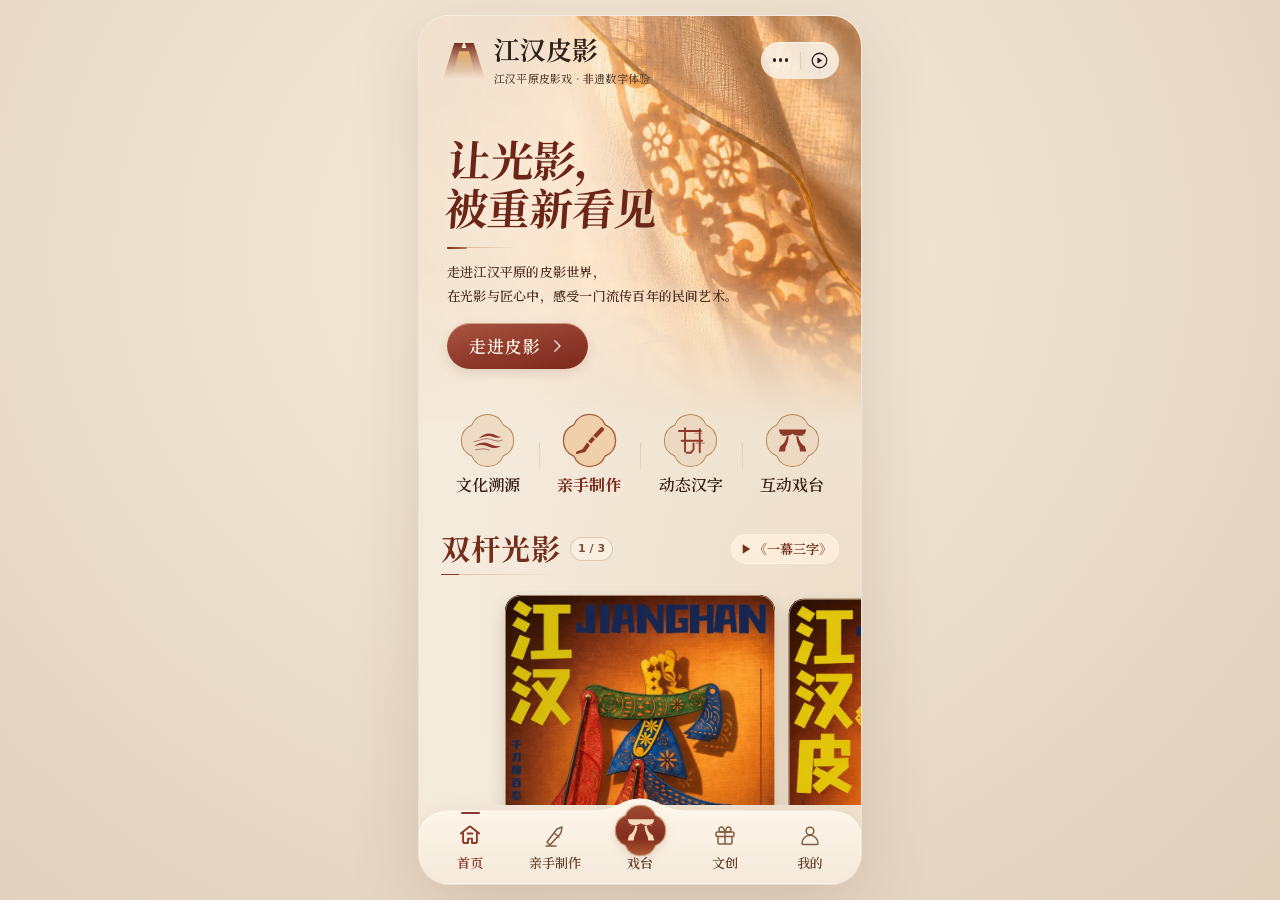
==== commit 263a90b5: "Remove mockup spacing and lighten the mobile opening page" ====
--- a/index.html
+++ b/index.html
@@ -1,5 +1,5 @@
 <!doctype html>
-<html lang="zh-CN" data-build="3b60c5b27e">
+<html lang="zh-CN" data-build="1b82897069">
 <head>
   <meta charset="utf-8">
   <meta name="viewport" content="width=device-width, initial-scale=1, viewport-fit=cover">
@@ -25,8 +25,6 @@
   --safe-top: max(env(safe-area-inset-top, 0px), var(--wechat-top-overlap, 0px));
   --safe-left: env(safe-area-inset-left, 0px);
   --safe-right: env(safe-area-inset-right, 0px);
-  --mobile-heading-room: 0px;
-  --header-inset: max(var(--safe-top), var(--mobile-heading-room));
   --safe-bottom: env(safe-area-inset-bottom, 0px);
   --bottom-gap: 13px;
   --tab-height: 79px;
@@ -62,11 +60,6 @@
 
 .app.is-home, .startup-message {
   --serif: "Jianghan Opening", "Noto Serif SC", "Songti SC", "STSong", "SimSun", serif;
-}
-
-@media (max-width: 599px) and (orientation: portrait) {
-  /* Keep the same heading spacing in rectangular phone previews. */
-  :root:not([data-wechat-host]) {--mobile-heading-room: clamp(29px, 10vw, 41px)}
 }
 
 *, *::before, *::after {box-sizing: border-box}
@@ -113,7 +106,7 @@
   top: 0;
   left: 0;
   width: 0;
-  height: var(--header-inset);
+  height: var(--safe-top);
   visibility: hidden;
   pointer-events: none;
 }
@@ -125,8 +118,8 @@
   display: grid;
   grid-template-columns: 44px minmax(0,1fr) 44px;
   align-items: center;
-  min-height: calc(53px + var(--header-inset));
-  padding: var(--header-inset) max(var(--gutter), var(--safe-right)) 0 max(var(--gutter), var(--safe-left));
+  min-height: calc(53px + var(--safe-top));
+  padding: var(--safe-top) max(var(--gutter), var(--safe-right)) 0 max(var(--gutter), var(--safe-left));
   color: var(--ink);
   border-bottom: 1px solid #b8875d22;
   background: #f8eedfcf;
@@ -137,7 +130,7 @@
   display: flex;
   justify-content: space-between;
   gap: 6px;
-  padding-top: max(calc(var(--safe-top) + 4px), calc(var(--home-brand-pad) + var(--mobile-heading-room)));
+  padding-top: max(calc(var(--safe-top) + 4px), var(--home-brand-pad));
   padding-bottom: 8px;
   transition: background-color .2s, border-color .2s;
   background: transparent;
@@ -207,12 +200,6 @@
 .hero-enter {min-width: 141px; margin-top: 16px; gap: 15px; padding-inline: 19px; font: 640 17px/1.3 var(--serif); letter-spacing: .05em}
 .hero-enter svg {width: 15px; height: 15px}
 .home-reel {--poster-width: min(64vw,31.5svh,270px); padding-bottom: 7px}
-.poster-slide[data-poster="pi"] .poster-sheet {
-  background: url("[data-uri]") center / contain no-repeat;
-}
-.poster-slide[data-poster="ying"] .poster-sheet {
-  background: url("[data-uri]") center / contain no-repeat;
-}
 .home-reel-heading {
   display: flex; align-items: center; justify-content: space-between; gap: 8px;
   min-height: 48px; padding-bottom: 6px; margin: 0 var(--gutter) 5px;
@@ -443,7 +430,7 @@
 .empty-bag > svg {width: 46px; height: 46px; color: var(--gold)}
 
 .app.is-explore {
-  background: linear-gradient(180deg,#fff4e61f 0%,var(--paper) calc(280px + var(--header-inset))) no-repeat,
+  background: linear-gradient(180deg,#fff4e61f 0%,var(--paper) calc(280px + var(--safe-top))) no-repeat,
     url("assets/home-curtain.webp") right top / 100% auto no-repeat, var(--paper);
 }
 .is-explore .page-heading p {font-family: var(--serif); font-weight: 535}
@@ -582,8 +569,8 @@
 .mobile-maker:not(.show-import) body {background: transparent; color: var(--craft-ink); min-height: 100dvh}
 .app.craft-flow .topbar {
   grid-template-columns: 44px minmax(0,1fr) minmax(44px, max-content);
-  min-height: calc(62px + var(--header-inset));
-  padding-top: calc(6px + var(--header-inset));
+  min-height: calc(62px + var(--safe-top));
+  padding-top: calc(6px + var(--safe-top));
   color: var(--craft-cinnabar);
   border: 0; background: transparent;
 }
@@ -2520,7 +2507,6 @@
   const nativeTop = new URLSearchParams(location.search).get('jhWxTop');
   // The native page can report zero when its navigation already clears the view.
   if (nativeTop !== null && /^\d{1,3}$/.test(nativeTop) && Number(nativeTop) < screen.height / 2) {
-    document.documentElement.dataset.wechatHost = '';
     document.documentElement.style.setProperty('--wechat-top-overlap', Number(nativeTop) + 'px');
   }
   const glyphs = Object.assign(Object.create(null),Object.fromEntries(data.glyphs.map(glyph => [glyph.id,glyph])));
@@ -2721,11 +2707,11 @@
     }
     homeMediaObserver=new IntersectionObserver((entries,observer)=>{
       for (const entry of entries) {
-        if (entry.intersectionRatio<.22) continue;
+        if (!entry.isIntersecting) continue;
         observer.unobserve(entry.target);
         start(entry.target);
       }
-    },{root:view,rootMargin:'0px 0px 80px',threshold:.22});
+    },{root:view,rootMargin:'0px 0px 80px'});
     for (const image of images) homeMediaObserver.observe(image);
   }
 
@@ -3299,7 +3285,7 @@
       if (config.camera) frame.allow = "camera 'self'; autoplay 'self'; fullscreen 'self'";
       frame.className = 'experience';
       const frameUrl=new URL('experience/'+config.url,location.href);
-      frameUrl.searchParams.set("v","3b60c5b27e");
+      frameUrl.searchParams.set("v","1b82897069");
       frame.src=frameUrl.href;
       if (keepStage) {
         stageFrame = frame;
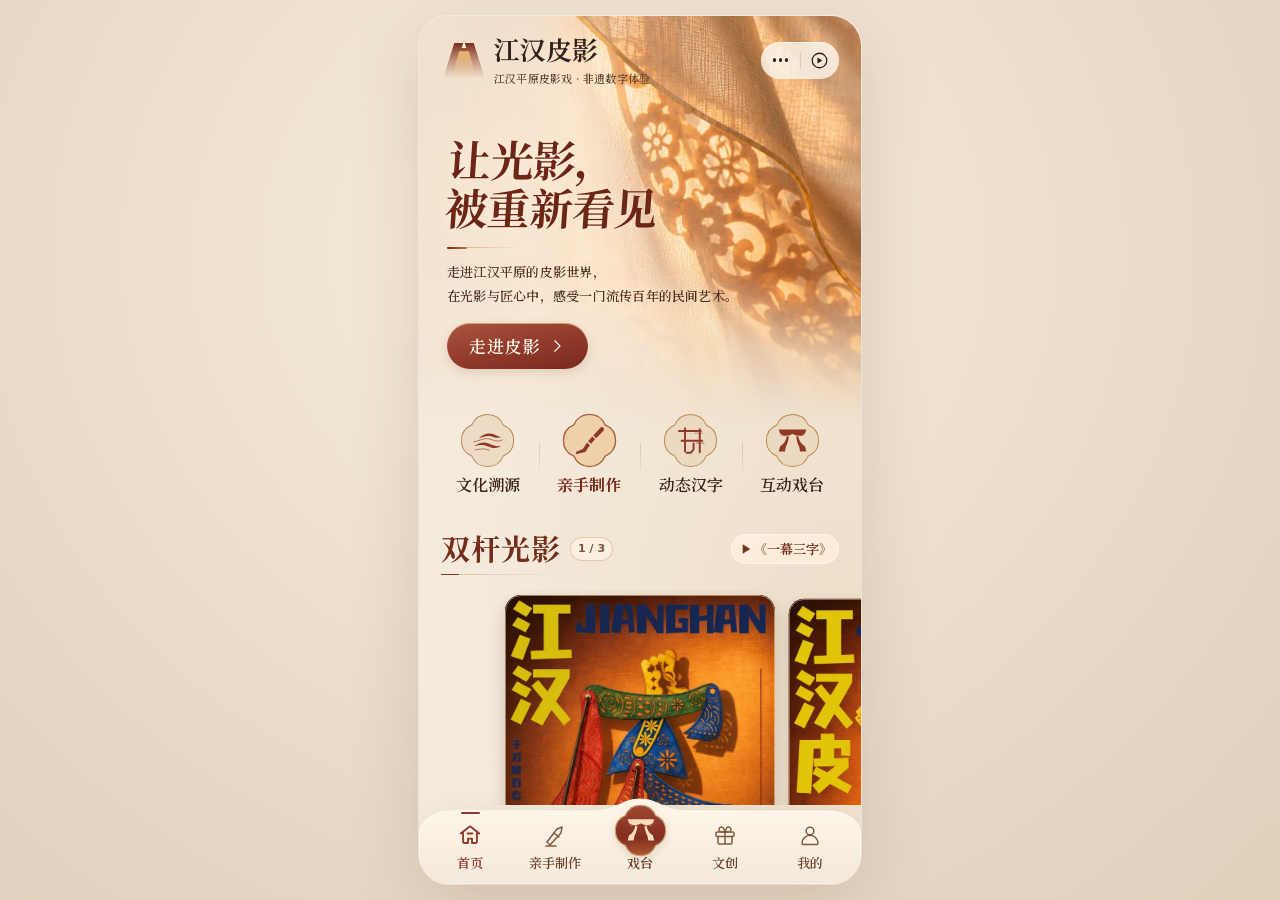
==== commit 818a84d6: "Refresh the three Jianghan cultural and making photos" ====
--- a/index.html
+++ b/index.html
@@ -1,5 +1,5 @@
 <!doctype html>
-<html lang="zh-CN" data-build="1b82897069">
+<html lang="zh-CN" data-build="99ffc34d22">
 <head>
   <meta charset="utf-8">
   <meta name="viewport" content="width=device-width, initial-scale=1, viewport-fit=cover">
@@ -448,8 +448,8 @@
   background: #fcf2e3; box-shadow: 0 4px 14px #8d60321a;
 }
 .explore-card > img {display: block; width: 100%; aspect-ratio: 1.56; object-fit: cover; object-position: 59% 45%; background: #dcb98b}
-.explore-card[data-go="explore/stagecraft"] > img {object-position: center top}
-.explore-card[data-go="explore/process"] > img {object-position: 85% center}
+.explore-card[data-go="explore/stagecraft"] > img {object-position: 42% center}
+.explore-card[data-go="explore/process"] > img {object-position: 32% center}
 .explore-card-copy {display: grid; grid-template-columns: minmax(0,1fr) auto; gap: 3px; align-items: center; width: 100%; padding: 8px 9px; min-height: 58px}
 .explore-card-copy strong,.explore-card-copy small,.photo-cover strong,.photo-cover small {display: block; font-family: var(--serif)}
 .explore-card-copy strong {font-size: clamp(13px,4vw,17px); line-height: 1.35; font-weight: 670}
@@ -471,7 +471,7 @@
 .photo-cover > img {width: 44%; height: 70px; object-fit: contain; mix-blend-mode: multiply; opacity: .98}
 .photo-cover .explore-arrow {width: 20px}
 .heritage-banner {display: block; width: calc(100% - 2 * var(--gutter)); height: clamp(140px,40vw,190px); object-fit: cover; border-radius: 17px; margin: 0 var(--gutter) 14px}
-.process-banner {object-position: center 28%}
+.process-banner {object-position: center 55%}
 .heritage-notes {
   margin: 0 var(--gutter) 14px; padding: 7px 14px; border-radius: 17px;
   border: 1px solid #fff8ed; background: #fbf1e4e6; box-shadow: var(--shadow);
@@ -624,13 +624,13 @@
 }
 .craft-hero-photo {
   position: absolute;
-  inset: 0 0 0 auto;
+  inset: 0;
   z-index: -2;
-  width: 78%;
+  width: 100%;
   height: 100%;
   object-fit: cover;
-  object-position: 12% center;
-  mask-image: linear-gradient(90deg, transparent, #000 33%);
+  object-position: 20% center;
+  mask-image: linear-gradient(90deg, transparent 4%, #000 37%);
 }
 .craft-hero-card::before {
   content: "";
@@ -638,8 +638,8 @@
   inset: 0;
   z-index: -1;
   pointer-events: none;
-  background: linear-gradient(90deg, #fff3df 0%, #fff2dfed 30%, #fff2dec0 40%, #f5ddb83d 56%, transparent 71%),
-    linear-gradient(0deg, #f3d2a8 0%, #f2d1a880 18%, transparent 43%);
+  background: linear-gradient(90deg, #fff3df 0%, #fff2dfed 25%, #fff2ded4 34%, #fff0dc50 45%, transparent 57%),
+    linear-gradient(0deg, #f3d2a8 0%, #f2d1a875 14%, transparent 38%);
 }
 .craft-hero-card > div {position:relative; z-index:1; align-self:stretch; margin-bottom:12px}
 .craft-hero-card h1 {margin:0; font: 720 clamp(27px,8.6vw,39px)/1.15 var(--craft-serif); color: var(--craft-cinnabar); transform: skewX(-4deg); transform-origin:left}
@@ -2799,8 +2799,8 @@
       '<div><h2>江汉平原的灯幕</h2><p>江汉平原皮影戏主要流传在潜江、天门、沔阳（今仙桃）一带。2006 年，湖北潜江申报的江汉平原皮影戏进入第一批国家级非遗名录。</p>'+
       sourceLink('listing')+'</div></section>'+
       '<section class="section"><div class="section-heading rule-heading"><h2>唱腔与工艺</h2></div><div class="explore-grid">'+
-      exploreCard('explore/stagecraft','heritage-backstage-performance.webp','从幕后到台前','听唱腔，看操偶')+
-      exploreCard('explore/process','heritage-puppet-craft.webp','影偶怎么做','潜江汤格皮影八道工序')+'</div></section>'+
+      exploreCard('explore/stagecraft','heritage-stagecraft-lamplight.webp','从幕后到台前','听唱腔，看操偶')+
+      exploreCard('explore/process','heritage-process-carving-lamplight.webp','影偶怎么做','潜江汤格皮影八道工序')+'</div></section>'+
       '<section class="section"><div class="section-heading rule-heading"><h2>影偶与影像</h2></div>'+
       photoCover()+filmLink()+row('stage/gallery','video','海报与影像','看原创海报和字影演示')+'</section></div>';
   }
@@ -2815,7 +2815,7 @@
 
   function exploreProcess() {
     return '<article class="heritage-article">'+heading('影偶怎么做','潜江汤格皮影的八道传统工序')+
-      '<img class="heritage-banner process-banner" src="'+asset('heritage-puppet-craft.webp')+'" alt="艺人举起一件彩绘皮影" decoding="async">'+
+      '<img class="heritage-banner process-banner" src="'+asset('heritage-process-carving-lamplight.webp')+'" alt="暖光下用刻刀雕刻皮料的细节" decoding="async">'+
       '<div class="heritage-notes"><p class="process-lead">江汉平原皮影的雕镂有汤格、郭格等传承。这里以潜江传承人汤先成演示的汤格工艺为例。</p>'+
       '<ol class="process-list">'+data.heritage.process.map(([title,copy])=>'<li><div><strong>'+title+'</strong><p>'+copy+'</p></div></li>').join('')+'</ol>'+
       sourceLink('process')+'</div><div class="heritage-action">'+goButton('make','亲手制作一个字影 '+icon('next'),'primary-button')+'</div></article>';
@@ -2923,7 +2923,7 @@
     return '<div class="craft-landing"><p class="craft-deck">体验五步工艺，亲手制作一件皮影</p>'+
       '<section class="craft-progress-card"><h2>制作进度</h2>'+Craft.progress(ongoing?.stage||'')+
       (ongoing?'<p class="craft-progress-note">'+ongoing.title+' · '+ongoing.step+'</p>':'')+'</section>'+
-      '<section class="craft-hero-card"><img class="craft-hero-photo" src="'+asset('craft-puppet-workshop.webp')+'" alt="艺人在工坊展示彩绘皮影" decoding="async">'+
+      '<section class="craft-hero-card"><img class="craft-hero-photo" src="'+asset('craft-maker-carving-portrait.webp')+'" alt="匠人在皮影工坊俯身雕刻皮料" decoding="async">'+
       '<div><h1>五步制影<br>亲手体验</h1><p>从一张皮开始，<br>雕刻、上色、装配，<br>再让字影登上灯幕。</p></div>'+
       Craft.waves+goButton(ongoing?.route||'make/choose',(ongoing?'继续制作':'开始制作')+' '+Craft.icon('next'),'craft-primary craft-start')+'</section>'+
       (ongoing?'<div class="craft-another">'+goButton('make/choose','换个字制作 '+Craft.icon('next'),'text-button')+'</div>':'')+
